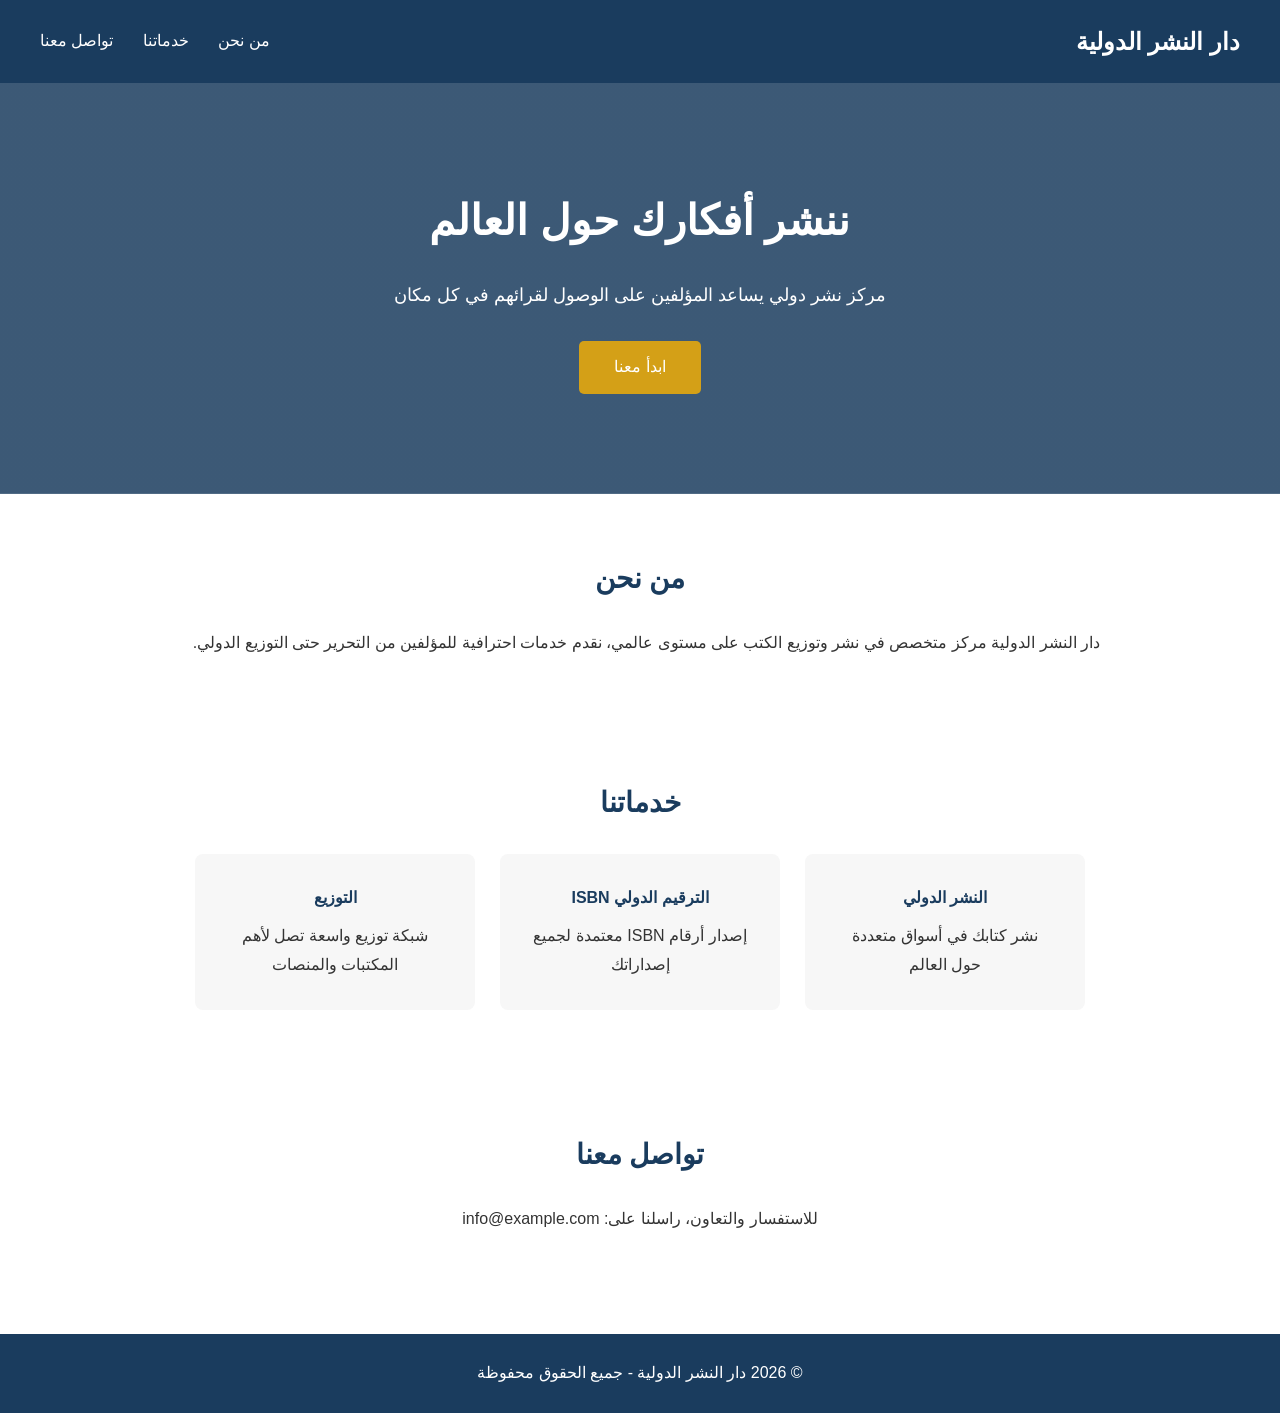
==== index.html @ 1d3ec23a "Create index.html" ====
<!DOCTYPE html>
<html lang="ar" dir="rtl">
<head>
  <meta charset="UTF-8">
  <meta name="viewport" content="width=device-width, initial-scale=1.0">
  <title>دار النشر الدولية</title>
  <style>
    * { margin: 0; padding: 0; box-sizing: border-box; }
    body { font-family: 'Tahoma', Arial, sans-serif; line-height: 1.8; color: #333; }
    header { background: #1a3c5e; color: white; padding: 20px 40px; display: flex; justify-content: space-between; align-items: center; }
    header h1 { font-size: 24px; }
    nav a { color: white; text-decoration: none; margin-right: 25px; font-size: 16px; }
    nav a:hover { text-decoration: underline; }
    .hero { background: linear-gradient(rgba(26,60,94,0.85), rgba(26,60,94,0.85)), url('https://images.unsplash.com/photo-1481627834876-b7833e8f5570?w=1200'); background-size: cover; background-position: center; color: white; text-align: center; padding: 100px 20px; }
    .hero h2 { font-size: 42px; margin-bottom: 20px; }
    .hero p { font-size: 18px; max-width: 600px; margin: 0 auto; }
    .btn { display: inline-block; margin-top: 30px; padding: 12px 35px; background: #d4a017; color: white; text-decoration: none; border-radius: 5px; font-size: 16px; }
    section { padding: 60px 40px; max-width: 1000px; margin: 0 auto; }
    section h3 { font-size: 28px; margin-bottom: 25px; text-align: center; color: #1a3c5e; }
    .services { display: flex; gap: 25px; flex-wrap: wrap; justify-content: center; }
    .service-card { background: #f7f7f7; padding: 30px; border-radius: 8px; width: 280px; text-align: center; }
    .service-card h4 { color: #1a3c5e; margin-bottom: 10px; }
    footer { background: #1a3c5e; color: white; text-align: center; padding: 25px; margin-top: 40px; }
  </style>
</head>
<body>
  <header>
    <h1>دار النشر الدولية</h1>
    <nav>
      <a href="#about">من نحن</a>
      <a href="#services">خدماتنا</a>
      <a href="#contact">تواصل معنا</a>
    </nav>
  </header>

  <div class="hero">
    <h2>ننشر أفكارك حول العالم</h2>
    <p>مركز نشر دولي يساعد المؤلفين على الوصول لقرائهم في كل مكان</p>
    <a href="#contact" class="btn">ابدأ معنا</a>
  </div>

  <section id="about">
    <h3>من نحن</h3>
    <p>دار النشر الدولية مركز متخصص في نشر وتوزيع الكتب على مستوى عالمي، نقدم خدمات احترافية للمؤلفين من التحرير حتى التوزيع الدولي.</p>
  </section>

  <section id="services">
    <h3>خدماتنا</h3>
    <div class="services">
      <div class="service-card">
        <h4>النشر الدولي</h4>
        <p>نشر كتابك في أسواق متعددة حول العالم</p>
      </div>
      <div class="service-card">
        <h4>الترقيم الدولي ISBN</h4>
        <p>إصدار أرقام ISBN معتمدة لجميع إصداراتك</p>
      </div>
      <div class="service-card">
        <h4>التوزيع</h4>
        <p>شبكة توزيع واسعة تصل لأهم المكتبات والمنصات</p>
      </div>
    </div>
  </section>

  <section id="contact">
    <h3>تواصل معنا</h3>
    <p style="text-align:center;">للاستفسار والتعاون، راسلنا على: info@example.com</p>
  </section>

  <footer>
    <p>© 2026 دار النشر الدولية - جميع الحقوق محفوظة</p>
  </footer>
</body>
</html>
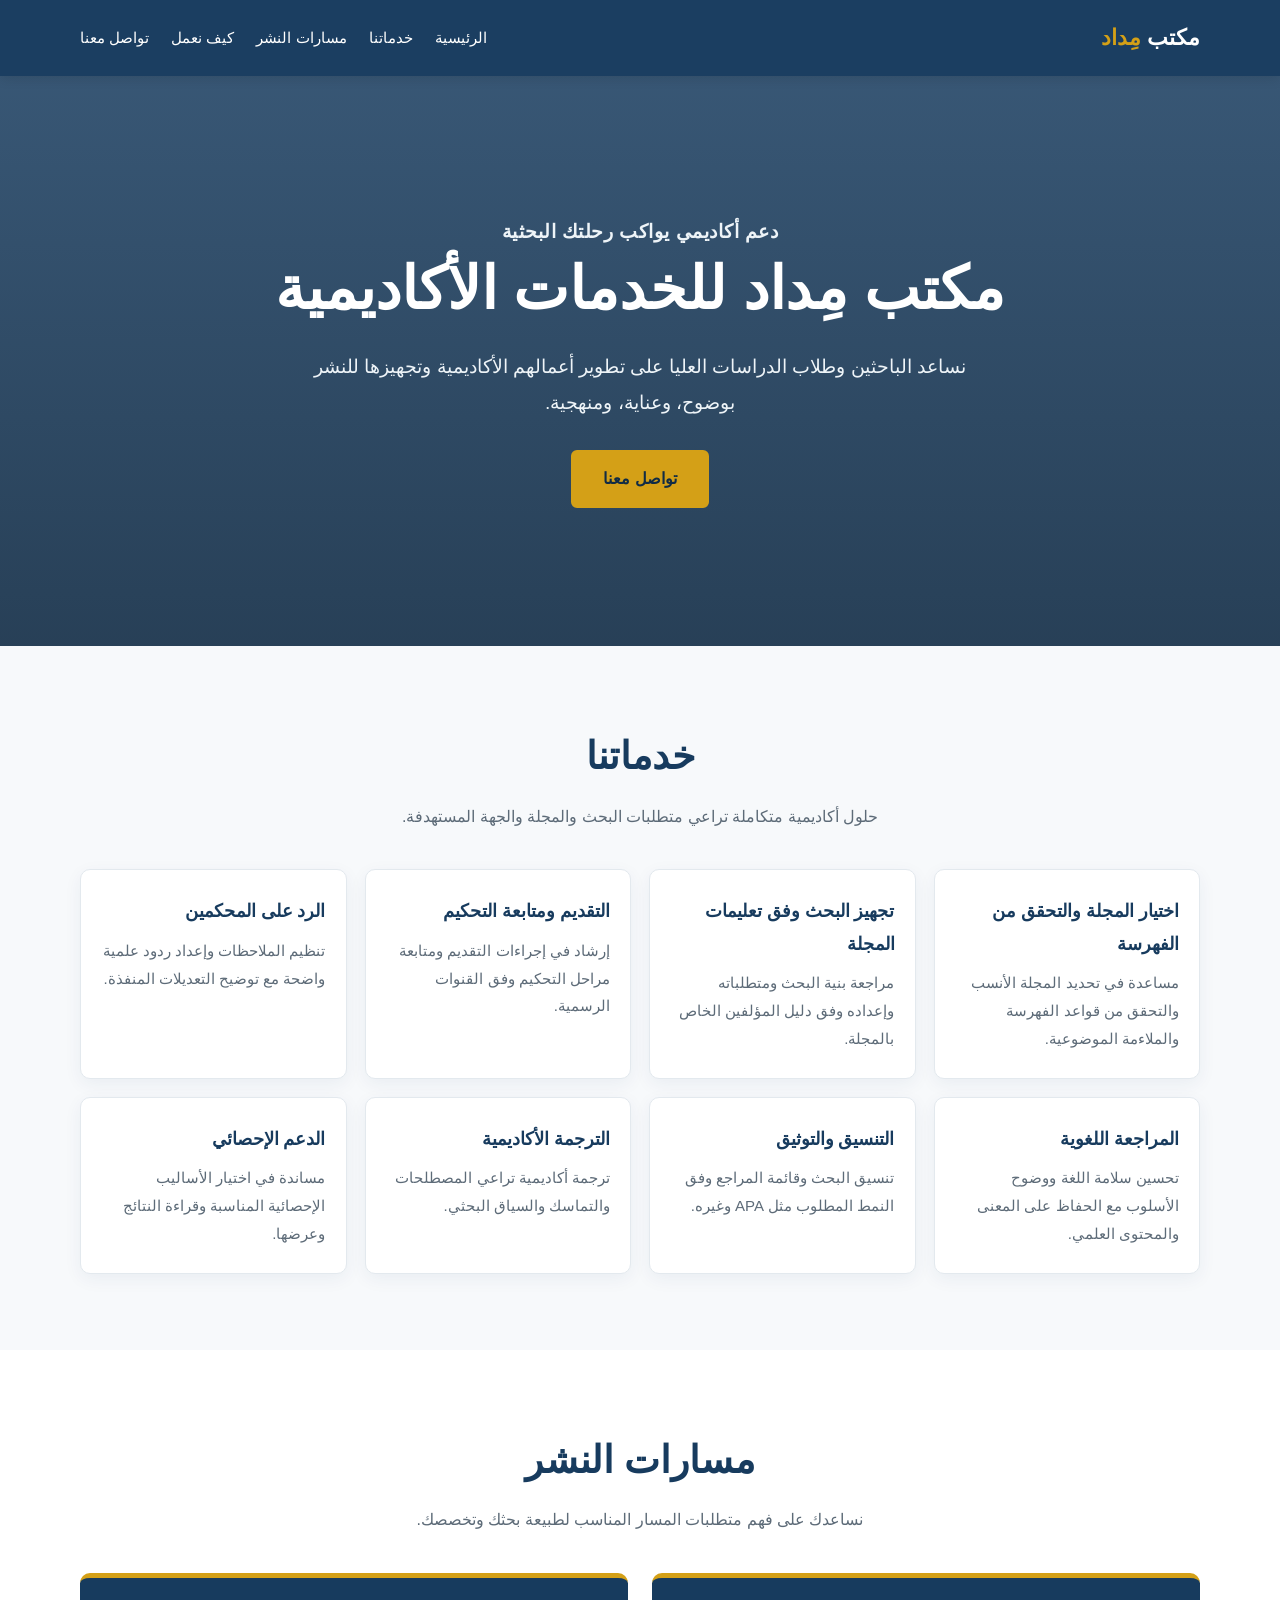
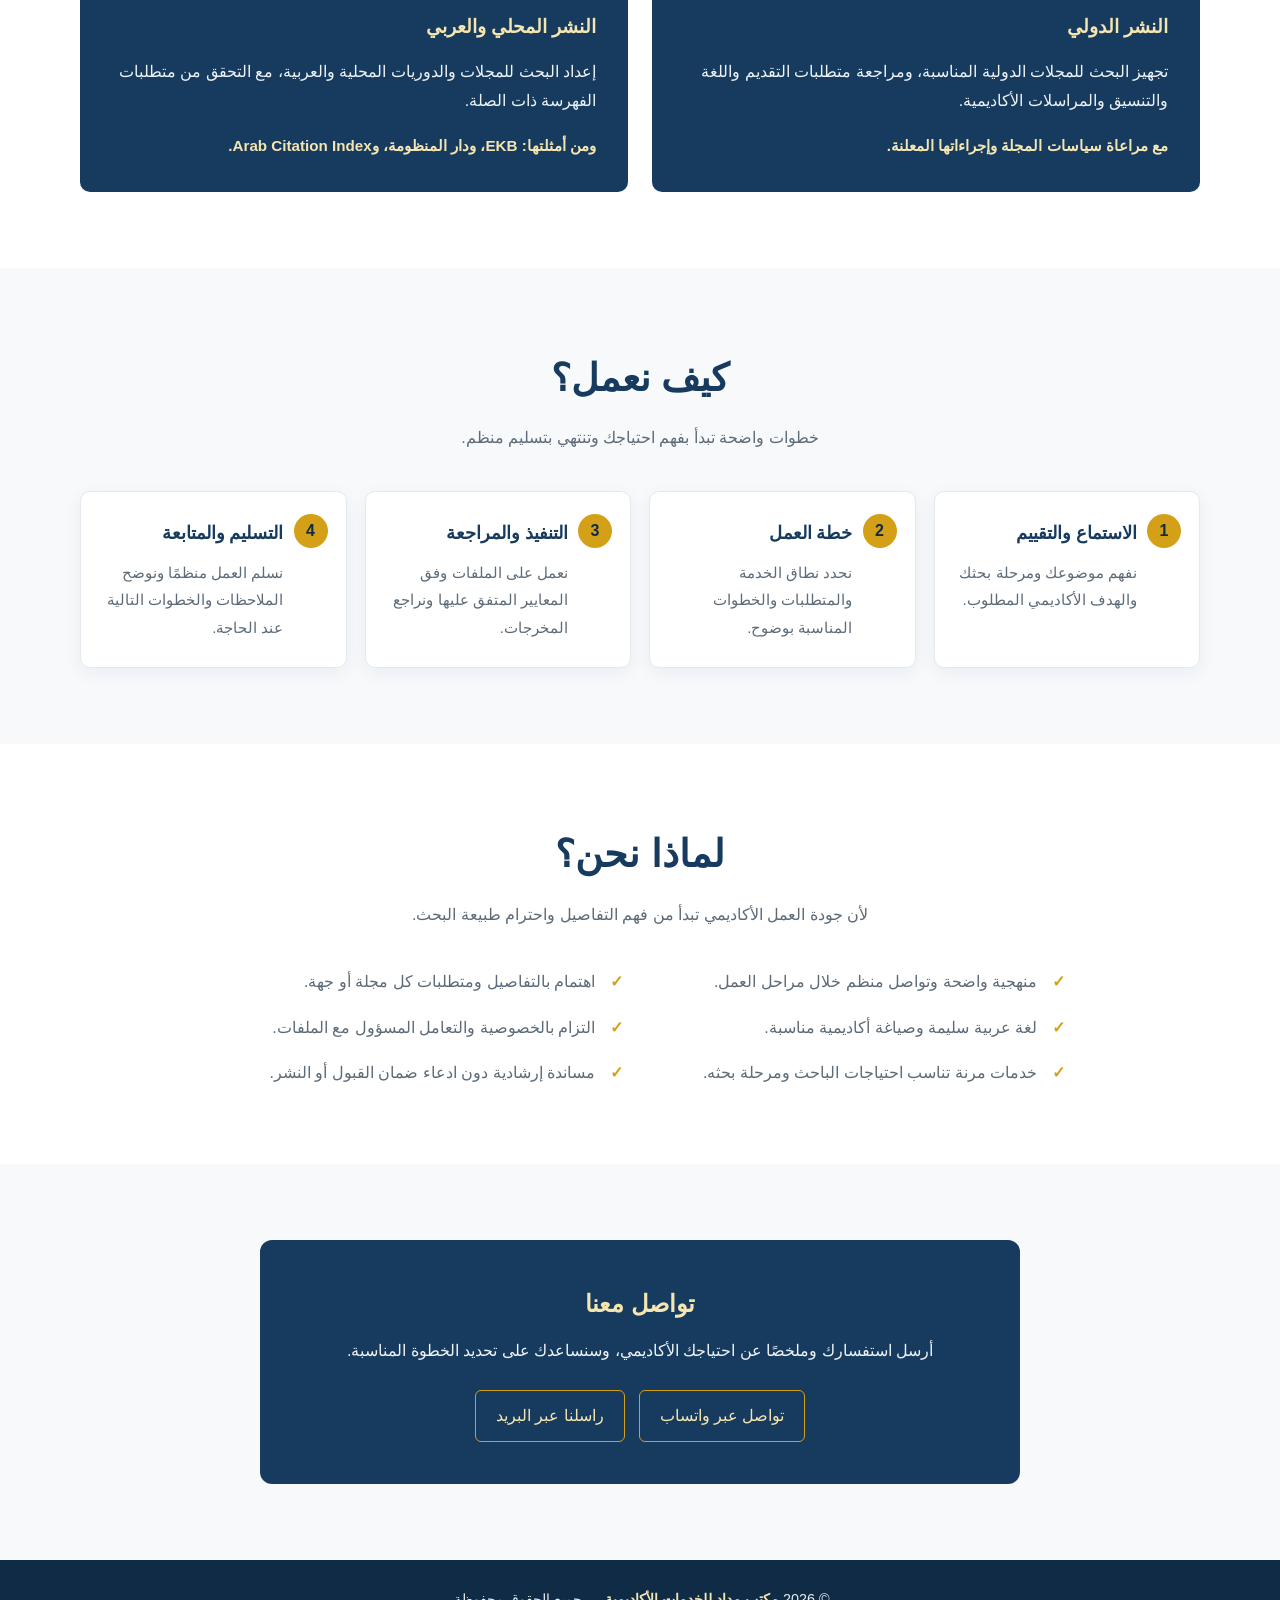
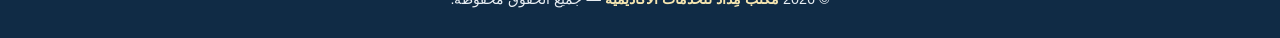
==== commit d80a0017: "تحويل الموقع إلى مكتب مِداد للخدمات الأكاديمية" ====
--- a/index.html
+++ b/index.html
@@ -3,72 +3,144 @@
 <head>
   <meta charset="UTF-8">
   <meta name="viewport" content="width=device-width, initial-scale=1.0">
-  <title>دار النشر الدولية</title>
+  <meta name="description" content="مكتب مِداد للخدمات الأكاديمية: دعم الباحثين وطلاب الدراسات العليا في إعداد الأبحاث وتجهيزها للنشر والتحكيم والتوثيق والترجمة والتحليل الإحصائي.">
+  <meta name="keywords" content="خدمات أكاديمية, نشر الأبحاث, تحكيم, مراجعة لغوية, توثيق, ترجمة أكاديمية, دعم إحصائي">
+  <meta name="author" content="مكتب مِداد للخدمات الأكاديمية">
+  <meta name="theme-color" content="#173b5e">
+  <meta property="og:title" content="مكتب مِداد للخدمات الأكاديمية">
+  <meta property="og:description" content="خدمات أكاديمية متكاملة للباحثين وطلاب الدراسات العليا.">
+  <meta property="og:type" content="website">
+  <title>مكتب مِداد للخدمات الأكاديمية | دعم الباحثين والنشر العلمي</title>
+  <link rel="icon" href="data:image/svg+xml,%3Csvg xmlns='http://www.w3.org/2000/svg' viewBox='0 0 64 64'%3E%3Crect width='64' height='64' rx='12' fill='%23173b5e'/%3E%3Ctext x='32' y='44' text-anchor='middle' font-size='38' font-family='Arial' fill='%23d4a017'%3Eم%3C/text%3E%3C/svg%3E" type="image/svg+xml">
   <style>
+    :root { --navy: #173b5e; --navy-dark: #102b45; --gold: #d4a017; --gold-light: #f5e5b0; --ink: #243342; --muted: #5d6b78; --surface: #f7f9fb; --white: #fff; }
     * { margin: 0; padding: 0; box-sizing: border-box; }
-    body { font-family: 'Tahoma', Arial, sans-serif; line-height: 1.8; color: #333; }
-    header { background: #1a3c5e; color: white; padding: 20px 40px; display: flex; justify-content: space-between; align-items: center; }
-    header h1 { font-size: 24px; }
-    nav a { color: white; text-decoration: none; margin-right: 25px; font-size: 16px; }
-    nav a:hover { text-decoration: underline; }
-    .hero { background: linear-gradient(rgba(26,60,94,0.85), rgba(26,60,94,0.85)), url('https://images.unsplash.com/photo-1481627834876-b7833e8f5570?w=1200'); background-size: cover; background-position: center; color: white; text-align: center; padding: 100px 20px; }
-    .hero h2 { font-size: 42px; margin-bottom: 20px; }
-    .hero p { font-size: 18px; max-width: 600px; margin: 0 auto; }
-    .btn { display: inline-block; margin-top: 30px; padding: 12px 35px; background: #d4a017; color: white; text-decoration: none; border-radius: 5px; font-size: 16px; }
-    section { padding: 60px 40px; max-width: 1000px; margin: 0 auto; }
-    section h3 { font-size: 28px; margin-bottom: 25px; text-align: center; color: #1a3c5e; }
-    .services { display: flex; gap: 25px; flex-wrap: wrap; justify-content: center; }
-    .service-card { background: #f7f7f7; padding: 30px; border-radius: 8px; width: 280px; text-align: center; }
-    .service-card h4 { color: #1a3c5e; margin-bottom: 10px; }
-    footer { background: #1a3c5e; color: white; text-align: center; padding: 25px; margin-top: 40px; }
+    html { scroll-behavior: smooth; }
+    body { font-family: Tahoma, Arial, sans-serif; line-height: 1.85; color: var(--ink); background: var(--white); }
+    a { color: inherit; }
+    .container { width: min(1120px, calc(100% - 40px)); margin: auto; }
+    header { position: sticky; top: 0; z-index: 10; background: rgba(23, 59, 94, .98); color: var(--white); box-shadow: 0 2px 12px rgba(0,0,0,.12); }
+    .header-inner { min-height: 76px; display: flex; align-items: center; justify-content: space-between; gap: 24px; }
+    .brand { color: var(--white); text-decoration: none; font-size: 1.35rem; font-weight: 700; white-space: nowrap; }
+    .brand span { color: var(--gold); }
+    nav { display: flex; align-items: center; gap: 22px; }
+    nav a { color: var(--white); text-decoration: none; font-size: .95rem; transition: color .2s; }
+    nav a:hover, nav a:focus { color: var(--gold-light); }
+    .hero { min-height: 570px; display: grid; place-items: center; text-align: center; color: var(--white); padding: 90px 20px; background: linear-gradient(rgba(23,59,94,.86), rgba(16,43,69,.9)), url('https://images.unsplash.com/photo-1481627834876-b7833e8f5570?w=1600') center/cover; }
+    .hero-content { max-width: 790px; }
+    .eyebrow { color: var(--gold-light); font-weight: 700; letter-spacing: .5px; margin-bottom: 14px; }
+    .hero h1 { font-size: clamp(2rem, 5vw, 3.7rem); line-height: 1.35; margin-bottom: 20px; }
+    .hero p { max-width: 680px; margin: auto; font-size: clamp(1rem, 2vw, 1.2rem); color: #eef4f8; }
+    .btn { display: inline-block; margin-top: 30px; padding: 12px 30px; border: 2px solid var(--gold); border-radius: 6px; background: var(--gold); color: var(--navy-dark); text-decoration: none; font-weight: 700; transition: .2s; }
+    .btn:hover, .btn:focus { background: transparent; color: var(--white); }
+    section { padding: 76px 0; scroll-margin-top: 76px; }
+    section:nth-of-type(even) { background: var(--surface); }
+    .section-heading { text-align: center; max-width: 720px; margin: 0 auto 38px; }
+    .section-heading h2 { color: var(--navy); font-size: clamp(1.7rem, 3vw, 2.35rem); margin-bottom: 10px; }
+    .section-heading p { color: var(--muted); }
+    .grid { display: grid; grid-template-columns: repeat(4, 1fr); gap: 18px; }
+    .card { background: var(--white); border: 1px solid #e3e9ee; border-radius: 10px; padding: 25px 20px; box-shadow: 0 5px 18px rgba(23,59,94,.06); }
+    .card h3 { color: var(--navy); font-size: 1.1rem; margin-bottom: 9px; }
+    .card p { color: var(--muted); font-size: .94rem; }
+    .path-grid { display: grid; grid-template-columns: repeat(2, 1fr); gap: 24px; }
+    .path-card { padding: 32px; border-radius: 10px; background: var(--navy); color: var(--white); border-top: 5px solid var(--gold); }
+    .path-card h3 { color: var(--gold-light); margin-bottom: 12px; }
+    .path-card p { color: #edf3f7; }
+    .path-card strong { display: block; color: var(--gold-light); margin-top: 16px; font-size: .95rem; }
+    .steps { counter-reset: step; }
+    .step { position: relative; padding-right: 62px; }
+    .step::before { counter-increment: step; content: counter(step); position: absolute; right: 18px; top: 22px; width: 34px; height: 34px; display: grid; place-items: center; border-radius: 50%; background: var(--gold); color: var(--navy-dark); font-weight: 700; }
+    .why { max-width: 850px; margin: auto; display: grid; grid-template-columns: repeat(2, 1fr); gap: 16px 34px; }
+    .why li { list-style: none; position: relative; padding-right: 28px; color: var(--muted); }
+    .why li::before { content: '✓'; position: absolute; right: 0; color: var(--gold); font-weight: 700; }
+    .contact-box { max-width: 760px; margin: auto; text-align: center; padding: 42px 25px; background: var(--navy); color: var(--white); border-radius: 12px; }
+    .contact-box h2 { color: var(--gold-light); margin-bottom: 10px; }
+    .contact-box p { color: #edf3f7; }
+    .contact-links { display: flex; justify-content: center; flex-wrap: wrap; gap: 14px; margin-top: 24px; }
+    .contact-links a { display: inline-block; padding: 10px 20px; border: 1px solid var(--gold); border-radius: 6px; color: var(--gold-light); text-decoration: none; }
+    .contact-links a:hover { background: var(--gold); color: var(--navy-dark); }
+    footer { padding: 26px 20px; text-align: center; background: var(--navy-dark); color: #e7edf2; font-size: .9rem; }
+    footer strong { color: var(--gold-light); }
+    @media (max-width: 850px) { .grid { grid-template-columns: repeat(2, 1fr); } .header-inner { flex-direction: column; padding: 14px 0; } nav { gap: 12px; flex-wrap: wrap; justify-content: center; } }
+    @media (max-width: 560px) { .container { width: min(100% - 28px, 1120px); } .grid, .path-grid, .why { grid-template-columns: 1fr; } .hero { min-height: 520px; } section { padding: 58px 0; } nav a { font-size: .82rem; } }
   </style>
 </head>
 <body>
   <header>
-    <h1>دار النشر الدولية</h1>
-    <nav>
-      <a href="#about">من نحن</a>
-      <a href="#services">خدماتنا</a>
-      <a href="#contact">تواصل معنا</a>
-    </nav>
+    <div class="container header-inner">
+      <a class="brand" href="#home" aria-label="العودة إلى الرئيسية">مكتب <span>مِداد</span></a>
+      <nav aria-label="التنقل الرئيسي">
+        <a href="#home">الرئيسية</a>
+        <a href="#services">خدماتنا</a>
+        <a href="#publishing">مسارات النشر</a>
+        <a href="#process">كيف نعمل</a>
+        <a href="#contact">تواصل معنا</a>
+      </nav>
+    </div>
   </header>
 
-  <div class="hero">
-    <h2>ننشر أفكارك حول العالم</h2>
-    <p>مركز نشر دولي يساعد المؤلفين على الوصول لقرائهم في كل مكان</p>
-    <a href="#contact" class="btn">ابدأ معنا</a>
-  </div>
+  <main>
+    <section id="home" class="hero">
+      <div class="hero-content">
+        <p class="eyebrow">دعم أكاديمي يواكب رحلتك البحثية</p>
+        <h1>مكتب مِداد للخدمات الأكاديمية</h1>
+        <p>نساعد الباحثين وطلاب الدراسات العليا على تطوير أعمالهم الأكاديمية وتجهيزها للنشر بوضوح، وعناية، ومنهجية.</p>
+        <a class="btn" href="#contact">تواصل معنا</a>
+      </div>
+    </section>
 
-  <section id="about">
-    <h3>من نحن</h3>
-    <p>دار النشر الدولية مركز متخصص في نشر وتوزيع الكتب على مستوى عالمي، نقدم خدمات احترافية للمؤلفين من التحرير حتى التوزيع الدولي.</p>
-  </section>
+    <section id="services">
+      <div class="container">
+        <div class="section-heading"><h2>خدماتنا</h2><p>حلول أكاديمية متكاملة تراعي متطلبات البحث والمجلة والجهة المستهدفة.</p></div>
+        <div class="grid">
+          <article class="card"><h3>اختيار المجلة والتحقق من الفهرسة</h3><p>مساعدة في تحديد المجلة الأنسب والتحقق من قواعد الفهرسة والملاءمة الموضوعية.</p></article>
+          <article class="card"><h3>تجهيز البحث وفق تعليمات المجلة</h3><p>مراجعة بنية البحث ومتطلباته وإعداده وفق دليل المؤلفين الخاص بالمجلة.</p></article>
+          <article class="card"><h3>التقديم ومتابعة التحكيم</h3><p>إرشاد في إجراءات التقديم ومتابعة مراحل التحكيم وفق القنوات الرسمية.</p></article>
+          <article class="card"><h3>الرد على المحكمين</h3><p>تنظيم الملاحظات وإعداد ردود علمية واضحة مع توضيح التعديلات المنفذة.</p></article>
+          <article class="card"><h3>المراجعة اللغوية</h3><p>تحسين سلامة اللغة ووضوح الأسلوب مع الحفاظ على المعنى والمحتوى العلمي.</p></article>
+          <article class="card"><h3>التنسيق والتوثيق</h3><p>تنسيق البحث وقائمة المراجع وفق النمط المطلوب مثل APA وغيره.</p></article>
+          <article class="card"><h3>الترجمة الأكاديمية</h3><p>ترجمة أكاديمية تراعي المصطلحات والتماسك والسياق البحثي.</p></article>
+          <article class="card"><h3>الدعم الإحصائي</h3><p>مساندة في اختيار الأساليب الإحصائية المناسبة وقراءة النتائج وعرضها.</p></article>
+        </div>
+      </div>
+    </section>
 
-  <section id="services">
-    <h3>خدماتنا</h3>
-    <div class="services">
-      <div class="service-card">
-        <h4>النشر الدولي</h4>
-        <p>نشر كتابك في أسواق متعددة حول العالم</p>
+    <section id="publishing">
+      <div class="container">
+        <div class="section-heading"><h2>مسارات النشر</h2><p>نساعدك على فهم متطلبات المسار المناسب لطبيعة بحثك وتخصصك.</p></div>
+        <div class="path-grid">
+          <article class="path-card"><h3>النشر الدولي</h3><p>تجهيز البحث للمجلات الدولية المناسبة، ومراجعة متطلبات التقديم واللغة والتنسيق والمراسلات الأكاديمية.</p><strong>مع مراعاة سياسات المجلة وإجراءاتها المعلنة.</strong></article>
+          <article class="path-card"><h3>النشر المحلي والعربي</h3><p>إعداد البحث للمجلات والدوريات المحلية والعربية، مع التحقق من متطلبات الفهرسة ذات الصلة.</p><strong>ومن أمثلتها: EKB، ودار المنظومة، وArab Citation Index.</strong></article>
+        </div>
       </div>
-      <div class="service-card">
-        <h4>الترقيم الدولي ISBN</h4>
-        <p>إصدار أرقام ISBN معتمدة لجميع إصداراتك</p>
+    </section>
+
+    <section id="process">
+      <div class="container">
+        <div class="section-heading"><h2>كيف نعمل؟</h2><p>خطوات واضحة تبدأ بفهم احتياجك وتنتهي بتسليم منظم.</p></div>
+        <div class="grid steps">
+          <article class="card step"><h3>الاستماع والتقييم</h3><p>نفهم موضوعك ومرحلة بحثك والهدف الأكاديمي المطلوب.</p></article>
+          <article class="card step"><h3>خطة العمل</h3><p>نحدد نطاق الخدمة والمتطلبات والخطوات المناسبة بوضوح.</p></article>
+          <article class="card step"><h3>التنفيذ والمراجعة</h3><p>نعمل على الملفات وفق المعايير المتفق عليها ونراجع المخرجات.</p></article>
+          <article class="card step"><h3>التسليم والمتابعة</h3><p>نسلم العمل منظمًا ونوضح الملاحظات والخطوات التالية عند الحاجة.</p></article>
+        </div>
       </div>
-      <div class="service-card">
-        <h4>التوزيع</h4>
-        <p>شبكة توزيع واسعة تصل لأهم المكتبات والمنصات</p>
+    </section>
+
+    <section id="why">
+      <div class="container">
+        <div class="section-heading"><h2>لماذا نحن؟</h2><p>لأن جودة العمل الأكاديمي تبدأ من فهم التفاصيل واحترام طبيعة البحث.</p></div>
+        <ul class="why"><li>منهجية واضحة وتواصل منظم خلال مراحل العمل.</li><li>اهتمام بالتفاصيل ومتطلبات كل مجلة أو جهة.</li><li>لغة عربية سليمة وصياغة أكاديمية مناسبة.</li><li>التزام بالخصوصية والتعامل المسؤول مع الملفات.</li><li>خدمات مرنة تناسب احتياجات الباحث ومرحلة بحثه.</li><li>مساندة إرشادية دون ادعاء ضمان القبول أو النشر.</li></ul>
       </div>
-    </div>
-  </section>
+    </section>
 
-  <section id="contact">
-    <h3>تواصل معنا</h3>
-    <p style="text-align:center;">للاستفسار والتعاون، راسلنا على: info@example.com</p>
-  </section>
+    <section id="contact">
+      <div class="container">
+        <div class="contact-box"><h2>تواصل معنا</h2><p>أرسل استفسارك وملخصًا عن احتياجك الأكاديمي، وسنساعدك على تحديد الخطوة المناسبة.</p><div class="contact-links"><a href="https://wa.me/20XXXXXXXXXX" target="_blank" rel="noopener">تواصل عبر واتساب</a><a href="mailto:YOUR_EMAIL">راسلنا عبر البريد</a></div></div>
+      </div>
+    </section>
+  </main>
 
-  <footer>
-    <p>© 2026 دار النشر الدولية - جميع الحقوق محفوظة</p>
-  </footer>
+  <footer><p>© 2026 <strong>مكتب مِداد للخدمات الأكاديمية</strong> — جميع الحقوق محفوظة.</p></footer>
 </body>
 </html>
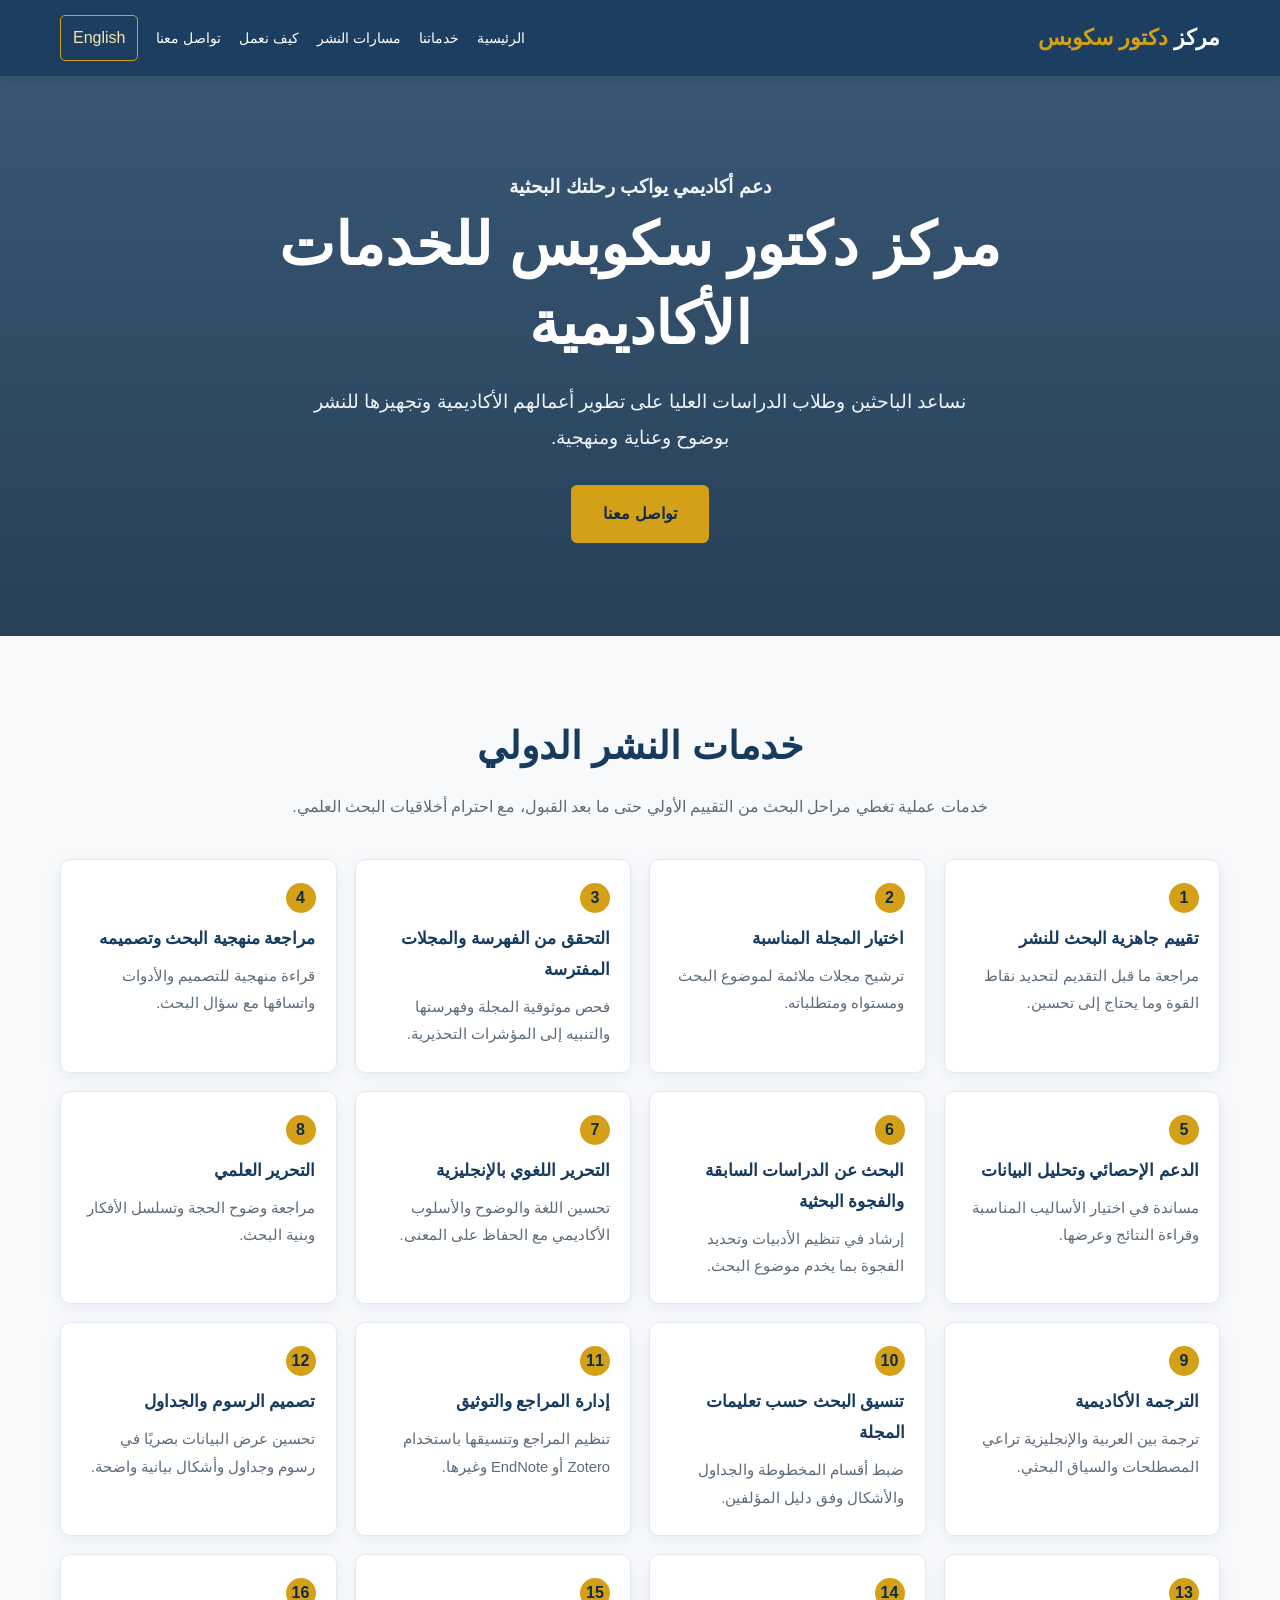
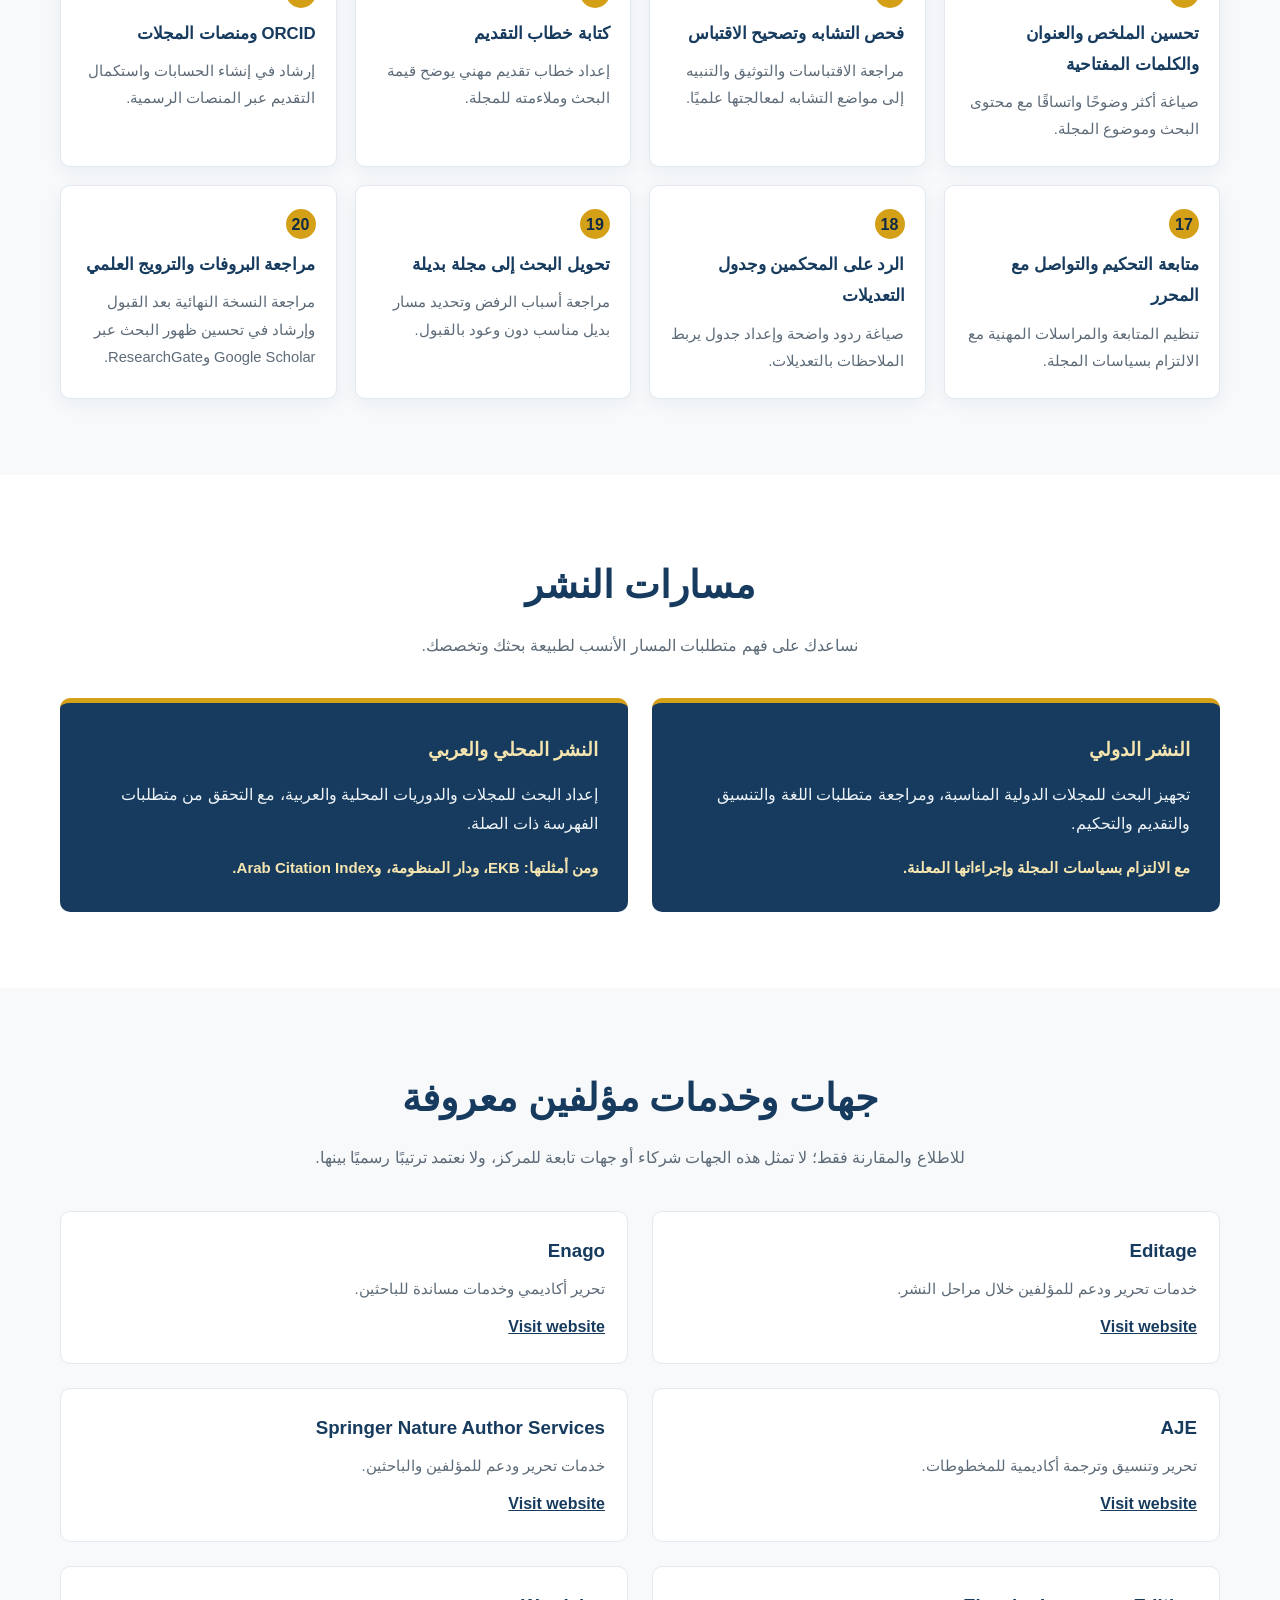
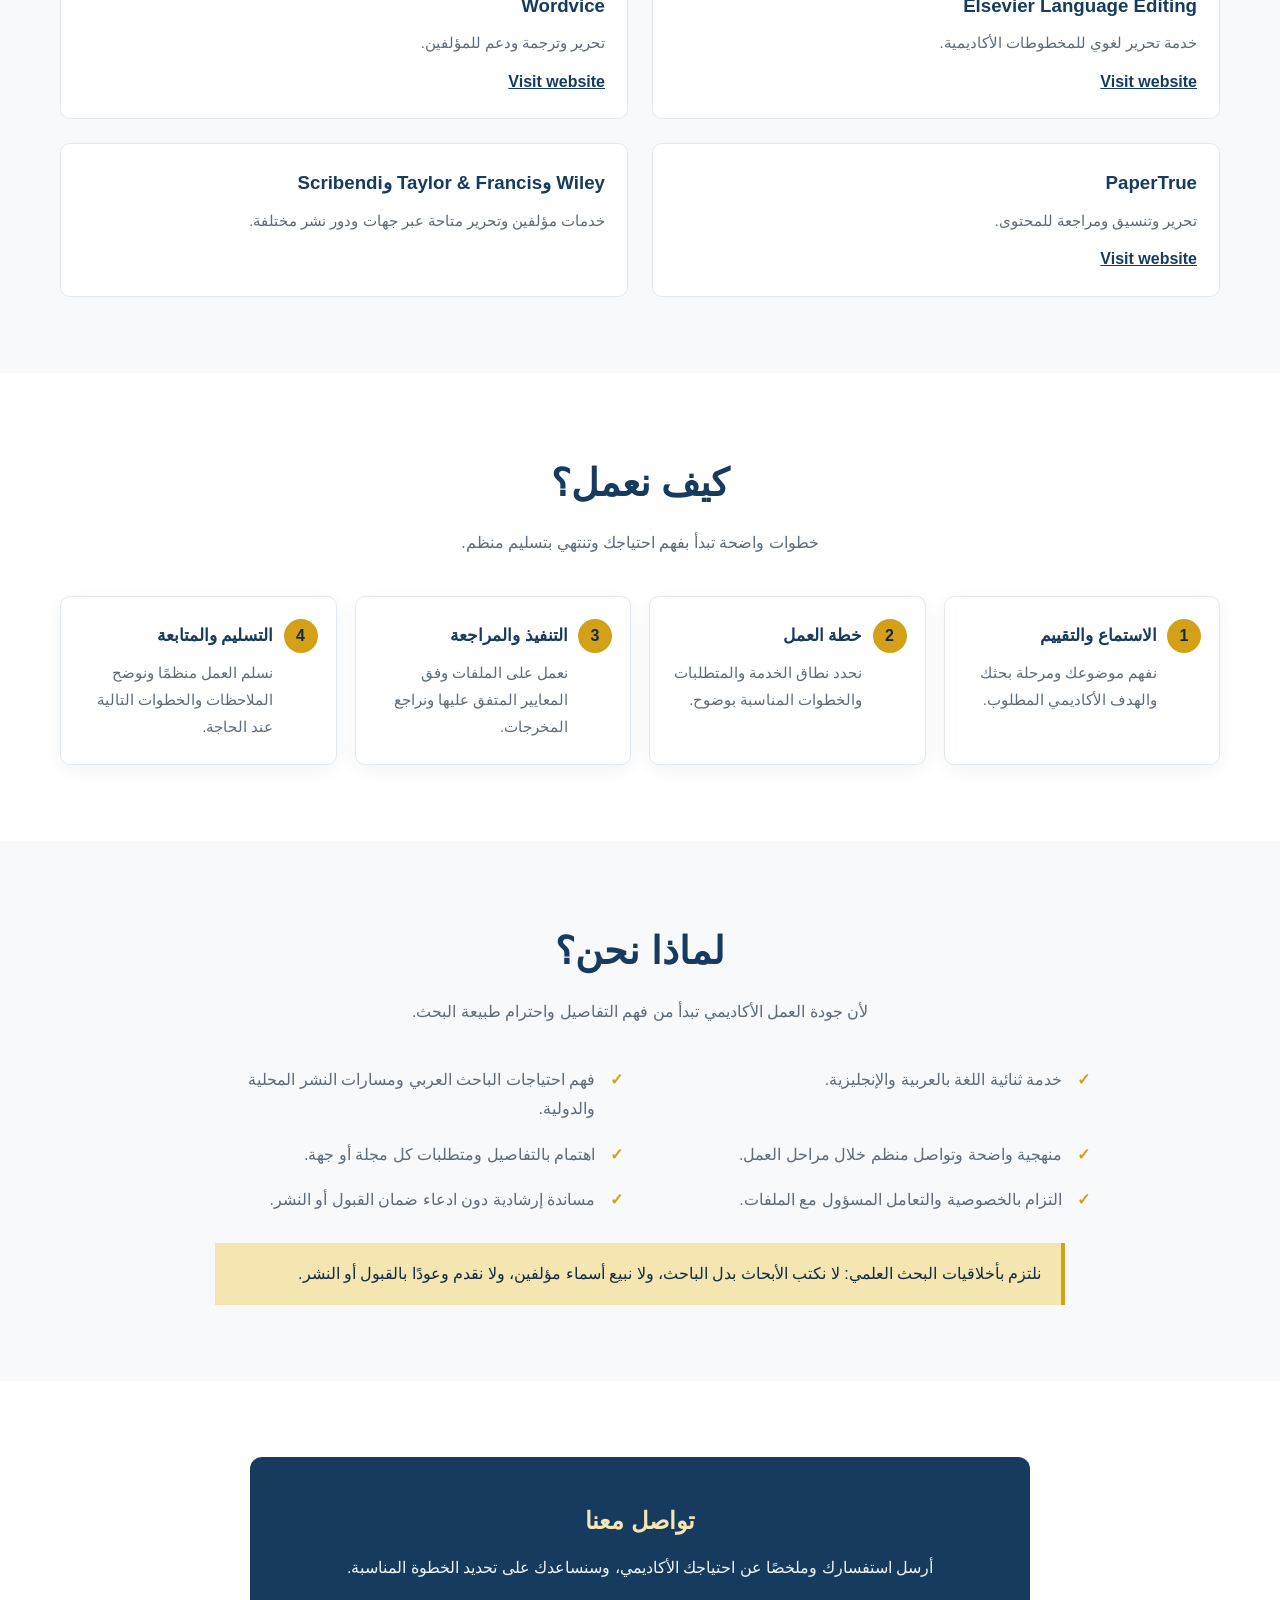
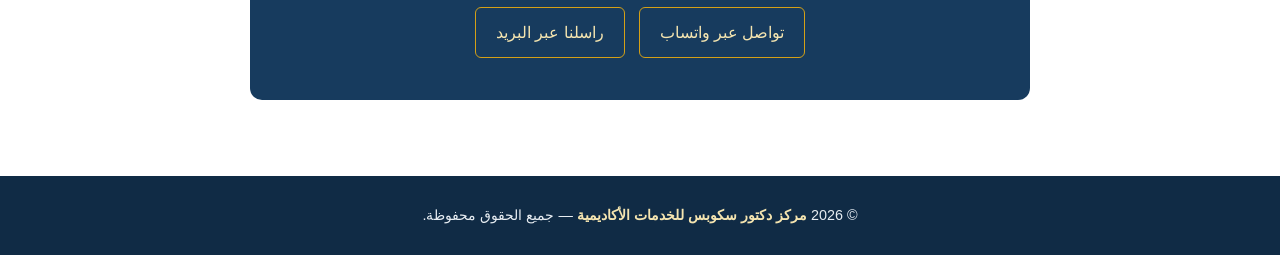
==== commit 5ada5071: "إضافة الخدمات الثنائية اللغة وتغيير الاسم إلى مركز دكتور سكوبس" ====
--- a/index.html
+++ b/index.html
@@ -3,78 +3,92 @@
 <head>
   <meta charset="UTF-8">
   <meta name="viewport" content="width=device-width, initial-scale=1.0">
-  <meta name="description" content="مكتب مِداد للخدمات الأكاديمية: دعم الباحثين وطلاب الدراسات العليا في إعداد الأبحاث وتجهيزها للنشر والتحكيم والتوثيق والترجمة والتحليل الإحصائي.">
-  <meta name="keywords" content="خدمات أكاديمية, نشر الأبحاث, تحكيم, مراجعة لغوية, توثيق, ترجمة أكاديمية, دعم إحصائي">
-  <meta name="author" content="مكتب مِداد للخدمات الأكاديمية">
+  <meta name="description" content="مركز دكتور سكوبس للخدمات الأكاديمية والنشر العلمي: خدمات متكاملة للباحثين وطلاب الدراسات العليا بالعربية والإنجليزية.">
+  <meta name="keywords" content="دكتور سكوبس, خدمات أكاديمية, نشر دولي, تحرير أكاديمي, اختيار مجلة, تحكيم, Scopus, EKB, Arab Citation Index">
+  <meta name="author" content="مركز دكتور سكوبس">
   <meta name="theme-color" content="#173b5e">
-  <meta property="og:title" content="مكتب مِداد للخدمات الأكاديمية">
-  <meta property="og:description" content="خدمات أكاديمية متكاملة للباحثين وطلاب الدراسات العليا.">
+  <meta property="og:title" content="مركز دكتور سكوبس | Doctor Scopus Center">
+  <meta property="og:description" content="خدمات أكاديمية متكاملة للباحثين وطلاب الدراسات العليا بالعربية والإنجليزية.">
   <meta property="og:type" content="website">
-  <title>مكتب مِداد للخدمات الأكاديمية | دعم الباحثين والنشر العلمي</title>
-  <link rel="icon" href="data:image/svg+xml,%3Csvg xmlns='http://www.w3.org/2000/svg' viewBox='0 0 64 64'%3E%3Crect width='64' height='64' rx='12' fill='%23173b5e'/%3E%3Ctext x='32' y='44' text-anchor='middle' font-size='38' font-family='Arial' fill='%23d4a017'%3Eم%3C/text%3E%3C/svg%3E" type="image/svg+xml">
+  <title>مركز دكتور سكوبس | Doctor Scopus Center</title>
+  <link rel="icon" href="data:image/svg+xml,%3Csvg xmlns='http://www.w3.org/2000/svg' viewBox='0 0 64 64'%3E%3Crect width='64' height='64' rx='12' fill='%23173b5e'/%3E%3Ctext x='32' y='44' text-anchor='middle' font-size='32' font-family='Arial' fill='%23d4a017'%3EDS%3C/text%3E%3C/svg%3E" type="image/svg+xml">
   <style>
-    :root { --navy: #173b5e; --navy-dark: #102b45; --gold: #d4a017; --gold-light: #f5e5b0; --ink: #243342; --muted: #5d6b78; --surface: #f7f9fb; --white: #fff; }
-    * { margin: 0; padding: 0; box-sizing: border-box; }
-    html { scroll-behavior: smooth; }
-    body { font-family: Tahoma, Arial, sans-serif; line-height: 1.85; color: var(--ink); background: var(--white); }
-    a { color: inherit; }
-    .container { width: min(1120px, calc(100% - 40px)); margin: auto; }
-    header { position: sticky; top: 0; z-index: 10; background: rgba(23, 59, 94, .98); color: var(--white); box-shadow: 0 2px 12px rgba(0,0,0,.12); }
-    .header-inner { min-height: 76px; display: flex; align-items: center; justify-content: space-between; gap: 24px; }
-    .brand { color: var(--white); text-decoration: none; font-size: 1.35rem; font-weight: 700; white-space: nowrap; }
-    .brand span { color: var(--gold); }
-    nav { display: flex; align-items: center; gap: 22px; }
-    nav a { color: var(--white); text-decoration: none; font-size: .95rem; transition: color .2s; }
-    nav a:hover, nav a:focus { color: var(--gold-light); }
-    .hero { min-height: 570px; display: grid; place-items: center; text-align: center; color: var(--white); padding: 90px 20px; background: linear-gradient(rgba(23,59,94,.86), rgba(16,43,69,.9)), url('https://images.unsplash.com/photo-1481627834876-b7833e8f5570?w=1600') center/cover; }
-    .hero-content { max-width: 790px; }
-    .eyebrow { color: var(--gold-light); font-weight: 700; letter-spacing: .5px; margin-bottom: 14px; }
-    .hero h1 { font-size: clamp(2rem, 5vw, 3.7rem); line-height: 1.35; margin-bottom: 20px; }
-    .hero p { max-width: 680px; margin: auto; font-size: clamp(1rem, 2vw, 1.2rem); color: #eef4f8; }
-    .btn { display: inline-block; margin-top: 30px; padding: 12px 30px; border: 2px solid var(--gold); border-radius: 6px; background: var(--gold); color: var(--navy-dark); text-decoration: none; font-weight: 700; transition: .2s; }
-    .btn:hover, .btn:focus { background: transparent; color: var(--white); }
-    section { padding: 76px 0; scroll-margin-top: 76px; }
-    section:nth-of-type(even) { background: var(--surface); }
-    .section-heading { text-align: center; max-width: 720px; margin: 0 auto 38px; }
-    .section-heading h2 { color: var(--navy); font-size: clamp(1.7rem, 3vw, 2.35rem); margin-bottom: 10px; }
-    .section-heading p { color: var(--muted); }
-    .grid { display: grid; grid-template-columns: repeat(4, 1fr); gap: 18px; }
-    .card { background: var(--white); border: 1px solid #e3e9ee; border-radius: 10px; padding: 25px 20px; box-shadow: 0 5px 18px rgba(23,59,94,.06); }
-    .card h3 { color: var(--navy); font-size: 1.1rem; margin-bottom: 9px; }
-    .card p { color: var(--muted); font-size: .94rem; }
-    .path-grid { display: grid; grid-template-columns: repeat(2, 1fr); gap: 24px; }
-    .path-card { padding: 32px; border-radius: 10px; background: var(--navy); color: var(--white); border-top: 5px solid var(--gold); }
-    .path-card h3 { color: var(--gold-light); margin-bottom: 12px; }
-    .path-card p { color: #edf3f7; }
-    .path-card strong { display: block; color: var(--gold-light); margin-top: 16px; font-size: .95rem; }
-    .steps { counter-reset: step; }
-    .step { position: relative; padding-right: 62px; }
-    .step::before { counter-increment: step; content: counter(step); position: absolute; right: 18px; top: 22px; width: 34px; height: 34px; display: grid; place-items: center; border-radius: 50%; background: var(--gold); color: var(--navy-dark); font-weight: 700; }
-    .why { max-width: 850px; margin: auto; display: grid; grid-template-columns: repeat(2, 1fr); gap: 16px 34px; }
-    .why li { list-style: none; position: relative; padding-right: 28px; color: var(--muted); }
-    .why li::before { content: '✓'; position: absolute; right: 0; color: var(--gold); font-weight: 700; }
-    .contact-box { max-width: 760px; margin: auto; text-align: center; padding: 42px 25px; background: var(--navy); color: var(--white); border-radius: 12px; }
-    .contact-box h2 { color: var(--gold-light); margin-bottom: 10px; }
-    .contact-box p { color: #edf3f7; }
-    .contact-links { display: flex; justify-content: center; flex-wrap: wrap; gap: 14px; margin-top: 24px; }
-    .contact-links a { display: inline-block; padding: 10px 20px; border: 1px solid var(--gold); border-radius: 6px; color: var(--gold-light); text-decoration: none; }
-    .contact-links a:hover { background: var(--gold); color: var(--navy-dark); }
-    footer { padding: 26px 20px; text-align: center; background: var(--navy-dark); color: #e7edf2; font-size: .9rem; }
-    footer strong { color: var(--gold-light); }
-    @media (max-width: 850px) { .grid { grid-template-columns: repeat(2, 1fr); } .header-inner { flex-direction: column; padding: 14px 0; } nav { gap: 12px; flex-wrap: wrap; justify-content: center; } }
-    @media (max-width: 560px) { .container { width: min(100% - 28px, 1120px); } .grid, .path-grid, .why { grid-template-columns: 1fr; } .hero { min-height: 520px; } section { padding: 58px 0; } nav a { font-size: .82rem; } }
+    :root { --navy:#173b5e; --navy-dark:#102b45; --gold:#d4a017; --gold-light:#f5e5b0; --ink:#243342; --muted:#5d6b78; --surface:#f7f9fb; --white:#fff; }
+    * { margin:0; padding:0; box-sizing:border-box; }
+    html { scroll-behavior:smooth; }
+    body { font-family:Tahoma,Arial,sans-serif; line-height:1.85; color:var(--ink); background:var(--white); }
+    body[dir="ltr"] { font-family:Arial,Helvetica,sans-serif; }
+    a { color:inherit; }
+    .container { width:min(1160px,calc(100% - 40px)); margin:auto; }
+    header { position:sticky; top:0; z-index:10; background:rgba(23,59,94,.98); color:var(--white); box-shadow:0 2px 12px rgba(0,0,0,.12); }
+    .header-inner { min-height:76px; display:flex; align-items:center; justify-content:space-between; gap:20px; }
+    .brand { color:var(--white); text-decoration:none; font-size:1.35rem; font-weight:700; white-space:nowrap; }
+    .brand span { color:var(--gold); }
+    nav { display:flex; align-items:center; gap:18px; }
+    nav a { color:var(--white); text-decoration:none; font-size:.9rem; transition:color .2s; }
+    nav a:hover,nav a:focus { color:var(--gold-light); }
+    .lang-btn { border:1px solid var(--gold); border-radius:5px; padding:7px 12px; background:transparent; color:var(--gold-light); cursor:pointer; font:inherit; }
+    .hero { min-height:560px; display:grid; place-items:center; text-align:center; color:var(--white); padding:85px 20px; background:linear-gradient(rgba(23,59,94,.86),rgba(16,43,69,.9)),url('https://images.unsplash.com/photo-1481627834876-b7833e8f5570?w=1600') center/cover; }
+    .hero-content { max-width:820px; }
+    .eyebrow { color:var(--gold-light); font-weight:700; margin-bottom:14px; }
+    .hero h1 { font-size:clamp(2rem,5vw,3.7rem); line-height:1.35; margin-bottom:20px; }
+    .hero p { max-width:700px; margin:auto; font-size:clamp(1rem,2vw,1.2rem); color:#eef4f8; }
+    .btn { display:inline-block; margin-top:30px; padding:12px 30px; border:2px solid var(--gold); border-radius:6px; background:var(--gold); color:var(--navy-dark); text-decoration:none; font-weight:700; transition:.2s; }
+    .btn:hover,.btn:focus { background:transparent; color:var(--white); }
+    section { padding:76px 0; scroll-margin-top:76px; }
+    section:nth-of-type(even) { background:var(--surface); }
+    .section-heading { text-align:center; max-width:780px; margin:0 auto 38px; }
+    .section-heading h2 { color:var(--navy); font-size:clamp(1.7rem,3vw,2.35rem); margin-bottom:10px; }
+    .section-heading p { color:var(--muted); }
+    .grid { display:grid; grid-template-columns:repeat(4,1fr); gap:18px; }
+    .card { background:var(--white); border:1px solid #e3e9ee; border-radius:10px; padding:23px 20px; box-shadow:0 5px 18px rgba(23,59,94,.06); }
+    .card h3 { color:var(--navy); font-size:1.05rem; margin-bottom:9px; }
+    .card p { color:var(--muted); font-size:.92rem; }
+    .number { display:inline-grid; place-items:center; width:30px; height:30px; border-radius:50%; background:var(--gold); color:var(--navy-dark); font-weight:bold; margin-bottom:10px; }
+    .path-grid,.partners { display:grid; grid-template-columns:repeat(2,1fr); gap:24px; }
+    .path-card { padding:30px; border-radius:10px; background:var(--navy); color:var(--white); border-top:5px solid var(--gold); }
+    .path-card h3 { color:var(--gold-light); margin-bottom:12px; }
+    .path-card p { color:#edf3f7; }
+    .path-card strong { display:block; color:var(--gold-light); margin-top:15px; font-size:.94rem; }
+    .partner-card { background:var(--white); border:1px solid #e3e9ee; border-radius:10px; padding:22px; }
+    .partner-card h3 { color:var(--navy); margin-bottom:7px; }
+    .partner-card p { color:var(--muted); font-size:.92rem; margin-bottom:9px; }
+    .partner-card a { color:var(--navy); font-weight:bold; }
+    .steps { counter-reset:step; }
+    .step { position:relative; padding-right:62px; }
+    body[dir="ltr"] .step { padding-right:20px; padding-left:62px; }
+    .step::before { counter-increment:step; content:counter(step); position:absolute; right:18px; top:22px; width:34px; height:34px; display:grid; place-items:center; border-radius:50%; background:var(--gold); color:var(--navy-dark); font-weight:700; }
+    body[dir="ltr"] .step::before { right:auto; left:18px; }
+    .why { max-width:900px; margin:auto; display:grid; grid-template-columns:repeat(2,1fr); gap:16px 34px; }
+    .why li { list-style:none; position:relative; padding-right:28px; color:var(--muted); }
+    body[dir="ltr"] .why li { padding-right:0; padding-left:28px; }
+    .why li::before { content:'✓'; position:absolute; right:0; color:var(--gold); font-weight:700; }
+    body[dir="ltr"] .why li::before { right:auto; left:0; }
+    .notice { max-width:850px; margin:28px auto 0; padding:16px 20px; border-right:4px solid var(--gold); background:var(--gold-light); color:var(--navy-dark); }
+    body[dir="ltr"] .notice { border-right:0; border-left:4px solid var(--gold); }
+    .contact-box { max-width:780px; margin:auto; text-align:center; padding:42px 25px; background:var(--navy); color:var(--white); border-radius:12px; }
+    .contact-box h2 { color:var(--gold-light); margin-bottom:10px; }
+    .contact-box p { color:#edf3f7; }
+    .contact-links { display:flex; justify-content:center; flex-wrap:wrap; gap:14px; margin-top:24px; }
+    .contact-links a { display:inline-block; padding:10px 20px; border:1px solid var(--gold); border-radius:6px; color:var(--gold-light); text-decoration:none; }
+    .contact-links a:hover { background:var(--gold); color:var(--navy-dark); }
+    footer { padding:26px 20px; text-align:center; background:var(--navy-dark); color:#e7edf2; font-size:.9rem; }
+    footer strong { color:var(--gold-light); }
+    @media(max-width:900px) { .grid { grid-template-columns:repeat(2,1fr); } .header-inner { flex-direction:column; padding:14px 0; } nav { gap:11px; flex-wrap:wrap; justify-content:center; } }
+    @media(max-width:560px) { .container { width:min(100% - 28px,1160px); } .grid,.path-grid,.partners,.why { grid-template-columns:1fr; } .hero { min-height:520px; } section { padding:58px 0; } nav a { font-size:.78rem; } }
   </style>
 </head>
 <body>
   <header>
     <div class="container header-inner">
-      <a class="brand" href="#home" aria-label="العودة إلى الرئيسية">مكتب <span>مِداد</span></a>
-      <nav aria-label="التنقل الرئيسي">
-        <a href="#home">الرئيسية</a>
-        <a href="#services">خدماتنا</a>
-        <a href="#publishing">مسارات النشر</a>
-        <a href="#process">كيف نعمل</a>
-        <a href="#contact">تواصل معنا</a>
+      <a class="brand" href="#home" aria-label="Home">مركز <span>دكتور سكوبس</span></a>
+      <nav aria-label="Main navigation">
+        <a href="#home" data-ar="الرئيسية" data-en="Home">الرئيسية</a>
+        <a href="#services" data-ar="خدماتنا" data-en="Services">خدماتنا</a>
+        <a href="#publishing" data-ar="مسارات النشر" data-en="Publishing Paths">مسارات النشر</a>
+        <a href="#process" data-ar="كيف نعمل" data-en="How We Work">كيف نعمل</a>
+        <a href="#contact" data-ar="تواصل معنا" data-en="Contact">تواصل معنا</a>
+        <button class="lang-btn" id="languageToggle" type="button">English</button>
       </nav>
     </div>
   </header>
@@ -82,65 +96,112 @@
   <main>
     <section id="home" class="hero">
       <div class="hero-content">
-        <p class="eyebrow">دعم أكاديمي يواكب رحلتك البحثية</p>
-        <h1>مكتب مِداد للخدمات الأكاديمية</h1>
-        <p>نساعد الباحثين وطلاب الدراسات العليا على تطوير أعمالهم الأكاديمية وتجهيزها للنشر بوضوح، وعناية، ومنهجية.</p>
-        <a class="btn" href="#contact">تواصل معنا</a>
+        <p class="eyebrow" data-ar="دعم أكاديمي يواكب رحلتك البحثية" data-en="Academic support for every stage of your research journey">دعم أكاديمي يواكب رحلتك البحثية</p>
+        <h1 data-ar="مركز دكتور سكوبس للخدمات الأكاديمية" data-en="Doctor Scopus Center for Academic Services">مركز دكتور سكوبس للخدمات الأكاديمية</h1>
+        <p data-ar="نساعد الباحثين وطلاب الدراسات العليا على تطوير أعمالهم الأكاديمية وتجهيزها للنشر بوضوح وعناية ومنهجية." data-en="We support researchers and graduate students in developing and preparing their academic work for publication with clarity, care, and a structured approach.">نساعد الباحثين وطلاب الدراسات العليا على تطوير أعمالهم الأكاديمية وتجهيزها للنشر بوضوح وعناية ومنهجية.</p>
+        <a class="btn" href="#contact" data-ar="تواصل معنا" data-en="Contact us">تواصل معنا</a>
       </div>
     </section>
 
     <section id="services">
       <div class="container">
-        <div class="section-heading"><h2>خدماتنا</h2><p>حلول أكاديمية متكاملة تراعي متطلبات البحث والمجلة والجهة المستهدفة.</p></div>
+        <div class="section-heading"><h2 data-ar="خدمات النشر الدولي" data-en="International Publishing Services">خدمات النشر الدولي</h2><p data-ar="خدمات عملية تغطي مراحل البحث من التقييم الأولي حتى ما بعد القبول، مع احترام أخلاقيات البحث العلمي." data-en="Practical support from initial assessment through post-acceptance, with respect for research integrity.">خدمات عملية تغطي مراحل البحث من التقييم الأولي حتى ما بعد القبول، مع احترام أخلاقيات البحث العلمي.</p></div>
         <div class="grid">
-          <article class="card"><h3>اختيار المجلة والتحقق من الفهرسة</h3><p>مساعدة في تحديد المجلة الأنسب والتحقق من قواعد الفهرسة والملاءمة الموضوعية.</p></article>
-          <article class="card"><h3>تجهيز البحث وفق تعليمات المجلة</h3><p>مراجعة بنية البحث ومتطلباته وإعداده وفق دليل المؤلفين الخاص بالمجلة.</p></article>
-          <article class="card"><h3>التقديم ومتابعة التحكيم</h3><p>إرشاد في إجراءات التقديم ومتابعة مراحل التحكيم وفق القنوات الرسمية.</p></article>
-          <article class="card"><h3>الرد على المحكمين</h3><p>تنظيم الملاحظات وإعداد ردود علمية واضحة مع توضيح التعديلات المنفذة.</p></article>
-          <article class="card"><h3>المراجعة اللغوية</h3><p>تحسين سلامة اللغة ووضوح الأسلوب مع الحفاظ على المعنى والمحتوى العلمي.</p></article>
-          <article class="card"><h3>التنسيق والتوثيق</h3><p>تنسيق البحث وقائمة المراجع وفق النمط المطلوب مثل APA وغيره.</p></article>
-          <article class="card"><h3>الترجمة الأكاديمية</h3><p>ترجمة أكاديمية تراعي المصطلحات والتماسك والسياق البحثي.</p></article>
-          <article class="card"><h3>الدعم الإحصائي</h3><p>مساندة في اختيار الأساليب الإحصائية المناسبة وقراءة النتائج وعرضها.</p></article>
+          <article class="card"><span class="number">1</span><h3 data-ar="تقييم جاهزية البحث للنشر" data-en="Publication Readiness Assessment">تقييم جاهزية البحث للنشر</h3><p data-ar="مراجعة ما قبل التقديم لتحديد نقاط القوة وما يحتاج إلى تحسين." data-en="A pre-submission review to identify strengths and areas for improvement.">مراجعة ما قبل التقديم لتحديد نقاط القوة وما يحتاج إلى تحسين.</p></article>
+          <article class="card"><span class="number">2</span><h3 data-ar="اختيار المجلة المناسبة" data-en="Journal Selection">اختيار المجلة المناسبة</h3><p data-ar="ترشيح مجلات ملائمة لموضوع البحث ومستواه ومتطلباته." data-en="Shortlisting journals aligned with the topic, level, and requirements of your research.">ترشيح مجلات ملائمة لموضوع البحث ومستواه ومتطلباته.</p></article>
+          <article class="card"><span class="number">3</span><h3 data-ar="التحقق من الفهرسة والمجلات المفترسة" data-en="Indexing and Predatory Journal Screening">التحقق من الفهرسة والمجلات المفترسة</h3><p data-ar="فحص موثوقية المجلة وفهرستها والتنبيه إلى المؤشرات التحذيرية." data-en="Checking journal credibility and indexing while identifying warning signs.">فحص موثوقية المجلة وفهرستها والتنبيه إلى المؤشرات التحذيرية.</p></article>
+          <article class="card"><span class="number">4</span><h3 data-ar="مراجعة منهجية البحث وتصميمه" data-en="Methodology and Study Design Review">مراجعة منهجية البحث وتصميمه</h3><p data-ar="قراءة منهجية للتصميم والأدوات واتساقها مع سؤال البحث." data-en="A methodological review of the design, tools, and alignment with the research question.">قراءة منهجية للتصميم والأدوات واتساقها مع سؤال البحث.</p></article>
+          <article class="card"><span class="number">5</span><h3 data-ar="الدعم الإحصائي وتحليل البيانات" data-en="Statistical Support and Data Analysis">الدعم الإحصائي وتحليل البيانات</h3><p data-ar="مساندة في اختيار الأساليب المناسبة وقراءة النتائج وعرضها." data-en="Support in selecting appropriate methods, interpreting results, and presenting them.">مساندة في اختيار الأساليب المناسبة وقراءة النتائج وعرضها.</p></article>
+          <article class="card"><span class="number">6</span><h3 data-ar="البحث عن الدراسات السابقة والفجوة البحثية" data-en="Literature Search and Research Gap">البحث عن الدراسات السابقة والفجوة البحثية</h3><p data-ar="إرشاد في تنظيم الأدبيات وتحديد الفجوة بما يخدم موضوع البحث." data-en="Guidance in organizing the literature and identifying a relevant research gap.">إرشاد في تنظيم الأدبيات وتحديد الفجوة بما يخدم موضوع البحث.</p></article>
+          <article class="card"><span class="number">7</span><h3 data-ar="التحرير اللغوي بالإنجليزية" data-en="English Language Editing">التحرير اللغوي بالإنجليزية</h3><p data-ar="تحسين اللغة والوضوح والأسلوب الأكاديمي مع الحفاظ على المعنى." data-en="Improving language, clarity, and academic style while preserving meaning.">تحسين اللغة والوضوح والأسلوب الأكاديمي مع الحفاظ على المعنى.</p></article>
+          <article class="card"><span class="number">8</span><h3 data-ar="التحرير العلمي" data-en="Scientific Editing">التحرير العلمي</h3><p data-ar="مراجعة وضوح الحجة وتسلسل الأفكار وبنية البحث." data-en="Reviewing the clarity of the argument, flow of ideas, and manuscript structure.">مراجعة وضوح الحجة وتسلسل الأفكار وبنية البحث.</p></article>
+          <article class="card"><span class="number">9</span><h3 data-ar="الترجمة الأكاديمية" data-en="Academic Translation">الترجمة الأكاديمية</h3><p data-ar="ترجمة بين العربية والإنجليزية تراعي المصطلحات والسياق البحثي." data-en="Arabic-English translation that respects terminology and research context.">ترجمة بين العربية والإنجليزية تراعي المصطلحات والسياق البحثي.</p></article>
+          <article class="card"><span class="number">10</span><h3 data-ar="تنسيق البحث حسب تعليمات المجلة" data-en="Journal Formatting">تنسيق البحث حسب تعليمات المجلة</h3><p data-ar="ضبط أقسام المخطوطة والجداول والأشكال وفق دليل المؤلفين." data-en="Adjusting manuscript sections, tables, and figures to author guidelines.">ضبط أقسام المخطوطة والجداول والأشكال وفق دليل المؤلفين.</p></article>
+          <article class="card"><span class="number">11</span><h3 data-ar="إدارة المراجع والتوثيق" data-en="Reference Management and Citation">إدارة المراجع والتوثيق</h3><p data-ar="تنظيم المراجع وتنسيقها باستخدام Zotero أو EndNote وغيرها." data-en="Organizing and formatting references using Zotero, EndNote, and similar tools.">تنظيم المراجع وتنسيقها باستخدام Zotero أو EndNote وغيرها.</p></article>
+          <article class="card"><span class="number">12</span><h3 data-ar="تصميم الرسوم والجداول" data-en="Figures, Tables, and Charts">تصميم الرسوم والجداول</h3><p data-ar="تحسين عرض البيانات بصريًا في رسوم وجداول وأشكال بيانية واضحة." data-en="Improving visual presentation through clear figures, tables, and charts.">تحسين عرض البيانات بصريًا في رسوم وجداول وأشكال بيانية واضحة.</p></article>
+          <article class="card"><span class="number">13</span><h3 data-ar="تحسين الملخص والعنوان والكلمات المفتاحية" data-en="Title, Abstract, and Keywords">تحسين الملخص والعنوان والكلمات المفتاحية</h3><p data-ar="صياغة أكثر وضوحًا واتساقًا مع محتوى البحث وموضوع المجلة." data-en="Clearer wording aligned with the manuscript and journal scope.">صياغة أكثر وضوحًا واتساقًا مع محتوى البحث وموضوع المجلة.</p></article>
+          <article class="card"><span class="number">14</span><h3 data-ar="فحص التشابه وتصحيح الاقتباس" data-en="Similarity and Citation Review">فحص التشابه وتصحيح الاقتباس</h3><p data-ar="مراجعة الاقتباسات والتوثيق والتنبيه إلى مواضع التشابه لمعالجتها علميًا." data-en="Reviewing citations and similarity indicators for responsible academic correction.">مراجعة الاقتباسات والتوثيق والتنبيه إلى مواضع التشابه لمعالجتها علميًا.</p></article>
+          <article class="card"><span class="number">15</span><h3 data-ar="كتابة خطاب التقديم" data-en="Cover Letter Preparation">كتابة خطاب التقديم</h3><p data-ar="إعداد خطاب تقديم مهني يوضح قيمة البحث وملاءمته للمجلة." data-en="Preparing a professional cover letter explaining the manuscript's value and fit.">إعداد خطاب تقديم مهني يوضح قيمة البحث وملاءمته للمجلة.</p></article>
+          <article class="card"><span class="number">16</span><h3 data-ar="ORCID ومنصات المجلات" data-en="ORCID and Submission Platforms">ORCID ومنصات المجلات</h3><p data-ar="إرشاد في إنشاء الحسابات واستكمال التقديم عبر المنصات الرسمية." data-en="Guidance on account setup and submission through official platforms.">إرشاد في إنشاء الحسابات واستكمال التقديم عبر المنصات الرسمية.</p></article>
+          <article class="card"><span class="number">17</span><h3 data-ar="متابعة التحكيم والتواصل مع المحرر" data-en="Peer Review Follow-up">متابعة التحكيم والتواصل مع المحرر</h3><p data-ar="تنظيم المتابعة والمراسلات المهنية مع الالتزام بسياسات المجلة." data-en="Organizing follow-up and professional correspondence within journal policies.">تنظيم المتابعة والمراسلات المهنية مع الالتزام بسياسات المجلة.</p></article>
+          <article class="card"><span class="number">18</span><h3 data-ar="الرد على المحكمين وجدول التعديلات" data-en="Reviewer Responses and Revision Table">الرد على المحكمين وجدول التعديلات</h3><p data-ar="صياغة ردود واضحة وإعداد جدول يربط الملاحظات بالتعديلات." data-en="Writing clear responses and preparing a table linking comments to revisions.">صياغة ردود واضحة وإعداد جدول يربط الملاحظات بالتعديلات.</p></article>
+          <article class="card"><span class="number">19</span><h3 data-ar="تحويل البحث إلى مجلة بديلة" data-en="Alternative Journal Strategy">تحويل البحث إلى مجلة بديلة</h3><p data-ar="مراجعة أسباب الرفض وتحديد مسار بديل مناسب دون وعود بالقبول." data-en="Reviewing rejection reasons and identifying a suitable alternative without acceptance promises.">مراجعة أسباب الرفض وتحديد مسار بديل مناسب دون وعود بالقبول.</p></article>
+          <article class="card"><span class="number">20</span><h3 data-ar="مراجعة البروفات والترويج العلمي" data-en="Proofreading and Research Visibility">مراجعة البروفات والترويج العلمي</h3><p data-ar="مراجعة النسخة النهائية بعد القبول وإرشاد في تحسين ظهور البحث عبر Google Scholar وResearchGate." data-en="Reviewing final proofs and guiding responsible visibility through Google Scholar and ResearchGate.">مراجعة النسخة النهائية بعد القبول وإرشاد في تحسين ظهور البحث عبر Google Scholar وResearchGate.</p></article>
         </div>
       </div>
     </section>
 
     <section id="publishing">
       <div class="container">
-        <div class="section-heading"><h2>مسارات النشر</h2><p>نساعدك على فهم متطلبات المسار المناسب لطبيعة بحثك وتخصصك.</p></div>
+        <div class="section-heading"><h2 data-ar="مسارات النشر" data-en="Publishing Paths">مسارات النشر</h2><p data-ar="نساعدك على فهم متطلبات المسار الأنسب لطبيعة بحثك وتخصصك." data-en="We help you understand the requirements of the path best suited to your research and field.">نساعدك على فهم متطلبات المسار الأنسب لطبيعة بحثك وتخصصك.</p></div>
         <div class="path-grid">
-          <article class="path-card"><h3>النشر الدولي</h3><p>تجهيز البحث للمجلات الدولية المناسبة، ومراجعة متطلبات التقديم واللغة والتنسيق والمراسلات الأكاديمية.</p><strong>مع مراعاة سياسات المجلة وإجراءاتها المعلنة.</strong></article>
-          <article class="path-card"><h3>النشر المحلي والعربي</h3><p>إعداد البحث للمجلات والدوريات المحلية والعربية، مع التحقق من متطلبات الفهرسة ذات الصلة.</p><strong>ومن أمثلتها: EKB، ودار المنظومة، وArab Citation Index.</strong></article>
+          <article class="path-card"><h3 data-ar="النشر الدولي" data-en="International Publishing">النشر الدولي</h3><p data-ar="تجهيز البحث للمجلات الدولية المناسبة، ومراجعة متطلبات اللغة والتنسيق والتقديم والتحكيم." data-en="Preparing manuscripts for suitable international journals and reviewing language, formatting, submission, and peer-review requirements.">تجهيز البحث للمجلات الدولية المناسبة، ومراجعة متطلبات اللغة والتنسيق والتقديم والتحكيم.</p><strong data-ar="مع الالتزام بسياسات المجلة وإجراءاتها المعلنة." data-en="Always subject to the journal's published policies and procedures.">مع الالتزام بسياسات المجلة وإجراءاتها المعلنة.</strong></article>
+          <article class="path-card"><h3 data-ar="النشر المحلي والعربي" data-en="Local and Arab Publishing">النشر المحلي والعربي</h3><p data-ar="إعداد البحث للمجلات والدوريات المحلية والعربية، مع التحقق من متطلبات الفهرسة ذات الصلة." data-en="Preparing manuscripts for local and Arab journals while checking relevant indexing requirements.">إعداد البحث للمجلات والدوريات المحلية والعربية، مع التحقق من متطلبات الفهرسة ذات الصلة.</p><strong data-ar="ومن أمثلتها: EKB، ودار المنظومة، وArab Citation Index." data-en="Examples include EKB, Al Manhal, and Arab Citation Index.">ومن أمثلتها: EKB، ودار المنظومة، وArab Citation Index.</strong></article>
+        </div>
+      </div>
+    </section>
+
+    <section id="partners">
+      <div class="container">
+        <div class="section-heading"><h2 data-ar="جهات وخدمات مؤلفين معروفة" data-en="Recognized Author-Service Providers">جهات وخدمات مؤلفين معروفة</h2><p data-ar="للاطلاع والمقارنة فقط؛ لا تمثل هذه الجهات شركاء أو جهات تابعة للمركز، ولا نعتمد ترتيبًا رسميًا بينها." data-en="For reference and comparison only. These organizations are not partners or affiliates of the center, and no official ranking is implied.">للاطلاع والمقارنة فقط؛ لا تمثل هذه الجهات شركاء أو جهات تابعة للمركز، ولا نعتمد ترتيبًا رسميًا بينها.</p></div>
+        <div class="partners">
+          <article class="partner-card"><h3>Editage</h3><p data-ar="خدمات تحرير ودعم للمؤلفين خلال مراحل النشر." data-en="Editing and author support across stages of publication.">خدمات تحرير ودعم للمؤلفين خلال مراحل النشر.</p><a href="https://www.editage.com" target="_blank" rel="noopener">Visit website</a></article>
+          <article class="partner-card"><h3>Enago</h3><p data-ar="تحرير أكاديمي وخدمات مساندة للباحثين." data-en="Academic editing and support services for researchers.">تحرير أكاديمي وخدمات مساندة للباحثين.</p><a href="https://www.enago.com" target="_blank" rel="noopener">Visit website</a></article>
+          <article class="partner-card"><h3>AJE</h3><p data-ar="تحرير وتنسيق وترجمة أكاديمية للمخطوطات." data-en="Academic editing, formatting, and translation for manuscripts.">تحرير وتنسيق وترجمة أكاديمية للمخطوطات.</p><a href="https://www.aje.com" target="_blank" rel="noopener">Visit website</a></article>
+          <article class="partner-card"><h3>Springer Nature Author Services</h3><p data-ar="خدمات تحرير ودعم للمؤلفين والباحثين." data-en="Author and researcher editing and support services.">خدمات تحرير ودعم للمؤلفين والباحثين.</p><a href="https://authorservices.springernature.com" target="_blank" rel="noopener">Visit website</a></article>
+          <article class="partner-card"><h3>Elsevier Language Editing</h3><p data-ar="خدمة تحرير لغوي للمخطوطات الأكاديمية." data-en="Language editing services for academic manuscripts.">خدمة تحرير لغوي للمخطوطات الأكاديمية.</p><a href="https://webshop.elsevier.com/language-editing/" target="_blank" rel="noopener">Visit website</a></article>
+          <article class="partner-card"><h3>Wordvice</h3><p data-ar="تحرير وترجمة ودعم للمؤلفين." data-en="Editing, translation, and author support services.">تحرير وترجمة ودعم للمؤلفين.</p><a href="https://www.wordvice.com" target="_blank" rel="noopener">Visit website</a></article>
+          <article class="partner-card"><h3>PaperTrue</h3><p data-ar="تحرير وتنسيق ومراجعة للمحتوى." data-en="Editing, formatting, and proofreading services.">تحرير وتنسيق ومراجعة للمحتوى.</p><a href="https://www.papertrue.com" target="_blank" rel="noopener">Visit website</a></article>
+          <article class="partner-card"><h3>Wiley وTaylor &amp; Francis وScribendi</h3><p data-ar="خدمات مؤلفين وتحرير متاحة عبر جهات ودور نشر مختلفة." data-en="Author services and editing options available across publishers and providers.">خدمات مؤلفين وتحرير متاحة عبر جهات ودور نشر مختلفة.</p></article>
         </div>
       </div>
     </section>
 
     <section id="process">
       <div class="container">
-        <div class="section-heading"><h2>كيف نعمل؟</h2><p>خطوات واضحة تبدأ بفهم احتياجك وتنتهي بتسليم منظم.</p></div>
+        <div class="section-heading"><h2 data-ar="كيف نعمل؟" data-en="How We Work">كيف نعمل؟</h2><p data-ar="خطوات واضحة تبدأ بفهم احتياجك وتنتهي بتسليم منظم." data-en="Clear steps that begin with understanding your needs and end with an organized delivery.">خطوات واضحة تبدأ بفهم احتياجك وتنتهي بتسليم منظم.</p></div>
         <div class="grid steps">
-          <article class="card step"><h3>الاستماع والتقييم</h3><p>نفهم موضوعك ومرحلة بحثك والهدف الأكاديمي المطلوب.</p></article>
-          <article class="card step"><h3>خطة العمل</h3><p>نحدد نطاق الخدمة والمتطلبات والخطوات المناسبة بوضوح.</p></article>
-          <article class="card step"><h3>التنفيذ والمراجعة</h3><p>نعمل على الملفات وفق المعايير المتفق عليها ونراجع المخرجات.</p></article>
-          <article class="card step"><h3>التسليم والمتابعة</h3><p>نسلم العمل منظمًا ونوضح الملاحظات والخطوات التالية عند الحاجة.</p></article>
+          <article class="card step"><h3 data-ar="الاستماع والتقييم" data-en="Listen and Assess">الاستماع والتقييم</h3><p data-ar="نفهم موضوعك ومرحلة بحثك والهدف الأكاديمي المطلوب." data-en="We understand your topic, research stage, and academic objective.">نفهم موضوعك ومرحلة بحثك والهدف الأكاديمي المطلوب.</p></article>
+          <article class="card step"><h3 data-ar="خطة العمل" data-en="Plan the Work">خطة العمل</h3><p data-ar="نحدد نطاق الخدمة والمتطلبات والخطوات المناسبة بوضوح." data-en="We define the scope, requirements, and appropriate steps clearly.">نحدد نطاق الخدمة والمتطلبات والخطوات المناسبة بوضوح.</p></article>
+          <article class="card step"><h3 data-ar="التنفيذ والمراجعة" data-en="Execute and Review">التنفيذ والمراجعة</h3><p data-ar="نعمل على الملفات وفق المعايير المتفق عليها ونراجع المخرجات." data-en="We work according to the agreed standards and review the deliverables.">نعمل على الملفات وفق المعايير المتفق عليها ونراجع المخرجات.</p></article>
+          <article class="card step"><h3 data-ar="التسليم والمتابعة" data-en="Deliver and Follow Up">التسليم والمتابعة</h3><p data-ar="نسلم العمل منظمًا ونوضح الملاحظات والخطوات التالية عند الحاجة." data-en="We deliver organized work and explain notes and next steps when needed.">نسلم العمل منظمًا ونوضح الملاحظات والخطوات التالية عند الحاجة.</p></article>
         </div>
       </div>
     </section>
 
     <section id="why">
       <div class="container">
-        <div class="section-heading"><h2>لماذا نحن؟</h2><p>لأن جودة العمل الأكاديمي تبدأ من فهم التفاصيل واحترام طبيعة البحث.</p></div>
-        <ul class="why"><li>منهجية واضحة وتواصل منظم خلال مراحل العمل.</li><li>اهتمام بالتفاصيل ومتطلبات كل مجلة أو جهة.</li><li>لغة عربية سليمة وصياغة أكاديمية مناسبة.</li><li>التزام بالخصوصية والتعامل المسؤول مع الملفات.</li><li>خدمات مرنة تناسب احتياجات الباحث ومرحلة بحثه.</li><li>مساندة إرشادية دون ادعاء ضمان القبول أو النشر.</li></ul>
+        <div class="section-heading"><h2 data-ar="لماذا نحن؟" data-en="Why Choose Us?">لماذا نحن؟</h2><p data-ar="لأن جودة العمل الأكاديمي تبدأ من فهم التفاصيل واحترام طبيعة البحث." data-en="Because quality academic work begins with attention to detail and respect for the research process.">لأن جودة العمل الأكاديمي تبدأ من فهم التفاصيل واحترام طبيعة البحث.</p></div>
+        <ul class="why">
+          <li data-ar="خدمة ثنائية اللغة بالعربية والإنجليزية." data-en="Bilingual support in Arabic and English.">خدمة ثنائية اللغة بالعربية والإنجليزية.</li>
+          <li data-ar="فهم احتياجات الباحث العربي ومسارات النشر المحلية والدولية." data-en="Understanding Arab researchers and local and international publishing paths.">فهم احتياجات الباحث العربي ومسارات النشر المحلية والدولية.</li>
+          <li data-ar="منهجية واضحة وتواصل منظم خلال مراحل العمل." data-en="A clear methodology and organized communication.">منهجية واضحة وتواصل منظم خلال مراحل العمل.</li>
+          <li data-ar="اهتمام بالتفاصيل ومتطلبات كل مجلة أو جهة." data-en="Attention to each journal's or institution's requirements.">اهتمام بالتفاصيل ومتطلبات كل مجلة أو جهة.</li>
+          <li data-ar="التزام بالخصوصية والتعامل المسؤول مع الملفات." data-en="Respect for privacy and responsible handling of files.">التزام بالخصوصية والتعامل المسؤول مع الملفات.</li>
+          <li data-ar="مساندة إرشادية دون ادعاء ضمان القبول أو النشر." data-en="Guidance without claiming guaranteed acceptance or publication.">مساندة إرشادية دون ادعاء ضمان القبول أو النشر.</li>
+        </ul>
+        <div class="notice" data-ar="نلتزم بأخلاقيات البحث العلمي: لا نكتب الأبحاث بدل الباحث، ولا نبيع أسماء مؤلفين، ولا نقدم وعودًا بالقبول أو النشر." data-en="We uphold research integrity: we do not write research in place of researchers, sell authorship, or promise acceptance or publication.">نلتزم بأخلاقيات البحث العلمي: لا نكتب الأبحاث بدل الباحث، ولا نبيع أسماء مؤلفين، ولا نقدم وعودًا بالقبول أو النشر.</div>
       </div>
     </section>
 
     <section id="contact">
-      <div class="container">
-        <div class="contact-box"><h2>تواصل معنا</h2><p>أرسل استفسارك وملخصًا عن احتياجك الأكاديمي، وسنساعدك على تحديد الخطوة المناسبة.</p><div class="contact-links"><a href="https://wa.me/20XXXXXXXXXX" target="_blank" rel="noopener">تواصل عبر واتساب</a><a href="mailto:YOUR_EMAIL">راسلنا عبر البريد</a></div></div>
-      </div>
+      <div class="container"><div class="contact-box"><h2 data-ar="تواصل معنا" data-en="Contact Us">تواصل معنا</h2><p data-ar="أرسل استفسارك وملخصًا عن احتياجك الأكاديمي، وسنساعدك على تحديد الخطوة المناسبة." data-en="Send your inquiry and a brief description of your academic needs, and we will help identify the appropriate next step.">أرسل استفسارك وملخصًا عن احتياجك الأكاديمي، وسنساعدك على تحديد الخطوة المناسبة.</p><div class="contact-links"><a href="https://wa.me/20XXXXXXXXXX" target="_blank" rel="noopener" data-ar="تواصل عبر واتساب" data-en="Contact via WhatsApp">تواصل عبر واتساب</a><a href="mailto:YOUR_EMAIL" data-ar="راسلنا عبر البريد" data-en="Email us">راسلنا عبر البريد</a></div></div></div>
     </section>
   </main>
 
-  <footer><p>© 2026 <strong>مكتب مِداد للخدمات الأكاديمية</strong> — جميع الحقوق محفوظة.</p></footer>
+  <footer><p>© 2026 <strong data-ar="مركز دكتور سكوبس للخدمات الأكاديمية" data-en="Doctor Scopus Center for Academic Services">مركز دكتور سكوبس للخدمات الأكاديمية</strong> — <span data-ar="جميع الحقوق محفوظة." data-en="All rights reserved.">جميع الحقوق محفوظة.</span></p></footer>
+  <script>
+    const toggle = document.getElementById('languageToggle');
+    let language = 'ar';
+    function setLanguage(next) {
+      language = next;
+      document.documentElement.lang = next;
+      document.body.dir = next === 'ar' ? 'rtl' : 'ltr';
+      document.querySelectorAll('[data-ar][data-en]').forEach((element) => { element.textContent = element.dataset[next]; });
+      toggle.textContent = next === 'ar' ? 'English' : 'العربية';
+      document.title = next === 'ar' ? 'مركز دكتور سكوبس | الخدمات الأكاديمية والنشر العلمي' : 'Doctor Scopus Center | Academic Services and Publishing';
+    }
+    toggle.addEventListener('click', () => setLanguage(language === 'ar' ? 'en' : 'ar'));
+  </script>
 </body>
 </html>
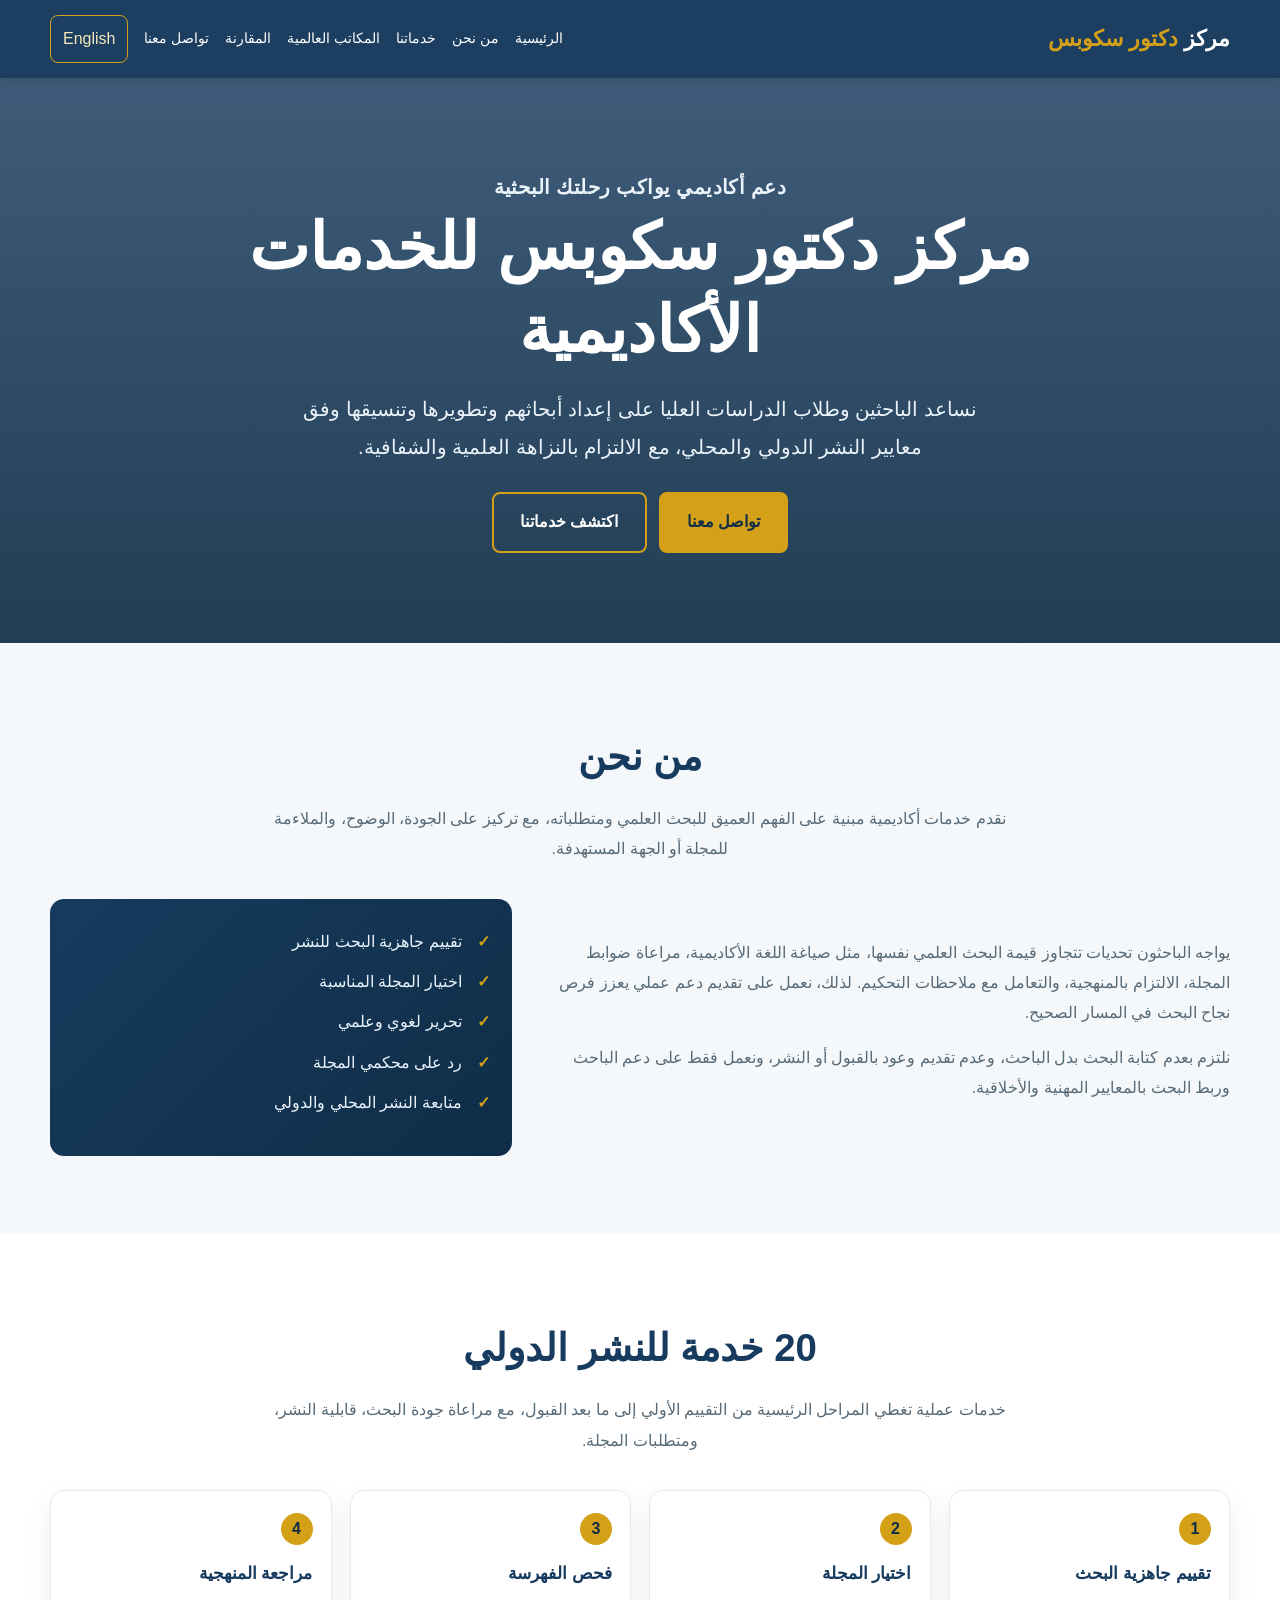
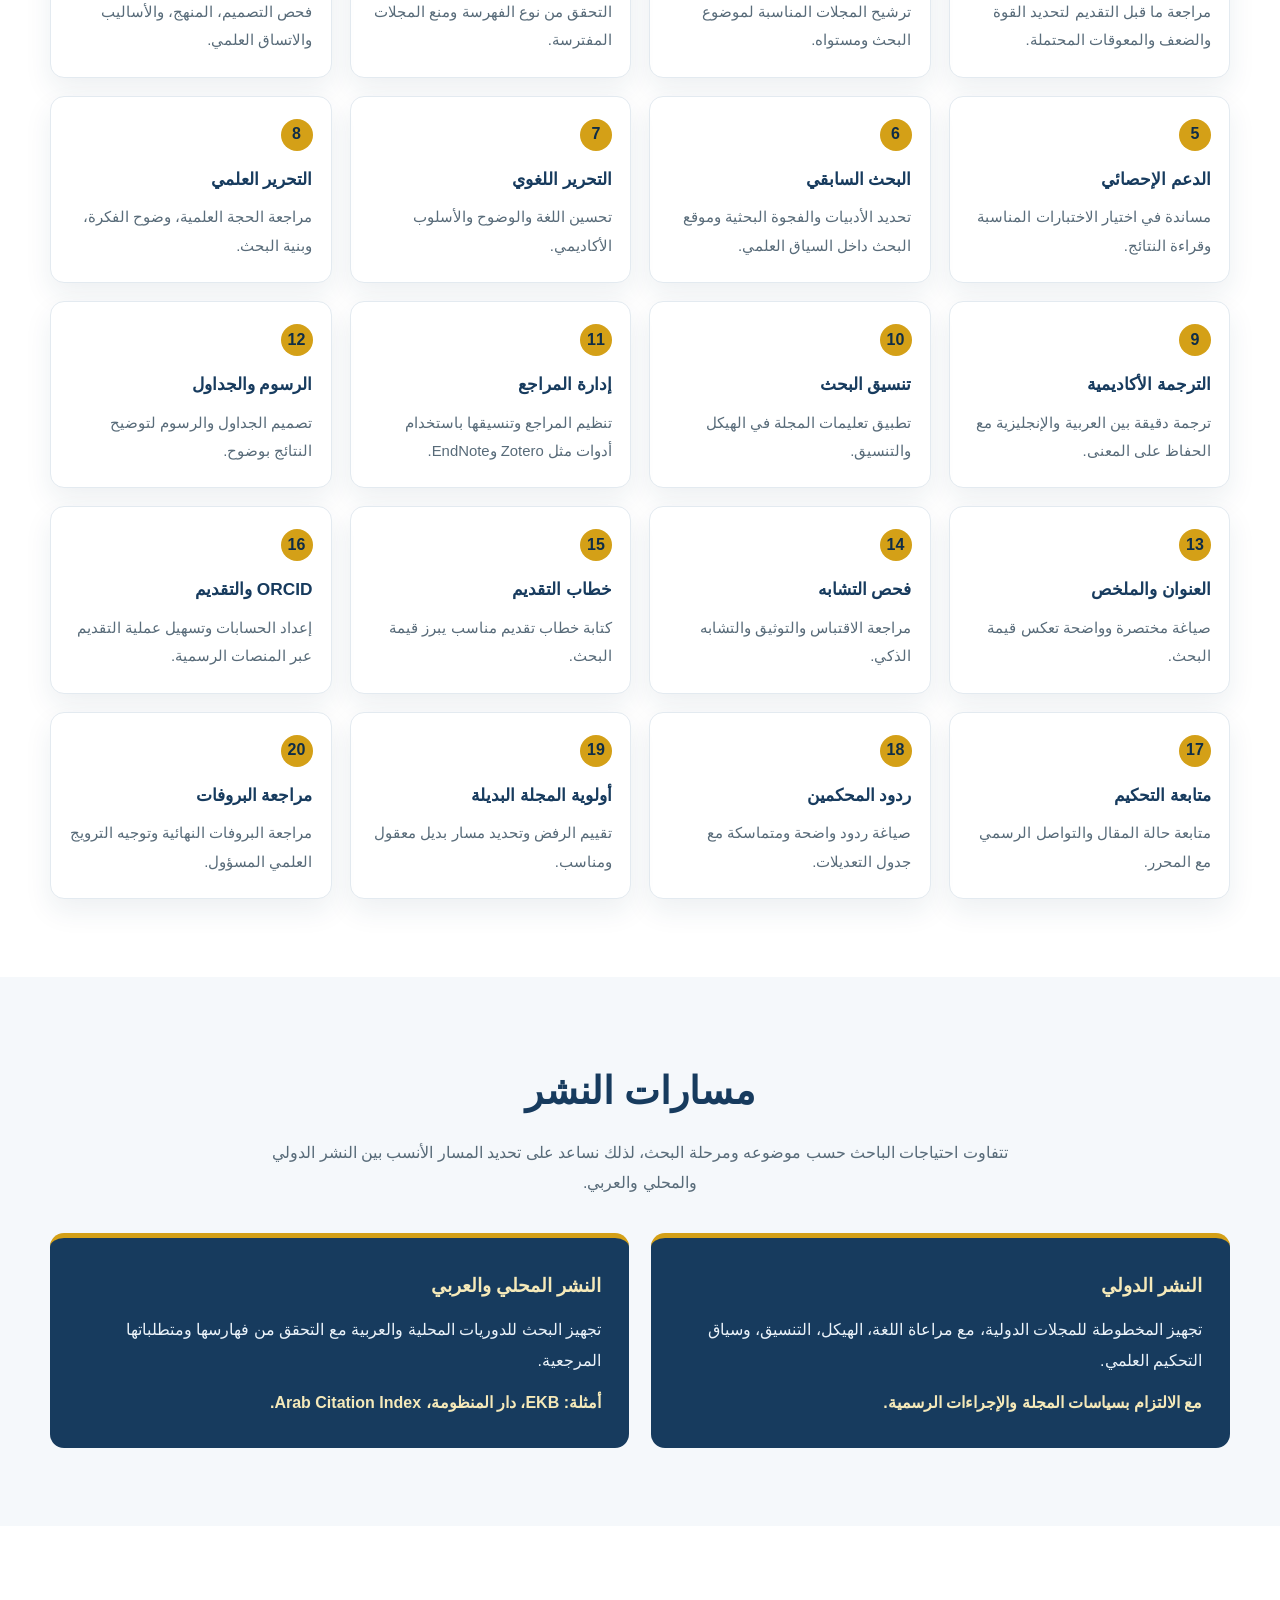
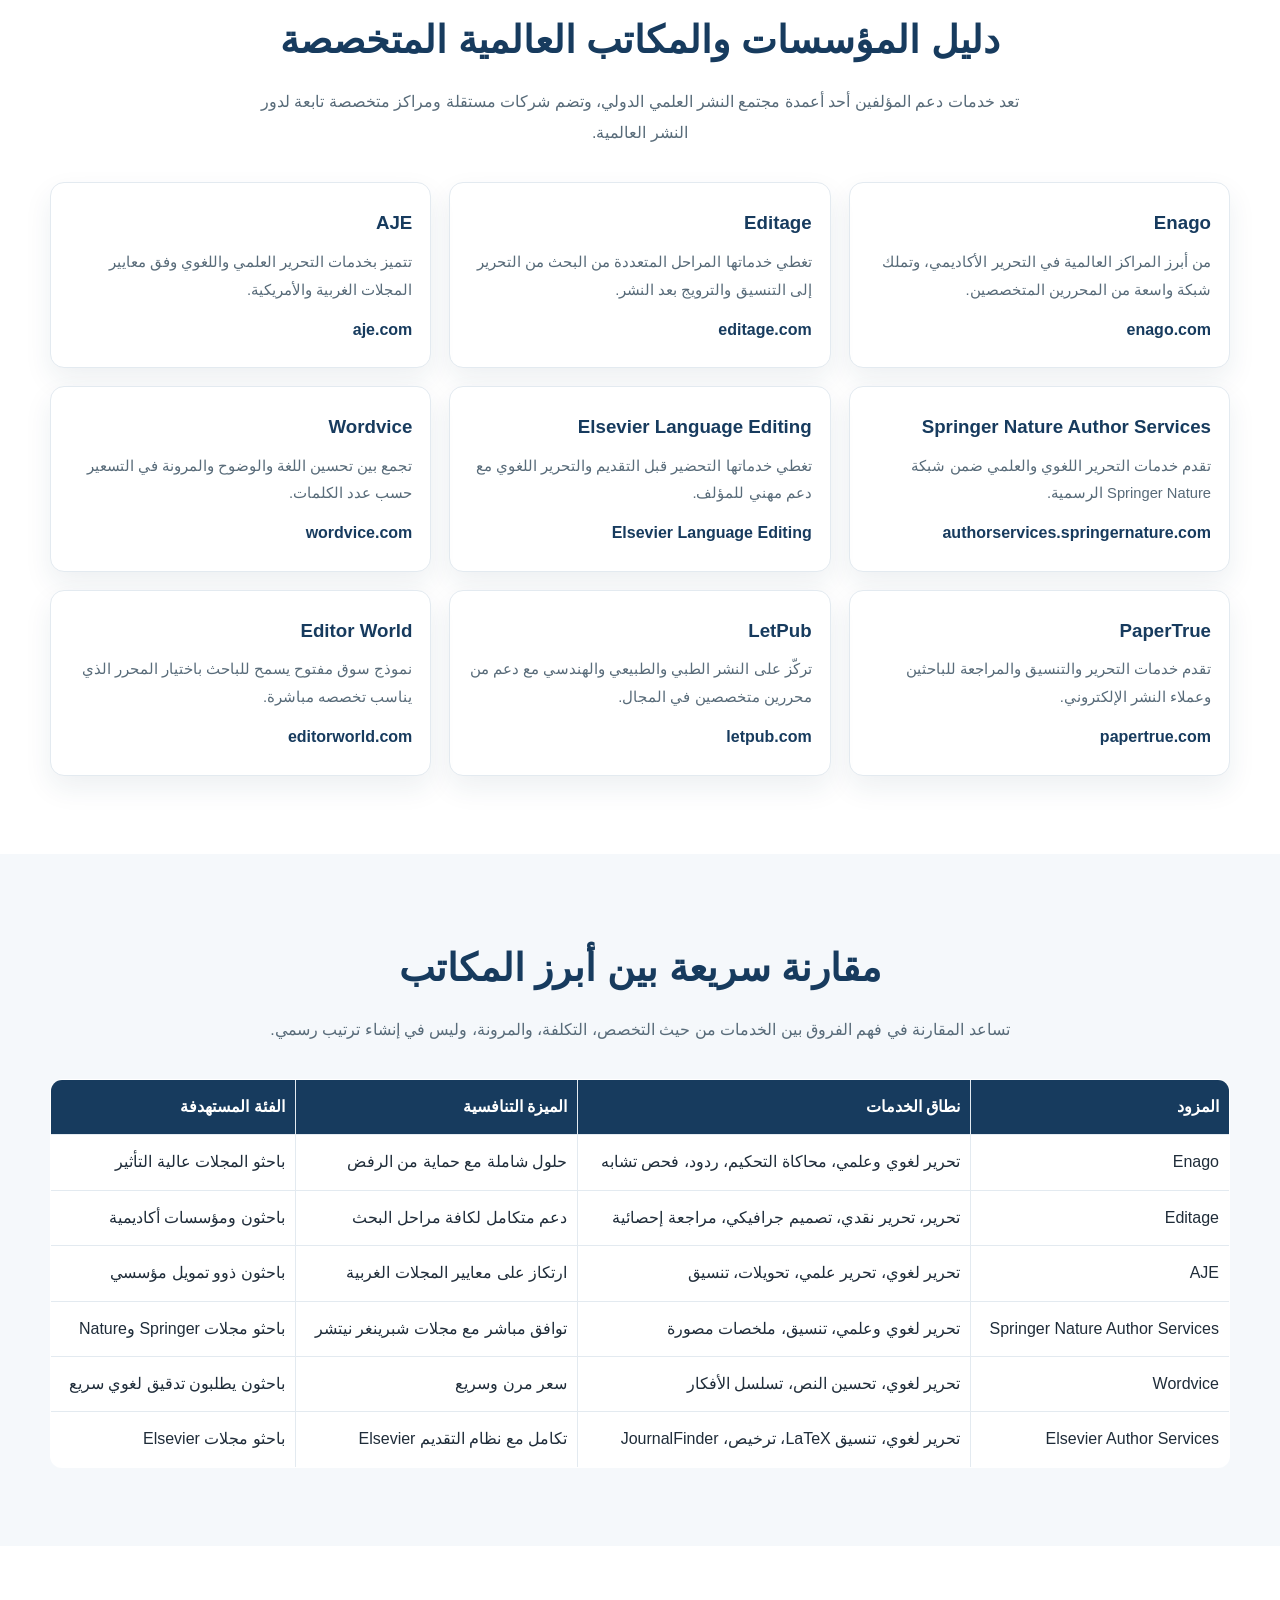
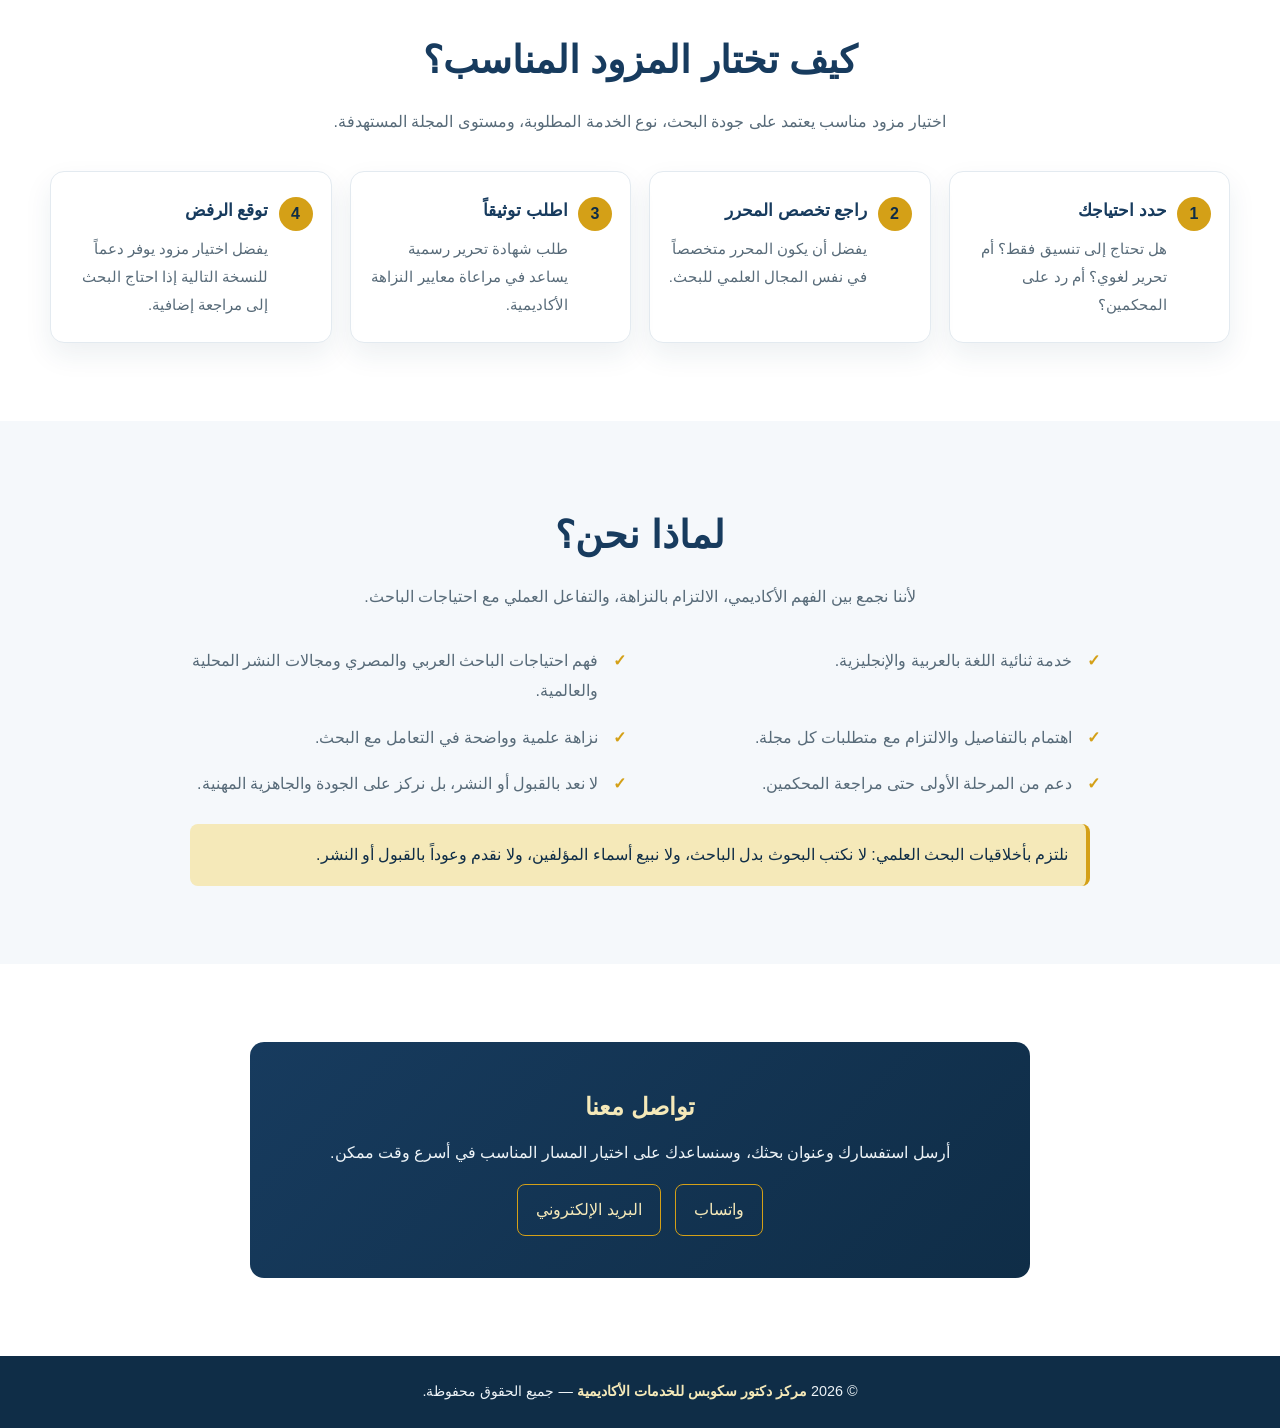
==== commit 86e13c56: "إعادة تصميم الموقع ليصبح مركزًا متكاملًا للخدمات الأكاديمية والنشر العلمي مع نسختين عربية وإنجليزية " ====
--- a/index.html
+++ b/index.html
@@ -3,92 +3,294 @@
 <head>
   <meta charset="UTF-8">
   <meta name="viewport" content="width=device-width, initial-scale=1.0">
-  <meta name="description" content="مركز دكتور سكوبس للخدمات الأكاديمية والنشر العلمي: خدمات متكاملة للباحثين وطلاب الدراسات العليا بالعربية والإنجليزية.">
-  <meta name="keywords" content="دكتور سكوبس, خدمات أكاديمية, نشر دولي, تحرير أكاديمي, اختيار مجلة, تحكيم, Scopus, EKB, Arab Citation Index">
+  <meta name="description" content="مركز دكتور سكوبس للخدمات الأكاديمية والنشر العلمي: دعم الباحثين في النشر الدولي، التحرير الأكاديمي، اختيار المجلات، التحكيم، الترجمة، والتوثيق.">
+  <meta name="keywords" content="دكتور سكوبس, خدمات أكاديمية, تحرير علمي, تحرير لغوي, النشر الدولي, Choosing journal, Scopus, EKB, Arab Citation Index">
   <meta name="author" content="مركز دكتور سكوبس">
   <meta name="theme-color" content="#173b5e">
-  <meta property="og:title" content="مركز دكتور سكوبس | Doctor Scopus Center">
-  <meta property="og:description" content="خدمات أكاديمية متكاملة للباحثين وطلاب الدراسات العليا بالعربية والإنجليزية.">
+  <meta property="og:title" content="مركز دكتور سكوبس | Doktor Scopus Center">
+  <meta property="og:description" content="خدمات أكاديمية متكاملة للباحثين وطلاب الدراسات العليا في العربية والإنجليزية.">
   <meta property="og:type" content="website">
   <title>مركز دكتور سكوبس | Doctor Scopus Center</title>
   <link rel="icon" href="data:image/svg+xml,%3Csvg xmlns='http://www.w3.org/2000/svg' viewBox='0 0 64 64'%3E%3Crect width='64' height='64' rx='12' fill='%23173b5e'/%3E%3Ctext x='32' y='44' text-anchor='middle' font-size='32' font-family='Arial' fill='%23d4a017'%3EDS%3C/text%3E%3C/svg%3E" type="image/svg+xml">
   <style>
-    :root { --navy:#173b5e; --navy-dark:#102b45; --gold:#d4a017; --gold-light:#f5e5b0; --ink:#243342; --muted:#5d6b78; --surface:#f7f9fb; --white:#fff; }
-    * { margin:0; padding:0; box-sizing:border-box; }
+    :root {
+      --navy:#173b5e;
+      --navy-2:#0f2d47;
+      --gold:#d4a017;
+      --gold-soft:#f5e9b9;
+      --ink:#1f2c39;
+      --muted:#586b79;
+      --surface:#f5f8fb;
+      --line:#e3eaf0;
+      --white:#fff;
+      --shadow:0 12px 28px rgba(23,59,94,.08);
+      --radius:14px;
+    }
+    * { box-sizing:border-box; margin:0; padding:0; }
     html { scroll-behavior:smooth; }
-    body { font-family:Tahoma,Arial,sans-serif; line-height:1.85; color:var(--ink); background:var(--white); }
-    body[dir="ltr"] { font-family:Arial,Helvetica,sans-serif; }
-    a { color:inherit; }
-    .container { width:min(1160px,calc(100% - 40px)); margin:auto; }
-    header { position:sticky; top:0; z-index:10; background:rgba(23,59,94,.98); color:var(--white); box-shadow:0 2px 12px rgba(0,0,0,.12); }
-    .header-inner { min-height:76px; display:flex; align-items:center; justify-content:space-between; gap:20px; }
-    .brand { color:var(--white); text-decoration:none; font-size:1.35rem; font-weight:700; white-space:nowrap; }
+    body {
+      font-family:Tahoma, Arial, sans-serif;
+      line-height:1.9;
+      color:var(--ink);
+      background:var(--white);
+    }
+    body[dir="ltr"] { font-family:Arial, Helvetica, sans-serif; }
+    a { color:inherit; text-decoration:none; }
+    ul, ol { list-style:none; }
+    img { max-width:100%; display:block; }
+    .container { width:min(1180px,calc(100% - 36px)); margin:0 auto; }
+    header {
+      position:sticky; top:0; z-index:100;
+      background:rgba(23,59,94,.98);
+      backdrop-filter:blur(4px);
+      box-shadow:0 2px 12px rgba(0,0,0,.12);
+    }
+    .header-inner {
+      min-height:78px;
+      display:flex; align-items:center; justify-content:space-between; gap:20px;
+    }
+    .brand { color:var(--white); font-weight:700; font-size:1.35rem; white-space:nowrap; }
     .brand span { color:var(--gold); }
-    nav { display:flex; align-items:center; gap:18px; }
-    nav a { color:var(--white); text-decoration:none; font-size:.9rem; transition:color .2s; }
-    nav a:hover,nav a:focus { color:var(--gold-light); }
-    .lang-btn { border:1px solid var(--gold); border-radius:5px; padding:7px 12px; background:transparent; color:var(--gold-light); cursor:pointer; font:inherit; }
-    .hero { min-height:560px; display:grid; place-items:center; text-align:center; color:var(--white); padding:85px 20px; background:linear-gradient(rgba(23,59,94,.86),rgba(16,43,69,.9)),url('https://images.unsplash.com/photo-1481627834876-b7833e8f5570?w=1600') center/cover; }
+    nav { display:flex; align-items:center; flex-wrap:wrap; gap:16px; }
+    nav a {
+      color:var(--white);
+      font-size:.9rem;
+      transition:color .2s ease;
+    }
+    nav a:hover, nav a:focus { color:var(--gold-soft); }
+    .lang-btn {
+      border:1px solid var(--gold);
+      background:transparent;
+      color:var(--gold-soft);
+      padding:8px 12px;
+      border-radius:8px;
+      cursor:pointer;
+      font:inherit;
+    }
+    .hero {
+      min-height:560px;
+      display:grid; place-items:center;
+      text-align:center;
+      color:var(--white);
+      padding:90px 20px;
+      background:linear-gradient(rgba(23,59,94,.83), rgba(15,45,71,.92)),
+                 url('https://images.unsplash.com/photo-1481627834876-b7833e8f5570?auto=format&fit=crop&w=1600&q=80') center/cover no-repeat;
+    }
     .hero-content { max-width:820px; }
-    .eyebrow { color:var(--gold-light); font-weight:700; margin-bottom:14px; }
-    .hero h1 { font-size:clamp(2rem,5vw,3.7rem); line-height:1.35; margin-bottom:20px; }
-    .hero p { max-width:700px; margin:auto; font-size:clamp(1rem,2vw,1.2rem); color:#eef4f8; }
-    .btn { display:inline-block; margin-top:30px; padding:12px 30px; border:2px solid var(--gold); border-radius:6px; background:var(--gold); color:var(--navy-dark); text-decoration:none; font-weight:700; transition:.2s; }
-    .btn:hover,.btn:focus { background:transparent; color:var(--white); }
-    section { padding:76px 0; scroll-margin-top:76px; }
+    .eyebrow {
+      color:var(--gold-soft);
+      font-weight:700;
+      letter-spacing:.4px;
+      margin-bottom:12px;
+    }
+    .hero h1 {
+      font-size:clamp(2.2rem,5vw,4rem);
+      line-height:1.3;
+      margin-bottom:18px;
+    }
+    .hero p {
+      max-width:720px;
+      margin:0 auto;
+      font-size:clamp(1.05rem,1.8vw,1.25rem);
+      color:#ebf3fa;
+    }
+    .hero-actions { margin-top:26px; display:flex; justify-content:center; gap:12px; flex-wrap:wrap; }
+    .btn {
+      display:inline-block;
+      padding:13px 26px;
+      border-radius:8px;
+      font-weight:700;
+      transition:.2s ease;
+      border:2px solid var(--gold);
+    }
+    .btn-primary {
+      background:var(--gold);
+      color:var(--navy-2);
+    }
+    .btn-primary:hover,.btn-primary:focus { background:transparent; color:var(--white); }
+    .btn-secondary {
+      background:transparent;
+      color:var(--white);
+    }
+    .btn-secondary:hover,.btn-secondary:focus { background:var(--gold); color:var(--navy-2); }
+    section { padding:78px 0; scroll-margin-top:90px; }
     section:nth-of-type(even) { background:var(--surface); }
-    .section-heading { text-align:center; max-width:780px; margin:0 auto 38px; }
-    .section-heading h2 { color:var(--navy); font-size:clamp(1.7rem,3vw,2.35rem); margin-bottom:10px; }
-    .section-heading p { color:var(--muted); }
-    .grid { display:grid; grid-template-columns:repeat(4,1fr); gap:18px; }
-    .card { background:var(--white); border:1px solid #e3e9ee; border-radius:10px; padding:23px 20px; box-shadow:0 5px 18px rgba(23,59,94,.06); }
-    .card h3 { color:var(--navy); font-size:1.05rem; margin-bottom:9px; }
-    .card p { color:var(--muted); font-size:.92rem; }
-    .number { display:inline-grid; place-items:center; width:30px; height:30px; border-radius:50%; background:var(--gold); color:var(--navy-dark); font-weight:bold; margin-bottom:10px; }
-    .path-grid,.partners { display:grid; grid-template-columns:repeat(2,1fr); gap:24px; }
-    .path-card { padding:30px; border-radius:10px; background:var(--navy); color:var(--white); border-top:5px solid var(--gold); }
-    .path-card h3 { color:var(--gold-light); margin-bottom:12px; }
-    .path-card p { color:#edf3f7; }
-    .path-card strong { display:block; color:var(--gold-light); margin-top:15px; font-size:.94rem; }
-    .partner-card { background:var(--white); border:1px solid #e3e9ee; border-radius:10px; padding:22px; }
-    .partner-card h3 { color:var(--navy); margin-bottom:7px; }
-    .partner-card p { color:var(--muted); font-size:.92rem; margin-bottom:9px; }
-    .partner-card a { color:var(--navy); font-weight:bold; }
-    .steps { counter-reset:step; }
-    .step { position:relative; padding-right:62px; }
-    body[dir="ltr"] .step { padding-right:20px; padding-left:62px; }
-    .step::before { counter-increment:step; content:counter(step); position:absolute; right:18px; top:22px; width:34px; height:34px; display:grid; place-items:center; border-radius:50%; background:var(--gold); color:var(--navy-dark); font-weight:700; }
-    body[dir="ltr"] .step::before { right:auto; left:18px; }
-    .why { max-width:900px; margin:auto; display:grid; grid-template-columns:repeat(2,1fr); gap:16px 34px; }
-    .why li { list-style:none; position:relative; padding-right:28px; color:var(--muted); }
-    body[dir="ltr"] .why li { padding-right:0; padding-left:28px; }
-    .why li::before { content:'✓'; position:absolute; right:0; color:var(--gold); font-weight:700; }
-    body[dir="ltr"] .why li::before { right:auto; left:0; }
-    .notice { max-width:850px; margin:28px auto 0; padding:16px 20px; border-right:4px solid var(--gold); background:var(--gold-light); color:var(--navy-dark); }
+    .section-head {
+      max-width:760px;
+      margin:0 auto 34px;
+      text-align:center;
+    }
+    .section-head h2 {
+      color:var(--navy);
+      font-size:clamp(1.8rem,3vw,2.5rem);
+      margin-bottom:10px;
+    }
+    .section-head p { color:var(--muted); }
+    .grid-4 { display:grid; grid-template-columns:repeat(4,1fr); gap:18px; }
+    .card {
+      background:var(--white);
+      border:1px solid var(--line);
+      border-radius:var(--radius);
+      box-shadow:var(--shadow);
+      padding:22px 18px;
+    }
+    .card h3 {
+      color:var(--navy);
+      margin-bottom:8px;
+      font-size:1.08rem;
+    }
+    .card p { color:var(--muted); font-size:.93rem; }
+    .num {
+      width:32px; height:32px; border-radius:50%;
+      display:grid; place-items:center;
+      background:var(--gold); color:var(--navy-2);
+      font-weight:700; margin-bottom:12px;
+    }
+    .about-box {
+      display:grid; grid-template-columns:1.2fr .8fr; gap:26px; align-items:center;
+    }
+    .about-text p { color:var(--muted); margin-bottom:14px; }
+    .about-panel {
+      background:linear-gradient(135deg,var(--navy),var(--navy-2));
+      color:var(--white);
+      border-radius:var(--radius);
+      padding:28px 22px;
+    }
+    .about-panel ul li {
+      position:relative; padding-right:28px; margin-bottom:10px; color:#ebf3fa;
+    }
+    body[dir="ltr"] .about-panel ul li { padding-right:0; padding-left:28px; }
+    .about-panel ul li::before {
+      content:'✓'; position:absolute; right:0; color:var(--gold);
+      font-weight:700;
+    }
+    body[dir="ltr"] .about-panel ul li::before { right:auto; left:0; }
+    .path-grid { display:grid; grid-template-columns:repeat(2,1fr); gap:22px; }
+    .path-card {
+      background:var(--navy);
+      color:var(--white);
+      padding:30px 28px;
+      border-radius:var(--radius);
+      border-top:5px solid var(--gold);
+    }
+    .path-card h3 { color:var(--gold-soft); margin-bottom:12px; }
+    .path-card p { color:#ebf3fa; margin-bottom:12px; }
+    .path-card strong { display:block; color:var(--gold-soft); }
+    .partners-grid { display:grid; grid-template-columns:repeat(3,1fr); gap:18px; }
+    .partner-card {
+      background:var(--white);
+      border:1px solid var(--line);
+      border-radius:var(--radius);
+      padding:22px 18px;
+      box-shadow:var(--shadow);
+    }
+    .partner-card h3 { color:var(--navy); margin-bottom:8px; }
+    .partner-card p { color:var(--muted); margin-bottom:10px; font-size:.92rem; }
+    .partner-card a { color:var(--navy); font-weight:700; }
+    .steps-grid { display:grid; grid-template-columns:repeat(4,1fr); gap:18px; }
+    .step-card { position:relative; padding-right:62px; }
+    body[dir="ltr"] .step-card { padding-right:18px; padding-left:62px; }
+    .step-card::before {
+      content:attr(data-step);
+      position:absolute; right:18px; top:25px;
+      width:34px;height:34px;border-radius:50%;
+      display:grid;place-items:center;
+      background:var(--gold); color:var(--navy-2); font-weight:700;
+    }
+    body[dir="ltr"] .step-card::before { right:auto; left:18px; }
+    .why-list {
+      display:grid; grid-template-columns:repeat(2,1fr);
+      gap:16px 28px; max-width:920px; margin:0 auto;
+    }
+    .why-list li {
+      position:relative;
+      padding-right:28px; color:var(--muted);
+    }
+    body[dir="ltr"] .why-list li { padding-right:0; padding-left:28px; }
+    .why-list li::before {
+      content:'✓'; position:absolute; right:0; color:var(--gold); font-weight:700;
+    }
+    body[dir="ltr"] .why-list li::before { right:auto; left:0; }
+    .notice {
+      max-width:900px; margin:24px auto 0;
+      background:var(--gold-soft);
+      border-right:4px solid var(--gold);
+      border-radius:8px;
+      padding:16px 18px;
+      color:var(--navy-2);
+    }
     body[dir="ltr"] .notice { border-right:0; border-left:4px solid var(--gold); }
-    .contact-box { max-width:780px; margin:auto; text-align:center; padding:42px 25px; background:var(--navy); color:var(--white); border-radius:12px; }
-    .contact-box h2 { color:var(--gold-light); margin-bottom:10px; }
-    .contact-box p { color:#edf3f7; }
-    .contact-links { display:flex; justify-content:center; flex-wrap:wrap; gap:14px; margin-top:24px; }
-    .contact-links a { display:inline-block; padding:10px 20px; border:1px solid var(--gold); border-radius:6px; color:var(--gold-light); text-decoration:none; }
-    .contact-links a:hover { background:var(--gold); color:var(--navy-dark); }
-    footer { padding:26px 20px; text-align:center; background:var(--navy-dark); color:#e7edf2; font-size:.9rem; }
-    footer strong { color:var(--gold-light); }
-    @media(max-width:900px) { .grid { grid-template-columns:repeat(2,1fr); } .header-inner { flex-direction:column; padding:14px 0; } nav { gap:11px; flex-wrap:wrap; justify-content:center; } }
-    @media(max-width:560px) { .container { width:min(100% - 28px,1160px); } .grid,.path-grid,.partners,.why { grid-template-columns:1fr; } .hero { min-height:520px; } section { padding:58px 0; } nav a { font-size:.78rem; } }
+    .compare-wrap { overflow-x:auto; }
+    table {
+      width:100%; border-collapse:collapse; min-width:900px;
+      background:var(--white); border:1px solid var(--line); border-radius:12px; overflow:hidden;
+    }
+    th, td {
+      border:1px solid var(--line);
+      padding:12px 10px;
+      text-align:right;
+      vertical-align:top;
+      color:var(--ink);
+    }
+    body[dir="ltr"] th, body[dir="ltr"] td { text-align:left; }
+    th {
+      background:var(--navy);
+      color:var(--white);
+      font-weight:700;
+    }
+    .contact-box {
+      max-width:780px; margin:0 auto;
+      text-align:center;
+      background:linear-gradient(135deg,var(--navy),var(--navy-2));
+      color:var(--white); border-radius:var(--radius);
+      padding:42px 26px;
+    }
+    .contact-box h2 { color:var(--gold-soft); margin-bottom:8px; }
+    .contact-box p { color:#edf3f7; margin-bottom:16px; }
+    .contact-links { display:flex; justify-content:center; gap:14px; flex-wrap:wrap; }
+    .contact-links a {
+      display:inline-block; padding:10px 18px; border-radius:8px;
+      border:1px solid var(--gold); color:var(--gold-soft);
+      transition:.2s ease;
+    }
+    .contact-links a:hover,.contact-links a:focus { background:var(--gold); color:var(--navy-2); }
+    footer {
+      background:var(--navy-2);
+      color:#edf3f7;
+      text-align:center;
+      padding:22px 18px;
+      font-size:.9rem;
+    }
+    footer strong { color:var(--gold-soft); }
+    @media (max-width:980px) {
+      .grid-4, .partners-grid, .steps-grid { grid-template-columns:repeat(2,1fr); }
+      .about-box { grid-template-columns:1fr; }
+      .header-inner { flex-direction:column; justify-content:center; padding:14px 0; }
+      nav { justify-content:center; }
+    }
+    @media (max-width:620px) {
+      .container { width:min(100% - 24px, 1180px); }
+      .grid-4, .partners-grid, .steps-grid, .path-grid, .why-list { grid-template-columns:1fr; }
+      .hero { min-height:500px; }
+      section { padding:64px 0; }
+      nav a { font-size:.82rem; }
+      .hero-actions { flex-direction:column; }
+      .btn { width:100%; }
+    }
   </style>
 </head>
 <body>
   <header>
     <div class="container header-inner">
-      <a class="brand" href="#home" aria-label="Home">مركز <span>دكتور سكوبس</span></a>
-      <nav aria-label="Main navigation">
+      <a class="brand" href="#home">مركز <span>دكتور سكوبس</span></a>
+      <nav aria-label="القائمة الرئيسية">
         <a href="#home" data-ar="الرئيسية" data-en="Home">الرئيسية</a>
+        <a href="#about" data-ar="من نحن" data-en="About">من نحن</a>
         <a href="#services" data-ar="خدماتنا" data-en="Services">خدماتنا</a>
-        <a href="#publishing" data-ar="مسارات النشر" data-en="Publishing Paths">مسارات النشر</a>
-        <a href="#process" data-ar="كيف نعمل" data-en="How We Work">كيف نعمل</a>
+        <a href="#global" data-ar="المكاتب العالمية" data-en="Global Offices">المكاتب العالمية</a>
+        <a href="#compare" data-ar="المقارنة" data-en="Comparison">المقارنة</a>
         <a href="#contact" data-ar="تواصل معنا" data-en="Contact">تواصل معنا</a>
-        <button class="lang-btn" id="languageToggle" type="button">English</button>
+        <button class="lang-btn" id="langToggle" type="button">English</button>
       </nav>
     </div>
   </header>
@@ -98,110 +300,275 @@
       <div class="hero-content">
         <p class="eyebrow" data-ar="دعم أكاديمي يواكب رحلتك البحثية" data-en="Academic support for every stage of your research journey">دعم أكاديمي يواكب رحلتك البحثية</p>
         <h1 data-ar="مركز دكتور سكوبس للخدمات الأكاديمية" data-en="Doctor Scopus Center for Academic Services">مركز دكتور سكوبس للخدمات الأكاديمية</h1>
-        <p data-ar="نساعد الباحثين وطلاب الدراسات العليا على تطوير أعمالهم الأكاديمية وتجهيزها للنشر بوضوح وعناية ومنهجية." data-en="We support researchers and graduate students in developing and preparing their academic work for publication with clarity, care, and a structured approach.">نساعد الباحثين وطلاب الدراسات العليا على تطوير أعمالهم الأكاديمية وتجهيزها للنشر بوضوح وعناية ومنهجية.</p>
-        <a class="btn" href="#contact" data-ar="تواصل معنا" data-en="Contact us">تواصل معنا</a>
+        <p data-ar="نساعد الباحثين وطلاب الدراسات العليا على إعداد أبحاثهم وتطويرها وتنسيقها وفق معايير النشر الدولي والمحلي، مع الالتزام بالنزاهة العلمية والشفافية." data-en="We help researchers and graduate students prepare, refine, and format their work according to national and international publishing standards while upholding research integrity and transparency.">نساعد الباحثين وطلاب الدراسات العليا على إعداد أبحاثهم وتطويرها وتنسيقها وفق معايير النشر الدولي والمحلي، مع الالتزام بالنزاهة العلمية والشفافية.</p>
+        <div class="hero-actions">
+          <a class="btn btn-primary" href="#contact" data-ar="تواصل معنا" data-en="Contact us">تواصل معنا</a>
+          <a class="btn btn-secondary" href="#services" data-ar="اكتشف خدماتنا" data-en="Explore services">اكتشف خدماتنا</a>
+        </div>
+      </div>
+    </section>
+
+    <section id="about">
+      <div class="container">
+        <div class="section-head">
+          <h2 data-ar="من نحن" data-en="About Us">من نحن</h2>
+          <p data-ar="نقدم خدمات أكاديمية مبنية على الفهم العميق للبحث العلمي ومتطلباته، مع تركيز على الجودة، الوضوح، والملاءمة للمجلة أو الجهة المستهدفة." data-en="We provide academic services rooted in a deep understanding of scholarly research and publishing requirements, with emphasis on quality, clarity, and fit with target journals or institutions.">نقدم خدمات أكاديمية مبنية على الفهم العميق للبحث العلمي ومتطلباته، مع تركيز على الجودة، الوضوح، والملاءمة للمجلة أو الجهة المستهدفة.</p>
+        </div>
+        <div class="about-box">
+          <div class="about-text">
+            <p data-ar="يواجه الباحثون تحديات تتجاوز قيمة البحث العلمي نفسها، مثل صياغة اللغة الأكاديمية، مراعاة ضوابط المجلة، الالتزام بالمنهجية، والتعامل مع ملاحظات التحكيم. لذلك، نعمل على تقديم دعم عملي يعزز فرص نجاح البحث في المسار الصحيح." data-en="Researchers often face issues beyond the scientific value of a paper, including academic English quality, journal-specific requirements, methodological rigor, and peer review feedback. Our support is designed to strengthen the manuscript while staying aligned with research ethics.">يواجه الباحثون تحديات تتجاوز قيمة البحث العلمي نفسها، مثل صياغة اللغة الأكاديمية، مراعاة ضوابط المجلة، الالتزام بالمنهجية، والتعامل مع ملاحظات التحكيم. لذلك، نعمل على تقديم دعم عملي يعزز فرص نجاح البحث في المسار الصحيح.</p>
+            <p data-ar="نلتزم بعدم كتابة البحث بدل الباحث، وعدم تقديم وعود بالقبول أو النشر، ونعمل فقط على دعم الباحث وربط البحث بالمعايير المهنية والأخلاقية." data-en="We do not write a paper in place of the researcher, we do not promise acceptance, and we always work within ethical academic standards and professional publishing norms.">نلتزم بعدم كتابة البحث بدل الباحث، وعدم تقديم وعود بالقبول أو النشر، ونعمل فقط على دعم الباحث وربط البحث بالمعايير المهنية والأخلاقية.</p>
+          </div>
+          <div class="about-panel">
+            <ul>
+              <li data-ar="تقييم جاهزية البحث للنشر" data-en="Publication-readiness assessment">تقييم جاهزية البحث للنشر</li>
+              <li data-ar="اختيار المجلة المناسبة" data-en="Journal selection support">اختيار المجلة المناسبة</li>
+              <li data-ar="تحرير لغوي وعلمي" data-en="Language and scientific editing">تحرير لغوي وعلمي</li>
+              <li data-ar="رد على محكمي المجلة" data-en="Response to reviewers">رد على محكمي المجلة</li>
+              <li data-ar="متابعة النشر المحلي والدولي" data-en="Local and international publishing guidance">متابعة النشر المحلي والدولي</li>
+            </ul>
+          </div>
+        </div>
       </div>
     </section>
 
     <section id="services">
       <div class="container">
-        <div class="section-heading"><h2 data-ar="خدمات النشر الدولي" data-en="International Publishing Services">خدمات النشر الدولي</h2><p data-ar="خدمات عملية تغطي مراحل البحث من التقييم الأولي حتى ما بعد القبول، مع احترام أخلاقيات البحث العلمي." data-en="Practical support from initial assessment through post-acceptance, with respect for research integrity.">خدمات عملية تغطي مراحل البحث من التقييم الأولي حتى ما بعد القبول، مع احترام أخلاقيات البحث العلمي.</p></div>
-        <div class="grid">
-          <article class="card"><span class="number">1</span><h3 data-ar="تقييم جاهزية البحث للنشر" data-en="Publication Readiness Assessment">تقييم جاهزية البحث للنشر</h3><p data-ar="مراجعة ما قبل التقديم لتحديد نقاط القوة وما يحتاج إلى تحسين." data-en="A pre-submission review to identify strengths and areas for improvement.">مراجعة ما قبل التقديم لتحديد نقاط القوة وما يحتاج إلى تحسين.</p></article>
-          <article class="card"><span class="number">2</span><h3 data-ar="اختيار المجلة المناسبة" data-en="Journal Selection">اختيار المجلة المناسبة</h3><p data-ar="ترشيح مجلات ملائمة لموضوع البحث ومستواه ومتطلباته." data-en="Shortlisting journals aligned with the topic, level, and requirements of your research.">ترشيح مجلات ملائمة لموضوع البحث ومستواه ومتطلباته.</p></article>
-          <article class="card"><span class="number">3</span><h3 data-ar="التحقق من الفهرسة والمجلات المفترسة" data-en="Indexing and Predatory Journal Screening">التحقق من الفهرسة والمجلات المفترسة</h3><p data-ar="فحص موثوقية المجلة وفهرستها والتنبيه إلى المؤشرات التحذيرية." data-en="Checking journal credibility and indexing while identifying warning signs.">فحص موثوقية المجلة وفهرستها والتنبيه إلى المؤشرات التحذيرية.</p></article>
-          <article class="card"><span class="number">4</span><h3 data-ar="مراجعة منهجية البحث وتصميمه" data-en="Methodology and Study Design Review">مراجعة منهجية البحث وتصميمه</h3><p data-ar="قراءة منهجية للتصميم والأدوات واتساقها مع سؤال البحث." data-en="A methodological review of the design, tools, and alignment with the research question.">قراءة منهجية للتصميم والأدوات واتساقها مع سؤال البحث.</p></article>
-          <article class="card"><span class="number">5</span><h3 data-ar="الدعم الإحصائي وتحليل البيانات" data-en="Statistical Support and Data Analysis">الدعم الإحصائي وتحليل البيانات</h3><p data-ar="مساندة في اختيار الأساليب المناسبة وقراءة النتائج وعرضها." data-en="Support in selecting appropriate methods, interpreting results, and presenting them.">مساندة في اختيار الأساليب المناسبة وقراءة النتائج وعرضها.</p></article>
-          <article class="card"><span class="number">6</span><h3 data-ar="البحث عن الدراسات السابقة والفجوة البحثية" data-en="Literature Search and Research Gap">البحث عن الدراسات السابقة والفجوة البحثية</h3><p data-ar="إرشاد في تنظيم الأدبيات وتحديد الفجوة بما يخدم موضوع البحث." data-en="Guidance in organizing the literature and identifying a relevant research gap.">إرشاد في تنظيم الأدبيات وتحديد الفجوة بما يخدم موضوع البحث.</p></article>
-          <article class="card"><span class="number">7</span><h3 data-ar="التحرير اللغوي بالإنجليزية" data-en="English Language Editing">التحرير اللغوي بالإنجليزية</h3><p data-ar="تحسين اللغة والوضوح والأسلوب الأكاديمي مع الحفاظ على المعنى." data-en="Improving language, clarity, and academic style while preserving meaning.">تحسين اللغة والوضوح والأسلوب الأكاديمي مع الحفاظ على المعنى.</p></article>
-          <article class="card"><span class="number">8</span><h3 data-ar="التحرير العلمي" data-en="Scientific Editing">التحرير العلمي</h3><p data-ar="مراجعة وضوح الحجة وتسلسل الأفكار وبنية البحث." data-en="Reviewing the clarity of the argument, flow of ideas, and manuscript structure.">مراجعة وضوح الحجة وتسلسل الأفكار وبنية البحث.</p></article>
-          <article class="card"><span class="number">9</span><h3 data-ar="الترجمة الأكاديمية" data-en="Academic Translation">الترجمة الأكاديمية</h3><p data-ar="ترجمة بين العربية والإنجليزية تراعي المصطلحات والسياق البحثي." data-en="Arabic-English translation that respects terminology and research context.">ترجمة بين العربية والإنجليزية تراعي المصطلحات والسياق البحثي.</p></article>
-          <article class="card"><span class="number">10</span><h3 data-ar="تنسيق البحث حسب تعليمات المجلة" data-en="Journal Formatting">تنسيق البحث حسب تعليمات المجلة</h3><p data-ar="ضبط أقسام المخطوطة والجداول والأشكال وفق دليل المؤلفين." data-en="Adjusting manuscript sections, tables, and figures to author guidelines.">ضبط أقسام المخطوطة والجداول والأشكال وفق دليل المؤلفين.</p></article>
-          <article class="card"><span class="number">11</span><h3 data-ar="إدارة المراجع والتوثيق" data-en="Reference Management and Citation">إدارة المراجع والتوثيق</h3><p data-ar="تنظيم المراجع وتنسيقها باستخدام Zotero أو EndNote وغيرها." data-en="Organizing and formatting references using Zotero, EndNote, and similar tools.">تنظيم المراجع وتنسيقها باستخدام Zotero أو EndNote وغيرها.</p></article>
-          <article class="card"><span class="number">12</span><h3 data-ar="تصميم الرسوم والجداول" data-en="Figures, Tables, and Charts">تصميم الرسوم والجداول</h3><p data-ar="تحسين عرض البيانات بصريًا في رسوم وجداول وأشكال بيانية واضحة." data-en="Improving visual presentation through clear figures, tables, and charts.">تحسين عرض البيانات بصريًا في رسوم وجداول وأشكال بيانية واضحة.</p></article>
-          <article class="card"><span class="number">13</span><h3 data-ar="تحسين الملخص والعنوان والكلمات المفتاحية" data-en="Title, Abstract, and Keywords">تحسين الملخص والعنوان والكلمات المفتاحية</h3><p data-ar="صياغة أكثر وضوحًا واتساقًا مع محتوى البحث وموضوع المجلة." data-en="Clearer wording aligned with the manuscript and journal scope.">صياغة أكثر وضوحًا واتساقًا مع محتوى البحث وموضوع المجلة.</p></article>
-          <article class="card"><span class="number">14</span><h3 data-ar="فحص التشابه وتصحيح الاقتباس" data-en="Similarity and Citation Review">فحص التشابه وتصحيح الاقتباس</h3><p data-ar="مراجعة الاقتباسات والتوثيق والتنبيه إلى مواضع التشابه لمعالجتها علميًا." data-en="Reviewing citations and similarity indicators for responsible academic correction.">مراجعة الاقتباسات والتوثيق والتنبيه إلى مواضع التشابه لمعالجتها علميًا.</p></article>
-          <article class="card"><span class="number">15</span><h3 data-ar="كتابة خطاب التقديم" data-en="Cover Letter Preparation">كتابة خطاب التقديم</h3><p data-ar="إعداد خطاب تقديم مهني يوضح قيمة البحث وملاءمته للمجلة." data-en="Preparing a professional cover letter explaining the manuscript's value and fit.">إعداد خطاب تقديم مهني يوضح قيمة البحث وملاءمته للمجلة.</p></article>
-          <article class="card"><span class="number">16</span><h3 data-ar="ORCID ومنصات المجلات" data-en="ORCID and Submission Platforms">ORCID ومنصات المجلات</h3><p data-ar="إرشاد في إنشاء الحسابات واستكمال التقديم عبر المنصات الرسمية." data-en="Guidance on account setup and submission through official platforms.">إرشاد في إنشاء الحسابات واستكمال التقديم عبر المنصات الرسمية.</p></article>
-          <article class="card"><span class="number">17</span><h3 data-ar="متابعة التحكيم والتواصل مع المحرر" data-en="Peer Review Follow-up">متابعة التحكيم والتواصل مع المحرر</h3><p data-ar="تنظيم المتابعة والمراسلات المهنية مع الالتزام بسياسات المجلة." data-en="Organizing follow-up and professional correspondence within journal policies.">تنظيم المتابعة والمراسلات المهنية مع الالتزام بسياسات المجلة.</p></article>
-          <article class="card"><span class="number">18</span><h3 data-ar="الرد على المحكمين وجدول التعديلات" data-en="Reviewer Responses and Revision Table">الرد على المحكمين وجدول التعديلات</h3><p data-ar="صياغة ردود واضحة وإعداد جدول يربط الملاحظات بالتعديلات." data-en="Writing clear responses and preparing a table linking comments to revisions.">صياغة ردود واضحة وإعداد جدول يربط الملاحظات بالتعديلات.</p></article>
-          <article class="card"><span class="number">19</span><h3 data-ar="تحويل البحث إلى مجلة بديلة" data-en="Alternative Journal Strategy">تحويل البحث إلى مجلة بديلة</h3><p data-ar="مراجعة أسباب الرفض وتحديد مسار بديل مناسب دون وعود بالقبول." data-en="Reviewing rejection reasons and identifying a suitable alternative without acceptance promises.">مراجعة أسباب الرفض وتحديد مسار بديل مناسب دون وعود بالقبول.</p></article>
-          <article class="card"><span class="number">20</span><h3 data-ar="مراجعة البروفات والترويج العلمي" data-en="Proofreading and Research Visibility">مراجعة البروفات والترويج العلمي</h3><p data-ar="مراجعة النسخة النهائية بعد القبول وإرشاد في تحسين ظهور البحث عبر Google Scholar وResearchGate." data-en="Reviewing final proofs and guiding responsible visibility through Google Scholar and ResearchGate.">مراجعة النسخة النهائية بعد القبول وإرشاد في تحسين ظهور البحث عبر Google Scholar وResearchGate.</p></article>
+        <div class="section-head">
+          <h2 data-ar="20 خدمة للنشر الدولي" data-en="20 International Publishing Services">20 خدمة للنشر الدولي</h2>
+          <p data-ar="خدمات عملية تغطي المراحل الرئيسية من التقييم الأولي إلى ما بعد القبول، مع مراعاة جودة البحث، قابلية النشر، ومتطلبات المجلة." data-en="Operational services covering the main phases from initial evaluation to post-acceptance, while respecting manuscript quality, publication readiness, and journal requirements.">خدمات عملية تغطي المراحل الرئيسية من التقييم الأولي إلى ما بعد القبول، مع مراعاة جودة البحث، قابلية النشر، ومتطلبات المجلة.</p>
+        </div>
+        <div class="grid-4">
+          <article class="card"><div class="num">1</div><h3 data-ar="تقييم جاهزية البحث" data-en="Publication Readiness Review">تقييم جاهزية البحث</h3><p data-ar="مراجعة ما قبل التقديم لتحديد القوة والضعف والمعوقات المحتملة." data-en="Pre-submission review to identify strengths, gaps, and obstacles before submission.">مراجعة ما قبل التقديم لتحديد القوة والضعف والمعوقات المحتملة.</p></article>
+          <article class="card"><div class="num">2</div><h3 data-ar="اختيار المجلة" data-en="Journal Selection">اختيار المجلة</h3><p data-ar="ترشيح المجلات المناسبة لموضوع البحث ومستواه." data-en="Selecting journals that fit the topic, level, and aims of the study.">ترشيح المجلات المناسبة لموضوع البحث ومستواه.</p></article>
+          <article class="card"><div class="num">3</div><h3 data-ar="فحص الفهرسة" data-en="Indexing Review">فحص الفهرسة</h3><p data-ar="التحقق من نوع الفهرسة ومنع المجلات المفترسة." data-en="Checking indexing status and identifying predatory journal risks.">التحقق من نوع الفهرسة ومنع المجلات المفترسة.</p></article>
+          <article class="card"><div class="num">4</div><h3 data-ar="مراجعة المنهجية" data-en="Methodology Review">مراجعة المنهجية</h3><p data-ar="فحص التصميم، المنهج، والأساليب والاتساق العلمي." data-en="Reviewing design, methods, and alignment between hypotheses and data.">فحص التصميم، المنهج، والأساليب والاتساق العلمي.</p></article>
+          <article class="card"><div class="num">5</div><h3 data-ar="الدعم الإحصائي" data-en="Statistical Support">الدعم الإحصائي</h3><p data-ar="مساندة في اختيار الاختبارات المناسبة وقراءة النتائج." data-en="Support in selecting analytical methods and interpreting results.">مساندة في اختيار الاختبارات المناسبة وقراءة النتائج.</p></article>
+          <article class="card"><div class="num">6</div><h3 data-ar="البحث السابقي" data-en="Literature Review">البحث السابقي</h3><p data-ar="تحديد الأدبيات والفجوة البحثية وموقع البحث داخل السياق العلمي." data-en="Mapping literature and identifying the research gap.">تحديد الأدبيات والفجوة البحثية وموقع البحث داخل السياق العلمي.</p></article>
+          <article class="card"><div class="num">7</div><h3 data-ar="التحرير اللغوي" data-en="English Language Editing">التحرير اللغوي</h3><p data-ar="تحسين اللغة والوضوح والأسلوب الأكاديمي." data-en="Improving grammar, expression, and academic tone.">تحسين اللغة والوضوح والأسلوب الأكاديمي.</p></article>
+          <article class="card"><div class="num">8</div><h3 data-ar="التحرير العلمي" data-en="Scientific Editing">التحرير العلمي</h3><p data-ar="مراجعة الحجة العلمية، وضوح الفكرة، وبنية البحث." data-en="Reviewing argument flow, structure, and conceptual clarity.">مراجعة الحجة العلمية، وضوح الفكرة، وبنية البحث.</p></article>
+          <article class="card"><div class="num">9</div><h3 data-ar="الترجمة الأكاديمية" data-en="Academic Translation">الترجمة الأكاديمية</h3><p data-ar="ترجمة دقيقة بين العربية والإنجليزية مع الحفاظ على المعنى." data-en="Accurate translation with attention to terminology and scientific meaning.">ترجمة دقيقة بين العربية والإنجليزية مع الحفاظ على المعنى.</p></article>
+          <article class="card"><div class="num">10</div><h3 data-ar="تنسيق البحث" data-en="Manuscript Formatting">تنسيق البحث</h3><p data-ar="تطبيق تعليمات المجلة في الهيكل والتنسيق." data-en="Formatting the manuscript to match the target journal rules.">تطبيق تعليمات المجلة في الهيكل والتنسيق.</p></article>
+          <article class="card"><div class="num">11</div><h3 data-ar="إدارة المراجع" data-en="Reference Management">إدارة المراجع</h3><p data-ar="تنظيم المراجع وتنسيقها باستخدام أدوات مثل Zotero وEndNote." data-en="Managing references and citations with Zotero, EndNote, and similar tools.">تنظيم المراجع وتنسيقها باستخدام أدوات مثل Zotero وEndNote.</p></article>
+          <article class="card"><div class="num">12</div><h3 data-ar="الرسوم والجداول" data-en="Figures & Tables">الرسوم والجداول</h3><p data-ar="تصميم الجداول والرسوم لتوضيح النتائج بوضوح." data-en="Designing tables and figures to present results clearly.">تصميم الجداول والرسوم لتوضيح النتائج بوضوح.</p></article>
+          <article class="card"><div class="num">13</div><h3 data-ar="العنوان والملخص" data-en="Title, Abstract & Keywords">العنوان والملخص</h3><p data-ar="صياغة مختصرة وواضحة تعكس قيمة البحث." data-en="Crafting a sharper title, abstract, and keywords aligned with the journal.">صياغة مختصرة وواضحة تعكس قيمة البحث.</p></article>
+          <article class="card"><div class="num">14</div><h3 data-ar="فحص التشابه" data-en="Similarity & Citation Review">فحص التشابه</h3><p data-ar="مراجعة الاقتباس والتوثيق والتشابه الذكي." data-en="Checking citations, documentation, and similarity indicators.">مراجعة الاقتباس والتوثيق والتشابه الذكي.</p></article>
+          <article class="card"><div class="num">15</div><h3 data-ar="خطاب التقديم" data-en="Cover Letter">خطاب التقديم</h3><p data-ar="كتابة خطاب تقديم مناسب يبرز قيمة البحث." data-en="Preparing a professional cover letter for submission.">كتابة خطاب تقديم مناسب يبرز قيمة البحث.</p></article>
+          <article class="card"><div class="num">16</div><h3 data-ar="ORCID والتقديم" data-en="ORCID & Submission">ORCID والتقديم</h3><p data-ar="إعداد الحسابات وتسهيل عملية التقديم عبر المنصات الرسمية." data-en="Setting up ORCID accounts and preparing submissions on official platforms.">إعداد الحسابات وتسهيل عملية التقديم عبر المنصات الرسمية.</p></article>
+          <article class="card"><div class="num">17</div><h3 data-ar="متابعة التحكيم" data-en="Peer Review Follow-up">متابعة التحكيم</h3><p data-ar="متابعة حالة المقال والتواصل الرسمي مع المحرر." data-en="Tracking manuscript status and handling official communication.">متابعة حالة المقال والتواصل الرسمي مع المحرر.</p></article>
+          <article class="card"><div class="num">18</div><h3 data-ar="ردود المحكمين" data-en="Reviewer Response Drafting">ردود المحكمين</h3><p data-ar="صياغة ردود واضحة ومتماسكة مع جدول التعديلات." data-en="Preparing clear responses alongside a revision matrix.">صياغة ردود واضحة ومتماسكة مع جدول التعديلات.</p></article>
+          <article class="card"><div class="num">19</div><h3 data-ar="أولوية المجلة البديلة" data-en="Alternative Journal Strategy">أولوية المجلة البديلة</h3><p data-ar="تقييم الرفض وتحديد مسار بديل معقول ومناسب." data-en="Reviewing rejection reasons and identifying a realistic alternative path.">تقييم الرفض وتحديد مسار بديل معقول ومناسب.</p></article>
+          <article class="card"><div class="num">20</div><h3 data-ar="مراجعة البروفات" data-en="Proof Review & Visibility">مراجعة البروفات</h3><p data-ar="مراجعة البروفات النهائية وتوجيه الترويج العلمي المسؤول." data-en="Reviewing proofs and advising on respectful research visibility tools.">مراجعة البروفات النهائية وتوجيه الترويج العلمي المسؤول.</p></article>
         </div>
       </div>
     </section>
 
     <section id="publishing">
       <div class="container">
-        <div class="section-heading"><h2 data-ar="مسارات النشر" data-en="Publishing Paths">مسارات النشر</h2><p data-ar="نساعدك على فهم متطلبات المسار الأنسب لطبيعة بحثك وتخصصك." data-en="We help you understand the requirements of the path best suited to your research and field.">نساعدك على فهم متطلبات المسار الأنسب لطبيعة بحثك وتخصصك.</p></div>
+        <div class="section-head">
+          <h2 data-ar="مسارات النشر" data-en="Publishing Paths">مسارات النشر</h2>
+          <p data-ar="تتفاوت احتياجات الباحث حسب موضوعه ومرحلة البحث، لذلك نساعد على تحديد المسار الأنسب بين النشر الدولي والمحلي والعربي." data-en="Research needs vary by topic and stage, so we help identify the most suitable path between local, Arab, and international publishing.">تتفاوت احتياجات الباحث حسب موضوعه ومرحلة البحث، لذلك نساعد على تحديد المسار الأنسب بين النشر الدولي والمحلي والعربي.</p>
+        </div>
         <div class="path-grid">
-          <article class="path-card"><h3 data-ar="النشر الدولي" data-en="International Publishing">النشر الدولي</h3><p data-ar="تجهيز البحث للمجلات الدولية المناسبة، ومراجعة متطلبات اللغة والتنسيق والتقديم والتحكيم." data-en="Preparing manuscripts for suitable international journals and reviewing language, formatting, submission, and peer-review requirements.">تجهيز البحث للمجلات الدولية المناسبة، ومراجعة متطلبات اللغة والتنسيق والتقديم والتحكيم.</p><strong data-ar="مع الالتزام بسياسات المجلة وإجراءاتها المعلنة." data-en="Always subject to the journal's published policies and procedures.">مع الالتزام بسياسات المجلة وإجراءاتها المعلنة.</strong></article>
-          <article class="path-card"><h3 data-ar="النشر المحلي والعربي" data-en="Local and Arab Publishing">النشر المحلي والعربي</h3><p data-ar="إعداد البحث للمجلات والدوريات المحلية والعربية، مع التحقق من متطلبات الفهرسة ذات الصلة." data-en="Preparing manuscripts for local and Arab journals while checking relevant indexing requirements.">إعداد البحث للمجلات والدوريات المحلية والعربية، مع التحقق من متطلبات الفهرسة ذات الصلة.</p><strong data-ar="ومن أمثلتها: EKB، ودار المنظومة، وArab Citation Index." data-en="Examples include EKB, Al Manhal, and Arab Citation Index.">ومن أمثلتها: EKB، ودار المنظومة، وArab Citation Index.</strong></article>
-        </div>
-      </div>
-    </section>
-
-    <section id="partners">
-      <div class="container">
-        <div class="section-heading"><h2 data-ar="جهات وخدمات مؤلفين معروفة" data-en="Recognized Author-Service Providers">جهات وخدمات مؤلفين معروفة</h2><p data-ar="للاطلاع والمقارنة فقط؛ لا تمثل هذه الجهات شركاء أو جهات تابعة للمركز، ولا نعتمد ترتيبًا رسميًا بينها." data-en="For reference and comparison only. These organizations are not partners or affiliates of the center, and no official ranking is implied.">للاطلاع والمقارنة فقط؛ لا تمثل هذه الجهات شركاء أو جهات تابعة للمركز، ولا نعتمد ترتيبًا رسميًا بينها.</p></div>
-        <div class="partners">
-          <article class="partner-card"><h3>Editage</h3><p data-ar="خدمات تحرير ودعم للمؤلفين خلال مراحل النشر." data-en="Editing and author support across stages of publication.">خدمات تحرير ودعم للمؤلفين خلال مراحل النشر.</p><a href="https://www.editage.com" target="_blank" rel="noopener">Visit website</a></article>
-          <article class="partner-card"><h3>Enago</h3><p data-ar="تحرير أكاديمي وخدمات مساندة للباحثين." data-en="Academic editing and support services for researchers.">تحرير أكاديمي وخدمات مساندة للباحثين.</p><a href="https://www.enago.com" target="_blank" rel="noopener">Visit website</a></article>
-          <article class="partner-card"><h3>AJE</h3><p data-ar="تحرير وتنسيق وترجمة أكاديمية للمخطوطات." data-en="Academic editing, formatting, and translation for manuscripts.">تحرير وتنسيق وترجمة أكاديمية للمخطوطات.</p><a href="https://www.aje.com" target="_blank" rel="noopener">Visit website</a></article>
-          <article class="partner-card"><h3>Springer Nature Author Services</h3><p data-ar="خدمات تحرير ودعم للمؤلفين والباحثين." data-en="Author and researcher editing and support services.">خدمات تحرير ودعم للمؤلفين والباحثين.</p><a href="https://authorservices.springernature.com" target="_blank" rel="noopener">Visit website</a></article>
-          <article class="partner-card"><h3>Elsevier Language Editing</h3><p data-ar="خدمة تحرير لغوي للمخطوطات الأكاديمية." data-en="Language editing services for academic manuscripts.">خدمة تحرير لغوي للمخطوطات الأكاديمية.</p><a href="https://webshop.elsevier.com/language-editing/" target="_blank" rel="noopener">Visit website</a></article>
-          <article class="partner-card"><h3>Wordvice</h3><p data-ar="تحرير وترجمة ودعم للمؤلفين." data-en="Editing, translation, and author support services.">تحرير وترجمة ودعم للمؤلفين.</p><a href="https://www.wordvice.com" target="_blank" rel="noopener">Visit website</a></article>
-          <article class="partner-card"><h3>PaperTrue</h3><p data-ar="تحرير وتنسيق ومراجعة للمحتوى." data-en="Editing, formatting, and proofreading services.">تحرير وتنسيق ومراجعة للمحتوى.</p><a href="https://www.papertrue.com" target="_blank" rel="noopener">Visit website</a></article>
-          <article class="partner-card"><h3>Wiley وTaylor &amp; Francis وScribendi</h3><p data-ar="خدمات مؤلفين وتحرير متاحة عبر جهات ودور نشر مختلفة." data-en="Author services and editing options available across publishers and providers.">خدمات مؤلفين وتحرير متاحة عبر جهات ودور نشر مختلفة.</p></article>
+          <article class="path-card">
+            <h3 data-ar="النشر الدولي" data-en="International Publishing">النشر الدولي</h3>
+            <p data-ar="تجهيز المخطوطة للمجلات الدولية، مع مراعاة اللغة، الهيكل، التنسيق، وسياق التحكيم العلمي." data-en="Preparing the manuscript for international journals with attention to language, structure, formatting, and peer-review context.">تجهيز المخطوطة للمجلات الدولية، مع مراعاة اللغة، الهيكل، التنسيق، وسياق التحكيم العلمي.</p>
+            <strong data-ar="مع الالتزام بسياسات المجلة والإجراءات الرسمية." data-en="Always aligned with the journal's published policies and procedures.">مع الالتزام بسياسات المجلة والإجراءات الرسمية.</strong>
+          </article>
+          <article class="path-card">
+            <h3 data-ar="النشر المحلي والعربي" data-en="Local and Arab Publishing">النشر المحلي والعربي</h3>
+            <p data-ar="تجهيز البحث للدوريات المحلية والعربية مع التحقق من فهارسها ومتطلباتها المرجعية." data-en="Preparing manuscripts for Arab and local journals while checking relevant indexing requirements and citation practices.">تجهيز البحث للدوريات المحلية والعربية مع التحقق من فهارسها ومتطلباتها المرجعية.</p>
+            <strong data-ar="أمثلة: EKB، دار المنظومة، Arab Citation Index." data-en="Examples: EKB, Dar Al-Mandumah, Arab Citation Index.">أمثلة: EKB، دار المنظومة، Arab Citation Index.</strong>
+          </article>
+        </div>
+      </div>
+    </section>
+
+    <section id="global">
+      <div class="container">
+        <div class="section-head">
+          <h2 data-ar="دليل المؤسسات والمكاتب العالمية المتخصصة" data-en="Global Institutions and Author-Service Providers">دليل المؤسسات والمكاتب العالمية المتخصصة</h2>
+          <p data-ar="تعد خدمات دعم المؤلفين أحد أعمدة مجتمع النشر العلمي الدولي، وتضم شركات مستقلة ومراكز متخصصة تابعة لدور النشر العالمية." data-en="Author-support services are an important part of the international scholarly publishing ecosystem, with independent companies and publishers' own service networks.">تعد خدمات دعم المؤلفين أحد أعمدة مجتمع النشر العلمي الدولي، وتضم شركات مستقلة ومراكز متخصصة تابعة لدور النشر العالمية.</p>
+        </div>
+
+        <div class="partners-grid">
+          <article class="partner-card">
+            <h3>Enago</h3>
+            <p data-ar="من أبرز المراكز العالمية في التحرير الأكاديمي، وتملك شبكة واسعة من المحررين المتخصصين في أكثر من 125 دولة." data-en="A leading academic editing platform with a broad network of subject-specialized editors.">من أبرز المراكز العالمية في التحرير الأكاديمي، وتملك شبكة واسعة من المحررين المتخصصين.</p>
+            <a href="https://www.enago.com" target="_blank" rel="noopener">enago.com</a>
+          </article>
+          <article class="partner-card">
+            <h3>Editage</h3>
+            <p data-ar="تغطي خدماتها المراحل المتعددة من البحث من التحرير إلى التنسيق والترويج بعد النشر." data-en="Offers comprehensive support across manuscript preparation, editing, graphics, and post-submission assistance.">تغطي خدماتها المراحل المتعددة من البحث من التحرير إلى التنسيق والترويج بعد النشر.</p>
+            <a href="https://www.editage.com" target="_blank" rel="noopener">editage.com</a>
+          </article>
+          <article class="partner-card">
+            <h3>AJE</h3>
+            <p data-ar="تتميز بخدمات التحرير العلمي واللغوي وفق معايير المجلات الغربية والأمريكية." data-en="Known for language and scientific editing services aligned with Western journal expectations.">تتميز بخدمات التحرير العلمي واللغوي وفق معايير المجلات الغربية والأمريكية.</p>
+            <a href="https://www.aje.com" target="_blank" rel="noopener">aje.com</a>
+          </article>
+          <article class="partner-card">
+            <h3>Springer Nature Author Services</h3>
+            <p data-ar="تقدم خدمات التحرير اللغوي والعلمي ضمن شبكة Springer Nature الرسمية." data-en="Official author-support platform within Springer Nature, with strong integration to journal workflows.">تقدم خدمات التحرير اللغوي والعلمي ضمن شبكة Springer Nature الرسمية.</p>
+            <a href="https://authorservices.springernature.com" target="_blank" rel="noopener">authorservices.springernature.com</a>
+          </article>
+          <article class="partner-card">
+            <h3>Elsevier Language Editing</h3>
+            <p data-ar="تغطي خدماتها التحضير قبل التقديم والتحرير اللغوي مع دعم مهني للمؤلف." data-en="Provides language editing and related support for authors preparing manuscripts.">تغطي خدماتها التحضير قبل التقديم والتحرير اللغوي مع دعم مهني للمؤلف.</p>
+            <a href="https://webshop.elsevier.com/language-editing/" target="_blank" rel="noopener">Elsevier Language Editing</a>
+          </article>
+          <article class="partner-card">
+            <h3>Wordvice</h3>
+            <p data-ar="تجمع بين تحسين اللغة والوضوح والمرونة في التسعير حسب عدد الكلمات." data-en="A practical option for clear academic language improvement with flexible pricing.">تجمع بين تحسين اللغة والوضوح والمرونة في التسعير حسب عدد الكلمات.</p>
+            <a href="https://www.wordvice.com" target="_blank" rel="noopener">wordvice.com</a>
+          </article>
+          <article class="partner-card">
+            <h3>PaperTrue</h3>
+            <p data-ar="تقدم خدمات التحرير والتنسيق والمراجعة للباحثين وعملاء النشر الإلكتروني." data-en="Offers editorial, formatting, and proofreading services for authors and academic clients.">تقدم خدمات التحرير والتنسيق والمراجعة للباحثين وعملاء النشر الإلكتروني.</p>
+            <a href="https://www.papertrue.com" target="_blank" rel="noopener">papertrue.com</a>
+          </article>
+          <article class="partner-card">
+            <h3>LetPub</h3>
+            <p data-ar="تركّز على النشر الطبي والطبيعي والهندسي مع دعم من محررين متخصصين في المجال." data-en="Provides services tailored to medical, natural, and engineering research fields.">تركّز على النشر الطبي والطبيعي والهندسي مع دعم من محررين متخصصين في المجال.</p>
+            <a href="https://www.letpub.com" target="_blank" rel="noopener">letpub.com</a>
+          </article>
+          <article class="partner-card">
+            <h3>Editor World</h3>
+            <p data-ar="نموذج سوق مفتوح يسمح للباحث باختيار المحرر الذي يناسب تخصصه مباشرة." data-en="Open-market model that allows authors to choose editors based on experience and fit.">نموذج سوق مفتوح يسمح للباحث باختيار المحرر الذي يناسب تخصصه مباشرة.</p>
+            <a href="https://www.editorworld.com" target="_blank" rel="noopener">editorworld.com</a>
+          </article>
+        </div>
+      </div>
+    </section>
+
+    <section id="compare">
+      <div class="container">
+        <div class="section-head">
+          <h2 data-ar="مقارنة سريعة بين أبرز المكاتب" data-en="Quick Comparison of Leading Providers">مقارنة سريعة بين أبرز المكاتب</h2>
+          <p data-ar="تساعد المقارنة في فهم الفروق بين الخدمات من حيث التخصص، التكلفة، والمرونة، وليس في إنشاء ترتيب رسمي." data-en="This comparison helps clarify differences in specialization, cost, and flexibility; it does not imply an official ranking." >تساعد المقارنة في فهم الفروق بين الخدمات من حيث التخصص، التكلفة، والمرونة، وليس في إنشاء ترتيب رسمي.</p>
+        </div>
+
+        <div class="compare-wrap">
+          <table>
+            <thead>
+              <tr>
+                <th data-ar="المزود" data-en="Provider">المزود</th>
+                <th data-ar="نطاق الخدمات" data-en="Service Scope">نطاق الخدمات</th>
+                <th data-ar="الميزة التنافسية" data-en="Key Advantage">الميزة التنافسية</th>
+                <th data-ar="الفئة المستهدفة" data-en="Target Group">الفئة المستهدفة</th>
+              </tr>
+            </thead>
+            <tbody>
+              <tr>
+                <td>Enago</td>
+                <td data-ar="تحرير لغوي وعلمي، محاكاة التحكيم، ردود، فحص تشابه" data-en="Language and scientific editing, mock review, response support, similarity review">تحرير لغوي وعلمي، محاكاة التحكيم، ردود، فحص تشابه</td>
+                <td data-ar="حلول شاملة مع حماية من الرفض" data-en="Comprehensive solution with rejection-protection mindset">حلول شاملة مع حماية من الرفض</td>
+                <td data-ar="باحثو المجلات عالية التأثير" data-en="Researchers targeting high-impact journals">باحثو المجلات عالية التأثير</td>
+              </tr>
+              <tr>
+                <td>Editage</td>
+                <td data-ar="تحرير، تحرير نقدي، تصميم جرافيكي، مراجعة إحصائية" data-en="Editing, substantive review, graphics, statistical review">تحرير، تحرير نقدي، تصميم جرافيكي، مراجعة إحصائية</td>
+                <td data-ar="دعم متكامل لكافة مراحل البحث" data-en="Broad support across the research lifecycle">دعم متكامل لكافة مراحل البحث</td>
+                <td data-ar="باحثون ومؤسسات أكاديمية" data-en="Researchers and academic institutions">باحثون ومؤسسات أكاديمية</td>
+              </tr>
+              <tr>
+                <td>AJE</td>
+                <td data-ar="تحرير لغوي، تحرير علمي، تحويلات، تنسيق" data-en="Language editing, scientific editing, translation, formatting">تحرير لغوي، تحرير علمي، تحويلات، تنسيق</td>
+                <td data-ar="ارتكاز على معايير المجلات الغربية" data-en="Strong alignment with Western journal standards">ارتكاز على معايير المجلات الغربية</td>
+                <td data-ar="باحثون ذوو تمويل مؤسسي" data-en="Researchers with institutional funding">باحثون ذوو تمويل مؤسسي</td>
+              </tr>
+              <tr>
+                <td>Springer Nature Author Services</td>
+                <td data-ar="تحرير لغوي وعلمي، تنسيق، ملخصات مصورة" data-en="Language and scientific editing, formatting, graphical abstracts">تحرير لغوي وعلمي، تنسيق، ملخصات مصورة</td>
+                <td data-ar="توافق مباشر مع مجلات شبرينغر نيتشر" data-en="Direct compatibility with Springer Nature journals">توافق مباشر مع مجلات شبرينغر نيتشر</td>
+                <td data-ar="باحثو مجلات Springer وNature" data-en="Authors targeting Springer Nature journals">باحثو مجلات Springer وNature</td>
+              </tr>
+              <tr>
+                <td>Wordvice</td>
+                <td data-ar="تحرير لغوي، تحسين النص، تسلسل الأفكار" data-en="Language editing, clarity enhancement, flow improvement">تحرير لغوي، تحسين النص، تسلسل الأفكار</td>
+                <td data-ar="سعر مرن وسريع" data-en="Fast and flexible pricing">سعر مرن وسريع</td>
+                <td data-ar="باحثون يطلبون تدقيق لغوي سريع" data-en="Researchers needing quick language polishing">باحثون يطلبون تدقيق لغوي سريع</td>
+              </tr>
+              <tr>
+                <td>Elsevier Author Services</td>
+                <td data-ar="تحرير لغوي، تنسيق LaTeX، ترخيص، JournalFinder" data-en="Language editing, LaTeX support, translation, JournalFinder">تحرير لغوي، تنسيق LaTeX، ترخيص، JournalFinder</td>
+                <td data-ar="تكامل مع نظام التقديم Elsevier" data-en="Integration with Elsevier systems and workflows">تكامل مع نظام التقديم Elsevier</td>
+                <td data-ar="باحثو مجلات Elsevier" data-en="Authors targeting Elsevier journals">باحثو مجلات Elsevier</td>
+              </tr>
+            </tbody>
+          </table>
         </div>
       </div>
     </section>
 
     <section id="process">
       <div class="container">
-        <div class="section-heading"><h2 data-ar="كيف نعمل؟" data-en="How We Work">كيف نعمل؟</h2><p data-ar="خطوات واضحة تبدأ بفهم احتياجك وتنتهي بتسليم منظم." data-en="Clear steps that begin with understanding your needs and end with an organized delivery.">خطوات واضحة تبدأ بفهم احتياجك وتنتهي بتسليم منظم.</p></div>
-        <div class="grid steps">
-          <article class="card step"><h3 data-ar="الاستماع والتقييم" data-en="Listen and Assess">الاستماع والتقييم</h3><p data-ar="نفهم موضوعك ومرحلة بحثك والهدف الأكاديمي المطلوب." data-en="We understand your topic, research stage, and academic objective.">نفهم موضوعك ومرحلة بحثك والهدف الأكاديمي المطلوب.</p></article>
-          <article class="card step"><h3 data-ar="خطة العمل" data-en="Plan the Work">خطة العمل</h3><p data-ar="نحدد نطاق الخدمة والمتطلبات والخطوات المناسبة بوضوح." data-en="We define the scope, requirements, and appropriate steps clearly.">نحدد نطاق الخدمة والمتطلبات والخطوات المناسبة بوضوح.</p></article>
-          <article class="card step"><h3 data-ar="التنفيذ والمراجعة" data-en="Execute and Review">التنفيذ والمراجعة</h3><p data-ar="نعمل على الملفات وفق المعايير المتفق عليها ونراجع المخرجات." data-en="We work according to the agreed standards and review the deliverables.">نعمل على الملفات وفق المعايير المتفق عليها ونراجع المخرجات.</p></article>
-          <article class="card step"><h3 data-ar="التسليم والمتابعة" data-en="Deliver and Follow Up">التسليم والمتابعة</h3><p data-ar="نسلم العمل منظمًا ونوضح الملاحظات والخطوات التالية عند الحاجة." data-en="We deliver organized work and explain notes and next steps when needed.">نسلم العمل منظمًا ونوضح الملاحظات والخطوات التالية عند الحاجة.</p></article>
+        <div class="section-head">
+          <h2 data-ar="كيف تختار المزود المناسب؟" data-en="How to Choose the Right Provider?">كيف تختار المزود المناسب؟</h2>
+          <p data-ar="اختيار مزود مناسب يعتمد على جودة البحث، نوع الخدمة المطلوبة، ومستوى المجلة المستهدفة." data-en="Choosing a suitable provider depends on manuscript quality, required services, and the target journal level.">اختيار مزود مناسب يعتمد على جودة البحث، نوع الخدمة المطلوبة، ومستوى المجلة المستهدفة.</p>
+        </div>
+        <div class="steps-grid">
+          <article class="card step-card" data-step="1"><h3 data-ar="حدد احتياجك" data-en="Define your actual need">حدد احتياجك</h3><p data-ar="هل تحتاج إلى تنسيق فقط؟ أم تحرير لغوي؟ أم رد على المحكمين؟" data-en="Do you need formatting only, language refinement, or reviewer-response support?">هل تحتاج إلى تنسيق فقط؟ أم تحرير لغوي؟ أم رد على المحكمين؟</p></article>
+          <article class="card step-card" data-step="2"><h3 data-ar="راجع تخصص المحرر" data-en="Check editor expertise">راجع تخصص المحرر</h3><p data-ar="يفضل أن يكون المحرر متخصصاً في نفس المجال العلمي للبحث." data-en="Prefer editors with expertise close to your research field.">يفضل أن يكون المحرر متخصصاً في نفس المجال العلمي للبحث.</p></article>
+          <article class="card step-card" data-step="3"><h3 data-ar="اطلب توثيقاً" data-en="Request formal documentation">اطلب توثيقاً</h3><p data-ar="طلب شهادة تحرير رسمية يساعد في مراعاة معايير النزاهة الأكاديمية." data-en="A formal editing certificate can support transparency and integrity requirements.">طلب شهادة تحرير رسمية يساعد في مراعاة معايير النزاهة الأكاديمية.</p></article>
+          <article class="card step-card" data-step="4"><h3 data-ar="توقع الرفض" data-en="Plan for revision scenarios">توقع الرفض</h3><p data-ar="يفضل اختيار مزود يوفر دعماً للنسخة التالية إذا احتاج البحث إلى مراجعة إضافية." data-en="Choose providers with revision support in case additional rounds are needed.">يفضل اختيار مزود يوفر دعماً للنسخة التالية إذا احتاج البحث إلى مراجعة إضافية.</p></article>
         </div>
       </div>
     </section>
 
     <section id="why">
       <div class="container">
-        <div class="section-heading"><h2 data-ar="لماذا نحن؟" data-en="Why Choose Us?">لماذا نحن؟</h2><p data-ar="لأن جودة العمل الأكاديمي تبدأ من فهم التفاصيل واحترام طبيعة البحث." data-en="Because quality academic work begins with attention to detail and respect for the research process.">لأن جودة العمل الأكاديمي تبدأ من فهم التفاصيل واحترام طبيعة البحث.</p></div>
-        <ul class="why">
+        <div class="section-head">
+          <h2 data-ar="لماذا نحن؟" data-en="Why Choose Us?">لماذا نحن؟</h2>
+          <p data-ar="لأننا نجمع بين الفهم الأكاديمي، الالتزام بالنزاهة، والتفاعل العملي مع احتياجات الباحث." data-en="Because we combine academic understanding, research integrity, and practical support for the researcher’s needs.">لأننا نجمع بين الفهم الأكاديمي، الالتزام بالنزاهة، والتفاعل العملي مع احتياجات الباحث.</p>
+        </div>
+        <ul class="why-list">
           <li data-ar="خدمة ثنائية اللغة بالعربية والإنجليزية." data-en="Bilingual support in Arabic and English.">خدمة ثنائية اللغة بالعربية والإنجليزية.</li>
-          <li data-ar="فهم احتياجات الباحث العربي ومسارات النشر المحلية والدولية." data-en="Understanding Arab researchers and local and international publishing paths.">فهم احتياجات الباحث العربي ومسارات النشر المحلية والدولية.</li>
-          <li data-ar="منهجية واضحة وتواصل منظم خلال مراحل العمل." data-en="A clear methodology and organized communication.">منهجية واضحة وتواصل منظم خلال مراحل العمل.</li>
-          <li data-ar="اهتمام بالتفاصيل ومتطلبات كل مجلة أو جهة." data-en="Attention to each journal's or institution's requirements.">اهتمام بالتفاصيل ومتطلبات كل مجلة أو جهة.</li>
-          <li data-ar="التزام بالخصوصية والتعامل المسؤول مع الملفات." data-en="Respect for privacy and responsible handling of files.">التزام بالخصوصية والتعامل المسؤول مع الملفات.</li>
-          <li data-ar="مساندة إرشادية دون ادعاء ضمان القبول أو النشر." data-en="Guidance without claiming guaranteed acceptance or publication.">مساندة إرشادية دون ادعاء ضمان القبول أو النشر.</li>
+          <li data-ar="فهم احتياجات الباحث العربي والمصري ومجالات النشر المحلية والعالمية." data-en="Understanding the needs of Arab and Egyptian researchers and their publishing pathways.">فهم احتياجات الباحث العربي والمصري ومجالات النشر المحلية والعالمية.</li>
+          <li data-ar="اهتمام بالتفاصيل والالتزام مع متطلبات كل مجلة." data-en="Attention to details and alignment with each journal's rules.">اهتمام بالتفاصيل والالتزام مع متطلبات كل مجلة.</li>
+          <li data-ar="نزاهة علمية وواضحة في التعامل مع البحث." data-en="Clear academic integrity and professional handling of research.">نزاهة علمية وواضحة في التعامل مع البحث.</li>
+          <li data-ar="دعم من المرحلة الأولى حتى مراجعة المحكمين." data-en="Support from the early stages to peer-review responses.">دعم من المرحلة الأولى حتى مراجعة المحكمين.</li>
+          <li data-ar="لا نعد بالقبول أو النشر، بل نركز على الجودة والجاهزية المهنية." data-en="We do not promise acceptance or publication; we focus on quality and professional readiness.">لا نعد بالقبول أو النشر، بل نركز على الجودة والجاهزية المهنية.</li>
         </ul>
-        <div class="notice" data-ar="نلتزم بأخلاقيات البحث العلمي: لا نكتب الأبحاث بدل الباحث، ولا نبيع أسماء مؤلفين، ولا نقدم وعودًا بالقبول أو النشر." data-en="We uphold research integrity: we do not write research in place of researchers, sell authorship, or promise acceptance or publication.">نلتزم بأخلاقيات البحث العلمي: لا نكتب الأبحاث بدل الباحث، ولا نبيع أسماء مؤلفين، ولا نقدم وعودًا بالقبول أو النشر.</div>
+        <div class="notice" data-ar="نلتزم بأخلاقيات البحث العلمي: لا نكتب البحوث بدل الباحث، ولا نبيع أسماء المؤلفين، ولا نقدم وعوداً بالقبول أو النشر." data-en="We uphold research ethics: we do not write papers on behalf of the author, we do not sell authorship, and we do not promise acceptance or publication.">نلتزم بأخلاقيات البحث العلمي: لا نكتب البحوث بدل الباحث، ولا نبيع أسماء المؤلفين، ولا نقدم وعوداً بالقبول أو النشر.</div>
       </div>
     </section>
 
     <section id="contact">
-      <div class="container"><div class="contact-box"><h2 data-ar="تواصل معنا" data-en="Contact Us">تواصل معنا</h2><p data-ar="أرسل استفسارك وملخصًا عن احتياجك الأكاديمي، وسنساعدك على تحديد الخطوة المناسبة." data-en="Send your inquiry and a brief description of your academic needs, and we will help identify the appropriate next step.">أرسل استفسارك وملخصًا عن احتياجك الأكاديمي، وسنساعدك على تحديد الخطوة المناسبة.</p><div class="contact-links"><a href="https://wa.me/20XXXXXXXXXX" target="_blank" rel="noopener" data-ar="تواصل عبر واتساب" data-en="Contact via WhatsApp">تواصل عبر واتساب</a><a href="mailto:YOUR_EMAIL" data-ar="راسلنا عبر البريد" data-en="Email us">راسلنا عبر البريد</a></div></div></div>
+      <div class="container">
+        <div class="contact-box">
+          <h2 data-ar="تواصل معنا" data-en="Contact Us">تواصل معنا</h2>
+          <p data-ar="أرسل استفسارك وعنوان بحثك، وسنساعدك على اختيار المسار المناسب في أسرع وقت ممكن." data-en="Send your inquiry and research summary, and we will help you identify the right path as quickly as possible.">أرسل استفسارك وعنوان بحثك، وسنساعدك على اختيار المسار المناسب في أسرع وقت ممكن.</p>
+          <div class="contact-links">
+            <a href="https://wa.me/20XXXXXXXXXX" target="_blank" rel="noopener" data-ar="واتساب" data-en="WhatsApp">واتساب</a>
+            <a href="mailto:YOUR_EMAIL" data-ar="البريد الإلكتروني" data-en="Email">البريد الإلكتروني</a>
+          </div>
+        </div>
+      </div>
     </section>
   </main>
 
-  <footer><p>© 2026 <strong data-ar="مركز دكتور سكوبس للخدمات الأكاديمية" data-en="Doctor Scopus Center for Academic Services">مركز دكتور سكوبس للخدمات الأكاديمية</strong> — <span data-ar="جميع الحقوق محفوظة." data-en="All rights reserved.">جميع الحقوق محفوظة.</span></p></footer>
+  <footer>
+    <p>© 2026 <strong data-ar="مركز دكتور سكوبس للخدمات الأكاديمية" data-en="Doctor Scopus Center for Academic Services">مركز دكتور سكوبس للخدمات الأكاديمية</strong> — <span data-ar="جميع الحقوق محفوظة." data-en="All rights reserved.">جميع الحقوق محفوظة.</span></p>
+  </footer>
+
   <script>
-    const toggle = document.getElementById('languageToggle');
-    let language = 'ar';
-    function setLanguage(next) {
-      language = next;
-      document.documentElement.lang = next;
-      document.body.dir = next === 'ar' ? 'rtl' : 'ltr';
-      document.querySelectorAll('[data-ar][data-en]').forEach((element) => { element.textContent = element.dataset[next]; });
-      toggle.textContent = next === 'ar' ? 'English' : 'العربية';
-      document.title = next === 'ar' ? 'مركز دكتور سكوبس | الخدمات الأكاديمية والنشر العلمي' : 'Doctor Scopus Center | Academic Services and Publishing';
-    }
-    toggle.addEventListener('click', () => setLanguage(language === 'ar' ? 'en' : 'ar'));
+    const toggle = document.getElementById('langToggle');
+    let lang = 'ar';
+    const texts = document.querySelectorAll('[data-ar][data-en]');
+    const setLanguage = (nextLang) => {
+      lang = nextLang;
+      document.documentElement.lang = nextLang;
+      document.body.dir = nextLang === 'ar' ? 'rtl' : 'ltr';
+      texts.forEach(el => {
+        el.textContent = el.dataset[nextLang];
+      });
+      toggle.textContent = nextLang === 'ar' ? 'English' : 'العربية';
+      document.title = nextLang === 'ar'
+        ? 'مركز دكتور سكوبس | Doctor Scopus Center'
+        : 'Doctor Scopus Center | Academic Services and Publishing';
+    };
+    toggle.addEventListener('click', () => setLanguage(lang === 'ar' ? 'en' : 'ar'));
   </script>
 </body>
 </html>
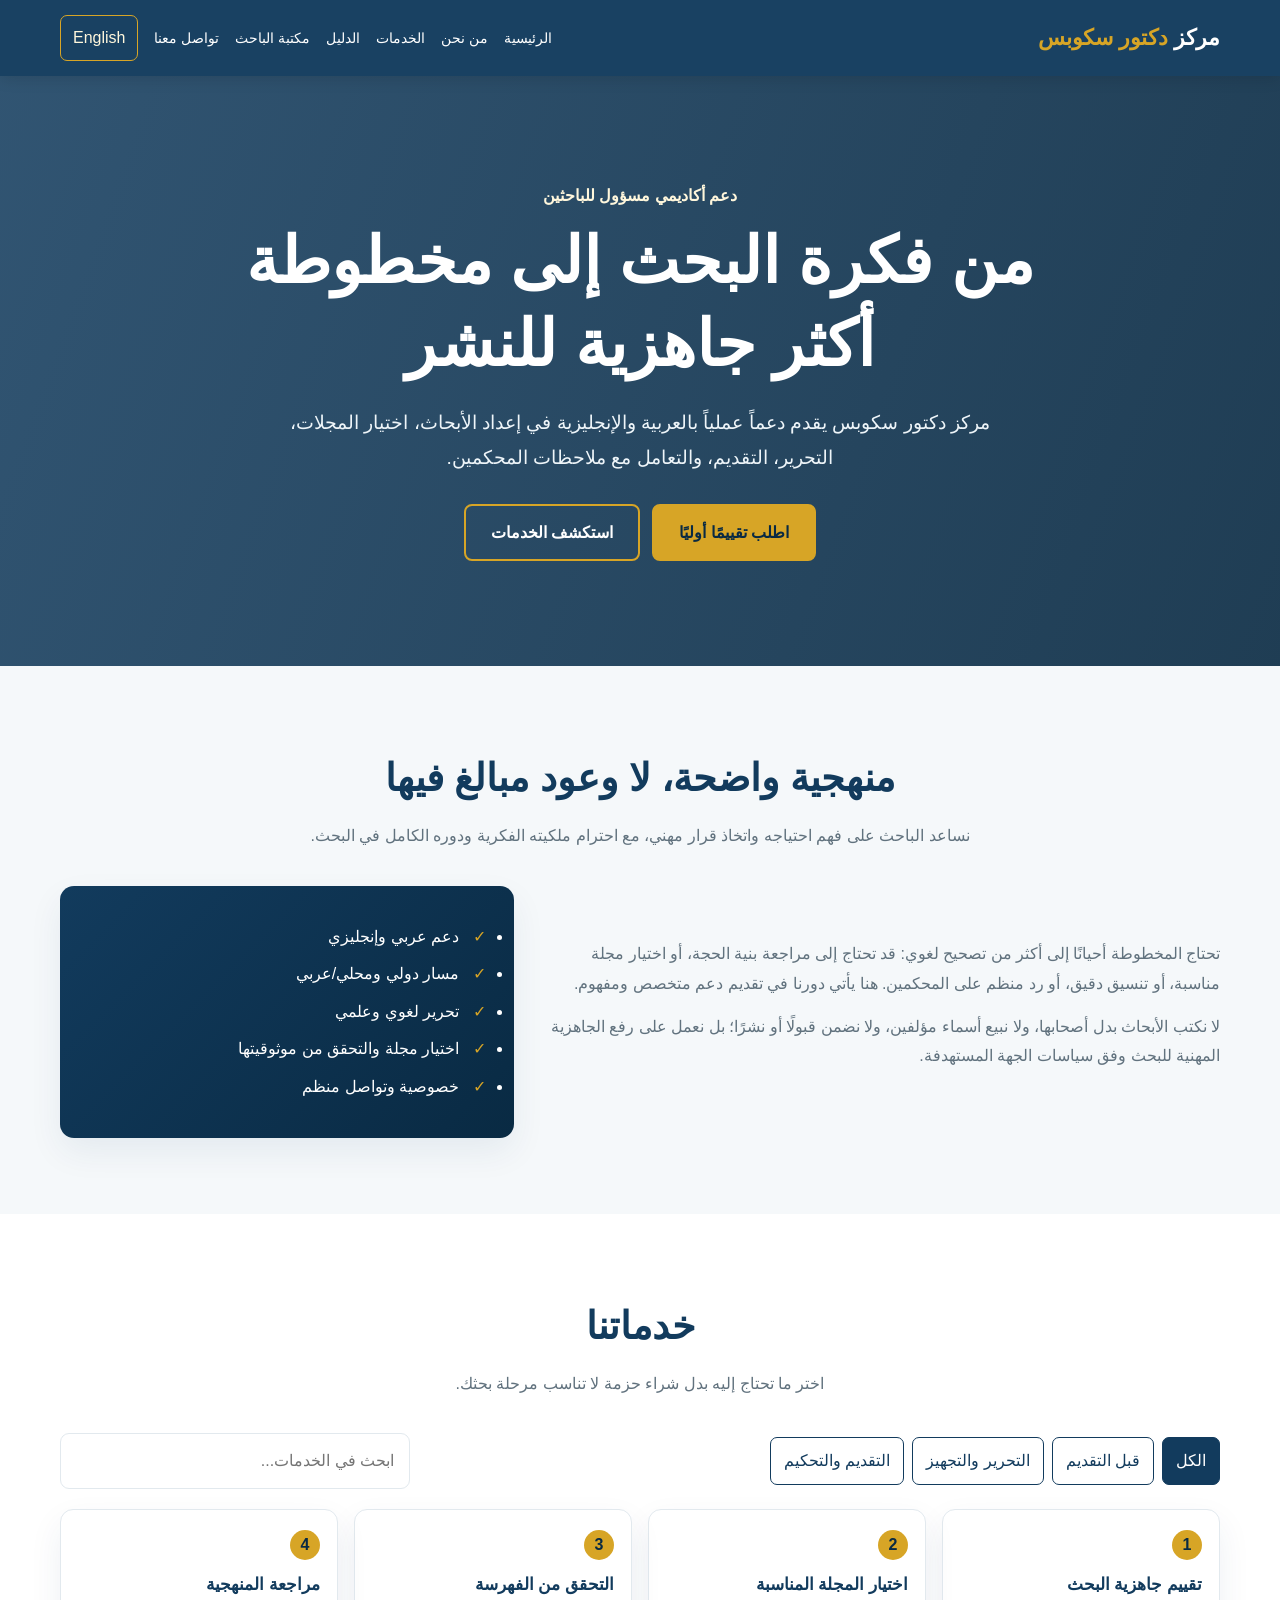
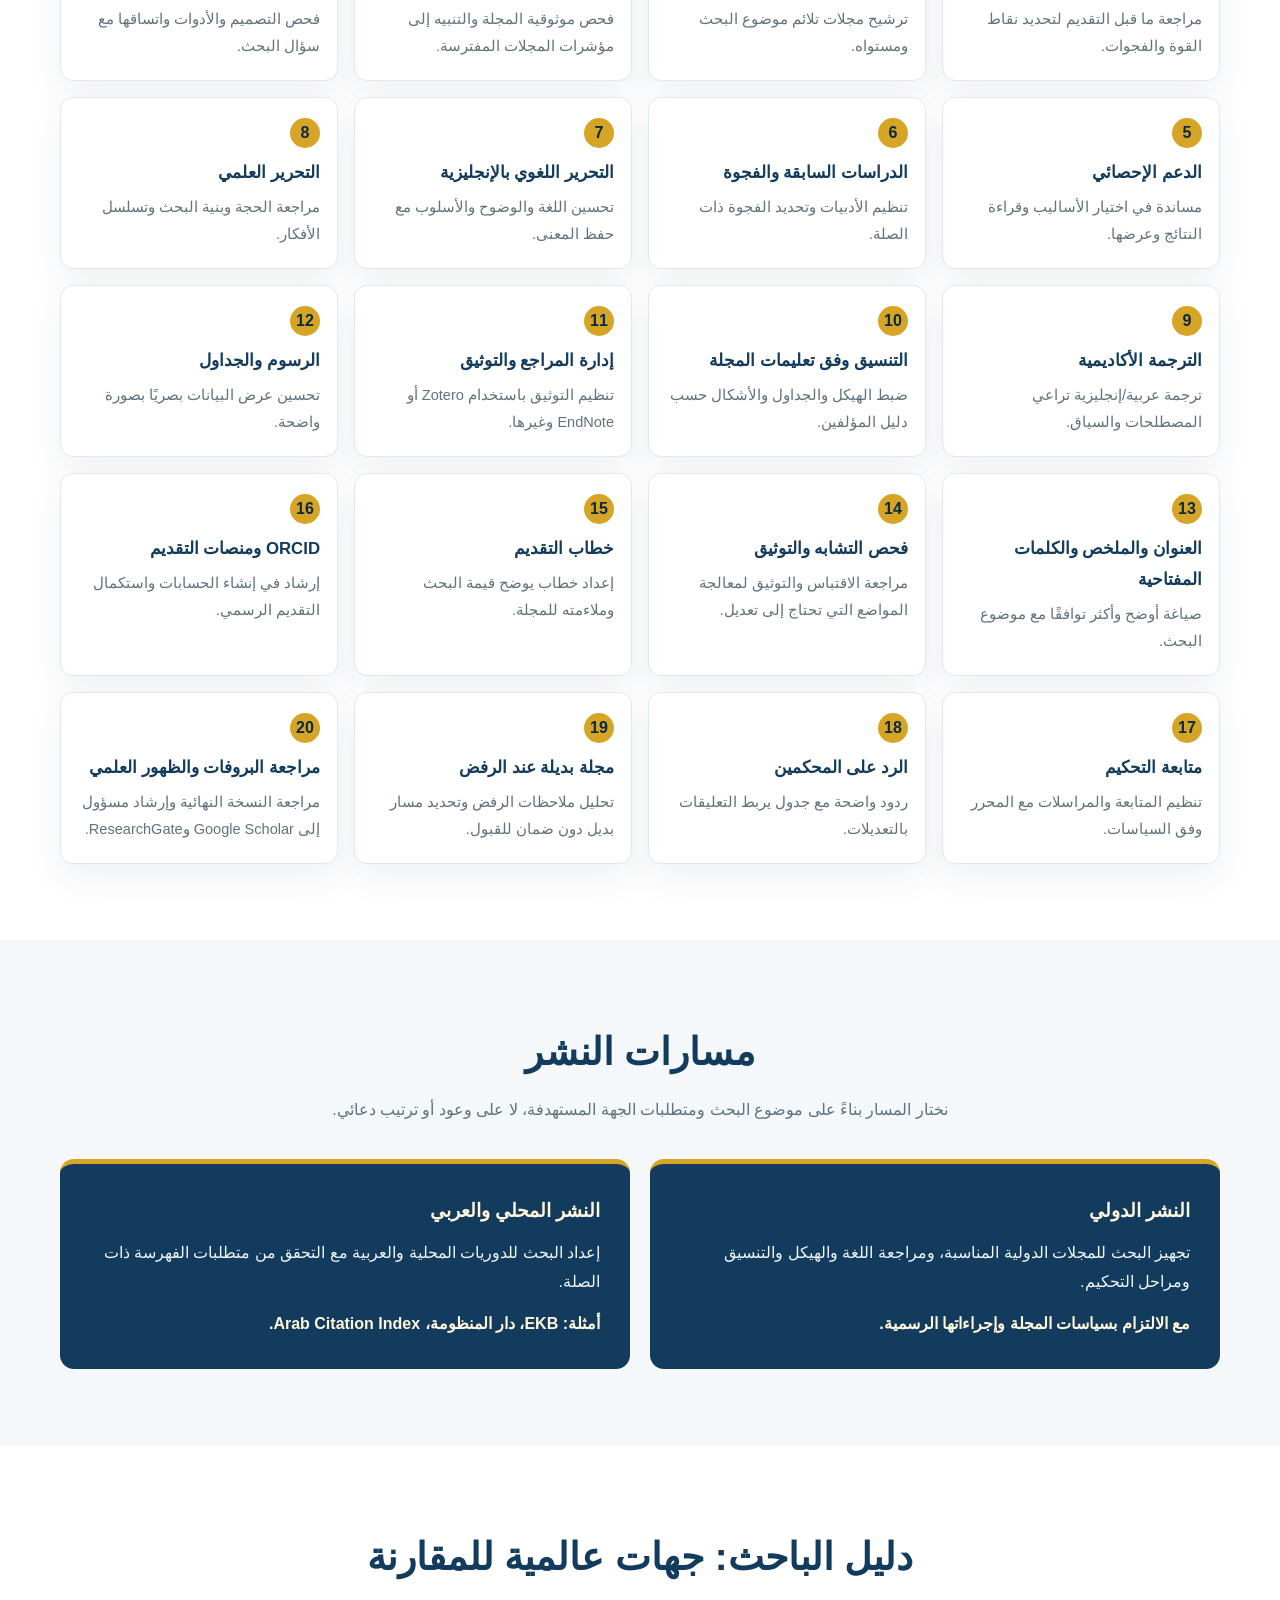
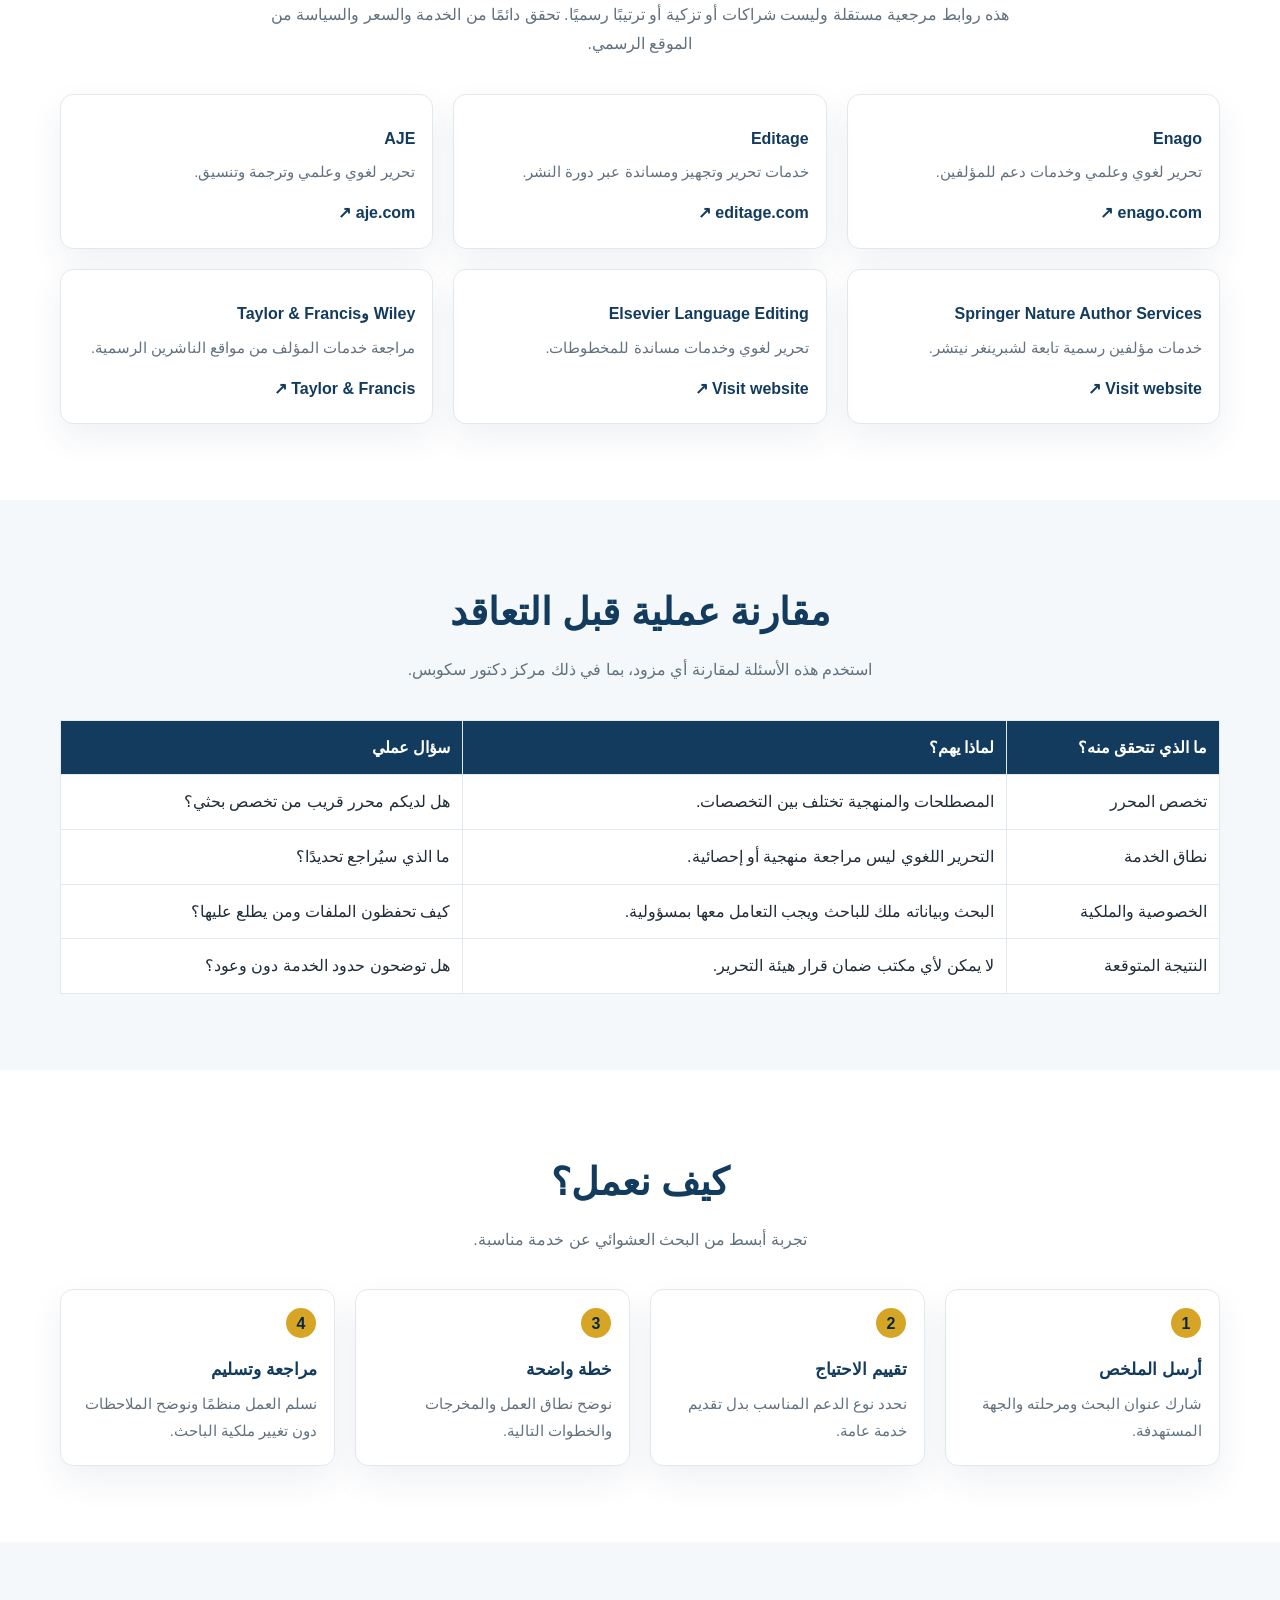
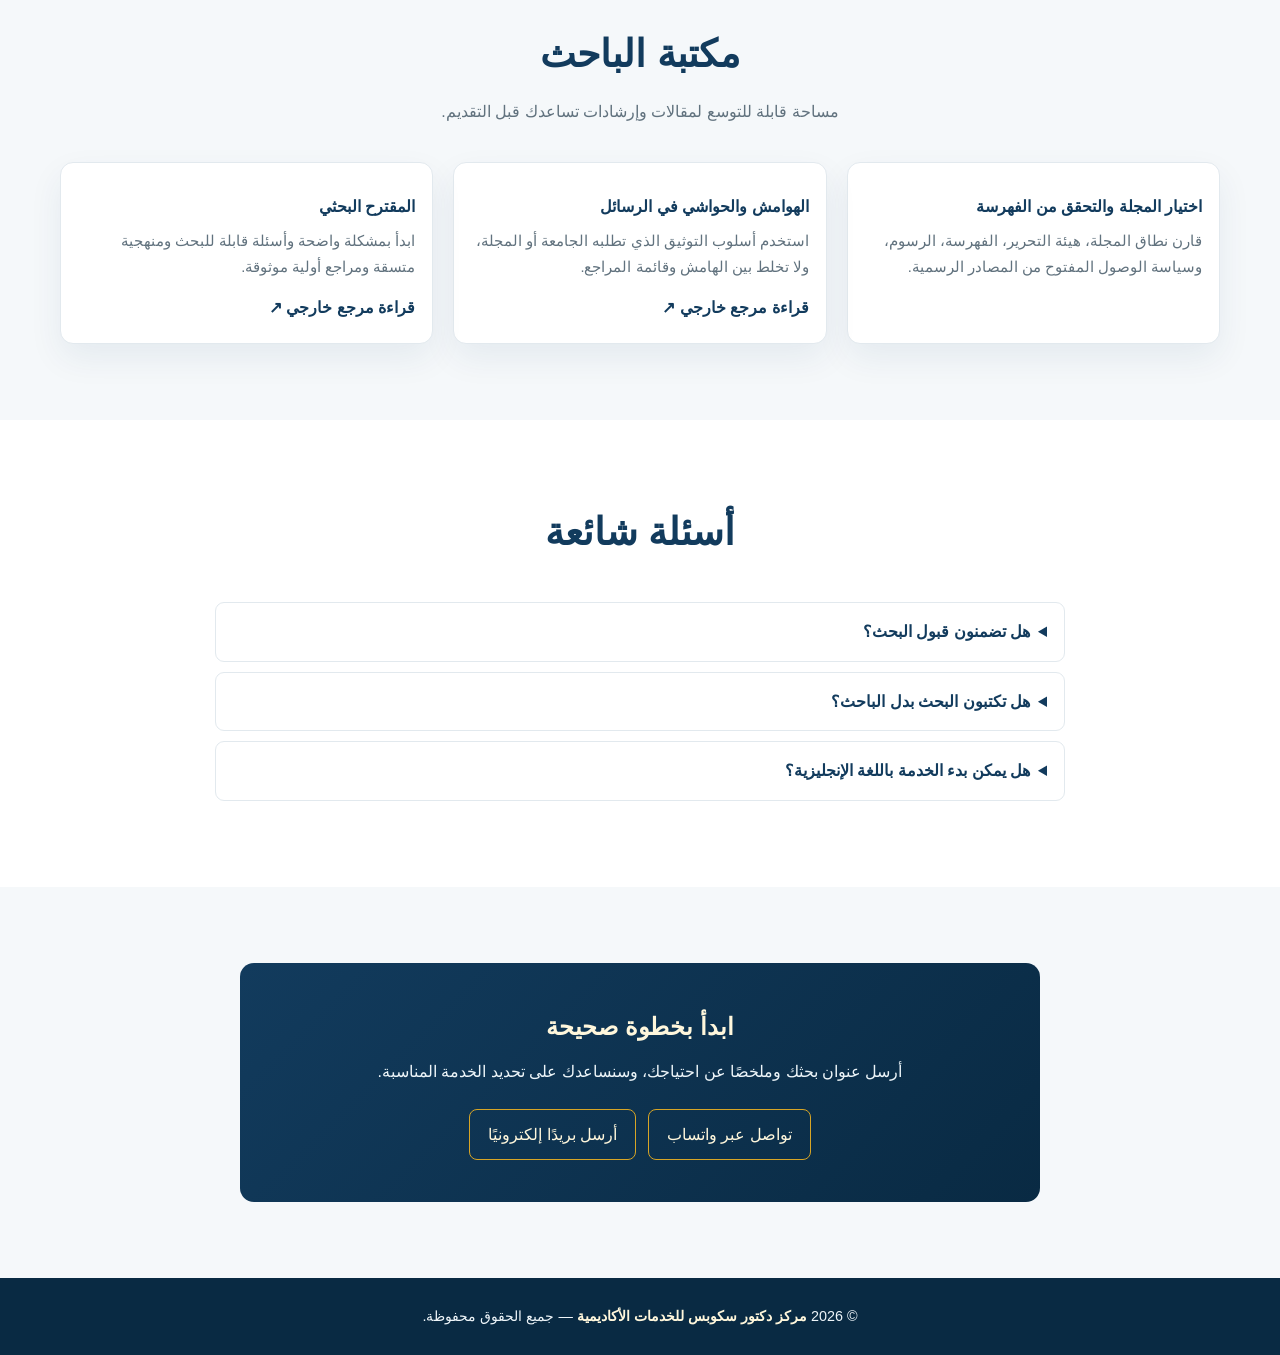
==== commit 5353cd03: "تطوير شامل للموقع مستلهم من احتياجات الباحثين مع دليل ومكتبة ومقارنة وفلاتر وأسئلة شائعة" ====
--- a/index.html
+++ b/index.html
@@ -1,574 +1,42 @@
-<!DOCTYPE html>
+<!doctype html>
 <html lang="ar" dir="rtl">
 <head>
-  <meta charset="UTF-8">
-  <meta name="viewport" content="width=device-width, initial-scale=1.0">
-  <meta name="description" content="مركز دكتور سكوبس للخدمات الأكاديمية والنشر العلمي: دعم الباحثين في النشر الدولي، التحرير الأكاديمي، اختيار المجلات، التحكيم، الترجمة، والتوثيق.">
-  <meta name="keywords" content="دكتور سكوبس, خدمات أكاديمية, تحرير علمي, تحرير لغوي, النشر الدولي, Choosing journal, Scopus, EKB, Arab Citation Index">
-  <meta name="author" content="مركز دكتور سكوبس">
-  <meta name="theme-color" content="#173b5e">
-  <meta property="og:title" content="مركز دكتور سكوبس | Doktor Scopus Center">
-  <meta property="og:description" content="خدمات أكاديمية متكاملة للباحثين وطلاب الدراسات العليا في العربية والإنجليزية.">
+  <meta charset="utf-8">
+  <meta name="viewport" content="width=device-width, initial-scale=1">
+  <meta name="description" content="مركز دكتور سكوبس: خدمات أكاديمية متكاملة للباحثين وطلاب الدراسات العليا، من تقييم البحث واختيار المجلة إلى التحرير والتقديم والرد على المحكمين.">
+  <meta name="keywords" content="خدمات أكاديمية، نشر دولي، تحرير علمي، اختيار مجلة، رد على المحكمين، Scopus، EKB، دار المنظومة">
+  <meta name="theme-color" content="#123b5d">
+  <meta property="og:title" content="مركز دكتور سكوبس | دعم الباحثين والنشر العلمي">
+  <meta property="og:description" content="دعم أكاديمي مسؤول بالعربية والإنجليزية للباحثين وطلاب الدراسات العليا.">
   <meta property="og:type" content="website">
-  <title>مركز دكتور سكوبس | Doctor Scopus Center</title>
-  <link rel="icon" href="data:image/svg+xml,%3Csvg xmlns='http://www.w3.org/2000/svg' viewBox='0 0 64 64'%3E%3Crect width='64' height='64' rx='12' fill='%23173b5e'/%3E%3Ctext x='32' y='44' text-anchor='middle' font-size='32' font-family='Arial' fill='%23d4a017'%3EDS%3C/text%3E%3C/svg%3E" type="image/svg+xml">
+  <title>مركز دكتور سكوبس | دعم الباحثين والنشر العلمي</title>
+  <link rel="icon" href="data:image/svg+xml,%3Csvg xmlns='http://www.w3.org/2000/svg' viewBox='0 0 64 64'%3E%3Crect width='64' height='64' rx='14' fill='%23123b5d'/%3E%3Ctext x='32' y='43' text-anchor='middle' font-size='29' font-family='Arial' fill='%23d7a526'%3EDS%3C/text%3E%3C/svg%3E">
   <style>
-    :root {
-      --navy:#173b5e;
-      --navy-2:#0f2d47;
-      --gold:#d4a017;
-      --gold-soft:#f5e9b9;
-      --ink:#1f2c39;
-      --muted:#586b79;
-      --surface:#f5f8fb;
-      --line:#e3eaf0;
-      --white:#fff;
-      --shadow:0 12px 28px rgba(23,59,94,.08);
-      --radius:14px;
-    }
-    * { box-sizing:border-box; margin:0; padding:0; }
-    html { scroll-behavior:smooth; }
-    body {
-      font-family:Tahoma, Arial, sans-serif;
-      line-height:1.9;
-      color:var(--ink);
-      background:var(--white);
-    }
-    body[dir="ltr"] { font-family:Arial, Helvetica, sans-serif; }
-    a { color:inherit; text-decoration:none; }
-    ul, ol { list-style:none; }
-    img { max-width:100%; display:block; }
-    .container { width:min(1180px,calc(100% - 36px)); margin:0 auto; }
-    header {
-      position:sticky; top:0; z-index:100;
-      background:rgba(23,59,94,.98);
-      backdrop-filter:blur(4px);
-      box-shadow:0 2px 12px rgba(0,0,0,.12);
-    }
-    .header-inner {
-      min-height:78px;
-      display:flex; align-items:center; justify-content:space-between; gap:20px;
-    }
-    .brand { color:var(--white); font-weight:700; font-size:1.35rem; white-space:nowrap; }
-    .brand span { color:var(--gold); }
-    nav { display:flex; align-items:center; flex-wrap:wrap; gap:16px; }
-    nav a {
-      color:var(--white);
-      font-size:.9rem;
-      transition:color .2s ease;
-    }
-    nav a:hover, nav a:focus { color:var(--gold-soft); }
-    .lang-btn {
-      border:1px solid var(--gold);
-      background:transparent;
-      color:var(--gold-soft);
-      padding:8px 12px;
-      border-radius:8px;
-      cursor:pointer;
-      font:inherit;
-    }
-    .hero {
-      min-height:560px;
-      display:grid; place-items:center;
-      text-align:center;
-      color:var(--white);
-      padding:90px 20px;
-      background:linear-gradient(rgba(23,59,94,.83), rgba(15,45,71,.92)),
-                 url('https://images.unsplash.com/photo-1481627834876-b7833e8f5570?auto=format&fit=crop&w=1600&q=80') center/cover no-repeat;
-    }
-    .hero-content { max-width:820px; }
-    .eyebrow {
-      color:var(--gold-soft);
-      font-weight:700;
-      letter-spacing:.4px;
-      margin-bottom:12px;
-    }
-    .hero h1 {
-      font-size:clamp(2.2rem,5vw,4rem);
-      line-height:1.3;
-      margin-bottom:18px;
-    }
-    .hero p {
-      max-width:720px;
-      margin:0 auto;
-      font-size:clamp(1.05rem,1.8vw,1.25rem);
-      color:#ebf3fa;
-    }
-    .hero-actions { margin-top:26px; display:flex; justify-content:center; gap:12px; flex-wrap:wrap; }
-    .btn {
-      display:inline-block;
-      padding:13px 26px;
-      border-radius:8px;
-      font-weight:700;
-      transition:.2s ease;
-      border:2px solid var(--gold);
-    }
-    .btn-primary {
-      background:var(--gold);
-      color:var(--navy-2);
-    }
-    .btn-primary:hover,.btn-primary:focus { background:transparent; color:var(--white); }
-    .btn-secondary {
-      background:transparent;
-      color:var(--white);
-    }
-    .btn-secondary:hover,.btn-secondary:focus { background:var(--gold); color:var(--navy-2); }
-    section { padding:78px 0; scroll-margin-top:90px; }
-    section:nth-of-type(even) { background:var(--surface); }
-    .section-head {
-      max-width:760px;
-      margin:0 auto 34px;
-      text-align:center;
-    }
-    .section-head h2 {
-      color:var(--navy);
-      font-size:clamp(1.8rem,3vw,2.5rem);
-      margin-bottom:10px;
-    }
-    .section-head p { color:var(--muted); }
-    .grid-4 { display:grid; grid-template-columns:repeat(4,1fr); gap:18px; }
-    .card {
-      background:var(--white);
-      border:1px solid var(--line);
-      border-radius:var(--radius);
-      box-shadow:var(--shadow);
-      padding:22px 18px;
-    }
-    .card h3 {
-      color:var(--navy);
-      margin-bottom:8px;
-      font-size:1.08rem;
-    }
-    .card p { color:var(--muted); font-size:.93rem; }
-    .num {
-      width:32px; height:32px; border-radius:50%;
-      display:grid; place-items:center;
-      background:var(--gold); color:var(--navy-2);
-      font-weight:700; margin-bottom:12px;
-    }
-    .about-box {
-      display:grid; grid-template-columns:1.2fr .8fr; gap:26px; align-items:center;
-    }
-    .about-text p { color:var(--muted); margin-bottom:14px; }
-    .about-panel {
-      background:linear-gradient(135deg,var(--navy),var(--navy-2));
-      color:var(--white);
-      border-radius:var(--radius);
-      padding:28px 22px;
-    }
-    .about-panel ul li {
-      position:relative; padding-right:28px; margin-bottom:10px; color:#ebf3fa;
-    }
-    body[dir="ltr"] .about-panel ul li { padding-right:0; padding-left:28px; }
-    .about-panel ul li::before {
-      content:'✓'; position:absolute; right:0; color:var(--gold);
-      font-weight:700;
-    }
-    body[dir="ltr"] .about-panel ul li::before { right:auto; left:0; }
-    .path-grid { display:grid; grid-template-columns:repeat(2,1fr); gap:22px; }
-    .path-card {
-      background:var(--navy);
-      color:var(--white);
-      padding:30px 28px;
-      border-radius:var(--radius);
-      border-top:5px solid var(--gold);
-    }
-    .path-card h3 { color:var(--gold-soft); margin-bottom:12px; }
-    .path-card p { color:#ebf3fa; margin-bottom:12px; }
-    .path-card strong { display:block; color:var(--gold-soft); }
-    .partners-grid { display:grid; grid-template-columns:repeat(3,1fr); gap:18px; }
-    .partner-card {
-      background:var(--white);
-      border:1px solid var(--line);
-      border-radius:var(--radius);
-      padding:22px 18px;
-      box-shadow:var(--shadow);
-    }
-    .partner-card h3 { color:var(--navy); margin-bottom:8px; }
-    .partner-card p { color:var(--muted); margin-bottom:10px; font-size:.92rem; }
-    .partner-card a { color:var(--navy); font-weight:700; }
-    .steps-grid { display:grid; grid-template-columns:repeat(4,1fr); gap:18px; }
-    .step-card { position:relative; padding-right:62px; }
-    body[dir="ltr"] .step-card { padding-right:18px; padding-left:62px; }
-    .step-card::before {
-      content:attr(data-step);
-      position:absolute; right:18px; top:25px;
-      width:34px;height:34px;border-radius:50%;
-      display:grid;place-items:center;
-      background:var(--gold); color:var(--navy-2); font-weight:700;
-    }
-    body[dir="ltr"] .step-card::before { right:auto; left:18px; }
-    .why-list {
-      display:grid; grid-template-columns:repeat(2,1fr);
-      gap:16px 28px; max-width:920px; margin:0 auto;
-    }
-    .why-list li {
-      position:relative;
-      padding-right:28px; color:var(--muted);
-    }
-    body[dir="ltr"] .why-list li { padding-right:0; padding-left:28px; }
-    .why-list li::before {
-      content:'✓'; position:absolute; right:0; color:var(--gold); font-weight:700;
-    }
-    body[dir="ltr"] .why-list li::before { right:auto; left:0; }
-    .notice {
-      max-width:900px; margin:24px auto 0;
-      background:var(--gold-soft);
-      border-right:4px solid var(--gold);
-      border-radius:8px;
-      padding:16px 18px;
-      color:var(--navy-2);
-    }
-    body[dir="ltr"] .notice { border-right:0; border-left:4px solid var(--gold); }
-    .compare-wrap { overflow-x:auto; }
-    table {
-      width:100%; border-collapse:collapse; min-width:900px;
-      background:var(--white); border:1px solid var(--line); border-radius:12px; overflow:hidden;
-    }
-    th, td {
-      border:1px solid var(--line);
-      padding:12px 10px;
-      text-align:right;
-      vertical-align:top;
-      color:var(--ink);
-    }
-    body[dir="ltr"] th, body[dir="ltr"] td { text-align:left; }
-    th {
-      background:var(--navy);
-      color:var(--white);
-      font-weight:700;
-    }
-    .contact-box {
-      max-width:780px; margin:0 auto;
-      text-align:center;
-      background:linear-gradient(135deg,var(--navy),var(--navy-2));
-      color:var(--white); border-radius:var(--radius);
-      padding:42px 26px;
-    }
-    .contact-box h2 { color:var(--gold-soft); margin-bottom:8px; }
-    .contact-box p { color:#edf3f7; margin-bottom:16px; }
-    .contact-links { display:flex; justify-content:center; gap:14px; flex-wrap:wrap; }
-    .contact-links a {
-      display:inline-block; padding:10px 18px; border-radius:8px;
-      border:1px solid var(--gold); color:var(--gold-soft);
-      transition:.2s ease;
-    }
-    .contact-links a:hover,.contact-links a:focus { background:var(--gold); color:var(--navy-2); }
-    footer {
-      background:var(--navy-2);
-      color:#edf3f7;
-      text-align:center;
-      padding:22px 18px;
-      font-size:.9rem;
-    }
-    footer strong { color:var(--gold-soft); }
-    @media (max-width:980px) {
-      .grid-4, .partners-grid, .steps-grid { grid-template-columns:repeat(2,1fr); }
-      .about-box { grid-template-columns:1fr; }
-      .header-inner { flex-direction:column; justify-content:center; padding:14px 0; }
-      nav { justify-content:center; }
-    }
-    @media (max-width:620px) {
-      .container { width:min(100% - 24px, 1180px); }
-      .grid-4, .partners-grid, .steps-grid, .path-grid, .why-list { grid-template-columns:1fr; }
-      .hero { min-height:500px; }
-      section { padding:64px 0; }
-      nav a { font-size:.82rem; }
-      .hero-actions { flex-direction:column; }
-      .btn { width:100%; }
-    }
+    :root{--blue:#123b5d;--deep:#092a43;--gold:#d7a526;--cream:#fff7dc;--ink:#1f2d38;--muted:#61727e;--bg:#f5f8fa;--line:#e2e9ee;--white:#fff;--shadow:0 14px 34px #123b5d12}*{box-sizing:border-box;margin:0;padding:0}html{scroll-behavior:smooth}body{font-family:Tahoma,Arial,sans-serif;line-height:1.85;color:var(--ink);background:#fff}body.ltr{direction:ltr;font-family:Arial,Helvetica,sans-serif}a{text-decoration:none;color:inherit}.wrap{width:min(1160px,calc(100% - 32px));margin:auto}header{position:sticky;top:0;z-index:20;background:#123b5df7;color:#fff;box-shadow:0 2px 15px #0002}.head{min-height:76px;display:flex;align-items:center;justify-content:space-between;gap:18px}.logo{font-size:1.35rem;font-weight:800;white-space:nowrap}.logo b{color:var(--gold)}nav{display:flex;align-items:center;gap:16px;flex-wrap:wrap}nav a{font-size:.9rem;color:#fff}nav a:hover,nav a:focus{color:var(--cream)}button{font:inherit}.lang{padding:7px 12px;border:1px solid var(--gold);border-radius:7px;background:transparent;color:var(--cream);cursor:pointer}.hero{min-height:590px;display:grid;place-items:center;text-align:center;color:#fff;padding:90px 15px;background:linear-gradient(110deg,#123b5dde,#092a43e8),url('https://images.unsplash.com/photo-1481627834876-b7833e8f5570?auto=format&fit=crop&w=1600&q=85') center/cover}.hero-in{max-width:850px}.tag{color:var(--cream);font-weight:bold;margin-bottom:10px}.hero h1{font-size:clamp(2.2rem,5vw,4rem);line-height:1.3;margin-bottom:18px}.hero p{max-width:720px;margin:auto;color:#eef5f9;font-size:clamp(1rem,2vw,1.2rem)}.actions{display:flex;justify-content:center;gap:12px;flex-wrap:wrap;margin-top:28px}.btn{display:inline-block;padding:12px 25px;border:2px solid var(--gold);border-radius:8px;font-weight:bold;transition:.2s}.primary{background:var(--gold);color:var(--deep)}.primary:hover{background:transparent;color:#fff}.outline{color:#fff}.outline:hover{background:var(--gold);color:var(--deep)}section{padding:76px 0;scroll-margin-top:82px}section:nth-child(even){background:var(--bg)}.intro{text-align:center;max-width:780px;margin:0 auto 35px}.intro h2{color:var(--blue);font-size:clamp(1.75rem,3vw,2.45rem);margin-bottom:8px}.intro p{color:var(--muted)}.about{display:grid;grid-template-columns:1.2fr .8fr;gap:25px;align-items:center}.about p{color:var(--muted);margin-bottom:13px}.panel{padding:28px;border-radius:14px;background:linear-gradient(135deg,var(--blue),var(--deep));color:#fff;box-shadow:var(--shadow)}.panel li{position:relative;padding-right:27px;margin:8px 0}.panel li:before{content:'✓';position:absolute;right:0;color:var(--gold)}body.ltr .panel li{padding-right:0;padding-left:27px}body.ltr .panel li:before{right:auto;left:0}.toolbar{display:flex;justify-content:space-between;align-items:center;gap:12px;margin-bottom:20px;flex-wrap:wrap}.search{width:min(350px,100%);padding:12px 15px;border:1px solid var(--line);border-radius:9px;font:inherit}.filter{display:flex;gap:8px;flex-wrap:wrap}.filter button{border:1px solid var(--blue);color:var(--blue);background:#fff;padding:8px 13px;border-radius:7px;cursor:pointer}.filter button.active,.filter button:hover{background:var(--blue);color:#fff}.services{display:grid;grid-template-columns:repeat(4,1fr);gap:16px}.card{background:#fff;border:1px solid var(--line);border-radius:13px;padding:20px 17px;box-shadow:var(--shadow);transition:transform .2s,box-shadow .2s}.card:hover{transform:translateY(-3px);box-shadow:0 17px 35px #123b5d18}.card h3{color:var(--blue);font-size:1.05rem;margin:9px 0 6px}.card p{color:var(--muted);font-size:.91rem}.num{display:grid;place-items:center;width:30px;height:30px;border-radius:50%;background:var(--gold);color:var(--deep);font-weight:bold}.paths,.steps,.resources{display:grid;grid-template-columns:repeat(2,1fr);gap:20px}.path{padding:30px;border-radius:14px;background:var(--blue);color:#fff;border-top:5px solid var(--gold)}.path h3{color:var(--cream);margin-bottom:9px}.path p{color:#edf5f9}.path strong{display:block;color:var(--cream);margin-top:12px}.steps{grid-template-columns:repeat(4,1fr)}.step{position:relative;padding-top:55px}.step .num{position:absolute;top:18px;right:18px}body.ltr .step .num{right:auto;left:18px}.checks{display:grid;grid-template-columns:repeat(2,1fr);gap:15px;max-width:900px;margin:auto}.checks li{position:relative;padding-right:28px;color:var(--muted)}.checks li:before{content:'✓';position:absolute;right:0;color:var(--gold);font-weight:bold}body.ltr .checks li{padding-right:0;padding-left:28px}body.ltr .checks li:before{right:auto;left:0}.notice{max-width:900px;margin:25px auto 0;background:var(--cream);border-right:4px solid var(--gold);padding:15px 18px;color:var(--deep);border-radius:8px}body.ltr .notice{border-right:0;border-left:4px solid var(--gold)}.resources{grid-template-columns:repeat(3,1fr)}.resource h3{font-size:1rem}.resource a{display:inline-block;margin-top:12px;color:var(--blue);font-weight:bold}.compare{overflow-x:auto}table{width:100%;min-width:850px;border-collapse:collapse;background:#fff}th,td{border:1px solid var(--line);padding:12px;text-align:right;vertical-align:top}body.ltr th,body.ltr td{text-align:left}th{background:var(--blue);color:#fff}.faq{max-width:850px;margin:auto}.faq details{background:#fff;border:1px solid var(--line);border-radius:9px;margin:10px 0;padding:14px 17px}.faq summary{cursor:pointer;color:var(--blue);font-weight:bold}.faq p{color:var(--muted);margin-top:9px}.contact{max-width:800px;margin:auto;text-align:center;background:linear-gradient(135deg,var(--blue),var(--deep));color:#fff;border-radius:14px;padding:42px 22px}.contact h2{color:var(--cream);margin-bottom:8px}.contact p{color:#edf5f9}.contact-links{display:flex;justify-content:center;gap:12px;flex-wrap:wrap;margin-top:22px}.contact-links a{border:1px solid var(--gold);color:var(--cream);border-radius:8px;padding:10px 18px}.contact-links a:hover{background:var(--gold);color:var(--deep)}footer{background:var(--deep);color:#eef5f9;text-align:center;padding:25px 15px;font-size:.9rem}footer b{color:var(--cream)}.hide{display:none!important}@media(max-width:950px){.services{grid-template-columns:repeat(2,1fr)}.steps{grid-template-columns:repeat(2,1fr)}.about{grid-template-columns:1fr}.head{flex-direction:column;padding:13px 0}nav{justify-content:center}}@media(max-width:620px){.wrap{width:min(100% - 22px,1160px)}.services,.steps,.paths,.resources,.checks{grid-template-columns:1fr}section{padding:58px 0}.hero{min-height:520px}.actions{flex-direction:column}.btn{width:100%}nav{gap:10px}nav a{font-size:.78rem}}
   </style>
 </head>
 <body>
-  <header>
-    <div class="container header-inner">
-      <a class="brand" href="#home">مركز <span>دكتور سكوبس</span></a>
-      <nav aria-label="القائمة الرئيسية">
-        <a href="#home" data-ar="الرئيسية" data-en="Home">الرئيسية</a>
-        <a href="#about" data-ar="من نحن" data-en="About">من نحن</a>
-        <a href="#services" data-ar="خدماتنا" data-en="Services">خدماتنا</a>
-        <a href="#global" data-ar="المكاتب العالمية" data-en="Global Offices">المكاتب العالمية</a>
-        <a href="#compare" data-ar="المقارنة" data-en="Comparison">المقارنة</a>
-        <a href="#contact" data-ar="تواصل معنا" data-en="Contact">تواصل معنا</a>
-        <button class="lang-btn" id="langToggle" type="button">English</button>
-      </nav>
-    </div>
-  </header>
-
-  <main>
-    <section id="home" class="hero">
-      <div class="hero-content">
-        <p class="eyebrow" data-ar="دعم أكاديمي يواكب رحلتك البحثية" data-en="Academic support for every stage of your research journey">دعم أكاديمي يواكب رحلتك البحثية</p>
-        <h1 data-ar="مركز دكتور سكوبس للخدمات الأكاديمية" data-en="Doctor Scopus Center for Academic Services">مركز دكتور سكوبس للخدمات الأكاديمية</h1>
-        <p data-ar="نساعد الباحثين وطلاب الدراسات العليا على إعداد أبحاثهم وتطويرها وتنسيقها وفق معايير النشر الدولي والمحلي، مع الالتزام بالنزاهة العلمية والشفافية." data-en="We help researchers and graduate students prepare, refine, and format their work according to national and international publishing standards while upholding research integrity and transparency.">نساعد الباحثين وطلاب الدراسات العليا على إعداد أبحاثهم وتطويرها وتنسيقها وفق معايير النشر الدولي والمحلي، مع الالتزام بالنزاهة العلمية والشفافية.</p>
-        <div class="hero-actions">
-          <a class="btn btn-primary" href="#contact" data-ar="تواصل معنا" data-en="Contact us">تواصل معنا</a>
-          <a class="btn btn-secondary" href="#services" data-ar="اكتشف خدماتنا" data-en="Explore services">اكتشف خدماتنا</a>
-        </div>
-      </div>
-    </section>
-
-    <section id="about">
-      <div class="container">
-        <div class="section-head">
-          <h2 data-ar="من نحن" data-en="About Us">من نحن</h2>
-          <p data-ar="نقدم خدمات أكاديمية مبنية على الفهم العميق للبحث العلمي ومتطلباته، مع تركيز على الجودة، الوضوح، والملاءمة للمجلة أو الجهة المستهدفة." data-en="We provide academic services rooted in a deep understanding of scholarly research and publishing requirements, with emphasis on quality, clarity, and fit with target journals or institutions.">نقدم خدمات أكاديمية مبنية على الفهم العميق للبحث العلمي ومتطلباته، مع تركيز على الجودة، الوضوح، والملاءمة للمجلة أو الجهة المستهدفة.</p>
-        </div>
-        <div class="about-box">
-          <div class="about-text">
-            <p data-ar="يواجه الباحثون تحديات تتجاوز قيمة البحث العلمي نفسها، مثل صياغة اللغة الأكاديمية، مراعاة ضوابط المجلة، الالتزام بالمنهجية، والتعامل مع ملاحظات التحكيم. لذلك، نعمل على تقديم دعم عملي يعزز فرص نجاح البحث في المسار الصحيح." data-en="Researchers often face issues beyond the scientific value of a paper, including academic English quality, journal-specific requirements, methodological rigor, and peer review feedback. Our support is designed to strengthen the manuscript while staying aligned with research ethics.">يواجه الباحثون تحديات تتجاوز قيمة البحث العلمي نفسها، مثل صياغة اللغة الأكاديمية، مراعاة ضوابط المجلة، الالتزام بالمنهجية، والتعامل مع ملاحظات التحكيم. لذلك، نعمل على تقديم دعم عملي يعزز فرص نجاح البحث في المسار الصحيح.</p>
-            <p data-ar="نلتزم بعدم كتابة البحث بدل الباحث، وعدم تقديم وعود بالقبول أو النشر، ونعمل فقط على دعم الباحث وربط البحث بالمعايير المهنية والأخلاقية." data-en="We do not write a paper in place of the researcher, we do not promise acceptance, and we always work within ethical academic standards and professional publishing norms.">نلتزم بعدم كتابة البحث بدل الباحث، وعدم تقديم وعود بالقبول أو النشر، ونعمل فقط على دعم الباحث وربط البحث بالمعايير المهنية والأخلاقية.</p>
-          </div>
-          <div class="about-panel">
-            <ul>
-              <li data-ar="تقييم جاهزية البحث للنشر" data-en="Publication-readiness assessment">تقييم جاهزية البحث للنشر</li>
-              <li data-ar="اختيار المجلة المناسبة" data-en="Journal selection support">اختيار المجلة المناسبة</li>
-              <li data-ar="تحرير لغوي وعلمي" data-en="Language and scientific editing">تحرير لغوي وعلمي</li>
-              <li data-ar="رد على محكمي المجلة" data-en="Response to reviewers">رد على محكمي المجلة</li>
-              <li data-ar="متابعة النشر المحلي والدولي" data-en="Local and international publishing guidance">متابعة النشر المحلي والدولي</li>
-            </ul>
-          </div>
-        </div>
-      </div>
-    </section>
-
-    <section id="services">
-      <div class="container">
-        <div class="section-head">
-          <h2 data-ar="20 خدمة للنشر الدولي" data-en="20 International Publishing Services">20 خدمة للنشر الدولي</h2>
-          <p data-ar="خدمات عملية تغطي المراحل الرئيسية من التقييم الأولي إلى ما بعد القبول، مع مراعاة جودة البحث، قابلية النشر، ومتطلبات المجلة." data-en="Operational services covering the main phases from initial evaluation to post-acceptance, while respecting manuscript quality, publication readiness, and journal requirements.">خدمات عملية تغطي المراحل الرئيسية من التقييم الأولي إلى ما بعد القبول، مع مراعاة جودة البحث، قابلية النشر، ومتطلبات المجلة.</p>
-        </div>
-        <div class="grid-4">
-          <article class="card"><div class="num">1</div><h3 data-ar="تقييم جاهزية البحث" data-en="Publication Readiness Review">تقييم جاهزية البحث</h3><p data-ar="مراجعة ما قبل التقديم لتحديد القوة والضعف والمعوقات المحتملة." data-en="Pre-submission review to identify strengths, gaps, and obstacles before submission.">مراجعة ما قبل التقديم لتحديد القوة والضعف والمعوقات المحتملة.</p></article>
-          <article class="card"><div class="num">2</div><h3 data-ar="اختيار المجلة" data-en="Journal Selection">اختيار المجلة</h3><p data-ar="ترشيح المجلات المناسبة لموضوع البحث ومستواه." data-en="Selecting journals that fit the topic, level, and aims of the study.">ترشيح المجلات المناسبة لموضوع البحث ومستواه.</p></article>
-          <article class="card"><div class="num">3</div><h3 data-ar="فحص الفهرسة" data-en="Indexing Review">فحص الفهرسة</h3><p data-ar="التحقق من نوع الفهرسة ومنع المجلات المفترسة." data-en="Checking indexing status and identifying predatory journal risks.">التحقق من نوع الفهرسة ومنع المجلات المفترسة.</p></article>
-          <article class="card"><div class="num">4</div><h3 data-ar="مراجعة المنهجية" data-en="Methodology Review">مراجعة المنهجية</h3><p data-ar="فحص التصميم، المنهج، والأساليب والاتساق العلمي." data-en="Reviewing design, methods, and alignment between hypotheses and data.">فحص التصميم، المنهج، والأساليب والاتساق العلمي.</p></article>
-          <article class="card"><div class="num">5</div><h3 data-ar="الدعم الإحصائي" data-en="Statistical Support">الدعم الإحصائي</h3><p data-ar="مساندة في اختيار الاختبارات المناسبة وقراءة النتائج." data-en="Support in selecting analytical methods and interpreting results.">مساندة في اختيار الاختبارات المناسبة وقراءة النتائج.</p></article>
-          <article class="card"><div class="num">6</div><h3 data-ar="البحث السابقي" data-en="Literature Review">البحث السابقي</h3><p data-ar="تحديد الأدبيات والفجوة البحثية وموقع البحث داخل السياق العلمي." data-en="Mapping literature and identifying the research gap.">تحديد الأدبيات والفجوة البحثية وموقع البحث داخل السياق العلمي.</p></article>
-          <article class="card"><div class="num">7</div><h3 data-ar="التحرير اللغوي" data-en="English Language Editing">التحرير اللغوي</h3><p data-ar="تحسين اللغة والوضوح والأسلوب الأكاديمي." data-en="Improving grammar, expression, and academic tone.">تحسين اللغة والوضوح والأسلوب الأكاديمي.</p></article>
-          <article class="card"><div class="num">8</div><h3 data-ar="التحرير العلمي" data-en="Scientific Editing">التحرير العلمي</h3><p data-ar="مراجعة الحجة العلمية، وضوح الفكرة، وبنية البحث." data-en="Reviewing argument flow, structure, and conceptual clarity.">مراجعة الحجة العلمية، وضوح الفكرة، وبنية البحث.</p></article>
-          <article class="card"><div class="num">9</div><h3 data-ar="الترجمة الأكاديمية" data-en="Academic Translation">الترجمة الأكاديمية</h3><p data-ar="ترجمة دقيقة بين العربية والإنجليزية مع الحفاظ على المعنى." data-en="Accurate translation with attention to terminology and scientific meaning.">ترجمة دقيقة بين العربية والإنجليزية مع الحفاظ على المعنى.</p></article>
-          <article class="card"><div class="num">10</div><h3 data-ar="تنسيق البحث" data-en="Manuscript Formatting">تنسيق البحث</h3><p data-ar="تطبيق تعليمات المجلة في الهيكل والتنسيق." data-en="Formatting the manuscript to match the target journal rules.">تطبيق تعليمات المجلة في الهيكل والتنسيق.</p></article>
-          <article class="card"><div class="num">11</div><h3 data-ar="إدارة المراجع" data-en="Reference Management">إدارة المراجع</h3><p data-ar="تنظيم المراجع وتنسيقها باستخدام أدوات مثل Zotero وEndNote." data-en="Managing references and citations with Zotero, EndNote, and similar tools.">تنظيم المراجع وتنسيقها باستخدام أدوات مثل Zotero وEndNote.</p></article>
-          <article class="card"><div class="num">12</div><h3 data-ar="الرسوم والجداول" data-en="Figures & Tables">الرسوم والجداول</h3><p data-ar="تصميم الجداول والرسوم لتوضيح النتائج بوضوح." data-en="Designing tables and figures to present results clearly.">تصميم الجداول والرسوم لتوضيح النتائج بوضوح.</p></article>
-          <article class="card"><div class="num">13</div><h3 data-ar="العنوان والملخص" data-en="Title, Abstract & Keywords">العنوان والملخص</h3><p data-ar="صياغة مختصرة وواضحة تعكس قيمة البحث." data-en="Crafting a sharper title, abstract, and keywords aligned with the journal.">صياغة مختصرة وواضحة تعكس قيمة البحث.</p></article>
-          <article class="card"><div class="num">14</div><h3 data-ar="فحص التشابه" data-en="Similarity & Citation Review">فحص التشابه</h3><p data-ar="مراجعة الاقتباس والتوثيق والتشابه الذكي." data-en="Checking citations, documentation, and similarity indicators.">مراجعة الاقتباس والتوثيق والتشابه الذكي.</p></article>
-          <article class="card"><div class="num">15</div><h3 data-ar="خطاب التقديم" data-en="Cover Letter">خطاب التقديم</h3><p data-ar="كتابة خطاب تقديم مناسب يبرز قيمة البحث." data-en="Preparing a professional cover letter for submission.">كتابة خطاب تقديم مناسب يبرز قيمة البحث.</p></article>
-          <article class="card"><div class="num">16</div><h3 data-ar="ORCID والتقديم" data-en="ORCID & Submission">ORCID والتقديم</h3><p data-ar="إعداد الحسابات وتسهيل عملية التقديم عبر المنصات الرسمية." data-en="Setting up ORCID accounts and preparing submissions on official platforms.">إعداد الحسابات وتسهيل عملية التقديم عبر المنصات الرسمية.</p></article>
-          <article class="card"><div class="num">17</div><h3 data-ar="متابعة التحكيم" data-en="Peer Review Follow-up">متابعة التحكيم</h3><p data-ar="متابعة حالة المقال والتواصل الرسمي مع المحرر." data-en="Tracking manuscript status and handling official communication.">متابعة حالة المقال والتواصل الرسمي مع المحرر.</p></article>
-          <article class="card"><div class="num">18</div><h3 data-ar="ردود المحكمين" data-en="Reviewer Response Drafting">ردود المحكمين</h3><p data-ar="صياغة ردود واضحة ومتماسكة مع جدول التعديلات." data-en="Preparing clear responses alongside a revision matrix.">صياغة ردود واضحة ومتماسكة مع جدول التعديلات.</p></article>
-          <article class="card"><div class="num">19</div><h3 data-ar="أولوية المجلة البديلة" data-en="Alternative Journal Strategy">أولوية المجلة البديلة</h3><p data-ar="تقييم الرفض وتحديد مسار بديل معقول ومناسب." data-en="Reviewing rejection reasons and identifying a realistic alternative path.">تقييم الرفض وتحديد مسار بديل معقول ومناسب.</p></article>
-          <article class="card"><div class="num">20</div><h3 data-ar="مراجعة البروفات" data-en="Proof Review & Visibility">مراجعة البروفات</h3><p data-ar="مراجعة البروفات النهائية وتوجيه الترويج العلمي المسؤول." data-en="Reviewing proofs and advising on respectful research visibility tools.">مراجعة البروفات النهائية وتوجيه الترويج العلمي المسؤول.</p></article>
-        </div>
-      </div>
-    </section>
-
-    <section id="publishing">
-      <div class="container">
-        <div class="section-head">
-          <h2 data-ar="مسارات النشر" data-en="Publishing Paths">مسارات النشر</h2>
-          <p data-ar="تتفاوت احتياجات الباحث حسب موضوعه ومرحلة البحث، لذلك نساعد على تحديد المسار الأنسب بين النشر الدولي والمحلي والعربي." data-en="Research needs vary by topic and stage, so we help identify the most suitable path between local, Arab, and international publishing.">تتفاوت احتياجات الباحث حسب موضوعه ومرحلة البحث، لذلك نساعد على تحديد المسار الأنسب بين النشر الدولي والمحلي والعربي.</p>
-        </div>
-        <div class="path-grid">
-          <article class="path-card">
-            <h3 data-ar="النشر الدولي" data-en="International Publishing">النشر الدولي</h3>
-            <p data-ar="تجهيز المخطوطة للمجلات الدولية، مع مراعاة اللغة، الهيكل، التنسيق، وسياق التحكيم العلمي." data-en="Preparing the manuscript for international journals with attention to language, structure, formatting, and peer-review context.">تجهيز المخطوطة للمجلات الدولية، مع مراعاة اللغة، الهيكل، التنسيق، وسياق التحكيم العلمي.</p>
-            <strong data-ar="مع الالتزام بسياسات المجلة والإجراءات الرسمية." data-en="Always aligned with the journal's published policies and procedures.">مع الالتزام بسياسات المجلة والإجراءات الرسمية.</strong>
-          </article>
-          <article class="path-card">
-            <h3 data-ar="النشر المحلي والعربي" data-en="Local and Arab Publishing">النشر المحلي والعربي</h3>
-            <p data-ar="تجهيز البحث للدوريات المحلية والعربية مع التحقق من فهارسها ومتطلباتها المرجعية." data-en="Preparing manuscripts for Arab and local journals while checking relevant indexing requirements and citation practices.">تجهيز البحث للدوريات المحلية والعربية مع التحقق من فهارسها ومتطلباتها المرجعية.</p>
-            <strong data-ar="أمثلة: EKB، دار المنظومة، Arab Citation Index." data-en="Examples: EKB, Dar Al-Mandumah, Arab Citation Index.">أمثلة: EKB، دار المنظومة، Arab Citation Index.</strong>
-          </article>
-        </div>
-      </div>
-    </section>
-
-    <section id="global">
-      <div class="container">
-        <div class="section-head">
-          <h2 data-ar="دليل المؤسسات والمكاتب العالمية المتخصصة" data-en="Global Institutions and Author-Service Providers">دليل المؤسسات والمكاتب العالمية المتخصصة</h2>
-          <p data-ar="تعد خدمات دعم المؤلفين أحد أعمدة مجتمع النشر العلمي الدولي، وتضم شركات مستقلة ومراكز متخصصة تابعة لدور النشر العالمية." data-en="Author-support services are an important part of the international scholarly publishing ecosystem, with independent companies and publishers' own service networks.">تعد خدمات دعم المؤلفين أحد أعمدة مجتمع النشر العلمي الدولي، وتضم شركات مستقلة ومراكز متخصصة تابعة لدور النشر العالمية.</p>
-        </div>
-
-        <div class="partners-grid">
-          <article class="partner-card">
-            <h3>Enago</h3>
-            <p data-ar="من أبرز المراكز العالمية في التحرير الأكاديمي، وتملك شبكة واسعة من المحررين المتخصصين في أكثر من 125 دولة." data-en="A leading academic editing platform with a broad network of subject-specialized editors.">من أبرز المراكز العالمية في التحرير الأكاديمي، وتملك شبكة واسعة من المحررين المتخصصين.</p>
-            <a href="https://www.enago.com" target="_blank" rel="noopener">enago.com</a>
-          </article>
-          <article class="partner-card">
-            <h3>Editage</h3>
-            <p data-ar="تغطي خدماتها المراحل المتعددة من البحث من التحرير إلى التنسيق والترويج بعد النشر." data-en="Offers comprehensive support across manuscript preparation, editing, graphics, and post-submission assistance.">تغطي خدماتها المراحل المتعددة من البحث من التحرير إلى التنسيق والترويج بعد النشر.</p>
-            <a href="https://www.editage.com" target="_blank" rel="noopener">editage.com</a>
-          </article>
-          <article class="partner-card">
-            <h3>AJE</h3>
-            <p data-ar="تتميز بخدمات التحرير العلمي واللغوي وفق معايير المجلات الغربية والأمريكية." data-en="Known for language and scientific editing services aligned with Western journal expectations.">تتميز بخدمات التحرير العلمي واللغوي وفق معايير المجلات الغربية والأمريكية.</p>
-            <a href="https://www.aje.com" target="_blank" rel="noopener">aje.com</a>
-          </article>
-          <article class="partner-card">
-            <h3>Springer Nature Author Services</h3>
-            <p data-ar="تقدم خدمات التحرير اللغوي والعلمي ضمن شبكة Springer Nature الرسمية." data-en="Official author-support platform within Springer Nature, with strong integration to journal workflows.">تقدم خدمات التحرير اللغوي والعلمي ضمن شبكة Springer Nature الرسمية.</p>
-            <a href="https://authorservices.springernature.com" target="_blank" rel="noopener">authorservices.springernature.com</a>
-          </article>
-          <article class="partner-card">
-            <h3>Elsevier Language Editing</h3>
-            <p data-ar="تغطي خدماتها التحضير قبل التقديم والتحرير اللغوي مع دعم مهني للمؤلف." data-en="Provides language editing and related support for authors preparing manuscripts.">تغطي خدماتها التحضير قبل التقديم والتحرير اللغوي مع دعم مهني للمؤلف.</p>
-            <a href="https://webshop.elsevier.com/language-editing/" target="_blank" rel="noopener">Elsevier Language Editing</a>
-          </article>
-          <article class="partner-card">
-            <h3>Wordvice</h3>
-            <p data-ar="تجمع بين تحسين اللغة والوضوح والمرونة في التسعير حسب عدد الكلمات." data-en="A practical option for clear academic language improvement with flexible pricing.">تجمع بين تحسين اللغة والوضوح والمرونة في التسعير حسب عدد الكلمات.</p>
-            <a href="https://www.wordvice.com" target="_blank" rel="noopener">wordvice.com</a>
-          </article>
-          <article class="partner-card">
-            <h3>PaperTrue</h3>
-            <p data-ar="تقدم خدمات التحرير والتنسيق والمراجعة للباحثين وعملاء النشر الإلكتروني." data-en="Offers editorial, formatting, and proofreading services for authors and academic clients.">تقدم خدمات التحرير والتنسيق والمراجعة للباحثين وعملاء النشر الإلكتروني.</p>
-            <a href="https://www.papertrue.com" target="_blank" rel="noopener">papertrue.com</a>
-          </article>
-          <article class="partner-card">
-            <h3>LetPub</h3>
-            <p data-ar="تركّز على النشر الطبي والطبيعي والهندسي مع دعم من محررين متخصصين في المجال." data-en="Provides services tailored to medical, natural, and engineering research fields.">تركّز على النشر الطبي والطبيعي والهندسي مع دعم من محررين متخصصين في المجال.</p>
-            <a href="https://www.letpub.com" target="_blank" rel="noopener">letpub.com</a>
-          </article>
-          <article class="partner-card">
-            <h3>Editor World</h3>
-            <p data-ar="نموذج سوق مفتوح يسمح للباحث باختيار المحرر الذي يناسب تخصصه مباشرة." data-en="Open-market model that allows authors to choose editors based on experience and fit.">نموذج سوق مفتوح يسمح للباحث باختيار المحرر الذي يناسب تخصصه مباشرة.</p>
-            <a href="https://www.editorworld.com" target="_blank" rel="noopener">editorworld.com</a>
-          </article>
-        </div>
-      </div>
-    </section>
-
-    <section id="compare">
-      <div class="container">
-        <div class="section-head">
-          <h2 data-ar="مقارنة سريعة بين أبرز المكاتب" data-en="Quick Comparison of Leading Providers">مقارنة سريعة بين أبرز المكاتب</h2>
-          <p data-ar="تساعد المقارنة في فهم الفروق بين الخدمات من حيث التخصص، التكلفة، والمرونة، وليس في إنشاء ترتيب رسمي." data-en="This comparison helps clarify differences in specialization, cost, and flexibility; it does not imply an official ranking." >تساعد المقارنة في فهم الفروق بين الخدمات من حيث التخصص، التكلفة، والمرونة، وليس في إنشاء ترتيب رسمي.</p>
-        </div>
-
-        <div class="compare-wrap">
-          <table>
-            <thead>
-              <tr>
-                <th data-ar="المزود" data-en="Provider">المزود</th>
-                <th data-ar="نطاق الخدمات" data-en="Service Scope">نطاق الخدمات</th>
-                <th data-ar="الميزة التنافسية" data-en="Key Advantage">الميزة التنافسية</th>
-                <th data-ar="الفئة المستهدفة" data-en="Target Group">الفئة المستهدفة</th>
-              </tr>
-            </thead>
-            <tbody>
-              <tr>
-                <td>Enago</td>
-                <td data-ar="تحرير لغوي وعلمي، محاكاة التحكيم، ردود، فحص تشابه" data-en="Language and scientific editing, mock review, response support, similarity review">تحرير لغوي وعلمي، محاكاة التحكيم، ردود، فحص تشابه</td>
-                <td data-ar="حلول شاملة مع حماية من الرفض" data-en="Comprehensive solution with rejection-protection mindset">حلول شاملة مع حماية من الرفض</td>
-                <td data-ar="باحثو المجلات عالية التأثير" data-en="Researchers targeting high-impact journals">باحثو المجلات عالية التأثير</td>
-              </tr>
-              <tr>
-                <td>Editage</td>
-                <td data-ar="تحرير، تحرير نقدي، تصميم جرافيكي، مراجعة إحصائية" data-en="Editing, substantive review, graphics, statistical review">تحرير، تحرير نقدي، تصميم جرافيكي، مراجعة إحصائية</td>
-                <td data-ar="دعم متكامل لكافة مراحل البحث" data-en="Broad support across the research lifecycle">دعم متكامل لكافة مراحل البحث</td>
-                <td data-ar="باحثون ومؤسسات أكاديمية" data-en="Researchers and academic institutions">باحثون ومؤسسات أكاديمية</td>
-              </tr>
-              <tr>
-                <td>AJE</td>
-                <td data-ar="تحرير لغوي، تحرير علمي، تحويلات، تنسيق" data-en="Language editing, scientific editing, translation, formatting">تحرير لغوي، تحرير علمي، تحويلات، تنسيق</td>
-                <td data-ar="ارتكاز على معايير المجلات الغربية" data-en="Strong alignment with Western journal standards">ارتكاز على معايير المجلات الغربية</td>
-                <td data-ar="باحثون ذوو تمويل مؤسسي" data-en="Researchers with institutional funding">باحثون ذوو تمويل مؤسسي</td>
-              </tr>
-              <tr>
-                <td>Springer Nature Author Services</td>
-                <td data-ar="تحرير لغوي وعلمي، تنسيق، ملخصات مصورة" data-en="Language and scientific editing, formatting, graphical abstracts">تحرير لغوي وعلمي، تنسيق، ملخصات مصورة</td>
-                <td data-ar="توافق مباشر مع مجلات شبرينغر نيتشر" data-en="Direct compatibility with Springer Nature journals">توافق مباشر مع مجلات شبرينغر نيتشر</td>
-                <td data-ar="باحثو مجلات Springer وNature" data-en="Authors targeting Springer Nature journals">باحثو مجلات Springer وNature</td>
-              </tr>
-              <tr>
-                <td>Wordvice</td>
-                <td data-ar="تحرير لغوي، تحسين النص، تسلسل الأفكار" data-en="Language editing, clarity enhancement, flow improvement">تحرير لغوي، تحسين النص، تسلسل الأفكار</td>
-                <td data-ar="سعر مرن وسريع" data-en="Fast and flexible pricing">سعر مرن وسريع</td>
-                <td data-ar="باحثون يطلبون تدقيق لغوي سريع" data-en="Researchers needing quick language polishing">باحثون يطلبون تدقيق لغوي سريع</td>
-              </tr>
-              <tr>
-                <td>Elsevier Author Services</td>
-                <td data-ar="تحرير لغوي، تنسيق LaTeX، ترخيص، JournalFinder" data-en="Language editing, LaTeX support, translation, JournalFinder">تحرير لغوي، تنسيق LaTeX، ترخيص، JournalFinder</td>
-                <td data-ar="تكامل مع نظام التقديم Elsevier" data-en="Integration with Elsevier systems and workflows">تكامل مع نظام التقديم Elsevier</td>
-                <td data-ar="باحثو مجلات Elsevier" data-en="Authors targeting Elsevier journals">باحثو مجلات Elsevier</td>
-              </tr>
-            </tbody>
-          </table>
-        </div>
-      </div>
-    </section>
-
-    <section id="process">
-      <div class="container">
-        <div class="section-head">
-          <h2 data-ar="كيف تختار المزود المناسب؟" data-en="How to Choose the Right Provider?">كيف تختار المزود المناسب؟</h2>
-          <p data-ar="اختيار مزود مناسب يعتمد على جودة البحث، نوع الخدمة المطلوبة، ومستوى المجلة المستهدفة." data-en="Choosing a suitable provider depends on manuscript quality, required services, and the target journal level.">اختيار مزود مناسب يعتمد على جودة البحث، نوع الخدمة المطلوبة، ومستوى المجلة المستهدفة.</p>
-        </div>
-        <div class="steps-grid">
-          <article class="card step-card" data-step="1"><h3 data-ar="حدد احتياجك" data-en="Define your actual need">حدد احتياجك</h3><p data-ar="هل تحتاج إلى تنسيق فقط؟ أم تحرير لغوي؟ أم رد على المحكمين؟" data-en="Do you need formatting only, language refinement, or reviewer-response support?">هل تحتاج إلى تنسيق فقط؟ أم تحرير لغوي؟ أم رد على المحكمين؟</p></article>
-          <article class="card step-card" data-step="2"><h3 data-ar="راجع تخصص المحرر" data-en="Check editor expertise">راجع تخصص المحرر</h3><p data-ar="يفضل أن يكون المحرر متخصصاً في نفس المجال العلمي للبحث." data-en="Prefer editors with expertise close to your research field.">يفضل أن يكون المحرر متخصصاً في نفس المجال العلمي للبحث.</p></article>
-          <article class="card step-card" data-step="3"><h3 data-ar="اطلب توثيقاً" data-en="Request formal documentation">اطلب توثيقاً</h3><p data-ar="طلب شهادة تحرير رسمية يساعد في مراعاة معايير النزاهة الأكاديمية." data-en="A formal editing certificate can support transparency and integrity requirements.">طلب شهادة تحرير رسمية يساعد في مراعاة معايير النزاهة الأكاديمية.</p></article>
-          <article class="card step-card" data-step="4"><h3 data-ar="توقع الرفض" data-en="Plan for revision scenarios">توقع الرفض</h3><p data-ar="يفضل اختيار مزود يوفر دعماً للنسخة التالية إذا احتاج البحث إلى مراجعة إضافية." data-en="Choose providers with revision support in case additional rounds are needed.">يفضل اختيار مزود يوفر دعماً للنسخة التالية إذا احتاج البحث إلى مراجعة إضافية.</p></article>
-        </div>
-      </div>
-    </section>
-
-    <section id="why">
-      <div class="container">
-        <div class="section-head">
-          <h2 data-ar="لماذا نحن؟" data-en="Why Choose Us?">لماذا نحن؟</h2>
-          <p data-ar="لأننا نجمع بين الفهم الأكاديمي، الالتزام بالنزاهة، والتفاعل العملي مع احتياجات الباحث." data-en="Because we combine academic understanding, research integrity, and practical support for the researcher’s needs.">لأننا نجمع بين الفهم الأكاديمي، الالتزام بالنزاهة، والتفاعل العملي مع احتياجات الباحث.</p>
-        </div>
-        <ul class="why-list">
-          <li data-ar="خدمة ثنائية اللغة بالعربية والإنجليزية." data-en="Bilingual support in Arabic and English.">خدمة ثنائية اللغة بالعربية والإنجليزية.</li>
-          <li data-ar="فهم احتياجات الباحث العربي والمصري ومجالات النشر المحلية والعالمية." data-en="Understanding the needs of Arab and Egyptian researchers and their publishing pathways.">فهم احتياجات الباحث العربي والمصري ومجالات النشر المحلية والعالمية.</li>
-          <li data-ar="اهتمام بالتفاصيل والالتزام مع متطلبات كل مجلة." data-en="Attention to details and alignment with each journal's rules.">اهتمام بالتفاصيل والالتزام مع متطلبات كل مجلة.</li>
-          <li data-ar="نزاهة علمية وواضحة في التعامل مع البحث." data-en="Clear academic integrity and professional handling of research.">نزاهة علمية وواضحة في التعامل مع البحث.</li>
-          <li data-ar="دعم من المرحلة الأولى حتى مراجعة المحكمين." data-en="Support from the early stages to peer-review responses.">دعم من المرحلة الأولى حتى مراجعة المحكمين.</li>
-          <li data-ar="لا نعد بالقبول أو النشر، بل نركز على الجودة والجاهزية المهنية." data-en="We do not promise acceptance or publication; we focus on quality and professional readiness.">لا نعد بالقبول أو النشر، بل نركز على الجودة والجاهزية المهنية.</li>
-        </ul>
-        <div class="notice" data-ar="نلتزم بأخلاقيات البحث العلمي: لا نكتب البحوث بدل الباحث، ولا نبيع أسماء المؤلفين، ولا نقدم وعوداً بالقبول أو النشر." data-en="We uphold research ethics: we do not write papers on behalf of the author, we do not sell authorship, and we do not promise acceptance or publication.">نلتزم بأخلاقيات البحث العلمي: لا نكتب البحوث بدل الباحث، ولا نبيع أسماء المؤلفين، ولا نقدم وعوداً بالقبول أو النشر.</div>
-      </div>
-    </section>
-
-    <section id="contact">
-      <div class="container">
-        <div class="contact-box">
-          <h2 data-ar="تواصل معنا" data-en="Contact Us">تواصل معنا</h2>
-          <p data-ar="أرسل استفسارك وعنوان بحثك، وسنساعدك على اختيار المسار المناسب في أسرع وقت ممكن." data-en="Send your inquiry and research summary, and we will help you identify the right path as quickly as possible.">أرسل استفسارك وعنوان بحثك، وسنساعدك على اختيار المسار المناسب في أسرع وقت ممكن.</p>
-          <div class="contact-links">
-            <a href="https://wa.me/20XXXXXXXXXX" target="_blank" rel="noopener" data-ar="واتساب" data-en="WhatsApp">واتساب</a>
-            <a href="mailto:YOUR_EMAIL" data-ar="البريد الإلكتروني" data-en="Email">البريد الإلكتروني</a>
-          </div>
-        </div>
-      </div>
-    </section>
-  </main>
-
-  <footer>
-    <p>© 2026 <strong data-ar="مركز دكتور سكوبس للخدمات الأكاديمية" data-en="Doctor Scopus Center for Academic Services">مركز دكتور سكوبس للخدمات الأكاديمية</strong> — <span data-ar="جميع الحقوق محفوظة." data-en="All rights reserved.">جميع الحقوق محفوظة.</span></p>
-  </footer>
-
-  <script>
-    const toggle = document.getElementById('langToggle');
-    let lang = 'ar';
-    const texts = document.querySelectorAll('[data-ar][data-en]');
-    const setLanguage = (nextLang) => {
-      lang = nextLang;
-      document.documentElement.lang = nextLang;
-      document.body.dir = nextLang === 'ar' ? 'rtl' : 'ltr';
-      texts.forEach(el => {
-        el.textContent = el.dataset[nextLang];
-      });
-      toggle.textContent = nextLang === 'ar' ? 'English' : 'العربية';
-      document.title = nextLang === 'ar'
-        ? 'مركز دكتور سكوبس | Doctor Scopus Center'
-        : 'Doctor Scopus Center | Academic Services and Publishing';
-    };
-    toggle.addEventListener('click', () => setLanguage(lang === 'ar' ? 'en' : 'ar'));
-  </script>
+<header><div class="wrap head"><a class="logo" href="#home">مركز <b>دكتور سكوبس</b></a><nav aria-label="التنقل الرئيسي"><a href="#home" data-ar="الرئيسية" data-en="Home">الرئيسية</a><a href="#about" data-ar="من نحن" data-en="About">من نحن</a><a href="#services" data-ar="الخدمات" data-en="Services">الخدمات</a><a href="#global" data-ar="الدليل" data-en="Directory">الدليل</a><a href="#resources" data-ar="مكتبة الباحث" data-en="Research Library">مكتبة الباحث</a><a href="#contact" data-ar="تواصل معنا" data-en="Contact">تواصل معنا</a><button class="lang" id="lang" type="button">English</button></nav></div></header>
+<main>
+<section id="home" class="hero"><div class="hero-in"><div class="tag" data-ar="دعم أكاديمي مسؤول للباحثين" data-en="Responsible academic support for researchers">دعم أكاديمي مسؤول للباحثين</div><h1 data-ar="من فكرة البحث إلى مخطوطة أكثر جاهزية للنشر" data-en="From research idea to a publication-ready manuscript">من فكرة البحث إلى مخطوطة أكثر جاهزية للنشر</h1><p data-ar="مركز دكتور سكوبس يقدم دعماً عملياً بالعربية والإنجليزية في إعداد الأبحاث، اختيار المجلات، التحرير، التقديم، والتعامل مع ملاحظات المحكمين." data-en="Doctor Scopus Center provides practical Arabic and English support in research preparation, journal selection, editing, submission, and reviewer responses.">مركز دكتور سكوبس يقدم دعماً عملياً بالعربية والإنجليزية في إعداد الأبحاث، اختيار المجلات، التحرير، التقديم، والتعامل مع ملاحظات المحكمين.</p><div class="actions"><a class="btn primary" href="#contact" data-ar="اطلب تقييمًا أوليًا" data-en="Request an initial assessment">اطلب تقييمًا أوليًا</a><a class="btn outline" href="#services" data-ar="استكشف الخدمات" data-en="Explore services">استكشف الخدمات</a></div></div></section>
+<section id="about"><div class="wrap"><div class="intro"><h2 data-ar="منهجية واضحة، لا وعود مبالغ فيها" data-en="A clear process, without exaggerated promises">منهجية واضحة، لا وعود مبالغ فيها</h2><p data-ar="نساعد الباحث على فهم احتياجه واتخاذ قرار مهني، مع احترام ملكيته الفكرية ودوره الكامل في البحث." data-en="We help researchers understand their needs and make informed decisions while respecting authorship, ownership, and research integrity.">نساعد الباحث على فهم احتياجه واتخاذ قرار مهني، مع احترام ملكيته الفكرية ودوره الكامل في البحث.</p></div><div class="about"><div><p data-ar="تحتاج المخطوطة أحيانًا إلى أكثر من تصحيح لغوي: قد تحتاج إلى مراجعة بنية الحجة، أو اختيار مجلة مناسبة، أو تنسيق دقيق، أو رد منظم على المحكمين. هنا يأتي دورنا في تقديم دعم متخصص ومفهوم." data-en="A manuscript often needs more than proofreading: it may need clearer argument structure, a suitable journal, precise formatting, or an organized reviewer response. We provide specialized, understandable support.">تحتاج المخطوطة أحيانًا إلى أكثر من تصحيح لغوي: قد تحتاج إلى مراجعة بنية الحجة، أو اختيار مجلة مناسبة، أو تنسيق دقيق، أو رد منظم على المحكمين. هنا يأتي دورنا في تقديم دعم متخصص ومفهوم.</p><p data-ar="لا نكتب الأبحاث بدل أصحابها، ولا نبيع أسماء مؤلفين، ولا نضمن قبولًا أو نشرًا؛ بل نعمل على رفع الجاهزية المهنية للبحث وفق سياسات الجهة المستهدفة." data-en="We do not write papers in place of authors, sell authorship, or guarantee acceptance or publication. We improve professional readiness according to the target venue's policies.">لا نكتب الأبحاث بدل أصحابها، ولا نبيع أسماء مؤلفين، ولا نضمن قبولًا أو نشرًا؛ بل نعمل على رفع الجاهزية المهنية للبحث وفق سياسات الجهة المستهدفة.</p></div><div class="panel"><ul><li data-ar="دعم عربي وإنجليزي" data-en="Arabic and English support">دعم عربي وإنجليزي</li><li data-ar="مسار دولي ومحلي/عربي" data-en="International, local, and Arab paths">مسار دولي ومحلي/عربي</li><li data-ar="تحرير لغوي وعلمي" data-en="Language and scientific editing">تحرير لغوي وعلمي</li><li data-ar="اختيار مجلة والتحقق من موثوقيتها" data-en="Journal selection and credibility checks">اختيار مجلة والتحقق من موثوقيتها</li><li data-ar="خصوصية وتواصل منظم" data-en="Privacy and organized communication">خصوصية وتواصل منظم</li></ul></div></div></div></section>
+<section id="services"><div class="wrap"><div class="intro"><h2 data-ar="خدماتنا" data-en="Our services">خدماتنا</h2><p data-ar="اختر ما تحتاج إليه بدل شراء حزمة لا تناسب مرحلة بحثك." data-en="Choose what you need instead of buying a package that does not fit your research stage.">اختر ما تحتاج إليه بدل شراء حزمة لا تناسب مرحلة بحثك.</p></div><div class="toolbar"><div class="filter"><button class="active" data-filter="all" data-ar="الكل" data-en="All">الكل</button><button data-filter="before" data-ar="قبل التقديم" data-en="Before submission">قبل التقديم</button><button data-filter="edit" data-ar="التحرير والتجهيز" data-en="Editing and preparation">التحرير والتجهيز</button><button data-filter="review" data-ar="التقديم والتحكيم" data-en="Submission and review">التقديم والتحكيم</button></div><input class="search" id="search" type="search" placeholder="ابحث في الخدمات..." aria-label="البحث في الخدمات"></div><div class="services" id="serviceGrid">
+<article class="card service" data-type="before"><div class="num">1</div><h3 data-ar="تقييم جاهزية البحث" data-en="Publication readiness">تقييم جاهزية البحث</h3><p data-ar="مراجعة ما قبل التقديم لتحديد نقاط القوة والفجوات." data-en="A pre-submission review of strengths and gaps.">مراجعة ما قبل التقديم لتحديد نقاط القوة والفجوات.</p></article><article class="card service" data-type="before"><div class="num">2</div><h3 data-ar="اختيار المجلة المناسبة" data-en="Journal selection">اختيار المجلة المناسبة</h3><p data-ar="ترشيح مجلات تلائم موضوع البحث ومستواه." data-en="Shortlisting journals that fit the topic and level.">ترشيح مجلات تلائم موضوع البحث ومستواه.</p></article><article class="card service" data-type="before"><div class="num">3</div><h3 data-ar="التحقق من الفهرسة" data-en="Indexing verification">التحقق من الفهرسة</h3><p data-ar="فحص موثوقية المجلة والتنبيه إلى مؤشرات المجلات المفترسة." data-en="Checking credibility and predatory-journal warning signs.">فحص موثوقية المجلة والتنبيه إلى مؤشرات المجلات المفترسة.</p></article><article class="card service" data-type="before"><div class="num">4</div><h3 data-ar="مراجعة المنهجية" data-en="Methodology review">مراجعة المنهجية</h3><p data-ar="فحص التصميم والأدوات واتساقها مع سؤال البحث." data-en="Reviewing design, tools, and research-question alignment.">فحص التصميم والأدوات واتساقها مع سؤال البحث.</p></article><article class="card service" data-type="before"><div class="num">5</div><h3 data-ar="الدعم الإحصائي" data-en="Statistical support">الدعم الإحصائي</h3><p data-ar="مساندة في اختيار الأساليب وقراءة النتائج وعرضها." data-en="Support with methods, interpretation, and presentation.">مساندة في اختيار الأساليب وقراءة النتائج وعرضها.</p></article><article class="card service" data-type="before"><div class="num">6</div><h3 data-ar="الدراسات السابقة والفجوة" data-en="Literature and research gap">الدراسات السابقة والفجوة</h3><p data-ar="تنظيم الأدبيات وتحديد الفجوة ذات الصلة." data-en="Organizing literature and identifying a relevant gap.">تنظيم الأدبيات وتحديد الفجوة ذات الصلة.</p></article>
+<article class="card service" data-type="edit"><div class="num">7</div><h3 data-ar="التحرير اللغوي بالإنجليزية" data-en="English language editing">التحرير اللغوي بالإنجليزية</h3><p data-ar="تحسين اللغة والوضوح والأسلوب مع حفظ المعنى." data-en="Improving language and clarity while preserving meaning.">تحسين اللغة والوضوح والأسلوب مع حفظ المعنى.</p></article><article class="card service" data-type="edit"><div class="num">8</div><h3 data-ar="التحرير العلمي" data-en="Scientific editing">التحرير العلمي</h3><p data-ar="مراجعة الحجة وبنية البحث وتسلسل الأفكار." data-en="Reviewing argument, structure, and flow.">مراجعة الحجة وبنية البحث وتسلسل الأفكار.</p></article><article class="card service" data-type="edit"><div class="num">9</div><h3 data-ar="الترجمة الأكاديمية" data-en="Academic translation">الترجمة الأكاديمية</h3><p data-ar="ترجمة عربية/إنجليزية تراعي المصطلحات والسياق." data-en="Arabic-English translation with field-specific terminology.">ترجمة عربية/إنجليزية تراعي المصطلحات والسياق.</p></article><article class="card service" data-type="edit"><div class="num">10</div><h3 data-ar="التنسيق وفق تعليمات المجلة" data-en="Journal formatting">التنسيق وفق تعليمات المجلة</h3><p data-ar="ضبط الهيكل والجداول والأشكال حسب دليل المؤلفين." data-en="Formatting the manuscript to author guidelines.">ضبط الهيكل والجداول والأشكال حسب دليل المؤلفين.</p></article><article class="card service" data-type="edit"><div class="num">11</div><h3 data-ar="إدارة المراجع والتوثيق" data-en="Reference management">إدارة المراجع والتوثيق</h3><p data-ar="تنظيم التوثيق باستخدام Zotero أو EndNote وغيرها." data-en="Managing citations with Zotero, EndNote, and similar tools.">تنظيم التوثيق باستخدام Zotero أو EndNote وغيرها.</p></article><article class="card service" data-type="edit"><div class="num">12</div><h3 data-ar="الرسوم والجداول" data-en="Figures and tables">الرسوم والجداول</h3><p data-ar="تحسين عرض البيانات بصريًا بصورة واضحة." data-en="Improving visual presentation of data.">تحسين عرض البيانات بصريًا بصورة واضحة.</p></article><article class="card service" data-type="edit"><div class="num">13</div><h3 data-ar="العنوان والملخص والكلمات المفتاحية" data-en="Title, abstract, and keywords">العنوان والملخص والكلمات المفتاحية</h3><p data-ar="صياغة أوضح وأكثر توافقًا مع موضوع البحث." data-en="Clearer wording aligned with the research topic.">صياغة أوضح وأكثر توافقًا مع موضوع البحث.</p></article><article class="card service" data-type="edit"><div class="num">14</div><h3 data-ar="فحص التشابه والتوثيق" data-en="Similarity and citation review">فحص التشابه والتوثيق</h3><p data-ar="مراجعة الاقتباس والتوثيق لمعالجة المواضع التي تحتاج إلى تعديل." data-en="Reviewing citations and similarity indicators responsibly.">مراجعة الاقتباس والتوثيق لمعالجة المواضع التي تحتاج إلى تعديل.</p></article><article class="card service" data-type="edit"><div class="num">15</div><h3 data-ar="خطاب التقديم" data-en="Cover letter">خطاب التقديم</h3><p data-ar="إعداد خطاب يوضح قيمة البحث وملاءمته للمجلة." data-en="Preparing a letter explaining value and journal fit.">إعداد خطاب يوضح قيمة البحث وملاءمته للمجلة.</p></article>
+<article class="card service" data-type="review"><div class="num">16</div><h3 data-ar="ORCID ومنصات التقديم" data-en="ORCID and submission platforms">ORCID ومنصات التقديم</h3><p data-ar="إرشاد في إنشاء الحسابات واستكمال التقديم الرسمي." data-en="Guidance with accounts and official submission systems.">إرشاد في إنشاء الحسابات واستكمال التقديم الرسمي.</p></article><article class="card service" data-type="review"><div class="num">17</div><h3 data-ar="متابعة التحكيم" data-en="Peer-review follow-up">متابعة التحكيم</h3><p data-ar="تنظيم المتابعة والمراسلات مع المحرر وفق السياسات." data-en="Organizing follow-up and editor correspondence.">تنظيم المتابعة والمراسلات مع المحرر وفق السياسات.</p></article><article class="card service" data-type="review"><div class="num">18</div><h3 data-ar="الرد على المحكمين" data-en="Reviewer responses">الرد على المحكمين</h3><p data-ar="ردود واضحة مع جدول يربط التعليقات بالتعديلات." data-en="Clear responses with a comment-to-revision matrix.">ردود واضحة مع جدول يربط التعليقات بالتعديلات.</p></article><article class="card service" data-type="review"><div class="num">19</div><h3 data-ar="مجلة بديلة عند الرفض" data-en="Alternative journal strategy">مجلة بديلة عند الرفض</h3><p data-ar="تحليل ملاحظات الرفض وتحديد مسار بديل دون ضمان للقبول." data-en="Reviewing rejection reasons without promising acceptance.">تحليل ملاحظات الرفض وتحديد مسار بديل دون ضمان للقبول.</p></article><article class="card service" data-type="review"><div class="num">20</div><h3 data-ar="مراجعة البروفات والظهور العلمي" data-en="Proofs and research visibility">مراجعة البروفات والظهور العلمي</h3><p data-ar="مراجعة النسخة النهائية وإرشاد مسؤول إلى Google Scholar وResearchGate." data-en="Reviewing final proofs and responsible visibility guidance.">مراجعة النسخة النهائية وإرشاد مسؤول إلى Google Scholar وResearchGate.</p></article>
+</div></div></section>
+<section id="publishing"><div class="wrap"><div class="intro"><h2 data-ar="مسارات النشر" data-en="Publishing paths">مسارات النشر</h2><p data-ar="نختار المسار بناءً على موضوع البحث ومتطلبات الجهة المستهدفة، لا على وعود أو ترتيب دعائي." data-en="We choose a path based on research and venue requirements, not promotional promises or rankings.">نختار المسار بناءً على موضوع البحث ومتطلبات الجهة المستهدفة، لا على وعود أو ترتيب دعائي.</p></div><div class="paths"><article class="path"><h3 data-ar="النشر الدولي" data-en="International publishing">النشر الدولي</h3><p data-ar="تجهيز البحث للمجلات الدولية المناسبة، ومراجعة اللغة والهيكل والتنسيق ومراحل التحكيم." data-en="Preparing manuscripts for suitable international journals and reviewing language, structure, formatting, and peer review.">تجهيز البحث للمجلات الدولية المناسبة، ومراجعة اللغة والهيكل والتنسيق ومراحل التحكيم.</p><strong data-ar="مع الالتزام بسياسات المجلة وإجراءاتها الرسمية." data-en="Subject to the journal's official policies and procedures.">مع الالتزام بسياسات المجلة وإجراءاتها الرسمية.</strong></article><article class="path"><h3 data-ar="النشر المحلي والعربي" data-en="Local and Arab publishing">النشر المحلي والعربي</h3><p data-ar="إعداد البحث للدوريات المحلية والعربية مع التحقق من متطلبات الفهرسة ذات الصلة." data-en="Preparing manuscripts for local and Arab journals while checking relevant indexing requirements.">إعداد البحث للدوريات المحلية والعربية مع التحقق من متطلبات الفهرسة ذات الصلة.</p><strong data-ar="أمثلة: EKB، دار المنظومة، Arab Citation Index." data-en="Examples: EKB, Dar Al-Mandumah, Arab Citation Index.">أمثلة: EKB، دار المنظومة، Arab Citation Index.</strong></article></div></div></section>
+<section id="global"><div class="wrap"><div class="intro"><h2 data-ar="دليل الباحث: جهات عالمية للمقارنة" data-en="Researcher directory: global providers">دليل الباحث: جهات عالمية للمقارنة</h2><p data-ar="هذه روابط مرجعية مستقلة وليست شراكات أو تزكية أو ترتيبًا رسميًا. تحقق دائمًا من الخدمة والسعر والسياسة من الموقع الرسمي." data-en="These are independent reference links, not partnerships, endorsements, or an official ranking. Always verify services, pricing, and policies on official websites.">هذه روابط مرجعية مستقلة وليست شراكات أو تزكية أو ترتيبًا رسميًا. تحقق دائمًا من الخدمة والسعر والسياسة من الموقع الرسمي.</p></div><div class="resources"><article class="card resource"><h3>Enago</h3><p data-ar="تحرير لغوي وعلمي وخدمات دعم للمؤلفين." data-en="Language, scientific editing, and author support.">تحرير لغوي وعلمي وخدمات دعم للمؤلفين.</p><a href="https://www.enago.com" target="_blank" rel="noopener">enago.com ↗</a></article><article class="card resource"><h3>Editage</h3><p data-ar="خدمات تحرير وتجهيز ومساندة عبر دورة النشر." data-en="Editing, preparation, and publication support.">خدمات تحرير وتجهيز ومساندة عبر دورة النشر.</p><a href="https://www.editage.com" target="_blank" rel="noopener">editage.com ↗</a></article><article class="card resource"><h3>AJE</h3><p data-ar="تحرير لغوي وعلمي وترجمة وتنسيق." data-en="Language, scientific editing, translation, and formatting.">تحرير لغوي وعلمي وترجمة وتنسيق.</p><a href="https://www.aje.com" target="_blank" rel="noopener">aje.com ↗</a></article><article class="card resource"><h3>Springer Nature Author Services</h3><p data-ar="خدمات مؤلفين رسمية تابعة لشبرينغر نيتشر." data-en="Official author services from Springer Nature.">خدمات مؤلفين رسمية تابعة لشبرينغر نيتشر.</p><a href="https://authorservices.springernature.com" target="_blank" rel="noopener">Visit website ↗</a></article><article class="card resource"><h3>Elsevier Language Editing</h3><p data-ar="تحرير لغوي وخدمات مساندة للمخطوطات." data-en="Language editing and manuscript support.">تحرير لغوي وخدمات مساندة للمخطوطات.</p><a href="https://webshop.elsevier.com/language-editing/" target="_blank" rel="noopener">Visit website ↗</a></article><article class="card resource"><h3>Wiley وTaylor &amp; Francis</h3><p data-ar="مراجعة خدمات المؤلف من مواقع الناشرين الرسمية." data-en="Review author services from official publisher websites.">مراجعة خدمات المؤلف من مواقع الناشرين الرسمية.</p><a href="https://authorservices.taylorandfrancis.com" target="_blank" rel="noopener">Taylor &amp; Francis ↗</a></article></div></div></section>
+<section id="compare"><div class="wrap"><div class="intro"><h2 data-ar="مقارنة عملية قبل التعاقد" data-en="A practical comparison before choosing">مقارنة عملية قبل التعاقد</h2><p data-ar="استخدم هذه الأسئلة لمقارنة أي مزود، بما في ذلك مركز دكتور سكوبس." data-en="Use these questions to compare any provider, including Doctor Scopus Center.">استخدم هذه الأسئلة لمقارنة أي مزود، بما في ذلك مركز دكتور سكوبس.</p></div><div class="compare"><table><thead><tr><th data-ar="ما الذي تتحقق منه؟" data-en="What to check">ما الذي تتحقق منه؟</th><th data-ar="لماذا يهم؟" data-en="Why it matters">لماذا يهم؟</th><th data-ar="سؤال عملي" data-en="Practical question">سؤال عملي</th></tr></thead><tbody><tr><td data-ar="تخصص المحرر" data-en="Editor expertise">تخصص المحرر</td><td data-ar="المصطلحات والمنهجية تختلف بين التخصصات." data-en="Terminology and methodology differ by field.">المصطلحات والمنهجية تختلف بين التخصصات.</td><td data-ar="هل لديكم محرر قريب من تخصص بحثي؟" data-en="Do you have an editor familiar with my field?">هل لديكم محرر قريب من تخصص بحثي؟</td></tr><tr><td data-ar="نطاق الخدمة" data-en="Service scope">نطاق الخدمة</td><td data-ar="التحرير اللغوي ليس مراجعة منهجية أو إحصائية." data-en="Language editing is not methodology or statistical review.">التحرير اللغوي ليس مراجعة منهجية أو إحصائية.</td><td data-ar="ما الذي سيُراجع تحديدًا؟" data-en="What exactly will be reviewed?">ما الذي سيُراجع تحديدًا؟</td></tr><tr><td data-ar="الخصوصية والملكية" data-en="Privacy and ownership">الخصوصية والملكية</td><td data-ar="البحث وبياناته ملك للباحث ويجب التعامل معها بمسؤولية." data-en="The manuscript and data belong to the researcher.">البحث وبياناته ملك للباحث ويجب التعامل معها بمسؤولية.</td><td data-ar="كيف تحفظون الملفات ومن يطلع عليها؟" data-en="How are files stored and who can access them?">كيف تحفظون الملفات ومن يطلع عليها؟</td></tr><tr><td data-ar="النتيجة المتوقعة" data-en="Expected outcome">النتيجة المتوقعة</td><td data-ar="لا يمكن لأي مكتب ضمان قرار هيئة التحرير." data-en="No provider can guarantee an editorial decision.">لا يمكن لأي مكتب ضمان قرار هيئة التحرير.</td><td data-ar="هل توضحون حدود الخدمة دون وعود؟" data-en="Do you clearly state limits without promises?">هل توضحون حدود الخدمة دون وعود؟</td></tr></tbody></table></div></div></section>
+<section id="process"><div class="wrap"><div class="intro"><h2 data-ar="كيف نعمل؟" data-en="How we work">كيف نعمل؟</h2><p data-ar="تجربة أبسط من البحث العشوائي عن خدمة مناسبة." data-en="A simpler experience than searching randomly for a service.">تجربة أبسط من البحث العشوائي عن خدمة مناسبة.</p></div><div class="steps"><article class="card step"><div class="num">1</div><h3 data-ar="أرسل الملخص" data-en="Send a summary">أرسل الملخص</h3><p data-ar="شارك عنوان البحث ومرحلته والجهة المستهدفة." data-en="Share the title, stage, and target venue.">شارك عنوان البحث ومرحلته والجهة المستهدفة.</p></article><article class="card step"><div class="num">2</div><h3 data-ar="تقييم الاحتياج" data-en="Assess the need">تقييم الاحتياج</h3><p data-ar="نحدد نوع الدعم المناسب بدل تقديم خدمة عامة." data-en="We identify the right support instead of a generic service.">نحدد نوع الدعم المناسب بدل تقديم خدمة عامة.</p></article><article class="card step"><div class="num">3</div><h3 data-ar="خطة واضحة" data-en="Clear plan">خطة واضحة</h3><p data-ar="نوضح نطاق العمل والمخرجات والخطوات التالية." data-en="We clarify scope, deliverables, and next steps.">نوضح نطاق العمل والمخرجات والخطوات التالية.</p></article><article class="card step"><div class="num">4</div><h3 data-ar="مراجعة وتسليم" data-en="Review and deliver">مراجعة وتسليم</h3><p data-ar="نسلم العمل منظمًا ونوضح الملاحظات دون تغيير ملكية الباحث." data-en="We deliver organized work while preserving the researcher's ownership.">نسلم العمل منظمًا ونوضح الملاحظات دون تغيير ملكية الباحث.</p></article></div></div></section>
+<section id="resources"><div class="wrap"><div class="intro"><h2 data-ar="مكتبة الباحث" data-en="Researcher library">مكتبة الباحث</h2><p data-ar="مساحة قابلة للتوسع لمقالات وإرشادات تساعدك قبل التقديم." data-en="A growing space for practical guidance before submission.">مساحة قابلة للتوسع لمقالات وإرشادات تساعدك قبل التقديم.</p></div><div class="resources"><article class="card resource"><h3 data-ar="اختيار المجلة والتحقق من الفهرسة" data-en="Choosing a journal and verifying indexing">اختيار المجلة والتحقق من الفهرسة</h3><p data-ar="قارن نطاق المجلة، هيئة التحرير، الفهرسة، الرسوم، وسياسة الوصول المفتوح من المصادر الرسمية." data-en="Compare scope, editorial board, indexing, fees, and open-access policy using official sources.">قارن نطاق المجلة، هيئة التحرير، الفهرسة، الرسوم، وسياسة الوصول المفتوح من المصادر الرسمية.</p></article><article class="card resource"><h3 data-ar="الهوامش والحواشي في الرسائل" data-en="Footnotes and endnotes">الهوامش والحواشي في الرسائل</h3><p data-ar="استخدم أسلوب التوثيق الذي تطلبه الجامعة أو المجلة، ولا تخلط بين الهامش وقائمة المراجع." data-en="Follow the style required by your university or journal and distinguish notes from references.">استخدم أسلوب التوثيق الذي تطلبه الجامعة أو المجلة، ولا تخلط بين الهامش وقائمة المراجع.</p><a href="https://www.mobt3ath.com/dets.php?page=447" target="_blank" rel="noopener" data-ar="قراءة مرجع خارجي ↗" data-en="Read an external reference ↗">قراءة مرجع خارجي ↗</a></article><article class="card resource"><h3 data-ar="المقترح البحثي" data-en="The research proposal">المقترح البحثي</h3><p data-ar="ابدأ بمشكلة واضحة وأسئلة قابلة للبحث ومنهجية متسقة ومراجع أولية موثوقة." data-en="Start with a clear problem, researchable questions, coherent methods, and reliable initial sources.">ابدأ بمشكلة واضحة وأسئلة قابلة للبحث ومنهجية متسقة ومراجع أولية موثوقة.</p><a href="https://www.bts-academy.com/en/serche.php?title=%D8%A7%D9%84%D9%85%D9%82%D8%AA%D8%B1%D8%AD%20%D8%A7%D9%84%D8%A8%D8%AD%D8%AB%D9%8A" target="_blank" rel="noopener" data-ar="قراءة مرجع خارجي ↗" data-en="Read an external reference ↗">قراءة مرجع خارجي ↗</a></article></div></div></section>
+<section id="faq"><div class="wrap"><div class="intro"><h2 data-ar="أسئلة شائعة" data-en="Frequently asked questions">أسئلة شائعة</h2></div><div class="faq"><details><summary data-ar="هل تضمنون قبول البحث؟" data-en="Do you guarantee acceptance?">هل تضمنون قبول البحث؟</summary><p data-ar="لا. قرار القبول من اختصاص المجلة وهيئة التحرير والمحكمين. نقدم دعمًا مهنيًا لتحسين الجاهزية فقط." data-en="No. Acceptance is decided by the journal, editors, and reviewers. We provide professional readiness support only.">لا. قرار القبول من اختصاص المجلة وهيئة التحرير والمحكمين. نقدم دعمًا مهنيًا لتحسين الجاهزية فقط.</p></details><details><summary data-ar="هل تكتبون البحث بدل الباحث؟" data-en="Do you write papers for researchers?">هل تكتبون البحث بدل الباحث؟</summary><p data-ar="لا. نساعد في التحرير والتنظيم والتنسيق والإرشاد، مع الحفاظ على مسؤولية الباحث عن الفكرة والبيانات والمحتوى." data-en="No. We support editing, organization, formatting, and guidance while the researcher retains responsibility for the work.">لا. نساعد في التحرير والتنظيم والتنسيق والإرشاد، مع الحفاظ على مسؤولية الباحث عن الفكرة والبيانات والمحتوى.</p></details><details><summary data-ar="هل يمكن بدء الخدمة باللغة الإنجليزية؟" data-en="Can the service start in English?">هل يمكن بدء الخدمة باللغة الإنجليزية؟</summary><p data-ar="نعم، الموقع والخدمات يدعمان العربية والإنجليزية." data-en="Yes. The website and services support both Arabic and English.">نعم، الموقع والخدمات يدعمان العربية والإنجليزية.</p></details></div></div></section>
+<section id="contact"><div class="wrap"><div class="contact"><h2 data-ar="ابدأ بخطوة صحيحة" data-en="Start with the right step">ابدأ بخطوة صحيحة</h2><p data-ar="أرسل عنوان بحثك وملخصًا عن احتياجك، وسنساعدك على تحديد الخدمة المناسبة." data-en="Send your research title and a brief description of your need, and we will help identify the right service.">أرسل عنوان بحثك وملخصًا عن احتياجك، وسنساعدك على تحديد الخدمة المناسبة.</p><div class="contact-links"><a href="https://wa.me/20XXXXXXXXXX" target="_blank" rel="noopener" data-ar="تواصل عبر واتساب" data-en="Contact via WhatsApp">تواصل عبر واتساب</a><a href="mailto:YOUR_EMAIL" data-ar="أرسل بريدًا إلكترونيًا" data-en="Send an email">أرسل بريدًا إلكترونيًا</a></div></div></div></section>
+</main>
+<footer><p>© 2026 <b data-ar="مركز دكتور سكوبس للخدمات الأكاديمية" data-en="Doctor Scopus Center for Academic Services">مركز دكتور سكوبس للخدمات الأكاديمية</b> — <span data-ar="جميع الحقوق محفوظة." data-en="All rights reserved.">جميع الحقوق محفوظة.</span></p></footer>
+<script>
+const langBtn=document.getElementById('lang');let current='ar';const trans=document.querySelectorAll('[data-ar][data-en]');function setLang(next){current=next;document.documentElement.lang=next;document.body.classList.toggle('ltr',next==='en');trans.forEach(el=>el.textContent=el.dataset[next]);langBtn.textContent=next==='ar'?'English':'العربية';document.title=next==='ar'?'مركز دكتور سكوبس | دعم الباحثين والنشر العلمي':'Doctor Scopus Center | Researcher Support and Publishing';document.getElementById('search').placeholder=next==='ar'?'ابحث في الخدمات...':'Search services...'}langBtn.addEventListener('click',()=>setLang(current==='ar'?'en':'ar'));
+let chosen='all';const cards=[...document.querySelectorAll('.service')];const search=document.getElementById('search');function render(){const q=search.value.trim().toLowerCase();cards.forEach(c=>{const text=c.textContent.toLowerCase();c.classList.toggle('hide',!(chosen==='all'||c.dataset.type===chosen)||!text.includes(q))})}document.querySelectorAll('[data-filter]').forEach(btn=>btn.addEventListener('click',()=>{document.querySelectorAll('[data-filter]').forEach(x=>x.classList.remove('active'));btn.classList.add('active');chosen=btn.dataset.filter;render()}));search.addEventListener('input',render);
+</script>
 </body>
 </html>
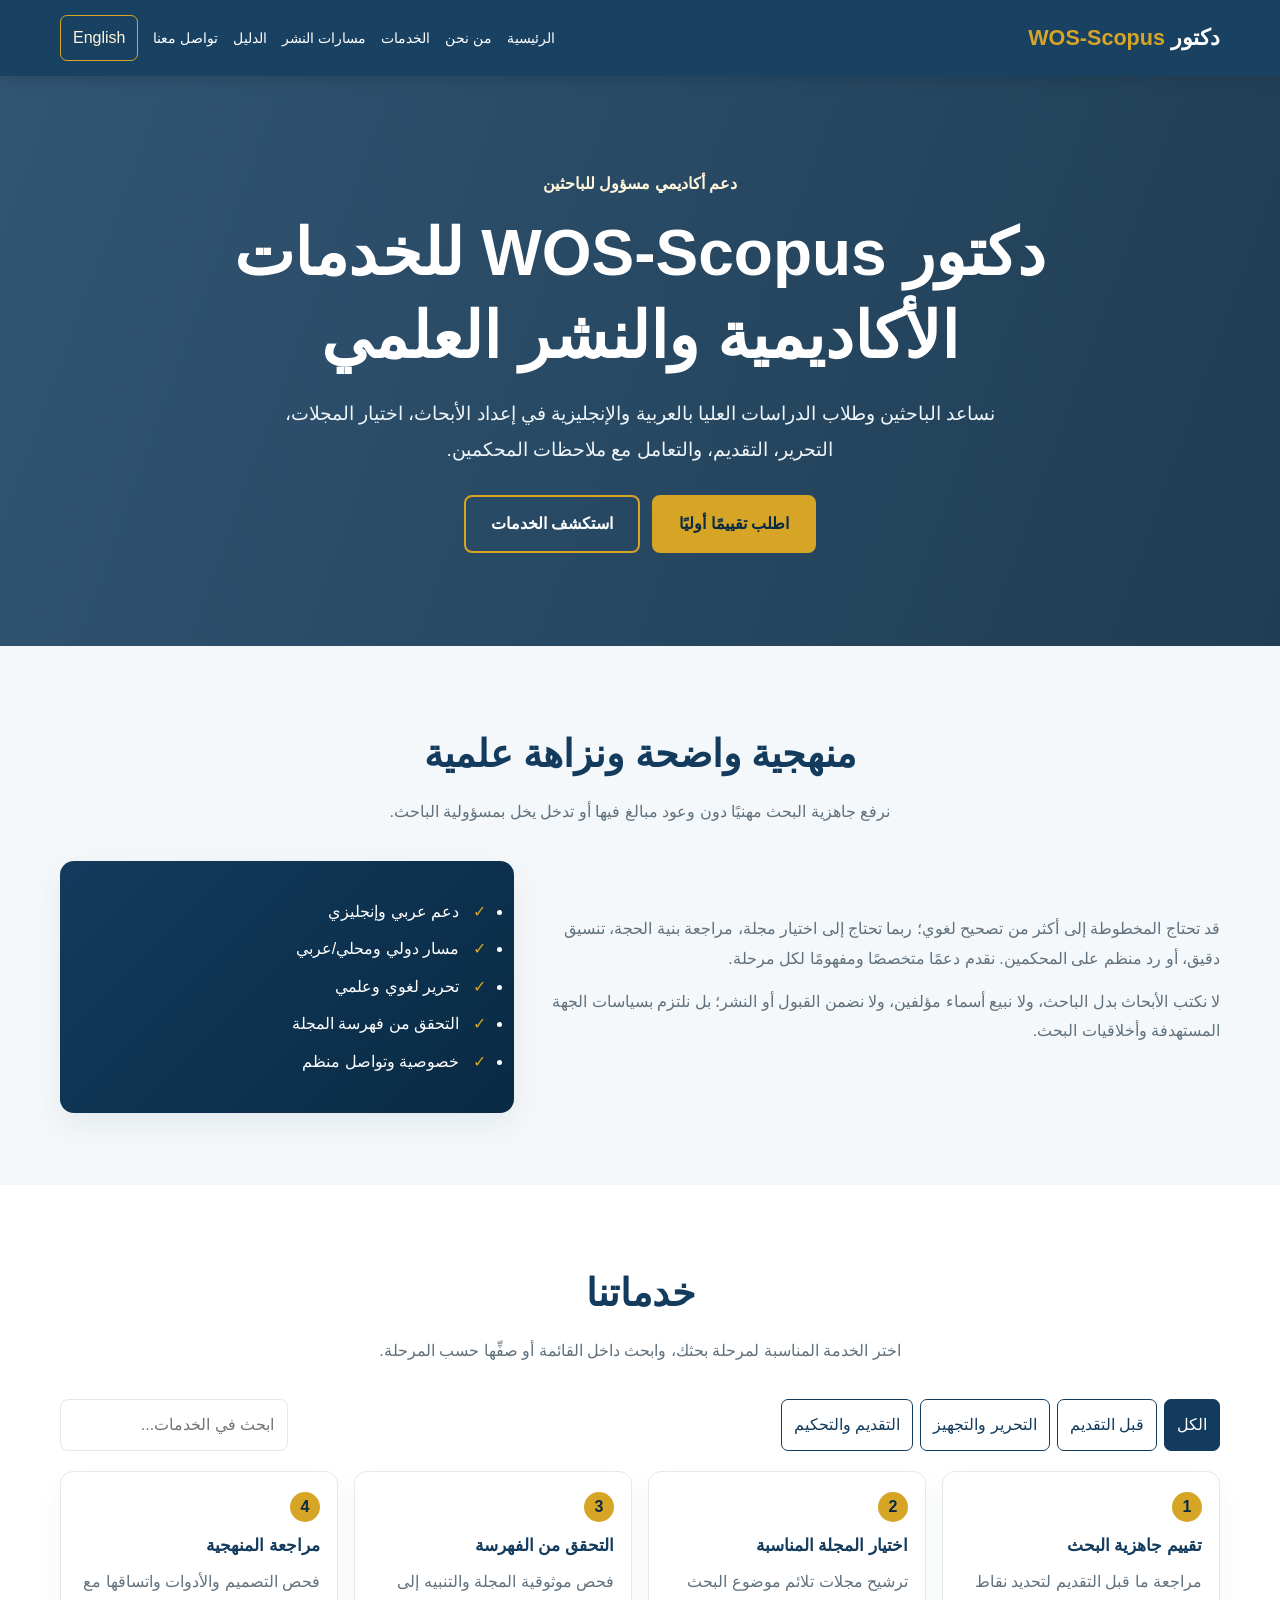
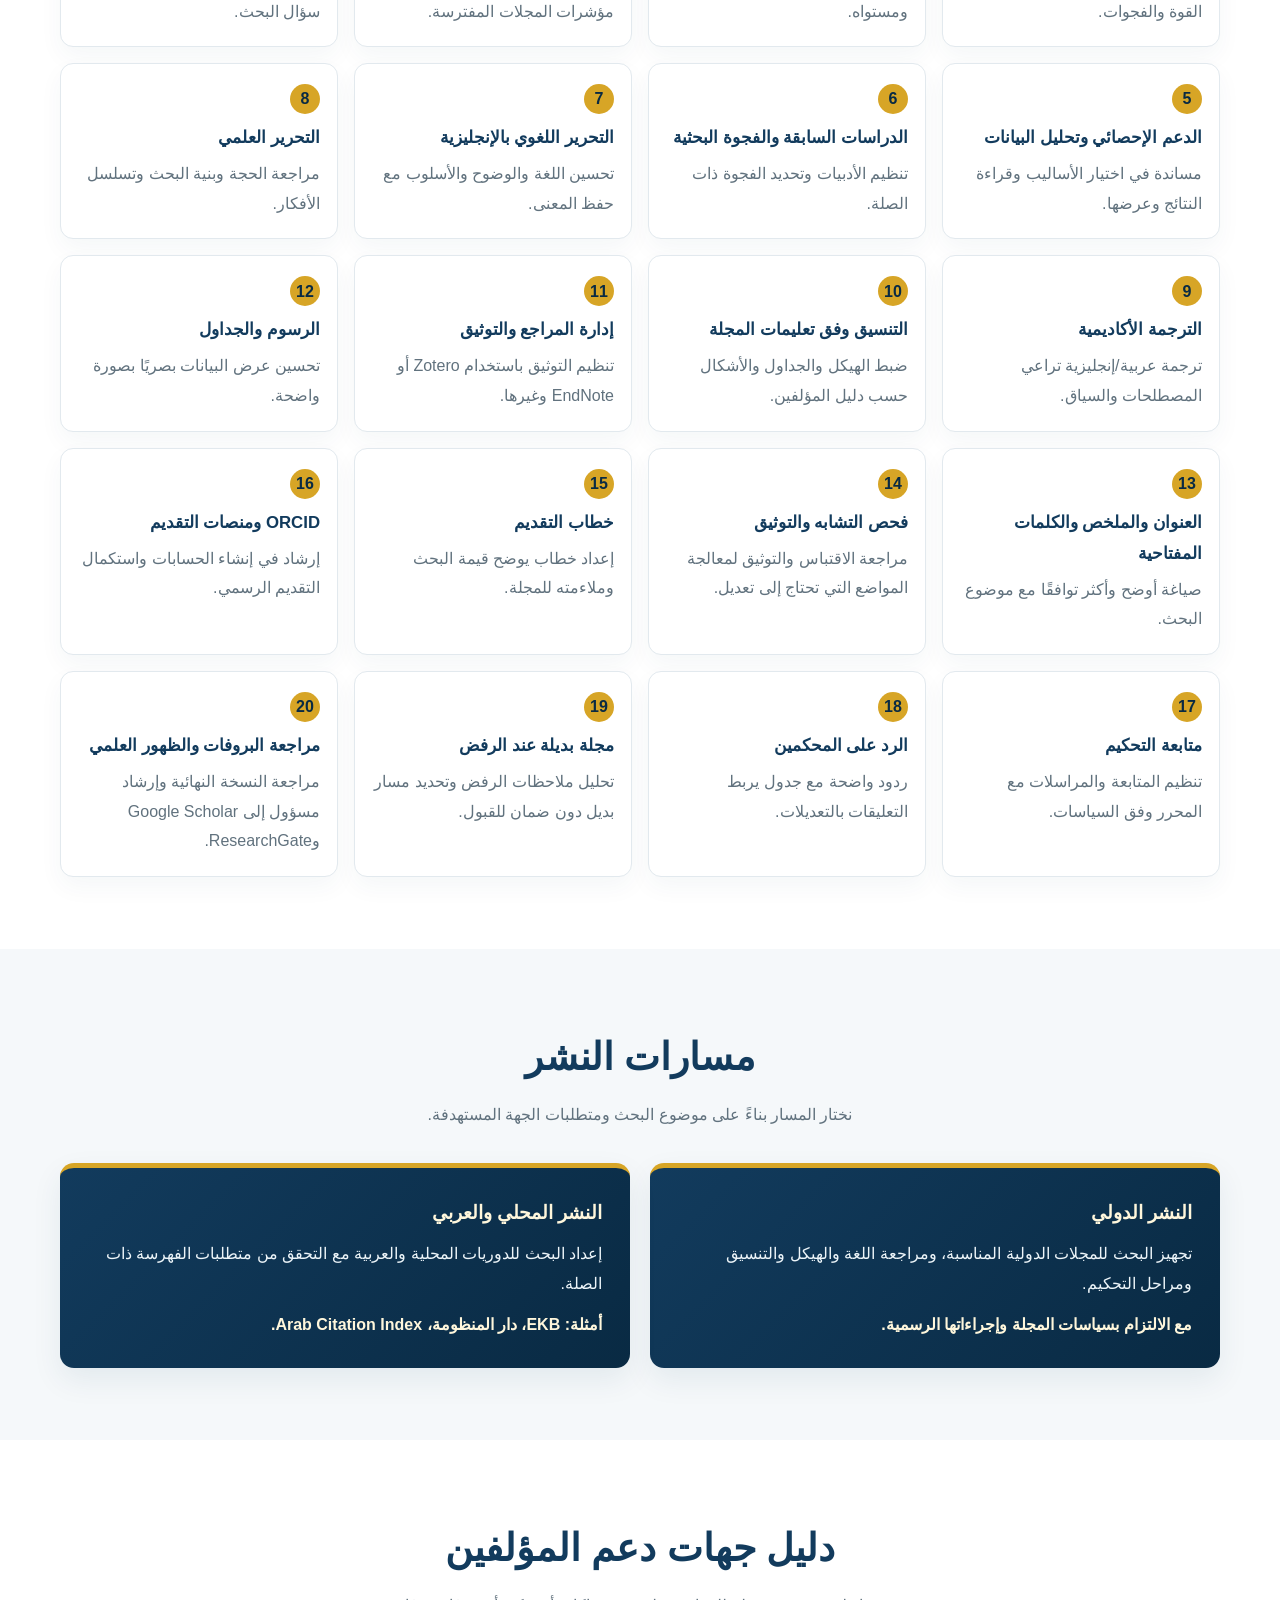
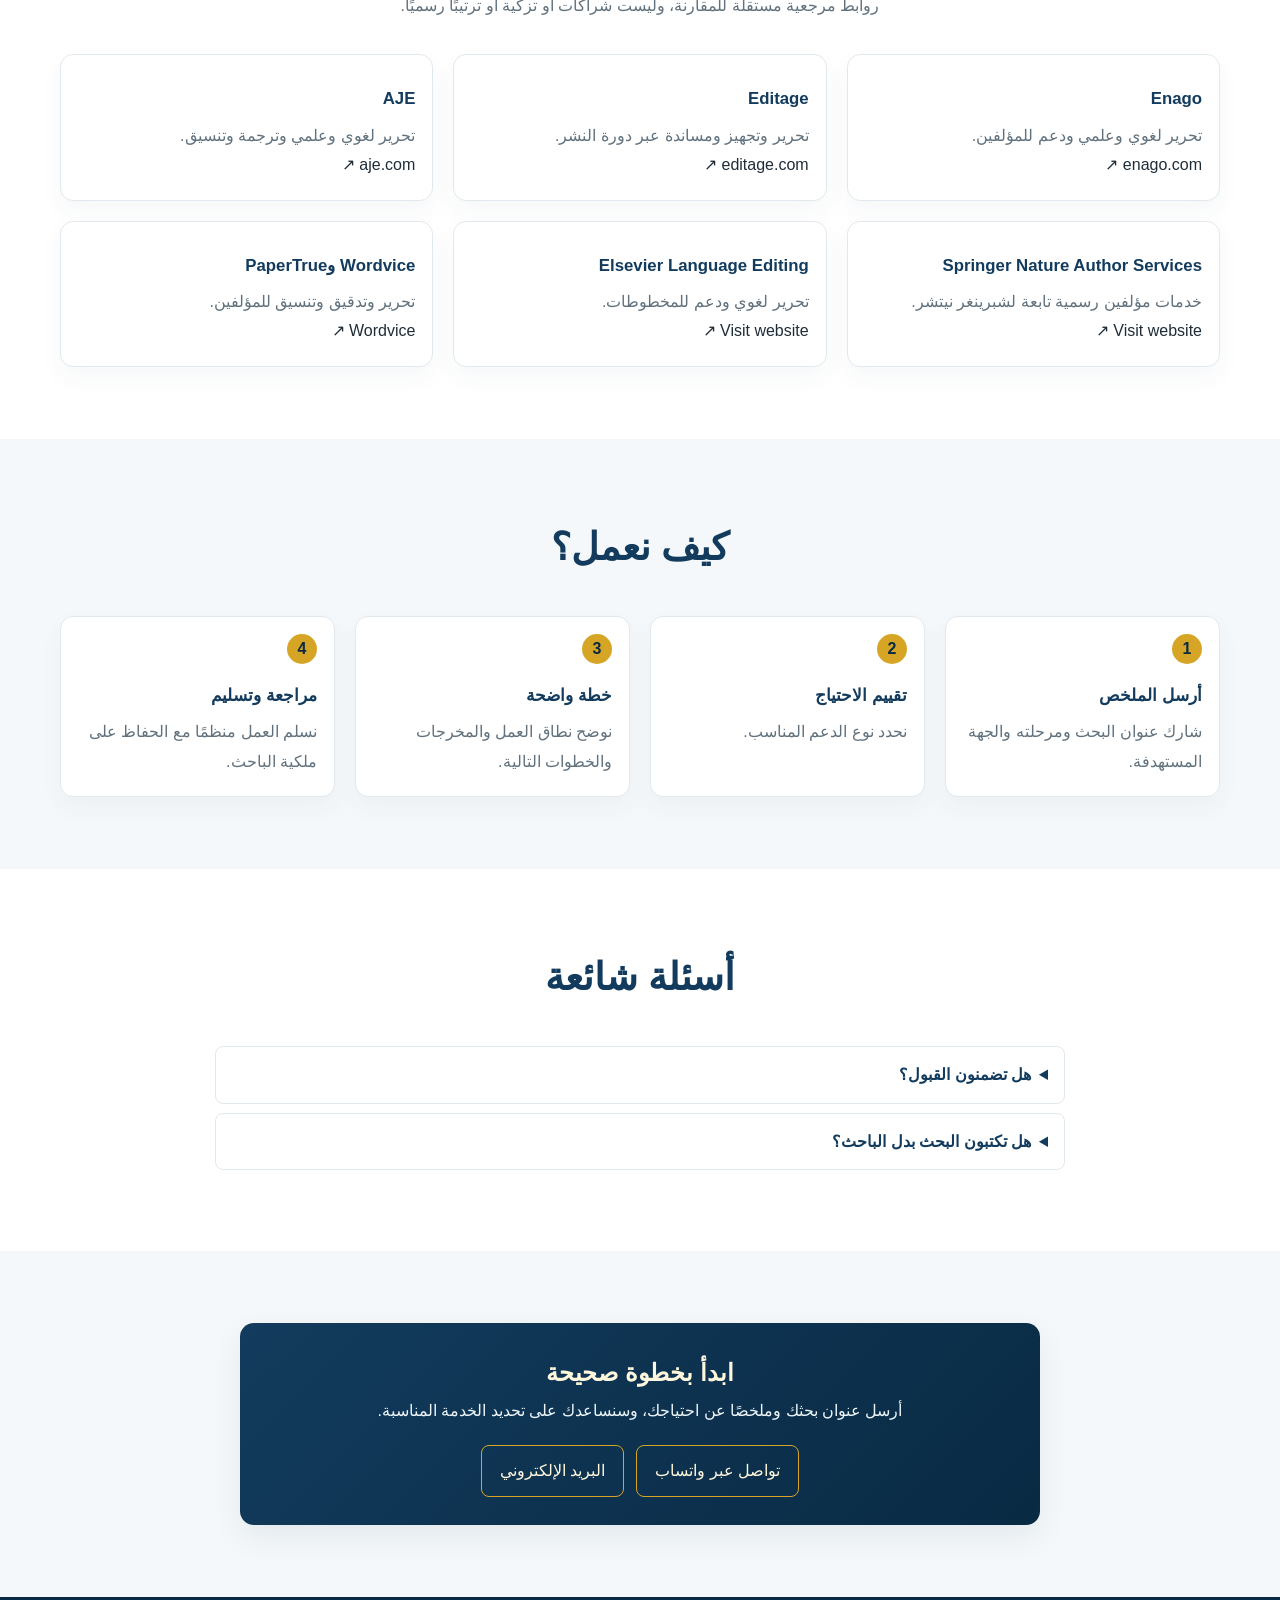
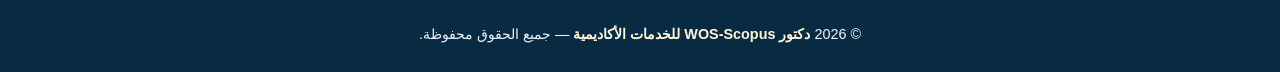
==== commit 74a671e9: "تغيير اسم الموقع والعلامة التجارية إلى دكتور WOS-Scopus" ====
--- a/index.html
+++ b/index.html
@@ -1,42 +1,30 @@
 <!doctype html>
 <html lang="ar" dir="rtl">
 <head>
-  <meta charset="utf-8">
-  <meta name="viewport" content="width=device-width, initial-scale=1">
-  <meta name="description" content="مركز دكتور سكوبس: خدمات أكاديمية متكاملة للباحثين وطلاب الدراسات العليا، من تقييم البحث واختيار المجلة إلى التحرير والتقديم والرد على المحكمين.">
-  <meta name="keywords" content="خدمات أكاديمية، نشر دولي، تحرير علمي، اختيار مجلة، رد على المحكمين، Scopus، EKB، دار المنظومة">
-  <meta name="theme-color" content="#123b5d">
-  <meta property="og:title" content="مركز دكتور سكوبس | دعم الباحثين والنشر العلمي">
-  <meta property="og:description" content="دعم أكاديمي مسؤول بالعربية والإنجليزية للباحثين وطلاب الدراسات العليا.">
-  <meta property="og:type" content="website">
-  <title>مركز دكتور سكوبس | دعم الباحثين والنشر العلمي</title>
-  <link rel="icon" href="data:image/svg+xml,%3Csvg xmlns='http://www.w3.org/2000/svg' viewBox='0 0 64 64'%3E%3Crect width='64' height='64' rx='14' fill='%23123b5d'/%3E%3Ctext x='32' y='43' text-anchor='middle' font-size='29' font-family='Arial' fill='%23d7a526'%3EDS%3C/text%3E%3C/svg%3E">
-  <style>
-    :root{--blue:#123b5d;--deep:#092a43;--gold:#d7a526;--cream:#fff7dc;--ink:#1f2d38;--muted:#61727e;--bg:#f5f8fa;--line:#e2e9ee;--white:#fff;--shadow:0 14px 34px #123b5d12}*{box-sizing:border-box;margin:0;padding:0}html{scroll-behavior:smooth}body{font-family:Tahoma,Arial,sans-serif;line-height:1.85;color:var(--ink);background:#fff}body.ltr{direction:ltr;font-family:Arial,Helvetica,sans-serif}a{text-decoration:none;color:inherit}.wrap{width:min(1160px,calc(100% - 32px));margin:auto}header{position:sticky;top:0;z-index:20;background:#123b5df7;color:#fff;box-shadow:0 2px 15px #0002}.head{min-height:76px;display:flex;align-items:center;justify-content:space-between;gap:18px}.logo{font-size:1.35rem;font-weight:800;white-space:nowrap}.logo b{color:var(--gold)}nav{display:flex;align-items:center;gap:16px;flex-wrap:wrap}nav a{font-size:.9rem;color:#fff}nav a:hover,nav a:focus{color:var(--cream)}button{font:inherit}.lang{padding:7px 12px;border:1px solid var(--gold);border-radius:7px;background:transparent;color:var(--cream);cursor:pointer}.hero{min-height:590px;display:grid;place-items:center;text-align:center;color:#fff;padding:90px 15px;background:linear-gradient(110deg,#123b5dde,#092a43e8),url('https://images.unsplash.com/photo-1481627834876-b7833e8f5570?auto=format&fit=crop&w=1600&q=85') center/cover}.hero-in{max-width:850px}.tag{color:var(--cream);font-weight:bold;margin-bottom:10px}.hero h1{font-size:clamp(2.2rem,5vw,4rem);line-height:1.3;margin-bottom:18px}.hero p{max-width:720px;margin:auto;color:#eef5f9;font-size:clamp(1rem,2vw,1.2rem)}.actions{display:flex;justify-content:center;gap:12px;flex-wrap:wrap;margin-top:28px}.btn{display:inline-block;padding:12px 25px;border:2px solid var(--gold);border-radius:8px;font-weight:bold;transition:.2s}.primary{background:var(--gold);color:var(--deep)}.primary:hover{background:transparent;color:#fff}.outline{color:#fff}.outline:hover{background:var(--gold);color:var(--deep)}section{padding:76px 0;scroll-margin-top:82px}section:nth-child(even){background:var(--bg)}.intro{text-align:center;max-width:780px;margin:0 auto 35px}.intro h2{color:var(--blue);font-size:clamp(1.75rem,3vw,2.45rem);margin-bottom:8px}.intro p{color:var(--muted)}.about{display:grid;grid-template-columns:1.2fr .8fr;gap:25px;align-items:center}.about p{color:var(--muted);margin-bottom:13px}.panel{padding:28px;border-radius:14px;background:linear-gradient(135deg,var(--blue),var(--deep));color:#fff;box-shadow:var(--shadow)}.panel li{position:relative;padding-right:27px;margin:8px 0}.panel li:before{content:'✓';position:absolute;right:0;color:var(--gold)}body.ltr .panel li{padding-right:0;padding-left:27px}body.ltr .panel li:before{right:auto;left:0}.toolbar{display:flex;justify-content:space-between;align-items:center;gap:12px;margin-bottom:20px;flex-wrap:wrap}.search{width:min(350px,100%);padding:12px 15px;border:1px solid var(--line);border-radius:9px;font:inherit}.filter{display:flex;gap:8px;flex-wrap:wrap}.filter button{border:1px solid var(--blue);color:var(--blue);background:#fff;padding:8px 13px;border-radius:7px;cursor:pointer}.filter button.active,.filter button:hover{background:var(--blue);color:#fff}.services{display:grid;grid-template-columns:repeat(4,1fr);gap:16px}.card{background:#fff;border:1px solid var(--line);border-radius:13px;padding:20px 17px;box-shadow:var(--shadow);transition:transform .2s,box-shadow .2s}.card:hover{transform:translateY(-3px);box-shadow:0 17px 35px #123b5d18}.card h3{color:var(--blue);font-size:1.05rem;margin:9px 0 6px}.card p{color:var(--muted);font-size:.91rem}.num{display:grid;place-items:center;width:30px;height:30px;border-radius:50%;background:var(--gold);color:var(--deep);font-weight:bold}.paths,.steps,.resources{display:grid;grid-template-columns:repeat(2,1fr);gap:20px}.path{padding:30px;border-radius:14px;background:var(--blue);color:#fff;border-top:5px solid var(--gold)}.path h3{color:var(--cream);margin-bottom:9px}.path p{color:#edf5f9}.path strong{display:block;color:var(--cream);margin-top:12px}.steps{grid-template-columns:repeat(4,1fr)}.step{position:relative;padding-top:55px}.step .num{position:absolute;top:18px;right:18px}body.ltr .step .num{right:auto;left:18px}.checks{display:grid;grid-template-columns:repeat(2,1fr);gap:15px;max-width:900px;margin:auto}.checks li{position:relative;padding-right:28px;color:var(--muted)}.checks li:before{content:'✓';position:absolute;right:0;color:var(--gold);font-weight:bold}body.ltr .checks li{padding-right:0;padding-left:28px}body.ltr .checks li:before{right:auto;left:0}.notice{max-width:900px;margin:25px auto 0;background:var(--cream);border-right:4px solid var(--gold);padding:15px 18px;color:var(--deep);border-radius:8px}body.ltr .notice{border-right:0;border-left:4px solid var(--gold)}.resources{grid-template-columns:repeat(3,1fr)}.resource h3{font-size:1rem}.resource a{display:inline-block;margin-top:12px;color:var(--blue);font-weight:bold}.compare{overflow-x:auto}table{width:100%;min-width:850px;border-collapse:collapse;background:#fff}th,td{border:1px solid var(--line);padding:12px;text-align:right;vertical-align:top}body.ltr th,body.ltr td{text-align:left}th{background:var(--blue);color:#fff}.faq{max-width:850px;margin:auto}.faq details{background:#fff;border:1px solid var(--line);border-radius:9px;margin:10px 0;padding:14px 17px}.faq summary{cursor:pointer;color:var(--blue);font-weight:bold}.faq p{color:var(--muted);margin-top:9px}.contact{max-width:800px;margin:auto;text-align:center;background:linear-gradient(135deg,var(--blue),var(--deep));color:#fff;border-radius:14px;padding:42px 22px}.contact h2{color:var(--cream);margin-bottom:8px}.contact p{color:#edf5f9}.contact-links{display:flex;justify-content:center;gap:12px;flex-wrap:wrap;margin-top:22px}.contact-links a{border:1px solid var(--gold);color:var(--cream);border-radius:8px;padding:10px 18px}.contact-links a:hover{background:var(--gold);color:var(--deep)}footer{background:var(--deep);color:#eef5f9;text-align:center;padding:25px 15px;font-size:.9rem}footer b{color:var(--cream)}.hide{display:none!important}@media(max-width:950px){.services{grid-template-columns:repeat(2,1fr)}.steps{grid-template-columns:repeat(2,1fr)}.about{grid-template-columns:1fr}.head{flex-direction:column;padding:13px 0}nav{justify-content:center}}@media(max-width:620px){.wrap{width:min(100% - 22px,1160px)}.services,.steps,.paths,.resources,.checks{grid-template-columns:1fr}section{padding:58px 0}.hero{min-height:520px}.actions{flex-direction:column}.btn{width:100%}nav{gap:10px}nav a{font-size:.78rem}}
-  </style>
-</head>
+<meta charset="utf-8"><meta name="viewport" content="width=device-width,initial-scale=1">
+<meta name="description" content="دكتور WOS-Scopus: خدمات أكاديمية متكاملة للباحثين وطلاب الدراسات العليا، من تقييم البحث واختيار المجلة إلى التحرير والتقديم والرد على المحكمين.">
+<meta name="keywords" content="دكتور WOS-Scopus, خدمات أكاديمية, نشر دولي, تحرير علمي, Scopus, Web of Science, EKB">
+<meta name="theme-color" content="#123b5d"><meta property="og:title" content="دكتور WOS-Scopus | الخدمات الأكاديمية والنشر العلمي"><meta property="og:type" content="website">
+<title>دكتور WOS-Scopus | الخدمات الأكاديمية والنشر العلمي</title>
+<link rel="icon" href="data:image/svg+xml,%3Csvg xmlns='http://www.w3.org/2000/svg' viewBox='0 0 64 64'%3E%3Crect width='64' height='64' rx='14' fill='%23123b5d'/%3E%3Ctext x='32' y='42' text-anchor='middle' font-size='25' font-family='Arial' fill='%23d7a526'%3EW-S%3C/text%3E%3C/svg%3E">
+<style>
+:root{--blue:#123b5d;--deep:#092a43;--gold:#d7a526;--cream:#fff7dc;--ink:#1f2d38;--muted:#61727e;--bg:#f5f8fa;--line:#e2e9ee;--white:#fff}*{box-sizing:border-box;margin:0;padding:0}html{scroll-behavior:smooth}body{font-family:Tahoma,Arial,sans-serif;line-height:1.85;color:var(--ink)}body.ltr{direction:ltr;font-family:Arial,Helvetica,sans-serif}a{text-decoration:none;color:inherit}.wrap{width:min(1160px,calc(100% - 32px));margin:auto}header{position:sticky;top:0;z-index:10;background:#123b5df7;color:#fff;box-shadow:0 2px 15px #0002}.head{min-height:76px;display:flex;align-items:center;justify-content:space-between;gap:18px}.logo{font-size:1.35rem;font-weight:800;white-space:nowrap}.logo b{color:var(--gold)}nav{display:flex;align-items:center;gap:15px;flex-wrap:wrap}nav a{font-size:.88rem}nav a:hover{color:var(--cream)}button{font:inherit}.lang{padding:7px 12px;border:1px solid var(--gold);border-radius:7px;background:transparent;color:var(--cream);cursor:pointer}.hero{min-height:570px;display:grid;place-items:center;text-align:center;color:#fff;padding:85px 15px;background:linear-gradient(110deg,#123b5dde,#092a43e8),url('https://images.unsplash.com/photo-1481627834876-b7833e8f5570?auto=format&fit=crop&w=1600&q=85') center/cover}.hero-in{max-width:850px}.tag{color:var(--cream);font-weight:bold}.hero h1{font-size:clamp(2.2rem,5vw,4rem);line-height:1.3;margin:13px 0 18px}.hero p{max-width:730px;margin:auto;color:#eef5f9;font-size:clamp(1rem,2vw,1.2rem)}.actions{display:flex;justify-content:center;gap:12px;flex-wrap:wrap;margin-top:28px}.btn{display:inline-block;padding:12px 25px;border:2px solid var(--gold);border-radius:8px;font-weight:bold}.primary{background:var(--gold);color:var(--deep)}.outline{color:#fff}.outline:hover,.primary:hover{background:transparent;color:#fff}section{padding:72px 0;scroll-margin-top:82px}section:nth-child(even){background:var(--bg)}.intro{text-align:center;max-width:780px;margin:0 auto 34px}.intro h2{color:var(--blue);font-size:clamp(1.8rem,3vw,2.45rem);margin-bottom:8px}.intro p,.card p,.about p{color:var(--muted)}.about{display:grid;grid-template-columns:1.2fr .8fr;gap:25px;align-items:center}.about p{margin-bottom:13px}.panel,.path,.contact{background:linear-gradient(135deg,var(--blue),var(--deep));color:#fff;border-radius:14px;padding:28px;box-shadow:0 12px 30px #123b5d14}.panel li{position:relative;padding-right:27px;margin:8px 0}.panel li:before,.checks li:before{content:'✓';position:absolute;right:0;color:var(--gold)}.services{display:grid;grid-template-columns:repeat(4,1fr);gap:16px}.card{background:#fff;border:1px solid var(--line);border-radius:13px;padding:20px 17px;box-shadow:0 10px 25px #123b5d0b}.card h3{color:var(--blue);font-size:1.05rem;margin:8px 0 6px}.num{display:grid;place-items:center;width:30px;height:30px;border-radius:50%;background:var(--gold);color:var(--deep);font-weight:bold}.toolbar{display:flex;justify-content:space-between;gap:12px;flex-wrap:wrap;margin-bottom:20px}.filter{display:flex;gap:7px;flex-wrap:wrap}.filter button{padding:8px 12px;border:1px solid var(--blue);background:#fff;color:var(--blue);border-radius:7px;cursor:pointer}.filter .active,.filter button:hover{background:var(--blue);color:#fff}.search{padding:10px 13px;border:1px solid var(--line);border-radius:8px;font:inherit}.paths,.steps,.resources{display:grid;grid-template-columns:repeat(2,1fr);gap:20px}.path{border-top:5px solid var(--gold)}.path h3{color:var(--cream);margin-bottom:8px}.path p{color:#edf5f9}.path strong{display:block;color:var(--cream);margin-top:12px}.steps{grid-template-columns:repeat(4,1fr)}.step{position:relative;padding-top:55px}.step>.num{position:absolute;top:17px;right:17px}.checks{display:grid;grid-template-columns:repeat(2,1fr);gap:15px;max-width:900px;margin:auto}.checks li{position:relative;padding-right:28px;color:var(--muted)}.notice{max-width:900px;margin:24px auto;background:var(--cream);border-right:4px solid var(--gold);padding:15px 18px;color:var(--deep);border-radius:8px}.resources{grid-template-columns:repeat(3,1fr)}.resource a{display:inline-block;color:var(--blue);font-weight:bold;margin-top:10px}.compare{overflow-x:auto}table{width:100%;min-width:800px;border-collapse:collapse;background:#fff}th,td{border:1px solid var(--line);padding:12px;text-align:right;vertical-align:top}th{background:var(--blue);color:#fff}.faq{max-width:850px;margin:auto}.faq details{background:#fff;border:1px solid var(--line);border-radius:8px;padding:13px 16px;margin:9px 0}.faq summary{cursor:pointer;color:var(--blue);font-weight:bold}.faq p{color:var(--muted);margin-top:8px}.contact{max-width:800px;margin:auto;text-align:center}.contact h2{color:var(--cream)}.contact p{color:#edf5f9}.contact-links{display:flex;justify-content:center;gap:12px;flex-wrap:wrap;margin-top:20px}.contact-links a{border:1px solid var(--gold);color:var(--cream);border-radius:8px;padding:10px 18px}.contact-links a:hover{background:var(--gold);color:var(--deep)}footer{background:var(--deep);color:#edf5f9;text-align:center;padding:24px 15px;font-size:.9rem}footer b{color:var(--cream)}.hide{display:none!important}@media(max-width:950px){.head{flex-direction:column;padding:13px 0}.services,.steps{grid-template-columns:repeat(2,1fr)}.about{grid-template-columns:1fr}nav{justify-content:center}}@media(max-width:620px){.services,.steps,.paths,.resources,.checks{grid-template-columns:1fr}section{padding:56px 0}.actions{flex-direction:column}.btn{width:100%}nav{gap:9px}nav a{font-size:.76rem}}
+</style></head>
 <body>
-<header><div class="wrap head"><a class="logo" href="#home">مركز <b>دكتور سكوبس</b></a><nav aria-label="التنقل الرئيسي"><a href="#home" data-ar="الرئيسية" data-en="Home">الرئيسية</a><a href="#about" data-ar="من نحن" data-en="About">من نحن</a><a href="#services" data-ar="الخدمات" data-en="Services">الخدمات</a><a href="#global" data-ar="الدليل" data-en="Directory">الدليل</a><a href="#resources" data-ar="مكتبة الباحث" data-en="Research Library">مكتبة الباحث</a><a href="#contact" data-ar="تواصل معنا" data-en="Contact">تواصل معنا</a><button class="lang" id="lang" type="button">English</button></nav></div></header>
+<header><div class="wrap head"><a class="logo" href="#home">دكتور <b>WOS-Scopus</b></a><nav><a href="#home" data-ar="الرئيسية" data-en="Home">الرئيسية</a><a href="#about" data-ar="من نحن" data-en="About">من نحن</a><a href="#services" data-ar="الخدمات" data-en="Services">الخدمات</a><a href="#publishing" data-ar="مسارات النشر" data-en="Publishing paths">مسارات النشر</a><a href="#directory" data-ar="الدليل" data-en="Directory">الدليل</a><a href="#contact" data-ar="تواصل معنا" data-en="Contact">تواصل معنا</a><button class="lang" id="lang">English</button></nav></div></header>
 <main>
-<section id="home" class="hero"><div class="hero-in"><div class="tag" data-ar="دعم أكاديمي مسؤول للباحثين" data-en="Responsible academic support for researchers">دعم أكاديمي مسؤول للباحثين</div><h1 data-ar="من فكرة البحث إلى مخطوطة أكثر جاهزية للنشر" data-en="From research idea to a publication-ready manuscript">من فكرة البحث إلى مخطوطة أكثر جاهزية للنشر</h1><p data-ar="مركز دكتور سكوبس يقدم دعماً عملياً بالعربية والإنجليزية في إعداد الأبحاث، اختيار المجلات، التحرير، التقديم، والتعامل مع ملاحظات المحكمين." data-en="Doctor Scopus Center provides practical Arabic and English support in research preparation, journal selection, editing, submission, and reviewer responses.">مركز دكتور سكوبس يقدم دعماً عملياً بالعربية والإنجليزية في إعداد الأبحاث، اختيار المجلات، التحرير، التقديم، والتعامل مع ملاحظات المحكمين.</p><div class="actions"><a class="btn primary" href="#contact" data-ar="اطلب تقييمًا أوليًا" data-en="Request an initial assessment">اطلب تقييمًا أوليًا</a><a class="btn outline" href="#services" data-ar="استكشف الخدمات" data-en="Explore services">استكشف الخدمات</a></div></div></section>
-<section id="about"><div class="wrap"><div class="intro"><h2 data-ar="منهجية واضحة، لا وعود مبالغ فيها" data-en="A clear process, without exaggerated promises">منهجية واضحة، لا وعود مبالغ فيها</h2><p data-ar="نساعد الباحث على فهم احتياجه واتخاذ قرار مهني، مع احترام ملكيته الفكرية ودوره الكامل في البحث." data-en="We help researchers understand their needs and make informed decisions while respecting authorship, ownership, and research integrity.">نساعد الباحث على فهم احتياجه واتخاذ قرار مهني، مع احترام ملكيته الفكرية ودوره الكامل في البحث.</p></div><div class="about"><div><p data-ar="تحتاج المخطوطة أحيانًا إلى أكثر من تصحيح لغوي: قد تحتاج إلى مراجعة بنية الحجة، أو اختيار مجلة مناسبة، أو تنسيق دقيق، أو رد منظم على المحكمين. هنا يأتي دورنا في تقديم دعم متخصص ومفهوم." data-en="A manuscript often needs more than proofreading: it may need clearer argument structure, a suitable journal, precise formatting, or an organized reviewer response. We provide specialized, understandable support.">تحتاج المخطوطة أحيانًا إلى أكثر من تصحيح لغوي: قد تحتاج إلى مراجعة بنية الحجة، أو اختيار مجلة مناسبة، أو تنسيق دقيق، أو رد منظم على المحكمين. هنا يأتي دورنا في تقديم دعم متخصص ومفهوم.</p><p data-ar="لا نكتب الأبحاث بدل أصحابها، ولا نبيع أسماء مؤلفين، ولا نضمن قبولًا أو نشرًا؛ بل نعمل على رفع الجاهزية المهنية للبحث وفق سياسات الجهة المستهدفة." data-en="We do not write papers in place of authors, sell authorship, or guarantee acceptance or publication. We improve professional readiness according to the target venue's policies.">لا نكتب الأبحاث بدل أصحابها، ولا نبيع أسماء مؤلفين، ولا نضمن قبولًا أو نشرًا؛ بل نعمل على رفع الجاهزية المهنية للبحث وفق سياسات الجهة المستهدفة.</p></div><div class="panel"><ul><li data-ar="دعم عربي وإنجليزي" data-en="Arabic and English support">دعم عربي وإنجليزي</li><li data-ar="مسار دولي ومحلي/عربي" data-en="International, local, and Arab paths">مسار دولي ومحلي/عربي</li><li data-ar="تحرير لغوي وعلمي" data-en="Language and scientific editing">تحرير لغوي وعلمي</li><li data-ar="اختيار مجلة والتحقق من موثوقيتها" data-en="Journal selection and credibility checks">اختيار مجلة والتحقق من موثوقيتها</li><li data-ar="خصوصية وتواصل منظم" data-en="Privacy and organized communication">خصوصية وتواصل منظم</li></ul></div></div></div></section>
-<section id="services"><div class="wrap"><div class="intro"><h2 data-ar="خدماتنا" data-en="Our services">خدماتنا</h2><p data-ar="اختر ما تحتاج إليه بدل شراء حزمة لا تناسب مرحلة بحثك." data-en="Choose what you need instead of buying a package that does not fit your research stage.">اختر ما تحتاج إليه بدل شراء حزمة لا تناسب مرحلة بحثك.</p></div><div class="toolbar"><div class="filter"><button class="active" data-filter="all" data-ar="الكل" data-en="All">الكل</button><button data-filter="before" data-ar="قبل التقديم" data-en="Before submission">قبل التقديم</button><button data-filter="edit" data-ar="التحرير والتجهيز" data-en="Editing and preparation">التحرير والتجهيز</button><button data-filter="review" data-ar="التقديم والتحكيم" data-en="Submission and review">التقديم والتحكيم</button></div><input class="search" id="search" type="search" placeholder="ابحث في الخدمات..." aria-label="البحث في الخدمات"></div><div class="services" id="serviceGrid">
-<article class="card service" data-type="before"><div class="num">1</div><h3 data-ar="تقييم جاهزية البحث" data-en="Publication readiness">تقييم جاهزية البحث</h3><p data-ar="مراجعة ما قبل التقديم لتحديد نقاط القوة والفجوات." data-en="A pre-submission review of strengths and gaps.">مراجعة ما قبل التقديم لتحديد نقاط القوة والفجوات.</p></article><article class="card service" data-type="before"><div class="num">2</div><h3 data-ar="اختيار المجلة المناسبة" data-en="Journal selection">اختيار المجلة المناسبة</h3><p data-ar="ترشيح مجلات تلائم موضوع البحث ومستواه." data-en="Shortlisting journals that fit the topic and level.">ترشيح مجلات تلائم موضوع البحث ومستواه.</p></article><article class="card service" data-type="before"><div class="num">3</div><h3 data-ar="التحقق من الفهرسة" data-en="Indexing verification">التحقق من الفهرسة</h3><p data-ar="فحص موثوقية المجلة والتنبيه إلى مؤشرات المجلات المفترسة." data-en="Checking credibility and predatory-journal warning signs.">فحص موثوقية المجلة والتنبيه إلى مؤشرات المجلات المفترسة.</p></article><article class="card service" data-type="before"><div class="num">4</div><h3 data-ar="مراجعة المنهجية" data-en="Methodology review">مراجعة المنهجية</h3><p data-ar="فحص التصميم والأدوات واتساقها مع سؤال البحث." data-en="Reviewing design, tools, and research-question alignment.">فحص التصميم والأدوات واتساقها مع سؤال البحث.</p></article><article class="card service" data-type="before"><div class="num">5</div><h3 data-ar="الدعم الإحصائي" data-en="Statistical support">الدعم الإحصائي</h3><p data-ar="مساندة في اختيار الأساليب وقراءة النتائج وعرضها." data-en="Support with methods, interpretation, and presentation.">مساندة في اختيار الأساليب وقراءة النتائج وعرضها.</p></article><article class="card service" data-type="before"><div class="num">6</div><h3 data-ar="الدراسات السابقة والفجوة" data-en="Literature and research gap">الدراسات السابقة والفجوة</h3><p data-ar="تنظيم الأدبيات وتحديد الفجوة ذات الصلة." data-en="Organizing literature and identifying a relevant gap.">تنظيم الأدبيات وتحديد الفجوة ذات الصلة.</p></article>
+<section id="home" class="hero"><div class="hero-in"><div class="tag" data-ar="دعم أكاديمي مسؤول للباحثين" data-en="Responsible academic support for researchers">دعم أكاديمي مسؤول للباحثين</div><h1 data-ar="دكتور WOS-Scopus للخدمات الأكاديمية والنشر العلمي" data-en="Dr. WOS-Scopus Academic Services and Scientific Publishing">دكتور WOS-Scopus للخدمات الأكاديمية والنشر العلمي</h1><p data-ar="نساعد الباحثين وطلاب الدراسات العليا بالعربية والإنجليزية في إعداد الأبحاث، اختيار المجلات، التحرير، التقديم، والتعامل مع ملاحظات المحكمين." data-en="We support researchers and graduate students in Arabic and English with research preparation, journal selection, editing, submission, and reviewer responses.">نساعد الباحثين وطلاب الدراسات العليا بالعربية والإنجليزية في إعداد الأبحاث، اختيار المجلات، التحرير، التقديم، والتعامل مع ملاحظات المحكمين.</p><div class="actions"><a class="btn primary" href="#contact" data-ar="اطلب تقييمًا أوليًا" data-en="Request an initial assessment">اطلب تقييمًا أوليًا</a><a class="btn outline" href="#services" data-ar="استكشف الخدمات" data-en="Explore services">استكشف الخدمات</a></div></div></section>
+<section id="about"><div class="wrap"><div class="intro"><h2 data-ar="منهجية واضحة ونزاهة علمية" data-en="A clear process and research integrity">منهجية واضحة ونزاهة علمية</h2><p data-ar="نرفع جاهزية البحث مهنيًا دون وعود مبالغ فيها أو تدخل يخل بمسؤولية الباحث." data-en="We improve manuscript readiness without exaggerated promises or compromising the researcher's responsibility.">نرفع جاهزية البحث مهنيًا دون وعود مبالغ فيها أو تدخل يخل بمسؤولية الباحث.</p></div><div class="about"><div><p data-ar="قد تحتاج المخطوطة إلى أكثر من تصحيح لغوي؛ ربما تحتاج إلى اختيار مجلة، مراجعة بنية الحجة، تنسيق دقيق، أو رد منظم على المحكمين. نقدم دعمًا متخصصًا ومفهومًا لكل مرحلة." data-en="A manuscript may need more than proofreading: journal selection, argument review, precise formatting, or an organized reviewer response. We provide focused support at each stage.">قد تحتاج المخطوطة إلى أكثر من تصحيح لغوي؛ ربما تحتاج إلى اختيار مجلة، مراجعة بنية الحجة، تنسيق دقيق، أو رد منظم على المحكمين. نقدم دعمًا متخصصًا ومفهومًا لكل مرحلة.</p><p data-ar="لا نكتب الأبحاث بدل الباحث، ولا نبيع أسماء مؤلفين، ولا نضمن القبول أو النشر؛ بل نلتزم بسياسات الجهة المستهدفة وأخلاقيات البحث." data-en="We do not write papers in place of authors, sell authorship, or guarantee acceptance or publication. We work within venue policies and research ethics.">لا نكتب الأبحاث بدل الباحث، ولا نبيع أسماء مؤلفين، ولا نضمن القبول أو النشر؛ بل نلتزم بسياسات الجهة المستهدفة وأخلاقيات البحث.</p></div><div class="panel"><ul><li data-ar="دعم عربي وإنجليزي" data-en="Arabic and English support">دعم عربي وإنجليزي</li><li data-ar="مسار دولي ومحلي/عربي" data-en="International, local, and Arab paths">مسار دولي ومحلي/عربي</li><li data-ar="تحرير لغوي وعلمي" data-en="Language and scientific editing">تحرير لغوي وعلمي</li><li data-ar="التحقق من فهرسة المجلة" data-en="Journal indexing verification">التحقق من فهرسة المجلة</li><li data-ar="خصوصية وتواصل منظم" data-en="Privacy and organized communication">خصوصية وتواصل منظم</li></ul></div></div></div></section>
+<section id="services"><div class="wrap"><div class="intro"><h2 data-ar="خدماتنا" data-en="Our services">خدماتنا</h2><p data-ar="اختر الخدمة المناسبة لمرحلة بحثك، وابحث داخل القائمة أو صفِّها حسب المرحلة." data-en="Choose the service that fits your research stage, then search or filter the list.">اختر الخدمة المناسبة لمرحلة بحثك، وابحث داخل القائمة أو صفِّها حسب المرحلة.</p></div><div class="toolbar"><div class="filter"><button class="active" data-filter="all" data-ar="الكل" data-en="All">الكل</button><button data-filter="before" data-ar="قبل التقديم" data-en="Before submission">قبل التقديم</button><button data-filter="edit" data-ar="التحرير والتجهيز" data-en="Editing and preparation">التحرير والتجهيز</button><button data-filter="review" data-ar="التقديم والتحكيم" data-en="Submission and review">التقديم والتحكيم</button></div><input id="search" class="search" type="search" placeholder="ابحث في الخدمات..." aria-label="البحث في الخدمات"></div><div class="services" id="serviceGrid">
+<article class="card service" data-type="before"><div class="num">1</div><h3 data-ar="تقييم جاهزية البحث" data-en="Publication readiness">تقييم جاهزية البحث</h3><p data-ar="مراجعة ما قبل التقديم لتحديد نقاط القوة والفجوات." data-en="Pre-submission review of strengths and gaps.">مراجعة ما قبل التقديم لتحديد نقاط القوة والفجوات.</p></article><article class="card service" data-type="before"><div class="num">2</div><h3 data-ar="اختيار المجلة المناسبة" data-en="Journal selection">اختيار المجلة المناسبة</h3><p data-ar="ترشيح مجلات تلائم موضوع البحث ومستواه." data-en="Shortlisting journals that fit the topic and level.">ترشيح مجلات تلائم موضوع البحث ومستواه.</p></article><article class="card service" data-type="before"><div class="num">3</div><h3 data-ar="التحقق من الفهرسة" data-en="Indexing verification">التحقق من الفهرسة</h3><p data-ar="فحص موثوقية المجلة والتنبيه إلى مؤشرات المجلات المفترسة." data-en="Checking credibility and predatory-journal warning signs.">فحص موثوقية المجلة والتنبيه إلى مؤشرات المجلات المفترسة.</p></article><article class="card service" data-type="before"><div class="num">4</div><h3 data-ar="مراجعة المنهجية" data-en="Methodology review">مراجعة المنهجية</h3><p data-ar="فحص التصميم والأدوات واتساقها مع سؤال البحث." data-en="Reviewing design, tools, and research-question alignment.">فحص التصميم والأدوات واتساقها مع سؤال البحث.</p></article><article class="card service" data-type="before"><div class="num">5</div><h3 data-ar="الدعم الإحصائي وتحليل البيانات" data-en="Statistical support and data analysis">الدعم الإحصائي وتحليل البيانات</h3><p data-ar="مساندة في اختيار الأساليب وقراءة النتائج وعرضها." data-en="Support with methods, interpretation, and presentation.">مساندة في اختيار الأساليب وقراءة النتائج وعرضها.</p></article><article class="card service" data-type="before"><div class="num">6</div><h3 data-ar="الدراسات السابقة والفجوة البحثية" data-en="Literature and research gap">الدراسات السابقة والفجوة البحثية</h3><p data-ar="تنظيم الأدبيات وتحديد الفجوة ذات الصلة." data-en="Organizing literature and identifying a relevant gap.">تنظيم الأدبيات وتحديد الفجوة ذات الصلة.</p></article>
 <article class="card service" data-type="edit"><div class="num">7</div><h3 data-ar="التحرير اللغوي بالإنجليزية" data-en="English language editing">التحرير اللغوي بالإنجليزية</h3><p data-ar="تحسين اللغة والوضوح والأسلوب مع حفظ المعنى." data-en="Improving language and clarity while preserving meaning.">تحسين اللغة والوضوح والأسلوب مع حفظ المعنى.</p></article><article class="card service" data-type="edit"><div class="num">8</div><h3 data-ar="التحرير العلمي" data-en="Scientific editing">التحرير العلمي</h3><p data-ar="مراجعة الحجة وبنية البحث وتسلسل الأفكار." data-en="Reviewing argument, structure, and flow.">مراجعة الحجة وبنية البحث وتسلسل الأفكار.</p></article><article class="card service" data-type="edit"><div class="num">9</div><h3 data-ar="الترجمة الأكاديمية" data-en="Academic translation">الترجمة الأكاديمية</h3><p data-ar="ترجمة عربية/إنجليزية تراعي المصطلحات والسياق." data-en="Arabic-English translation with field-specific terminology.">ترجمة عربية/إنجليزية تراعي المصطلحات والسياق.</p></article><article class="card service" data-type="edit"><div class="num">10</div><h3 data-ar="التنسيق وفق تعليمات المجلة" data-en="Journal formatting">التنسيق وفق تعليمات المجلة</h3><p data-ar="ضبط الهيكل والجداول والأشكال حسب دليل المؤلفين." data-en="Formatting the manuscript to author guidelines.">ضبط الهيكل والجداول والأشكال حسب دليل المؤلفين.</p></article><article class="card service" data-type="edit"><div class="num">11</div><h3 data-ar="إدارة المراجع والتوثيق" data-en="Reference management">إدارة المراجع والتوثيق</h3><p data-ar="تنظيم التوثيق باستخدام Zotero أو EndNote وغيرها." data-en="Managing citations with Zotero, EndNote, and similar tools.">تنظيم التوثيق باستخدام Zotero أو EndNote وغيرها.</p></article><article class="card service" data-type="edit"><div class="num">12</div><h3 data-ar="الرسوم والجداول" data-en="Figures and tables">الرسوم والجداول</h3><p data-ar="تحسين عرض البيانات بصريًا بصورة واضحة." data-en="Improving visual presentation of data.">تحسين عرض البيانات بصريًا بصورة واضحة.</p></article><article class="card service" data-type="edit"><div class="num">13</div><h3 data-ar="العنوان والملخص والكلمات المفتاحية" data-en="Title, abstract, and keywords">العنوان والملخص والكلمات المفتاحية</h3><p data-ar="صياغة أوضح وأكثر توافقًا مع موضوع البحث." data-en="Clearer wording aligned with the research topic.">صياغة أوضح وأكثر توافقًا مع موضوع البحث.</p></article><article class="card service" data-type="edit"><div class="num">14</div><h3 data-ar="فحص التشابه والتوثيق" data-en="Similarity and citation review">فحص التشابه والتوثيق</h3><p data-ar="مراجعة الاقتباس والتوثيق لمعالجة المواضع التي تحتاج إلى تعديل." data-en="Reviewing citations and similarity indicators responsibly.">مراجعة الاقتباس والتوثيق لمعالجة المواضع التي تحتاج إلى تعديل.</p></article><article class="card service" data-type="edit"><div class="num">15</div><h3 data-ar="خطاب التقديم" data-en="Cover letter">خطاب التقديم</h3><p data-ar="إعداد خطاب يوضح قيمة البحث وملاءمته للمجلة." data-en="Preparing a letter explaining value and journal fit.">إعداد خطاب يوضح قيمة البحث وملاءمته للمجلة.</p></article>
-<article class="card service" data-type="review"><div class="num">16</div><h3 data-ar="ORCID ومنصات التقديم" data-en="ORCID and submission platforms">ORCID ومنصات التقديم</h3><p data-ar="إرشاد في إنشاء الحسابات واستكمال التقديم الرسمي." data-en="Guidance with accounts and official submission systems.">إرشاد في إنشاء الحسابات واستكمال التقديم الرسمي.</p></article><article class="card service" data-type="review"><div class="num">17</div><h3 data-ar="متابعة التحكيم" data-en="Peer-review follow-up">متابعة التحكيم</h3><p data-ar="تنظيم المتابعة والمراسلات مع المحرر وفق السياسات." data-en="Organizing follow-up and editor correspondence.">تنظيم المتابعة والمراسلات مع المحرر وفق السياسات.</p></article><article class="card service" data-type="review"><div class="num">18</div><h3 data-ar="الرد على المحكمين" data-en="Reviewer responses">الرد على المحكمين</h3><p data-ar="ردود واضحة مع جدول يربط التعليقات بالتعديلات." data-en="Clear responses with a comment-to-revision matrix.">ردود واضحة مع جدول يربط التعليقات بالتعديلات.</p></article><article class="card service" data-type="review"><div class="num">19</div><h3 data-ar="مجلة بديلة عند الرفض" data-en="Alternative journal strategy">مجلة بديلة عند الرفض</h3><p data-ar="تحليل ملاحظات الرفض وتحديد مسار بديل دون ضمان للقبول." data-en="Reviewing rejection reasons without promising acceptance.">تحليل ملاحظات الرفض وتحديد مسار بديل دون ضمان للقبول.</p></article><article class="card service" data-type="review"><div class="num">20</div><h3 data-ar="مراجعة البروفات والظهور العلمي" data-en="Proofs and research visibility">مراجعة البروفات والظهور العلمي</h3><p data-ar="مراجعة النسخة النهائية وإرشاد مسؤول إلى Google Scholar وResearchGate." data-en="Reviewing final proofs and responsible visibility guidance.">مراجعة النسخة النهائية وإرشاد مسؤول إلى Google Scholar وResearchGate.</p></article>
-</div></div></section>
-<section id="publishing"><div class="wrap"><div class="intro"><h2 data-ar="مسارات النشر" data-en="Publishing paths">مسارات النشر</h2><p data-ar="نختار المسار بناءً على موضوع البحث ومتطلبات الجهة المستهدفة، لا على وعود أو ترتيب دعائي." data-en="We choose a path based on research and venue requirements, not promotional promises or rankings.">نختار المسار بناءً على موضوع البحث ومتطلبات الجهة المستهدفة، لا على وعود أو ترتيب دعائي.</p></div><div class="paths"><article class="path"><h3 data-ar="النشر الدولي" data-en="International publishing">النشر الدولي</h3><p data-ar="تجهيز البحث للمجلات الدولية المناسبة، ومراجعة اللغة والهيكل والتنسيق ومراحل التحكيم." data-en="Preparing manuscripts for suitable international journals and reviewing language, structure, formatting, and peer review.">تجهيز البحث للمجلات الدولية المناسبة، ومراجعة اللغة والهيكل والتنسيق ومراحل التحكيم.</p><strong data-ar="مع الالتزام بسياسات المجلة وإجراءاتها الرسمية." data-en="Subject to the journal's official policies and procedures.">مع الالتزام بسياسات المجلة وإجراءاتها الرسمية.</strong></article><article class="path"><h3 data-ar="النشر المحلي والعربي" data-en="Local and Arab publishing">النشر المحلي والعربي</h3><p data-ar="إعداد البحث للدوريات المحلية والعربية مع التحقق من متطلبات الفهرسة ذات الصلة." data-en="Preparing manuscripts for local and Arab journals while checking relevant indexing requirements.">إعداد البحث للدوريات المحلية والعربية مع التحقق من متطلبات الفهرسة ذات الصلة.</p><strong data-ar="أمثلة: EKB، دار المنظومة، Arab Citation Index." data-en="Examples: EKB, Dar Al-Mandumah, Arab Citation Index.">أمثلة: EKB، دار المنظومة، Arab Citation Index.</strong></article></div></div></section>
-<section id="global"><div class="wrap"><div class="intro"><h2 data-ar="دليل الباحث: جهات عالمية للمقارنة" data-en="Researcher directory: global providers">دليل الباحث: جهات عالمية للمقارنة</h2><p data-ar="هذه روابط مرجعية مستقلة وليست شراكات أو تزكية أو ترتيبًا رسميًا. تحقق دائمًا من الخدمة والسعر والسياسة من الموقع الرسمي." data-en="These are independent reference links, not partnerships, endorsements, or an official ranking. Always verify services, pricing, and policies on official websites.">هذه روابط مرجعية مستقلة وليست شراكات أو تزكية أو ترتيبًا رسميًا. تحقق دائمًا من الخدمة والسعر والسياسة من الموقع الرسمي.</p></div><div class="resources"><article class="card resource"><h3>Enago</h3><p data-ar="تحرير لغوي وعلمي وخدمات دعم للمؤلفين." data-en="Language, scientific editing, and author support.">تحرير لغوي وعلمي وخدمات دعم للمؤلفين.</p><a href="https://www.enago.com" target="_blank" rel="noopener">enago.com ↗</a></article><article class="card resource"><h3>Editage</h3><p data-ar="خدمات تحرير وتجهيز ومساندة عبر دورة النشر." data-en="Editing, preparation, and publication support.">خدمات تحرير وتجهيز ومساندة عبر دورة النشر.</p><a href="https://www.editage.com" target="_blank" rel="noopener">editage.com ↗</a></article><article class="card resource"><h3>AJE</h3><p data-ar="تحرير لغوي وعلمي وترجمة وتنسيق." data-en="Language, scientific editing, translation, and formatting.">تحرير لغوي وعلمي وترجمة وتنسيق.</p><a href="https://www.aje.com" target="_blank" rel="noopener">aje.com ↗</a></article><article class="card resource"><h3>Springer Nature Author Services</h3><p data-ar="خدمات مؤلفين رسمية تابعة لشبرينغر نيتشر." data-en="Official author services from Springer Nature.">خدمات مؤلفين رسمية تابعة لشبرينغر نيتشر.</p><a href="https://authorservices.springernature.com" target="_blank" rel="noopener">Visit website ↗</a></article><article class="card resource"><h3>Elsevier Language Editing</h3><p data-ar="تحرير لغوي وخدمات مساندة للمخطوطات." data-en="Language editing and manuscript support.">تحرير لغوي وخدمات مساندة للمخطوطات.</p><a href="https://webshop.elsevier.com/language-editing/" target="_blank" rel="noopener">Visit website ↗</a></article><article class="card resource"><h3>Wiley وTaylor &amp; Francis</h3><p data-ar="مراجعة خدمات المؤلف من مواقع الناشرين الرسمية." data-en="Review author services from official publisher websites.">مراجعة خدمات المؤلف من مواقع الناشرين الرسمية.</p><a href="https://authorservices.taylorandfrancis.com" target="_blank" rel="noopener">Taylor &amp; Francis ↗</a></article></div></div></section>
-<section id="compare"><div class="wrap"><div class="intro"><h2 data-ar="مقارنة عملية قبل التعاقد" data-en="A practical comparison before choosing">مقارنة عملية قبل التعاقد</h2><p data-ar="استخدم هذه الأسئلة لمقارنة أي مزود، بما في ذلك مركز دكتور سكوبس." data-en="Use these questions to compare any provider, including Doctor Scopus Center.">استخدم هذه الأسئلة لمقارنة أي مزود، بما في ذلك مركز دكتور سكوبس.</p></div><div class="compare"><table><thead><tr><th data-ar="ما الذي تتحقق منه؟" data-en="What to check">ما الذي تتحقق منه؟</th><th data-ar="لماذا يهم؟" data-en="Why it matters">لماذا يهم؟</th><th data-ar="سؤال عملي" data-en="Practical question">سؤال عملي</th></tr></thead><tbody><tr><td data-ar="تخصص المحرر" data-en="Editor expertise">تخصص المحرر</td><td data-ar="المصطلحات والمنهجية تختلف بين التخصصات." data-en="Terminology and methodology differ by field.">المصطلحات والمنهجية تختلف بين التخصصات.</td><td data-ar="هل لديكم محرر قريب من تخصص بحثي؟" data-en="Do you have an editor familiar with my field?">هل لديكم محرر قريب من تخصص بحثي؟</td></tr><tr><td data-ar="نطاق الخدمة" data-en="Service scope">نطاق الخدمة</td><td data-ar="التحرير اللغوي ليس مراجعة منهجية أو إحصائية." data-en="Language editing is not methodology or statistical review.">التحرير اللغوي ليس مراجعة منهجية أو إحصائية.</td><td data-ar="ما الذي سيُراجع تحديدًا؟" data-en="What exactly will be reviewed?">ما الذي سيُراجع تحديدًا؟</td></tr><tr><td data-ar="الخصوصية والملكية" data-en="Privacy and ownership">الخصوصية والملكية</td><td data-ar="البحث وبياناته ملك للباحث ويجب التعامل معها بمسؤولية." data-en="The manuscript and data belong to the researcher.">البحث وبياناته ملك للباحث ويجب التعامل معها بمسؤولية.</td><td data-ar="كيف تحفظون الملفات ومن يطلع عليها؟" data-en="How are files stored and who can access them?">كيف تحفظون الملفات ومن يطلع عليها؟</td></tr><tr><td data-ar="النتيجة المتوقعة" data-en="Expected outcome">النتيجة المتوقعة</td><td data-ar="لا يمكن لأي مكتب ضمان قرار هيئة التحرير." data-en="No provider can guarantee an editorial decision.">لا يمكن لأي مكتب ضمان قرار هيئة التحرير.</td><td data-ar="هل توضحون حدود الخدمة دون وعود؟" data-en="Do you clearly state limits without promises?">هل توضحون حدود الخدمة دون وعود؟</td></tr></tbody></table></div></div></section>
-<section id="process"><div class="wrap"><div class="intro"><h2 data-ar="كيف نعمل؟" data-en="How we work">كيف نعمل؟</h2><p data-ar="تجربة أبسط من البحث العشوائي عن خدمة مناسبة." data-en="A simpler experience than searching randomly for a service.">تجربة أبسط من البحث العشوائي عن خدمة مناسبة.</p></div><div class="steps"><article class="card step"><div class="num">1</div><h3 data-ar="أرسل الملخص" data-en="Send a summary">أرسل الملخص</h3><p data-ar="شارك عنوان البحث ومرحلته والجهة المستهدفة." data-en="Share the title, stage, and target venue.">شارك عنوان البحث ومرحلته والجهة المستهدفة.</p></article><article class="card step"><div class="num">2</div><h3 data-ar="تقييم الاحتياج" data-en="Assess the need">تقييم الاحتياج</h3><p data-ar="نحدد نوع الدعم المناسب بدل تقديم خدمة عامة." data-en="We identify the right support instead of a generic service.">نحدد نوع الدعم المناسب بدل تقديم خدمة عامة.</p></article><article class="card step"><div class="num">3</div><h3 data-ar="خطة واضحة" data-en="Clear plan">خطة واضحة</h3><p data-ar="نوضح نطاق العمل والمخرجات والخطوات التالية." data-en="We clarify scope, deliverables, and next steps.">نوضح نطاق العمل والمخرجات والخطوات التالية.</p></article><article class="card step"><div class="num">4</div><h3 data-ar="مراجعة وتسليم" data-en="Review and deliver">مراجعة وتسليم</h3><p data-ar="نسلم العمل منظمًا ونوضح الملاحظات دون تغيير ملكية الباحث." data-en="We deliver organized work while preserving the researcher's ownership.">نسلم العمل منظمًا ونوضح الملاحظات دون تغيير ملكية الباحث.</p></article></div></div></section>
-<section id="resources"><div class="wrap"><div class="intro"><h2 data-ar="مكتبة الباحث" data-en="Researcher library">مكتبة الباحث</h2><p data-ar="مساحة قابلة للتوسع لمقالات وإرشادات تساعدك قبل التقديم." data-en="A growing space for practical guidance before submission.">مساحة قابلة للتوسع لمقالات وإرشادات تساعدك قبل التقديم.</p></div><div class="resources"><article class="card resource"><h3 data-ar="اختيار المجلة والتحقق من الفهرسة" data-en="Choosing a journal and verifying indexing">اختيار المجلة والتحقق من الفهرسة</h3><p data-ar="قارن نطاق المجلة، هيئة التحرير، الفهرسة، الرسوم، وسياسة الوصول المفتوح من المصادر الرسمية." data-en="Compare scope, editorial board, indexing, fees, and open-access policy using official sources.">قارن نطاق المجلة، هيئة التحرير، الفهرسة، الرسوم، وسياسة الوصول المفتوح من المصادر الرسمية.</p></article><article class="card resource"><h3 data-ar="الهوامش والحواشي في الرسائل" data-en="Footnotes and endnotes">الهوامش والحواشي في الرسائل</h3><p data-ar="استخدم أسلوب التوثيق الذي تطلبه الجامعة أو المجلة، ولا تخلط بين الهامش وقائمة المراجع." data-en="Follow the style required by your university or journal and distinguish notes from references.">استخدم أسلوب التوثيق الذي تطلبه الجامعة أو المجلة، ولا تخلط بين الهامش وقائمة المراجع.</p><a href="https://www.mobt3ath.com/dets.php?page=447" target="_blank" rel="noopener" data-ar="قراءة مرجع خارجي ↗" data-en="Read an external reference ↗">قراءة مرجع خارجي ↗</a></article><article class="card resource"><h3 data-ar="المقترح البحثي" data-en="The research proposal">المقترح البحثي</h3><p data-ar="ابدأ بمشكلة واضحة وأسئلة قابلة للبحث ومنهجية متسقة ومراجع أولية موثوقة." data-en="Start with a clear problem, researchable questions, coherent methods, and reliable initial sources.">ابدأ بمشكلة واضحة وأسئلة قابلة للبحث ومنهجية متسقة ومراجع أولية موثوقة.</p><a href="https://www.bts-academy.com/en/serche.php?title=%D8%A7%D9%84%D9%85%D9%82%D8%AA%D8%B1%D8%AD%20%D8%A7%D9%84%D8%A8%D8%AD%D8%AB%D9%8A" target="_blank" rel="noopener" data-ar="قراءة مرجع خارجي ↗" data-en="Read an external reference ↗">قراءة مرجع خارجي ↗</a></article></div></div></section>
-<section id="faq"><div class="wrap"><div class="intro"><h2 data-ar="أسئلة شائعة" data-en="Frequently asked questions">أسئلة شائعة</h2></div><div class="faq"><details><summary data-ar="هل تضمنون قبول البحث؟" data-en="Do you guarantee acceptance?">هل تضمنون قبول البحث؟</summary><p data-ar="لا. قرار القبول من اختصاص المجلة وهيئة التحرير والمحكمين. نقدم دعمًا مهنيًا لتحسين الجاهزية فقط." data-en="No. Acceptance is decided by the journal, editors, and reviewers. We provide professional readiness support only.">لا. قرار القبول من اختصاص المجلة وهيئة التحرير والمحكمين. نقدم دعمًا مهنيًا لتحسين الجاهزية فقط.</p></details><details><summary data-ar="هل تكتبون البحث بدل الباحث؟" data-en="Do you write papers for researchers?">هل تكتبون البحث بدل الباحث؟</summary><p data-ar="لا. نساعد في التحرير والتنظيم والتنسيق والإرشاد، مع الحفاظ على مسؤولية الباحث عن الفكرة والبيانات والمحتوى." data-en="No. We support editing, organization, formatting, and guidance while the researcher retains responsibility for the work.">لا. نساعد في التحرير والتنظيم والتنسيق والإرشاد، مع الحفاظ على مسؤولية الباحث عن الفكرة والبيانات والمحتوى.</p></details><details><summary data-ar="هل يمكن بدء الخدمة باللغة الإنجليزية؟" data-en="Can the service start in English?">هل يمكن بدء الخدمة باللغة الإنجليزية؟</summary><p data-ar="نعم، الموقع والخدمات يدعمان العربية والإنجليزية." data-en="Yes. The website and services support both Arabic and English.">نعم، الموقع والخدمات يدعمان العربية والإنجليزية.</p></details></div></div></section>
-<section id="contact"><div class="wrap"><div class="contact"><h2 data-ar="ابدأ بخطوة صحيحة" data-en="Start with the right step">ابدأ بخطوة صحيحة</h2><p data-ar="أرسل عنوان بحثك وملخصًا عن احتياجك، وسنساعدك على تحديد الخدمة المناسبة." data-en="Send your research title and a brief description of your need, and we will help identify the right service.">أرسل عنوان بحثك وملخصًا عن احتياجك، وسنساعدك على تحديد الخدمة المناسبة.</p><div class="contact-links"><a href="https://wa.me/20XXXXXXXXXX" target="_blank" rel="noopener" data-ar="تواصل عبر واتساب" data-en="Contact via WhatsApp">تواصل عبر واتساب</a><a href="mailto:YOUR_EMAIL" data-ar="أرسل بريدًا إلكترونيًا" data-en="Send an email">أرسل بريدًا إلكترونيًا</a></div></div></div></section>
-</main>
-<footer><p>© 2026 <b data-ar="مركز دكتور سكوبس للخدمات الأكاديمية" data-en="Doctor Scopus Center for Academic Services">مركز دكتور سكوبس للخدمات الأكاديمية</b> — <span data-ar="جميع الحقوق محفوظة." data-en="All rights reserved.">جميع الحقوق محفوظة.</span></p></footer>
+<article class="card service" data-type="review"><div class="num">16</div><h3 data-ar="ORCID ومنصات التقديم" data-en="ORCID and submission platforms">ORCID ومنصات التقديم</h3><p data-ar="إرشاد في إنشاء الحسابات واستكمال التقديم الرسمي." data-en="Guidance with accounts and official submission systems.">إرشاد في إنشاء الحسابات واستكمال التقديم الرسمي.</p></article><article class="card service" data-type="review"><div class="num">17</div><h3 data-ar="متابعة التحكيم" data-en="Peer-review follow-up">متابعة التحكيم</h3><p data-ar="تنظيم المتابعة والمراسلات مع المحرر وفق السياسات." data-en="Organizing follow-up and editor correspondence.">تنظيم المتابعة والمراسلات مع المحرر وفق السياسات.</p></article><article class="card service" data-type="review"><div class="num">18</div><h3 data-ar="الرد على المحكمين" data-en="Reviewer responses">الرد على المحكمين</h3><p data-ar="ردود واضحة مع جدول يربط التعليقات بالتعديلات." data-en="Clear responses with a comment-to-revision matrix.">ردود واضحة مع جدول يربط التعليقات بالتعديلات.</p></article><article class="card service" data-type="review"><div class="num">19</div><h3 data-ar="مجلة بديلة عند الرفض" data-en="Alternative journal strategy">مجلة بديلة عند الرفض</h3><p data-ar="تحليل ملاحظات الرفض وتحديد مسار بديل دون ضمان للقبول." data-en="Reviewing rejection reasons without promising acceptance.">تحليل ملاحظات الرفض وتحديد مسار بديل دون ضمان للقبول.</p></article><article class="card service" data-type="review"><div class="num">20</div><h3 data-ar="مراجعة البروفات والظهور العلمي" data-en="Proofs and research visibility">مراجعة البروفات والظهور العلمي</h3><p data-ar="مراجعة النسخة النهائية وإرشاد مسؤول إلى Google Scholar وResearchGate." data-en="Reviewing final proofs and responsible visibility guidance.">مراجعة النسخة النهائية وإرشاد مسؤول إلى Google Scholar وResearchGate.</p></article></div></div></section>
+<section id="publishing"><div class="wrap"><div class="intro"><h2 data-ar="مسارات النشر" data-en="Publishing paths">مسارات النشر</h2><p data-ar="نختار المسار بناءً على موضوع البحث ومتطلبات الجهة المستهدفة." data-en="We choose a path based on research and venue requirements.">نختار المسار بناءً على موضوع البحث ومتطلبات الجهة المستهدفة.</p></div><div class="paths"><article class="path"><h3 data-ar="النشر الدولي" data-en="International publishing">النشر الدولي</h3><p data-ar="تجهيز البحث للمجلات الدولية المناسبة، ومراجعة اللغة والهيكل والتنسيق ومراحل التحكيم." data-en="Preparing manuscripts for international journals and reviewing language, structure, formatting, and peer review.">تجهيز البحث للمجلات الدولية المناسبة، ومراجعة اللغة والهيكل والتنسيق ومراحل التحكيم.</p><strong data-ar="مع الالتزام بسياسات المجلة وإجراءاتها الرسمية." data-en="Subject to the journal's official policies and procedures.">مع الالتزام بسياسات المجلة وإجراءاتها الرسمية.</strong></article><article class="path"><h3 data-ar="النشر المحلي والعربي" data-en="Local and Arab publishing">النشر المحلي والعربي</h3><p data-ar="إعداد البحث للدوريات المحلية والعربية مع التحقق من متطلبات الفهرسة ذات الصلة." data-en="Preparing manuscripts for local and Arab journals while checking relevant indexing requirements.">إعداد البحث للدوريات المحلية والعربية مع التحقق من متطلبات الفهرسة ذات الصلة.</p><strong data-ar="أمثلة: EKB، دار المنظومة، Arab Citation Index." data-en="Examples: EKB, Dar Al-Mandumah, Arab Citation Index.">أمثلة: EKB، دار المنظومة، Arab Citation Index.</strong></article></div></div></section>
+<section id="directory"><div class="wrap"><div class="intro"><h2 data-ar="دليل جهات دعم المؤلفين" data-en="Author-support directory">دليل جهات دعم المؤلفين</h2><p data-ar="روابط مرجعية مستقلة للمقارنة، وليست شراكات أو تزكية أو ترتيبًا رسميًا." data-en="Independent reference links for comparison; not partnerships, endorsements, or an official ranking.">روابط مرجعية مستقلة للمقارنة، وليست شراكات أو تزكية أو ترتيبًا رسميًا.</p></div><div class="resources"><article class="card"><h3>Enago</h3><p data-ar="تحرير لغوي وعلمي ودعم للمؤلفين." data-en="Language, scientific editing, and author support.">تحرير لغوي وعلمي ودعم للمؤلفين.</p><a href="https://www.enago.com" target="_blank" rel="noopener">enago.com ↗</a></article><article class="card"><h3>Editage</h3><p data-ar="تحرير وتجهيز ومساندة عبر دورة النشر." data-en="Editing, preparation, and publication support.">تحرير وتجهيز ومساندة عبر دورة النشر.</p><a href="https://www.editage.com" target="_blank" rel="noopener">editage.com ↗</a></article><article class="card"><h3>AJE</h3><p data-ar="تحرير لغوي وعلمي وترجمة وتنسيق." data-en="Language, scientific editing, translation, and formatting.">تحرير لغوي وعلمي وترجمة وتنسيق.</p><a href="https://www.aje.com" target="_blank" rel="noopener">aje.com ↗</a></article><article class="card"><h3>Springer Nature Author Services</h3><p data-ar="خدمات مؤلفين رسمية تابعة لشبرينغر نيتشر." data-en="Official author services from Springer Nature.">خدمات مؤلفين رسمية تابعة لشبرينغر نيتشر.</p><a href="https://authorservices.springernature.com" target="_blank" rel="noopener">Visit website ↗</a></article><article class="card"><h3>Elsevier Language Editing</h3><p data-ar="تحرير لغوي ودعم للمخطوطات." data-en="Language editing and manuscript support.">تحرير لغوي ودعم للمخطوطات.</p><a href="https://webshop.elsevier.com/language-editing/" target="_blank" rel="noopener">Visit website ↗</a></article><article class="card"><h3>Wordvice وPaperTrue</h3><p data-ar="تحرير وتدقيق وتنسيق للمؤلفين." data-en="Editing, proofreading, and formatting for authors.">تحرير وتدقيق وتنسيق للمؤلفين.</p><a href="https://www.wordvice.com" target="_blank" rel="noopener">Wordvice ↗</a></article></div></div></section>
+<section id="process"><div class="wrap"><div class="intro"><h2 data-ar="كيف نعمل؟" data-en="How we work">كيف نعمل؟</h2></div><div class="steps"><article class="card step"><div class="num">1</div><h3 data-ar="أرسل الملخص" data-en="Send a summary">أرسل الملخص</h3><p data-ar="شارك عنوان البحث ومرحلته والجهة المستهدفة." data-en="Share the title, stage, and target venue.">شارك عنوان البحث ومرحلته والجهة المستهدفة.</p></article><article class="card step"><div class="num">2</div><h3 data-ar="تقييم الاحتياج" data-en="Assess the need">تقييم الاحتياج</h3><p data-ar="نحدد نوع الدعم المناسب." data-en="We identify the right support.">نحدد نوع الدعم المناسب.</p></article><article class="card step"><div class="num">3</div><h3 data-ar="خطة واضحة" data-en="Clear plan">خطة واضحة</h3><p data-ar="نوضح نطاق العمل والمخرجات والخطوات التالية." data-en="We clarify scope, deliverables, and next steps.">نوضح نطاق العمل والمخرجات والخطوات التالية.</p></article><article class="card step"><div class="num">4</div><h3 data-ar="مراجعة وتسليم" data-en="Review and deliver">مراجعة وتسليم</h3><p data-ar="نسلم العمل منظمًا مع الحفاظ على ملكية الباحث." data-en="We deliver organized work while preserving ownership.">نسلم العمل منظمًا مع الحفاظ على ملكية الباحث.</p></article></div></div></section>
+<section id="faq"><div class="wrap"><div class="intro"><h2 data-ar="أسئلة شائعة" data-en="Frequently asked questions">أسئلة شائعة</h2></div><div class="faq"><details><summary data-ar="هل تضمنون القبول؟" data-en="Do you guarantee acceptance?">هل تضمنون القبول؟</summary><p data-ar="لا. قرار القبول من اختصاص المجلة وهيئة التحرير والمحكمين." data-en="No. Acceptance is decided by the journal, editors, and reviewers.">لا. قرار القبول من اختصاص المجلة وهيئة التحرير والمحكمين.</p></details><details><summary data-ar="هل تكتبون البحث بدل الباحث؟" data-en="Do you write papers for researchers?">هل تكتبون البحث بدل الباحث؟</summary><p data-ar="لا. نقدم التحرير والتنظيم والتنسيق والإرشاد مع بقاء مسؤولية المحتوى لدى الباحث." data-en="No. We provide editing, organization, formatting, and guidance while the researcher remains responsible for the content.">لا. نقدم التحرير والتنظيم والتنسيق والإرشاد مع بقاء مسؤولية المحتوى لدى الباحث.</p></details></div></div></section>
+<section id="contact"><div class="wrap"><div class="contact"><h2 data-ar="ابدأ بخطوة صحيحة" data-en="Start with the right step">ابدأ بخطوة صحيحة</h2><p data-ar="أرسل عنوان بحثك وملخصًا عن احتياجك، وسنساعدك على تحديد الخدمة المناسبة." data-en="Send your research title and a brief description of your need, and we will help identify the right service.">أرسل عنوان بحثك وملخصًا عن احتياجك، وسنساعدك على تحديد الخدمة المناسبة.</p><div class="contact-links"><a href="https://wa.me/20XXXXXXXXXX" target="_blank" rel="noopener" data-ar="تواصل عبر واتساب" data-en="Contact via WhatsApp">تواصل عبر واتساب</a><a href="mailto:YOUR_EMAIL" data-ar="البريد الإلكتروني" data-en="Email">البريد الإلكتروني</a></div></div></div></section>
+</main><footer><p>© 2026 <b data-ar="دكتور WOS-Scopus للخدمات الأكاديمية" data-en="Dr. WOS-Scopus Academic Services">دكتور WOS-Scopus للخدمات الأكاديمية</b> — <span data-ar="جميع الحقوق محفوظة." data-en="All rights reserved.">جميع الحقوق محفوظة.</span></p></footer>
 <script>
-const langBtn=document.getElementById('lang');let current='ar';const trans=document.querySelectorAll('[data-ar][data-en]');function setLang(next){current=next;document.documentElement.lang=next;document.body.classList.toggle('ltr',next==='en');trans.forEach(el=>el.textContent=el.dataset[next]);langBtn.textContent=next==='ar'?'English':'العربية';document.title=next==='ar'?'مركز دكتور سكوبس | دعم الباحثين والنشر العلمي':'Doctor Scopus Center | Researcher Support and Publishing';document.getElementById('search').placeholder=next==='ar'?'ابحث في الخدمات...':'Search services...'}langBtn.addEventListener('click',()=>setLang(current==='ar'?'en':'ar'));
-let chosen='all';const cards=[...document.querySelectorAll('.service')];const search=document.getElementById('search');function render(){const q=search.value.trim().toLowerCase();cards.forEach(c=>{const text=c.textContent.toLowerCase();c.classList.toggle('hide',!(chosen==='all'||c.dataset.type===chosen)||!text.includes(q))})}document.querySelectorAll('[data-filter]').forEach(btn=>btn.addEventListener('click',()=>{document.querySelectorAll('[data-filter]').forEach(x=>x.classList.remove('active'));btn.classList.add('active');chosen=btn.dataset.filter;render()}));search.addEventListener('input',render);
-</script>
-</body>
-</html>
+const lang=document.getElementById('lang');let current='ar';const items=document.querySelectorAll('[data-ar][data-en]');function setLang(next){current=next;document.documentElement.lang=next;document.body.classList.toggle('ltr',next==='en');items.forEach(e=>e.textContent=e.dataset[next]);lang.textContent=next==='ar'?'English':'العربية';document.title=next==='ar'?'دكتور WOS-Scopus | الخدمات الأكاديمية والنشر العلمي':'Dr. WOS-Scopus | Academic Services and Scientific Publishing';document.getElementById('search').placeholder=next==='ar'?'ابحث في الخدمات...':'Search services...'}lang.addEventListener('click',()=>setLang(current==='ar'?'en':'ar'));let filter='all';const cards=[...document.querySelectorAll('.service')],search=document.getElementById('search');function render(){const q=search.value.toLowerCase();cards.forEach(c=>c.classList.toggle('hide',!(filter==='all'||c.dataset.type===filter)||!c.textContent.toLowerCase().includes(q)))}document.querySelectorAll('[data-filter]').forEach(b=>b.addEventListener('click',()=>{document.querySelectorAll('[data-filter]').forEach(x=>x.classList.remove('active'));b.classList.add('active');filter=b.dataset.filter;render()}));search.addEventListener('input',render);
+</script></body></html>
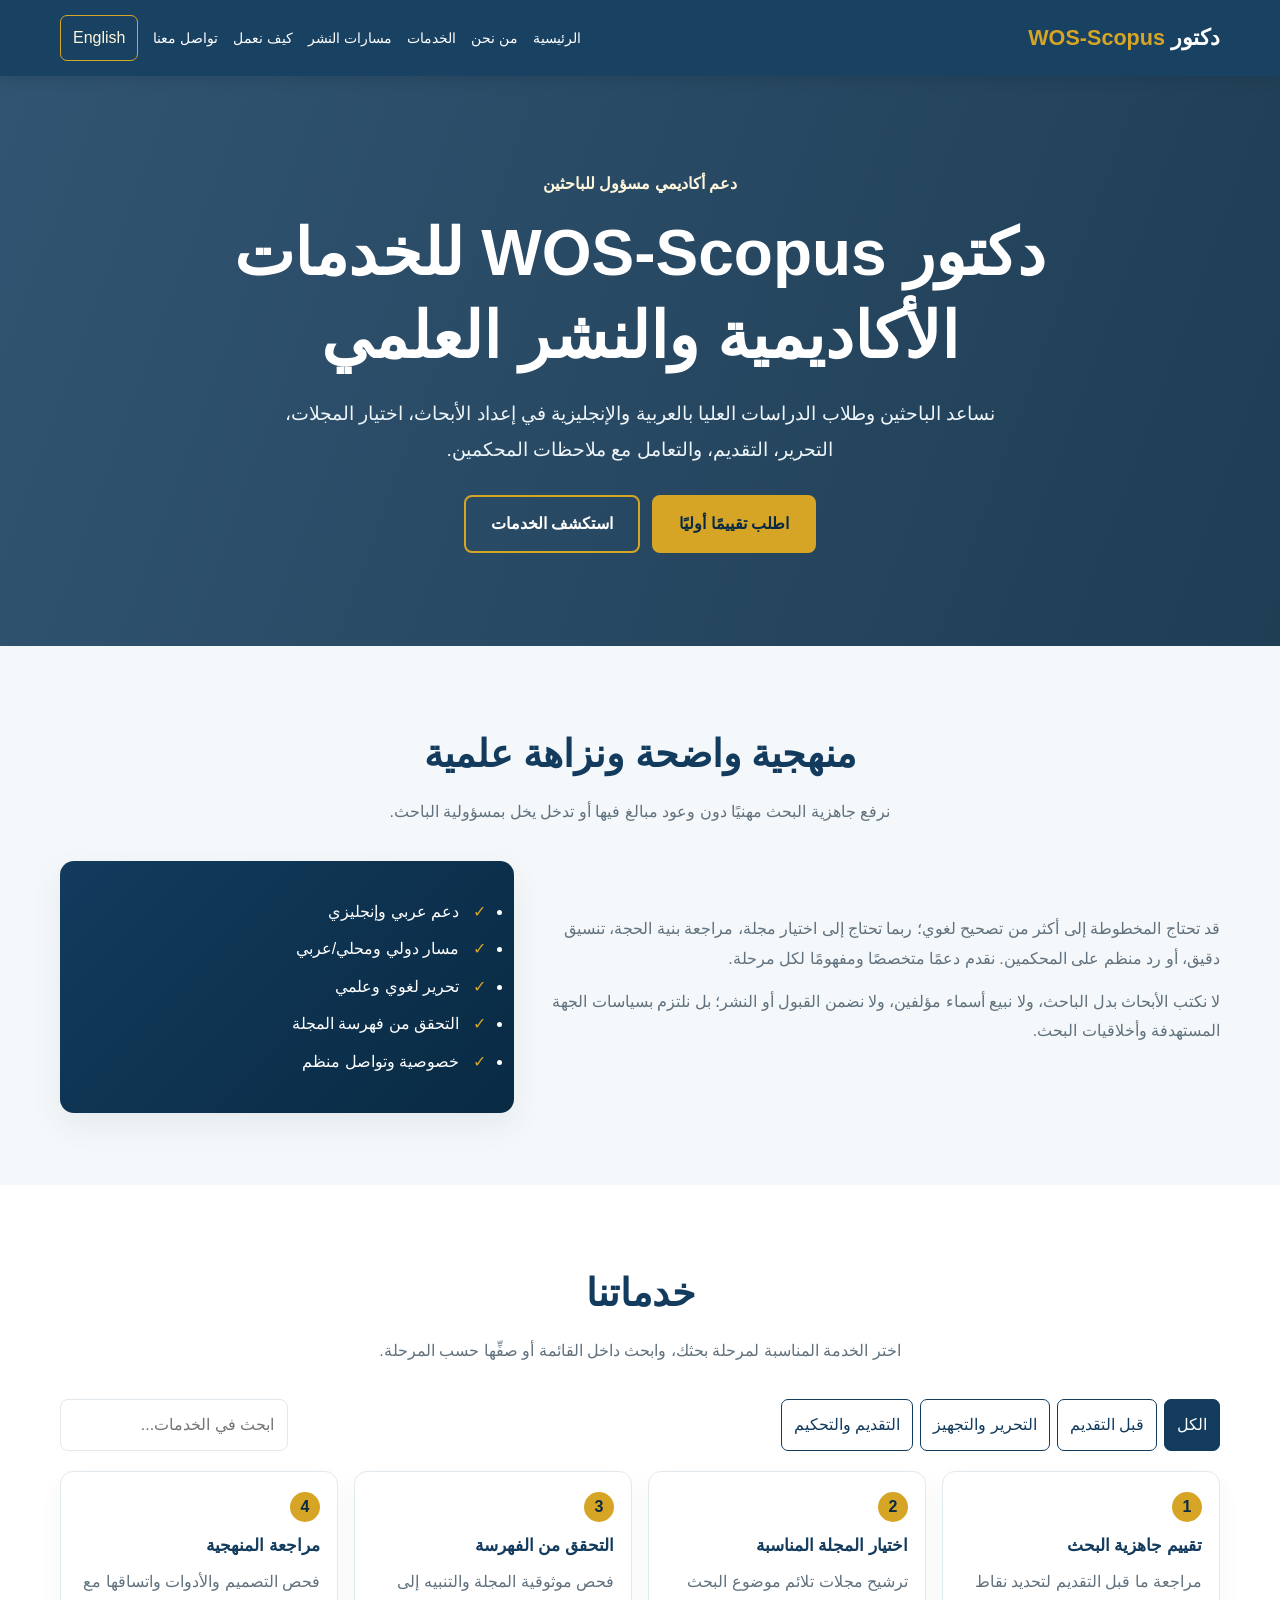
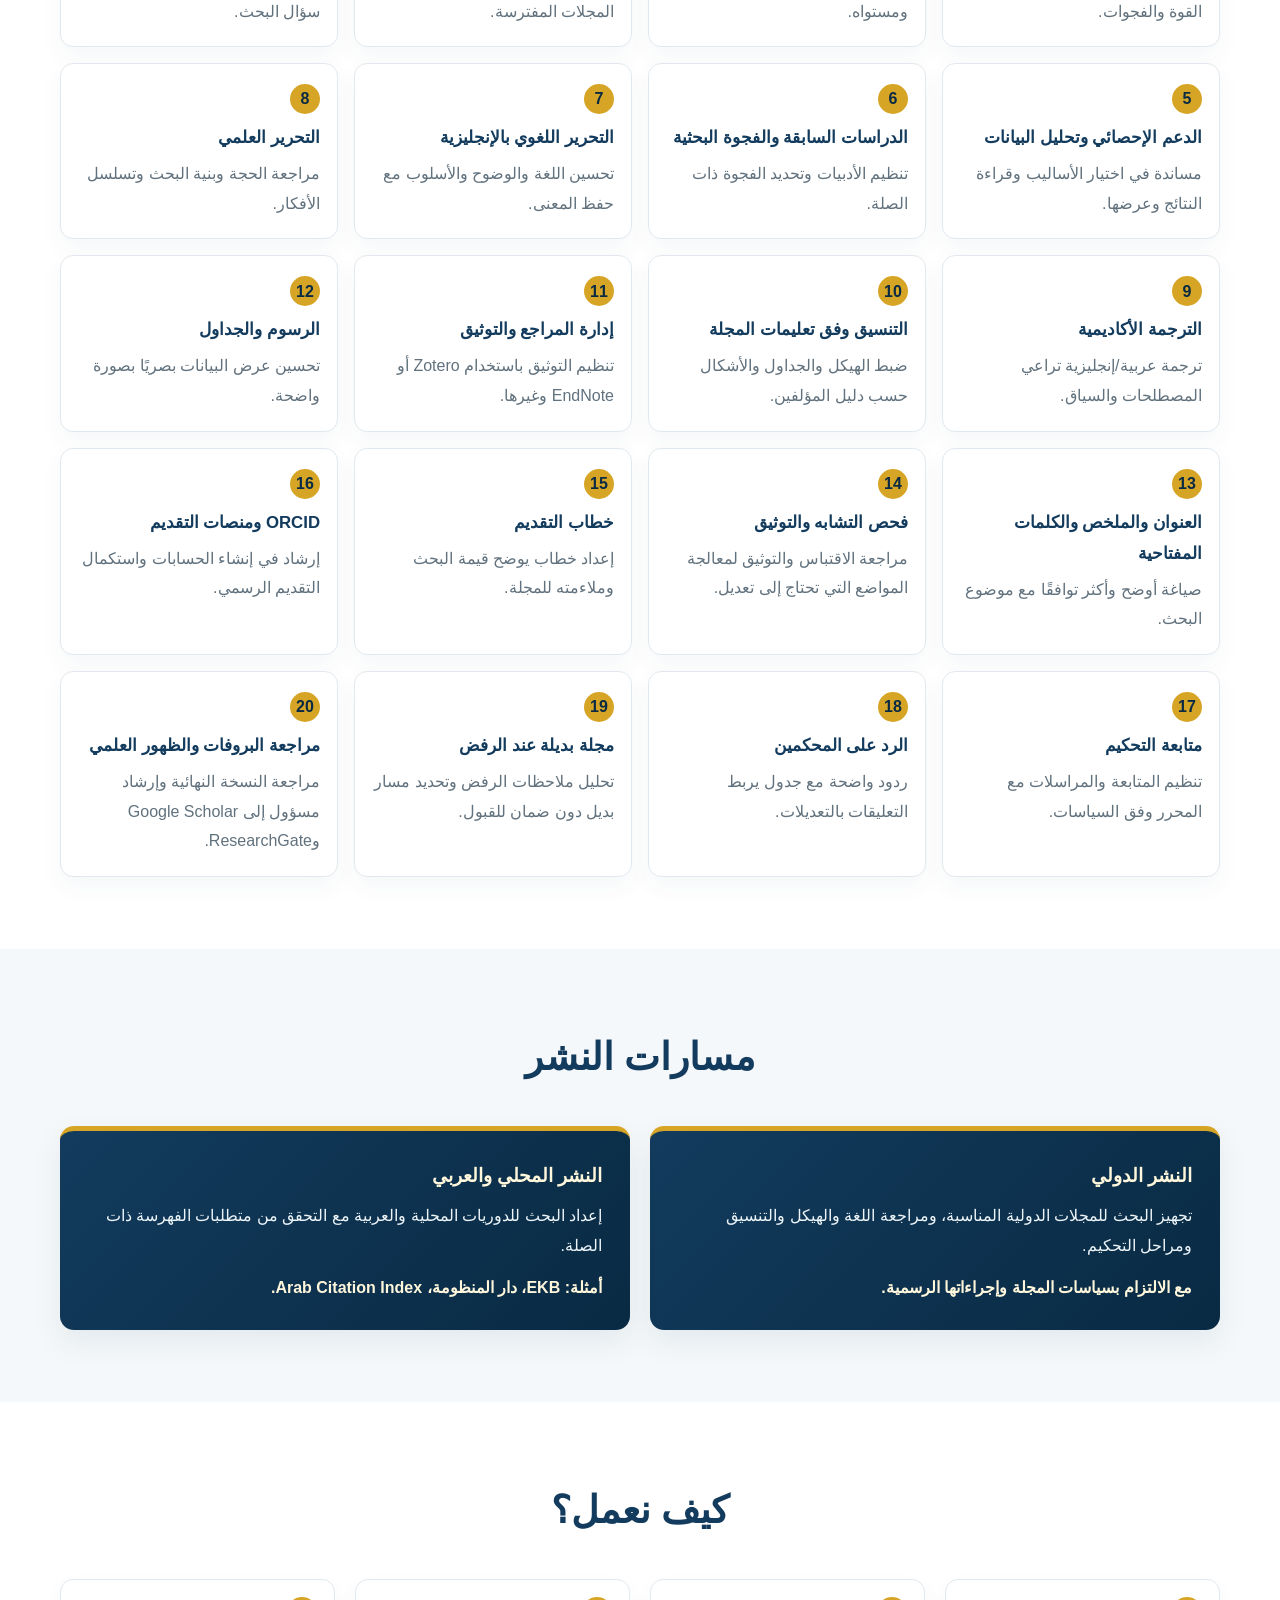
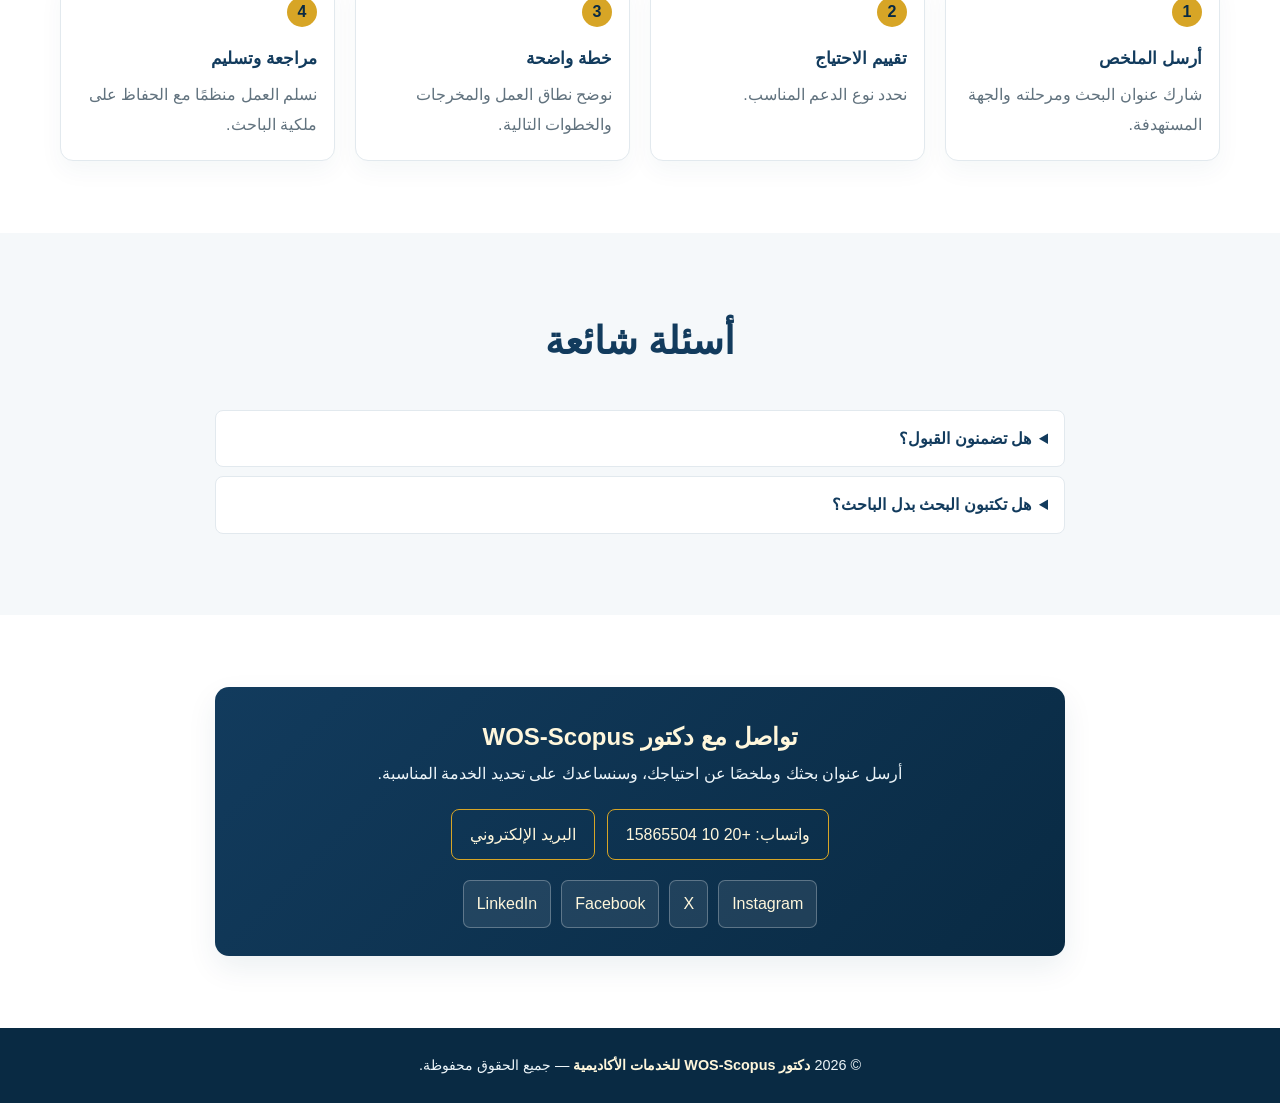
==== commit 4512ab80: "إضافة LinkedIn وروابط التواصل وحذف دليل جهات النشر" ====
--- a/index.html
+++ b/index.html
@@ -8,22 +8,19 @@
 <title>دكتور WOS-Scopus | الخدمات الأكاديمية والنشر العلمي</title>
 <link rel="icon" href="data:image/svg+xml,%3Csvg xmlns='http://www.w3.org/2000/svg' viewBox='0 0 64 64'%3E%3Crect width='64' height='64' rx='14' fill='%23123b5d'/%3E%3Ctext x='32' y='42' text-anchor='middle' font-size='25' font-family='Arial' fill='%23d7a526'%3EW-S%3C/text%3E%3C/svg%3E">
 <style>
-:root{--blue:#123b5d;--deep:#092a43;--gold:#d7a526;--cream:#fff7dc;--ink:#1f2d38;--muted:#61727e;--bg:#f5f8fa;--line:#e2e9ee;--white:#fff}*{box-sizing:border-box;margin:0;padding:0}html{scroll-behavior:smooth}body{font-family:Tahoma,Arial,sans-serif;line-height:1.85;color:var(--ink)}body.ltr{direction:ltr;font-family:Arial,Helvetica,sans-serif}a{text-decoration:none;color:inherit}.wrap{width:min(1160px,calc(100% - 32px));margin:auto}header{position:sticky;top:0;z-index:10;background:#123b5df7;color:#fff;box-shadow:0 2px 15px #0002}.head{min-height:76px;display:flex;align-items:center;justify-content:space-between;gap:18px}.logo{font-size:1.35rem;font-weight:800;white-space:nowrap}.logo b{color:var(--gold)}nav{display:flex;align-items:center;gap:15px;flex-wrap:wrap}nav a{font-size:.88rem}nav a:hover{color:var(--cream)}button{font:inherit}.lang{padding:7px 12px;border:1px solid var(--gold);border-radius:7px;background:transparent;color:var(--cream);cursor:pointer}.hero{min-height:570px;display:grid;place-items:center;text-align:center;color:#fff;padding:85px 15px;background:linear-gradient(110deg,#123b5dde,#092a43e8),url('https://images.unsplash.com/photo-1481627834876-b7833e8f5570?auto=format&fit=crop&w=1600&q=85') center/cover}.hero-in{max-width:850px}.tag{color:var(--cream);font-weight:bold}.hero h1{font-size:clamp(2.2rem,5vw,4rem);line-height:1.3;margin:13px 0 18px}.hero p{max-width:730px;margin:auto;color:#eef5f9;font-size:clamp(1rem,2vw,1.2rem)}.actions{display:flex;justify-content:center;gap:12px;flex-wrap:wrap;margin-top:28px}.btn{display:inline-block;padding:12px 25px;border:2px solid var(--gold);border-radius:8px;font-weight:bold}.primary{background:var(--gold);color:var(--deep)}.outline{color:#fff}.outline:hover,.primary:hover{background:transparent;color:#fff}section{padding:72px 0;scroll-margin-top:82px}section:nth-child(even){background:var(--bg)}.intro{text-align:center;max-width:780px;margin:0 auto 34px}.intro h2{color:var(--blue);font-size:clamp(1.8rem,3vw,2.45rem);margin-bottom:8px}.intro p,.card p,.about p{color:var(--muted)}.about{display:grid;grid-template-columns:1.2fr .8fr;gap:25px;align-items:center}.about p{margin-bottom:13px}.panel,.path,.contact{background:linear-gradient(135deg,var(--blue),var(--deep));color:#fff;border-radius:14px;padding:28px;box-shadow:0 12px 30px #123b5d14}.panel li{position:relative;padding-right:27px;margin:8px 0}.panel li:before,.checks li:before{content:'✓';position:absolute;right:0;color:var(--gold)}.services{display:grid;grid-template-columns:repeat(4,1fr);gap:16px}.card{background:#fff;border:1px solid var(--line);border-radius:13px;padding:20px 17px;box-shadow:0 10px 25px #123b5d0b}.card h3{color:var(--blue);font-size:1.05rem;margin:8px 0 6px}.num{display:grid;place-items:center;width:30px;height:30px;border-radius:50%;background:var(--gold);color:var(--deep);font-weight:bold}.toolbar{display:flex;justify-content:space-between;gap:12px;flex-wrap:wrap;margin-bottom:20px}.filter{display:flex;gap:7px;flex-wrap:wrap}.filter button{padding:8px 12px;border:1px solid var(--blue);background:#fff;color:var(--blue);border-radius:7px;cursor:pointer}.filter .active,.filter button:hover{background:var(--blue);color:#fff}.search{padding:10px 13px;border:1px solid var(--line);border-radius:8px;font:inherit}.paths,.steps,.resources{display:grid;grid-template-columns:repeat(2,1fr);gap:20px}.path{border-top:5px solid var(--gold)}.path h3{color:var(--cream);margin-bottom:8px}.path p{color:#edf5f9}.path strong{display:block;color:var(--cream);margin-top:12px}.steps{grid-template-columns:repeat(4,1fr)}.step{position:relative;padding-top:55px}.step>.num{position:absolute;top:17px;right:17px}.checks{display:grid;grid-template-columns:repeat(2,1fr);gap:15px;max-width:900px;margin:auto}.checks li{position:relative;padding-right:28px;color:var(--muted)}.notice{max-width:900px;margin:24px auto;background:var(--cream);border-right:4px solid var(--gold);padding:15px 18px;color:var(--deep);border-radius:8px}.resources{grid-template-columns:repeat(3,1fr)}.resource a{display:inline-block;color:var(--blue);font-weight:bold;margin-top:10px}.compare{overflow-x:auto}table{width:100%;min-width:800px;border-collapse:collapse;background:#fff}th,td{border:1px solid var(--line);padding:12px;text-align:right;vertical-align:top}th{background:var(--blue);color:#fff}.faq{max-width:850px;margin:auto}.faq details{background:#fff;border:1px solid var(--line);border-radius:8px;padding:13px 16px;margin:9px 0}.faq summary{cursor:pointer;color:var(--blue);font-weight:bold}.faq p{color:var(--muted);margin-top:8px}.contact{max-width:800px;margin:auto;text-align:center}.contact h2{color:var(--cream)}.contact p{color:#edf5f9}.contact-links{display:flex;justify-content:center;gap:12px;flex-wrap:wrap;margin-top:20px}.contact-links a{border:1px solid var(--gold);color:var(--cream);border-radius:8px;padding:10px 18px}.contact-links a:hover{background:var(--gold);color:var(--deep)}footer{background:var(--deep);color:#edf5f9;text-align:center;padding:24px 15px;font-size:.9rem}footer b{color:var(--cream)}.hide{display:none!important}@media(max-width:950px){.head{flex-direction:column;padding:13px 0}.services,.steps{grid-template-columns:repeat(2,1fr)}.about{grid-template-columns:1fr}nav{justify-content:center}}@media(max-width:620px){.services,.steps,.paths,.resources,.checks{grid-template-columns:1fr}section{padding:56px 0}.actions{flex-direction:column}.btn{width:100%}nav{gap:9px}nav a{font-size:.76rem}}
+:root{--blue:#123b5d;--deep:#092a43;--gold:#d7a526;--cream:#fff7dc;--ink:#1f2d38;--muted:#61727e;--bg:#f5f8fa;--line:#e2e9ee;--white:#fff}*{box-sizing:border-box;margin:0;padding:0}html{scroll-behavior:smooth}body{font-family:Tahoma,Arial,sans-serif;line-height:1.85;color:var(--ink)}body.ltr{direction:ltr;font-family:Arial,Helvetica,sans-serif}a{text-decoration:none;color:inherit}.wrap{width:min(1160px,calc(100% - 32px));margin:auto}header{position:sticky;top:0;z-index:10;background:#123b5df7;color:#fff;box-shadow:0 2px 15px #0002}.head{min-height:76px;display:flex;align-items:center;justify-content:space-between;gap:18px}.logo{font-size:1.35rem;font-weight:800;white-space:nowrap}.logo b{color:var(--gold)}nav{display:flex;align-items:center;gap:15px;flex-wrap:wrap}nav a{font-size:.88rem}nav a:hover{color:var(--cream)}button{font:inherit}.lang{padding:7px 12px;border:1px solid var(--gold);border-radius:7px;background:transparent;color:var(--cream);cursor:pointer}.hero{min-height:570px;display:grid;place-items:center;text-align:center;color:#fff;padding:85px 15px;background:linear-gradient(110deg,#123b5dde,#092a43e8),url('https://images.unsplash.com/photo-1481627834876-b7833e8f5570?auto=format&fit=crop&w=1600&q=85') center/cover}.hero-in{max-width:850px}.tag{color:var(--cream);font-weight:bold}.hero h1{font-size:clamp(2.2rem,5vw,4rem);line-height:1.3;margin:13px 0 18px}.hero p{max-width:730px;margin:auto;color:#eef5f9;font-size:clamp(1rem,2vw,1.2rem)}.actions{display:flex;justify-content:center;gap:12px;flex-wrap:wrap;margin-top:28px}.btn{display:inline-block;padding:12px 25px;border:2px solid var(--gold);border-radius:8px;font-weight:bold}.primary{background:var(--gold);color:var(--deep)}.outline{color:#fff}.outline:hover,.primary:hover{background:transparent;color:#fff}section{padding:72px 0;scroll-margin-top:82px}section:nth-child(even){background:var(--bg)}.intro{text-align:center;max-width:780px;margin:0 auto 34px}.intro h2{color:var(--blue);font-size:clamp(1.8rem,3vw,2.45rem);margin-bottom:8px}.intro p,.card p,.about p{color:var(--muted)}.about{display:grid;grid-template-columns:1.2fr .8fr;gap:25px;align-items:center}.about p{margin-bottom:13px}.panel,.path,.contact{background:linear-gradient(135deg,var(--blue),var(--deep));color:#fff;border-radius:14px;padding:28px;box-shadow:0 12px 30px #123b5d14}.panel li{position:relative;padding-right:27px;margin:8px 0}.panel li:before,.checks li:before{content:'✓';position:absolute;right:0;color:var(--gold)}.services{display:grid;grid-template-columns:repeat(4,1fr);gap:16px}.card{background:#fff;border:1px solid var(--line);border-radius:13px;padding:20px 17px;box-shadow:0 10px 25px #123b5d0b}.card h3{color:var(--blue);font-size:1.05rem;margin:8px 0 6px}.num{display:grid;place-items:center;width:30px;height:30px;border-radius:50%;background:var(--gold);color:var(--deep);font-weight:bold}.toolbar{display:flex;justify-content:space-between;gap:12px;flex-wrap:wrap;margin-bottom:20px}.filter{display:flex;gap:7px;flex-wrap:wrap}.filter button{padding:8px 12px;border:1px solid var(--blue);background:#fff;color:var(--blue);border-radius:7px;cursor:pointer}.filter .active,.filter button:hover{background:var(--blue);color:#fff}.search{padding:10px 13px;border:1px solid var(--line);border-radius:8px;font:inherit}.paths,.steps{display:grid;grid-template-columns:repeat(2,1fr);gap:20px}.path{border-top:5px solid var(--gold)}.path h3{color:var(--cream);margin-bottom:8px}.path p{color:#edf5f9}.path strong{display:block;color:var(--cream);margin-top:12px}.steps{grid-template-columns:repeat(4,1fr)}.step{position:relative;padding-top:55px}.step>.num{position:absolute;top:17px;right:17px}.checks{display:grid;grid-template-columns:repeat(2,1fr);gap:15px;max-width:900px;margin:auto}.checks li{position:relative;padding-right:28px;color:var(--muted)}.notice{max-width:900px;margin:24px auto;background:var(--cream);border-right:4px solid var(--gold);padding:15px 18px;color:var(--deep);border-radius:8px}.faq{max-width:850px;margin:auto}.faq details{background:#fff;border:1px solid var(--line);border-radius:8px;padding:13px 16px;margin:9px 0}.faq summary{cursor:pointer;color:var(--blue);font-weight:bold}.faq p{color:var(--muted);margin-top:8px}.contact{max-width:850px;margin:auto;text-align:center}.contact h2{color:var(--cream)}.contact p{color:#edf5f9}.contact-links{display:flex;justify-content:center;gap:12px;flex-wrap:wrap;margin-top:20px}.contact-links a{border:1px solid var(--gold);color:var(--cream);border-radius:8px;padding:10px 18px}.contact-links a:hover{background:var(--gold);color:var(--deep)}.socials{display:flex;justify-content:center;gap:10px;flex-wrap:wrap;margin-top:20px}.socials a{display:inline-block;padding:8px 13px;border-radius:7px;background:#ffffff16;color:var(--cream);border:1px solid #ffffff45}.socials a:hover{background:var(--gold);color:var(--deep)}footer{background:var(--deep);color:#edf5f9;text-align:center;padding:24px 15px;font-size:.9rem}footer b{color:var(--cream)}.hide{display:none!important}@media(max-width:950px){.head{flex-direction:column;padding:13px 0}.services,.steps{grid-template-columns:repeat(2,1fr)}.about{grid-template-columns:1fr}nav{justify-content:center}}@media(max-width:620px){.services,.steps,.paths,.checks{grid-template-columns:1fr}section{padding:56px 0}.actions{flex-direction:column}.btn{width:100%}nav{gap:9px}nav a{font-size:.76rem}}
 </style></head>
 <body>
-<header><div class="wrap head"><a class="logo" href="#home">دكتور <b>WOS-Scopus</b></a><nav><a href="#home" data-ar="الرئيسية" data-en="Home">الرئيسية</a><a href="#about" data-ar="من نحن" data-en="About">من نحن</a><a href="#services" data-ar="الخدمات" data-en="Services">الخدمات</a><a href="#publishing" data-ar="مسارات النشر" data-en="Publishing paths">مسارات النشر</a><a href="#directory" data-ar="الدليل" data-en="Directory">الدليل</a><a href="#contact" data-ar="تواصل معنا" data-en="Contact">تواصل معنا</a><button class="lang" id="lang">English</button></nav></div></header>
+<header><div class="wrap head"><a class="logo" href="#home">دكتور <b>WOS-Scopus</b></a><nav><a href="#home" data-ar="الرئيسية" data-en="Home">الرئيسية</a><a href="#about" data-ar="من نحن" data-en="About">من نحن</a><a href="#services" data-ar="الخدمات" data-en="Services">الخدمات</a><a href="#publishing" data-ar="مسارات النشر" data-en="Publishing paths">مسارات النشر</a><a href="#process" data-ar="كيف نعمل" data-en="How we work">كيف نعمل</a><a href="#contact" data-ar="تواصل معنا" data-en="Contact">تواصل معنا</a><button class="lang" id="lang">English</button></nav></div></header>
 <main>
 <section id="home" class="hero"><div class="hero-in"><div class="tag" data-ar="دعم أكاديمي مسؤول للباحثين" data-en="Responsible academic support for researchers">دعم أكاديمي مسؤول للباحثين</div><h1 data-ar="دكتور WOS-Scopus للخدمات الأكاديمية والنشر العلمي" data-en="Dr. WOS-Scopus Academic Services and Scientific Publishing">دكتور WOS-Scopus للخدمات الأكاديمية والنشر العلمي</h1><p data-ar="نساعد الباحثين وطلاب الدراسات العليا بالعربية والإنجليزية في إعداد الأبحاث، اختيار المجلات، التحرير، التقديم، والتعامل مع ملاحظات المحكمين." data-en="We support researchers and graduate students in Arabic and English with research preparation, journal selection, editing, submission, and reviewer responses.">نساعد الباحثين وطلاب الدراسات العليا بالعربية والإنجليزية في إعداد الأبحاث، اختيار المجلات، التحرير، التقديم، والتعامل مع ملاحظات المحكمين.</p><div class="actions"><a class="btn primary" href="#contact" data-ar="اطلب تقييمًا أوليًا" data-en="Request an initial assessment">اطلب تقييمًا أوليًا</a><a class="btn outline" href="#services" data-ar="استكشف الخدمات" data-en="Explore services">استكشف الخدمات</a></div></div></section>
 <section id="about"><div class="wrap"><div class="intro"><h2 data-ar="منهجية واضحة ونزاهة علمية" data-en="A clear process and research integrity">منهجية واضحة ونزاهة علمية</h2><p data-ar="نرفع جاهزية البحث مهنيًا دون وعود مبالغ فيها أو تدخل يخل بمسؤولية الباحث." data-en="We improve manuscript readiness without exaggerated promises or compromising the researcher's responsibility.">نرفع جاهزية البحث مهنيًا دون وعود مبالغ فيها أو تدخل يخل بمسؤولية الباحث.</p></div><div class="about"><div><p data-ar="قد تحتاج المخطوطة إلى أكثر من تصحيح لغوي؛ ربما تحتاج إلى اختيار مجلة، مراجعة بنية الحجة، تنسيق دقيق، أو رد منظم على المحكمين. نقدم دعمًا متخصصًا ومفهومًا لكل مرحلة." data-en="A manuscript may need more than proofreading: journal selection, argument review, precise formatting, or an organized reviewer response. We provide focused support at each stage.">قد تحتاج المخطوطة إلى أكثر من تصحيح لغوي؛ ربما تحتاج إلى اختيار مجلة، مراجعة بنية الحجة، تنسيق دقيق، أو رد منظم على المحكمين. نقدم دعمًا متخصصًا ومفهومًا لكل مرحلة.</p><p data-ar="لا نكتب الأبحاث بدل الباحث، ولا نبيع أسماء مؤلفين، ولا نضمن القبول أو النشر؛ بل نلتزم بسياسات الجهة المستهدفة وأخلاقيات البحث." data-en="We do not write papers in place of authors, sell authorship, or guarantee acceptance or publication. We work within venue policies and research ethics.">لا نكتب الأبحاث بدل الباحث، ولا نبيع أسماء مؤلفين، ولا نضمن القبول أو النشر؛ بل نلتزم بسياسات الجهة المستهدفة وأخلاقيات البحث.</p></div><div class="panel"><ul><li data-ar="دعم عربي وإنجليزي" data-en="Arabic and English support">دعم عربي وإنجليزي</li><li data-ar="مسار دولي ومحلي/عربي" data-en="International, local, and Arab paths">مسار دولي ومحلي/عربي</li><li data-ar="تحرير لغوي وعلمي" data-en="Language and scientific editing">تحرير لغوي وعلمي</li><li data-ar="التحقق من فهرسة المجلة" data-en="Journal indexing verification">التحقق من فهرسة المجلة</li><li data-ar="خصوصية وتواصل منظم" data-en="Privacy and organized communication">خصوصية وتواصل منظم</li></ul></div></div></div></section>
-<section id="services"><div class="wrap"><div class="intro"><h2 data-ar="خدماتنا" data-en="Our services">خدماتنا</h2><p data-ar="اختر الخدمة المناسبة لمرحلة بحثك، وابحث داخل القائمة أو صفِّها حسب المرحلة." data-en="Choose the service that fits your research stage, then search or filter the list.">اختر الخدمة المناسبة لمرحلة بحثك، وابحث داخل القائمة أو صفِّها حسب المرحلة.</p></div><div class="toolbar"><div class="filter"><button class="active" data-filter="all" data-ar="الكل" data-en="All">الكل</button><button data-filter="before" data-ar="قبل التقديم" data-en="Before submission">قبل التقديم</button><button data-filter="edit" data-ar="التحرير والتجهيز" data-en="Editing and preparation">التحرير والتجهيز</button><button data-filter="review" data-ar="التقديم والتحكيم" data-en="Submission and review">التقديم والتحكيم</button></div><input id="search" class="search" type="search" placeholder="ابحث في الخدمات..." aria-label="البحث في الخدمات"></div><div class="services" id="serviceGrid">
-<article class="card service" data-type="before"><div class="num">1</div><h3 data-ar="تقييم جاهزية البحث" data-en="Publication readiness">تقييم جاهزية البحث</h3><p data-ar="مراجعة ما قبل التقديم لتحديد نقاط القوة والفجوات." data-en="Pre-submission review of strengths and gaps.">مراجعة ما قبل التقديم لتحديد نقاط القوة والفجوات.</p></article><article class="card service" data-type="before"><div class="num">2</div><h3 data-ar="اختيار المجلة المناسبة" data-en="Journal selection">اختيار المجلة المناسبة</h3><p data-ar="ترشيح مجلات تلائم موضوع البحث ومستواه." data-en="Shortlisting journals that fit the topic and level.">ترشيح مجلات تلائم موضوع البحث ومستواه.</p></article><article class="card service" data-type="before"><div class="num">3</div><h3 data-ar="التحقق من الفهرسة" data-en="Indexing verification">التحقق من الفهرسة</h3><p data-ar="فحص موثوقية المجلة والتنبيه إلى مؤشرات المجلات المفترسة." data-en="Checking credibility and predatory-journal warning signs.">فحص موثوقية المجلة والتنبيه إلى مؤشرات المجلات المفترسة.</p></article><article class="card service" data-type="before"><div class="num">4</div><h3 data-ar="مراجعة المنهجية" data-en="Methodology review">مراجعة المنهجية</h3><p data-ar="فحص التصميم والأدوات واتساقها مع سؤال البحث." data-en="Reviewing design, tools, and research-question alignment.">فحص التصميم والأدوات واتساقها مع سؤال البحث.</p></article><article class="card service" data-type="before"><div class="num">5</div><h3 data-ar="الدعم الإحصائي وتحليل البيانات" data-en="Statistical support and data analysis">الدعم الإحصائي وتحليل البيانات</h3><p data-ar="مساندة في اختيار الأساليب وقراءة النتائج وعرضها." data-en="Support with methods, interpretation, and presentation.">مساندة في اختيار الأساليب وقراءة النتائج وعرضها.</p></article><article class="card service" data-type="before"><div class="num">6</div><h3 data-ar="الدراسات السابقة والفجوة البحثية" data-en="Literature and research gap">الدراسات السابقة والفجوة البحثية</h3><p data-ar="تنظيم الأدبيات وتحديد الفجوة ذات الصلة." data-en="Organizing literature and identifying a relevant gap.">تنظيم الأدبيات وتحديد الفجوة ذات الصلة.</p></article>
-<article class="card service" data-type="edit"><div class="num">7</div><h3 data-ar="التحرير اللغوي بالإنجليزية" data-en="English language editing">التحرير اللغوي بالإنجليزية</h3><p data-ar="تحسين اللغة والوضوح والأسلوب مع حفظ المعنى." data-en="Improving language and clarity while preserving meaning.">تحسين اللغة والوضوح والأسلوب مع حفظ المعنى.</p></article><article class="card service" data-type="edit"><div class="num">8</div><h3 data-ar="التحرير العلمي" data-en="Scientific editing">التحرير العلمي</h3><p data-ar="مراجعة الحجة وبنية البحث وتسلسل الأفكار." data-en="Reviewing argument, structure, and flow.">مراجعة الحجة وبنية البحث وتسلسل الأفكار.</p></article><article class="card service" data-type="edit"><div class="num">9</div><h3 data-ar="الترجمة الأكاديمية" data-en="Academic translation">الترجمة الأكاديمية</h3><p data-ar="ترجمة عربية/إنجليزية تراعي المصطلحات والسياق." data-en="Arabic-English translation with field-specific terminology.">ترجمة عربية/إنجليزية تراعي المصطلحات والسياق.</p></article><article class="card service" data-type="edit"><div class="num">10</div><h3 data-ar="التنسيق وفق تعليمات المجلة" data-en="Journal formatting">التنسيق وفق تعليمات المجلة</h3><p data-ar="ضبط الهيكل والجداول والأشكال حسب دليل المؤلفين." data-en="Formatting the manuscript to author guidelines.">ضبط الهيكل والجداول والأشكال حسب دليل المؤلفين.</p></article><article class="card service" data-type="edit"><div class="num">11</div><h3 data-ar="إدارة المراجع والتوثيق" data-en="Reference management">إدارة المراجع والتوثيق</h3><p data-ar="تنظيم التوثيق باستخدام Zotero أو EndNote وغيرها." data-en="Managing citations with Zotero, EndNote, and similar tools.">تنظيم التوثيق باستخدام Zotero أو EndNote وغيرها.</p></article><article class="card service" data-type="edit"><div class="num">12</div><h3 data-ar="الرسوم والجداول" data-en="Figures and tables">الرسوم والجداول</h3><p data-ar="تحسين عرض البيانات بصريًا بصورة واضحة." data-en="Improving visual presentation of data.">تحسين عرض البيانات بصريًا بصورة واضحة.</p></article><article class="card service" data-type="edit"><div class="num">13</div><h3 data-ar="العنوان والملخص والكلمات المفتاحية" data-en="Title, abstract, and keywords">العنوان والملخص والكلمات المفتاحية</h3><p data-ar="صياغة أوضح وأكثر توافقًا مع موضوع البحث." data-en="Clearer wording aligned with the research topic.">صياغة أوضح وأكثر توافقًا مع موضوع البحث.</p></article><article class="card service" data-type="edit"><div class="num">14</div><h3 data-ar="فحص التشابه والتوثيق" data-en="Similarity and citation review">فحص التشابه والتوثيق</h3><p data-ar="مراجعة الاقتباس والتوثيق لمعالجة المواضع التي تحتاج إلى تعديل." data-en="Reviewing citations and similarity indicators responsibly.">مراجعة الاقتباس والتوثيق لمعالجة المواضع التي تحتاج إلى تعديل.</p></article><article class="card service" data-type="edit"><div class="num">15</div><h3 data-ar="خطاب التقديم" data-en="Cover letter">خطاب التقديم</h3><p data-ar="إعداد خطاب يوضح قيمة البحث وملاءمته للمجلة." data-en="Preparing a letter explaining value and journal fit.">إعداد خطاب يوضح قيمة البحث وملاءمته للمجلة.</p></article>
-<article class="card service" data-type="review"><div class="num">16</div><h3 data-ar="ORCID ومنصات التقديم" data-en="ORCID and submission platforms">ORCID ومنصات التقديم</h3><p data-ar="إرشاد في إنشاء الحسابات واستكمال التقديم الرسمي." data-en="Guidance with accounts and official submission systems.">إرشاد في إنشاء الحسابات واستكمال التقديم الرسمي.</p></article><article class="card service" data-type="review"><div class="num">17</div><h3 data-ar="متابعة التحكيم" data-en="Peer-review follow-up">متابعة التحكيم</h3><p data-ar="تنظيم المتابعة والمراسلات مع المحرر وفق السياسات." data-en="Organizing follow-up and editor correspondence.">تنظيم المتابعة والمراسلات مع المحرر وفق السياسات.</p></article><article class="card service" data-type="review"><div class="num">18</div><h3 data-ar="الرد على المحكمين" data-en="Reviewer responses">الرد على المحكمين</h3><p data-ar="ردود واضحة مع جدول يربط التعليقات بالتعديلات." data-en="Clear responses with a comment-to-revision matrix.">ردود واضحة مع جدول يربط التعليقات بالتعديلات.</p></article><article class="card service" data-type="review"><div class="num">19</div><h3 data-ar="مجلة بديلة عند الرفض" data-en="Alternative journal strategy">مجلة بديلة عند الرفض</h3><p data-ar="تحليل ملاحظات الرفض وتحديد مسار بديل دون ضمان للقبول." data-en="Reviewing rejection reasons without promising acceptance.">تحليل ملاحظات الرفض وتحديد مسار بديل دون ضمان للقبول.</p></article><article class="card service" data-type="review"><div class="num">20</div><h3 data-ar="مراجعة البروفات والظهور العلمي" data-en="Proofs and research visibility">مراجعة البروفات والظهور العلمي</h3><p data-ar="مراجعة النسخة النهائية وإرشاد مسؤول إلى Google Scholar وResearchGate." data-en="Reviewing final proofs and responsible visibility guidance.">مراجعة النسخة النهائية وإرشاد مسؤول إلى Google Scholar وResearchGate.</p></article></div></div></section>
-<section id="publishing"><div class="wrap"><div class="intro"><h2 data-ar="مسارات النشر" data-en="Publishing paths">مسارات النشر</h2><p data-ar="نختار المسار بناءً على موضوع البحث ومتطلبات الجهة المستهدفة." data-en="We choose a path based on research and venue requirements.">نختار المسار بناءً على موضوع البحث ومتطلبات الجهة المستهدفة.</p></div><div class="paths"><article class="path"><h3 data-ar="النشر الدولي" data-en="International publishing">النشر الدولي</h3><p data-ar="تجهيز البحث للمجلات الدولية المناسبة، ومراجعة اللغة والهيكل والتنسيق ومراحل التحكيم." data-en="Preparing manuscripts for international journals and reviewing language, structure, formatting, and peer review.">تجهيز البحث للمجلات الدولية المناسبة، ومراجعة اللغة والهيكل والتنسيق ومراحل التحكيم.</p><strong data-ar="مع الالتزام بسياسات المجلة وإجراءاتها الرسمية." data-en="Subject to the journal's official policies and procedures.">مع الالتزام بسياسات المجلة وإجراءاتها الرسمية.</strong></article><article class="path"><h3 data-ar="النشر المحلي والعربي" data-en="Local and Arab publishing">النشر المحلي والعربي</h3><p data-ar="إعداد البحث للدوريات المحلية والعربية مع التحقق من متطلبات الفهرسة ذات الصلة." data-en="Preparing manuscripts for local and Arab journals while checking relevant indexing requirements.">إعداد البحث للدوريات المحلية والعربية مع التحقق من متطلبات الفهرسة ذات الصلة.</p><strong data-ar="أمثلة: EKB، دار المنظومة، Arab Citation Index." data-en="Examples: EKB, Dar Al-Mandumah, Arab Citation Index.">أمثلة: EKB، دار المنظومة، Arab Citation Index.</strong></article></div></div></section>
-<section id="directory"><div class="wrap"><div class="intro"><h2 data-ar="دليل جهات دعم المؤلفين" data-en="Author-support directory">دليل جهات دعم المؤلفين</h2><p data-ar="روابط مرجعية مستقلة للمقارنة، وليست شراكات أو تزكية أو ترتيبًا رسميًا." data-en="Independent reference links for comparison; not partnerships, endorsements, or an official ranking.">روابط مرجعية مستقلة للمقارنة، وليست شراكات أو تزكية أو ترتيبًا رسميًا.</p></div><div class="resources"><article class="card"><h3>Enago</h3><p data-ar="تحرير لغوي وعلمي ودعم للمؤلفين." data-en="Language, scientific editing, and author support.">تحرير لغوي وعلمي ودعم للمؤلفين.</p><a href="https://www.enago.com" target="_blank" rel="noopener">enago.com ↗</a></article><article class="card"><h3>Editage</h3><p data-ar="تحرير وتجهيز ومساندة عبر دورة النشر." data-en="Editing, preparation, and publication support.">تحرير وتجهيز ومساندة عبر دورة النشر.</p><a href="https://www.editage.com" target="_blank" rel="noopener">editage.com ↗</a></article><article class="card"><h3>AJE</h3><p data-ar="تحرير لغوي وعلمي وترجمة وتنسيق." data-en="Language, scientific editing, translation, and formatting.">تحرير لغوي وعلمي وترجمة وتنسيق.</p><a href="https://www.aje.com" target="_blank" rel="noopener">aje.com ↗</a></article><article class="card"><h3>Springer Nature Author Services</h3><p data-ar="خدمات مؤلفين رسمية تابعة لشبرينغر نيتشر." data-en="Official author services from Springer Nature.">خدمات مؤلفين رسمية تابعة لشبرينغر نيتشر.</p><a href="https://authorservices.springernature.com" target="_blank" rel="noopener">Visit website ↗</a></article><article class="card"><h3>Elsevier Language Editing</h3><p data-ar="تحرير لغوي ودعم للمخطوطات." data-en="Language editing and manuscript support.">تحرير لغوي ودعم للمخطوطات.</p><a href="https://webshop.elsevier.com/language-editing/" target="_blank" rel="noopener">Visit website ↗</a></article><article class="card"><h3>Wordvice وPaperTrue</h3><p data-ar="تحرير وتدقيق وتنسيق للمؤلفين." data-en="Editing, proofreading, and formatting for authors.">تحرير وتدقيق وتنسيق للمؤلفين.</p><a href="https://www.wordvice.com" target="_blank" rel="noopener">Wordvice ↗</a></article></div></div></section>
+<section id="services"><div class="wrap"><div class="intro"><h2 data-ar="خدماتنا" data-en="Our services">خدماتنا</h2><p data-ar="اختر الخدمة المناسبة لمرحلة بحثك، وابحث داخل القائمة أو صفِّها حسب المرحلة." data-en="Choose the service that fits your research stage, then search or filter the list.">اختر الخدمة المناسبة لمرحلة بحثك، وابحث داخل القائمة أو صفِّها حسب المرحلة.</p></div><div class="toolbar"><div class="filter"><button class="active" data-filter="all" data-ar="الكل" data-en="All">الكل</button><button data-filter="before" data-ar="قبل التقديم" data-en="Before submission">قبل التقديم</button><button data-filter="edit" data-ar="التحرير والتجهيز" data-en="Editing and preparation">التحرير والتجهيز</button><button data-filter="review" data-ar="التقديم والتحكيم" data-en="Submission and review">التقديم والتحكيم</button></div><input id="search" class="search" type="search" placeholder="ابحث في الخدمات..." aria-label="البحث في الخدمات"></div><div class="services">
+<article class="card service" data-type="before"><div class="num">1</div><h3>تقييم جاهزية البحث</h3><p>مراجعة ما قبل التقديم لتحديد نقاط القوة والفجوات.</p></article><article class="card service" data-type="before"><div class="num">2</div><h3>اختيار المجلة المناسبة</h3><p>ترشيح مجلات تلائم موضوع البحث ومستواه.</p></article><article class="card service" data-type="before"><div class="num">3</div><h3>التحقق من الفهرسة</h3><p>فحص موثوقية المجلة والتنبيه إلى المجلات المفترسة.</p></article><article class="card service" data-type="before"><div class="num">4</div><h3>مراجعة المنهجية</h3><p>فحص التصميم والأدوات واتساقها مع سؤال البحث.</p></article><article class="card service" data-type="before"><div class="num">5</div><h3>الدعم الإحصائي وتحليل البيانات</h3><p>مساندة في اختيار الأساليب وقراءة النتائج وعرضها.</p></article><article class="card service" data-type="before"><div class="num">6</div><h3>الدراسات السابقة والفجوة البحثية</h3><p>تنظيم الأدبيات وتحديد الفجوة ذات الصلة.</p></article><article class="card service" data-type="edit"><div class="num">7</div><h3>التحرير اللغوي بالإنجليزية</h3><p>تحسين اللغة والوضوح والأسلوب مع حفظ المعنى.</p></article><article class="card service" data-type="edit"><div class="num">8</div><h3>التحرير العلمي</h3><p>مراجعة الحجة وبنية البحث وتسلسل الأفكار.</p></article><article class="card service" data-type="edit"><div class="num">9</div><h3>الترجمة الأكاديمية</h3><p>ترجمة عربية/إنجليزية تراعي المصطلحات والسياق.</p></article><article class="card service" data-type="edit"><div class="num">10</div><h3>التنسيق وفق تعليمات المجلة</h3><p>ضبط الهيكل والجداول والأشكال حسب دليل المؤلفين.</p></article><article class="card service" data-type="edit"><div class="num">11</div><h3>إدارة المراجع والتوثيق</h3><p>تنظيم التوثيق باستخدام Zotero أو EndNote وغيرها.</p></article><article class="card service" data-type="edit"><div class="num">12</div><h3>الرسوم والجداول</h3><p>تحسين عرض البيانات بصريًا بصورة واضحة.</p></article><article class="card service" data-type="edit"><div class="num">13</div><h3>العنوان والملخص والكلمات المفتاحية</h3><p>صياغة أوضح وأكثر توافقًا مع موضوع البحث.</p></article><article class="card service" data-type="edit"><div class="num">14</div><h3>فحص التشابه والتوثيق</h3><p>مراجعة الاقتباس والتوثيق لمعالجة المواضع التي تحتاج إلى تعديل.</p></article><article class="card service" data-type="edit"><div class="num">15</div><h3>خطاب التقديم</h3><p>إعداد خطاب يوضح قيمة البحث وملاءمته للمجلة.</p></article><article class="card service" data-type="review"><div class="num">16</div><h3>ORCID ومنصات التقديم</h3><p>إرشاد في إنشاء الحسابات واستكمال التقديم الرسمي.</p></article><article class="card service" data-type="review"><div class="num">17</div><h3>متابعة التحكيم</h3><p>تنظيم المتابعة والمراسلات مع المحرر وفق السياسات.</p></article><article class="card service" data-type="review"><div class="num">18</div><h3>الرد على المحكمين</h3><p>ردود واضحة مع جدول يربط التعليقات بالتعديلات.</p></article><article class="card service" data-type="review"><div class="num">19</div><h3>مجلة بديلة عند الرفض</h3><p>تحليل ملاحظات الرفض وتحديد مسار بديل دون ضمان للقبول.</p></article><article class="card service" data-type="review"><div class="num">20</div><h3>مراجعة البروفات والظهور العلمي</h3><p>مراجعة النسخة النهائية وإرشاد مسؤول إلى Google Scholar وResearchGate.</p></article></div></div></section>
+<section id="publishing"><div class="wrap"><div class="intro"><h2 data-ar="مسارات النشر" data-en="Publishing paths">مسارات النشر</h2></div><div class="paths"><article class="path"><h3 data-ar="النشر الدولي" data-en="International publishing">النشر الدولي</h3><p data-ar="تجهيز البحث للمجلات الدولية المناسبة، ومراجعة اللغة والهيكل والتنسيق ومراحل التحكيم." data-en="Preparing manuscripts for international journals and reviewing language, structure, formatting, and peer review.">تجهيز البحث للمجلات الدولية المناسبة، ومراجعة اللغة والهيكل والتنسيق ومراحل التحكيم.</p><strong data-ar="مع الالتزام بسياسات المجلة وإجراءاتها الرسمية." data-en="Subject to the journal's official policies and procedures.">مع الالتزام بسياسات المجلة وإجراءاتها الرسمية.</strong></article><article class="path"><h3 data-ar="النشر المحلي والعربي" data-en="Local and Arab publishing">النشر المحلي والعربي</h3><p data-ar="إعداد البحث للدوريات المحلية والعربية مع التحقق من متطلبات الفهرسة ذات الصلة." data-en="Preparing manuscripts for local and Arab journals while checking relevant indexing requirements.">إعداد البحث للدوريات المحلية والعربية مع التحقق من متطلبات الفهرسة ذات الصلة.</p><strong data-ar="أمثلة: EKB، دار المنظومة، Arab Citation Index." data-en="Examples: EKB, Dar Al-Mandumah, Arab Citation Index.">أمثلة: EKB، دار المنظومة، Arab Citation Index.</strong></article></div></div></section>
 <section id="process"><div class="wrap"><div class="intro"><h2 data-ar="كيف نعمل؟" data-en="How we work">كيف نعمل؟</h2></div><div class="steps"><article class="card step"><div class="num">1</div><h3 data-ar="أرسل الملخص" data-en="Send a summary">أرسل الملخص</h3><p data-ar="شارك عنوان البحث ومرحلته والجهة المستهدفة." data-en="Share the title, stage, and target venue.">شارك عنوان البحث ومرحلته والجهة المستهدفة.</p></article><article class="card step"><div class="num">2</div><h3 data-ar="تقييم الاحتياج" data-en="Assess the need">تقييم الاحتياج</h3><p data-ar="نحدد نوع الدعم المناسب." data-en="We identify the right support.">نحدد نوع الدعم المناسب.</p></article><article class="card step"><div class="num">3</div><h3 data-ar="خطة واضحة" data-en="Clear plan">خطة واضحة</h3><p data-ar="نوضح نطاق العمل والمخرجات والخطوات التالية." data-en="We clarify scope, deliverables, and next steps.">نوضح نطاق العمل والمخرجات والخطوات التالية.</p></article><article class="card step"><div class="num">4</div><h3 data-ar="مراجعة وتسليم" data-en="Review and deliver">مراجعة وتسليم</h3><p data-ar="نسلم العمل منظمًا مع الحفاظ على ملكية الباحث." data-en="We deliver organized work while preserving ownership.">نسلم العمل منظمًا مع الحفاظ على ملكية الباحث.</p></article></div></div></section>
 <section id="faq"><div class="wrap"><div class="intro"><h2 data-ar="أسئلة شائعة" data-en="Frequently asked questions">أسئلة شائعة</h2></div><div class="faq"><details><summary data-ar="هل تضمنون القبول؟" data-en="Do you guarantee acceptance?">هل تضمنون القبول؟</summary><p data-ar="لا. قرار القبول من اختصاص المجلة وهيئة التحرير والمحكمين." data-en="No. Acceptance is decided by the journal, editors, and reviewers.">لا. قرار القبول من اختصاص المجلة وهيئة التحرير والمحكمين.</p></details><details><summary data-ar="هل تكتبون البحث بدل الباحث؟" data-en="Do you write papers for researchers?">هل تكتبون البحث بدل الباحث؟</summary><p data-ar="لا. نقدم التحرير والتنظيم والتنسيق والإرشاد مع بقاء مسؤولية المحتوى لدى الباحث." data-en="No. We provide editing, organization, formatting, and guidance while the researcher remains responsible for the content.">لا. نقدم التحرير والتنظيم والتنسيق والإرشاد مع بقاء مسؤولية المحتوى لدى الباحث.</p></details></div></div></section>
-<section id="contact"><div class="wrap"><div class="contact"><h2 data-ar="ابدأ بخطوة صحيحة" data-en="Start with the right step">ابدأ بخطوة صحيحة</h2><p data-ar="أرسل عنوان بحثك وملخصًا عن احتياجك، وسنساعدك على تحديد الخدمة المناسبة." data-en="Send your research title and a brief description of your need, and we will help identify the right service.">أرسل عنوان بحثك وملخصًا عن احتياجك، وسنساعدك على تحديد الخدمة المناسبة.</p><div class="contact-links"><a href="https://wa.me/20XXXXXXXXXX" target="_blank" rel="noopener" data-ar="تواصل عبر واتساب" data-en="Contact via WhatsApp">تواصل عبر واتساب</a><a href="mailto:YOUR_EMAIL" data-ar="البريد الإلكتروني" data-en="Email">البريد الإلكتروني</a></div></div></div></section>
+<section id="contact"><div class="wrap"><div class="contact"><h2 data-ar="تواصل مع دكتور WOS-Scopus" data-en="Contact Dr. WOS-Scopus">تواصل مع دكتور WOS-Scopus</h2><p data-ar="أرسل عنوان بحثك وملخصًا عن احتياجك، وسنساعدك على تحديد الخدمة المناسبة." data-en="Send your research title and a brief description of your need, and we will help identify the right service.">أرسل عنوان بحثك وملخصًا عن احتياجك، وسنساعدك على تحديد الخدمة المناسبة.</p><div class="contact-links"><a href="https://wa.me/201015865504" target="_blank" rel="noopener">واتساب: +20 10 15865504</a><a href="mailto:YOUR_EMAIL">البريد الإلكتروني</a></div><div class="socials"><a href="https://www.instagram.com/scopus.wos/" target="_blank" rel="noopener">Instagram</a><a href="https://x.com/ScopusWos" target="_blank" rel="noopener">X</a><a href="https://www.facebook.com/profile.php?id=61594478802994&amp;locale=ar_AR" target="_blank" rel="noopener">Facebook</a><a href="https://www.linkedin.com/in/scopus-wos-4a952943a/" target="_blank" rel="noopener">LinkedIn</a></div></div></div></section>
 </main><footer><p>© 2026 <b data-ar="دكتور WOS-Scopus للخدمات الأكاديمية" data-en="Dr. WOS-Scopus Academic Services">دكتور WOS-Scopus للخدمات الأكاديمية</b> — <span data-ar="جميع الحقوق محفوظة." data-en="All rights reserved.">جميع الحقوق محفوظة.</span></p></footer>
 <script>
 const lang=document.getElementById('lang');let current='ar';const items=document.querySelectorAll('[data-ar][data-en]');function setLang(next){current=next;document.documentElement.lang=next;document.body.classList.toggle('ltr',next==='en');items.forEach(e=>e.textContent=e.dataset[next]);lang.textContent=next==='ar'?'English':'العربية';document.title=next==='ar'?'دكتور WOS-Scopus | الخدمات الأكاديمية والنشر العلمي':'Dr. WOS-Scopus | Academic Services and Scientific Publishing';document.getElementById('search').placeholder=next==='ar'?'ابحث في الخدمات...':'Search services...'}lang.addEventListener('click',()=>setLang(current==='ar'?'en':'ar'));let filter='all';const cards=[...document.querySelectorAll('.service')],search=document.getElementById('search');function render(){const q=search.value.toLowerCase();cards.forEach(c=>c.classList.toggle('hide',!(filter==='all'||c.dataset.type===filter)||!c.textContent.toLowerCase().includes(q)))}document.querySelectorAll('[data-filter]').forEach(b=>b.addEventListener('click',()=>{document.querySelectorAll('[data-filter]').forEach(x=>x.classList.remove('active'));b.classList.add('active');filter=b.dataset.filter;render()}));search.addEventListener('input',render);
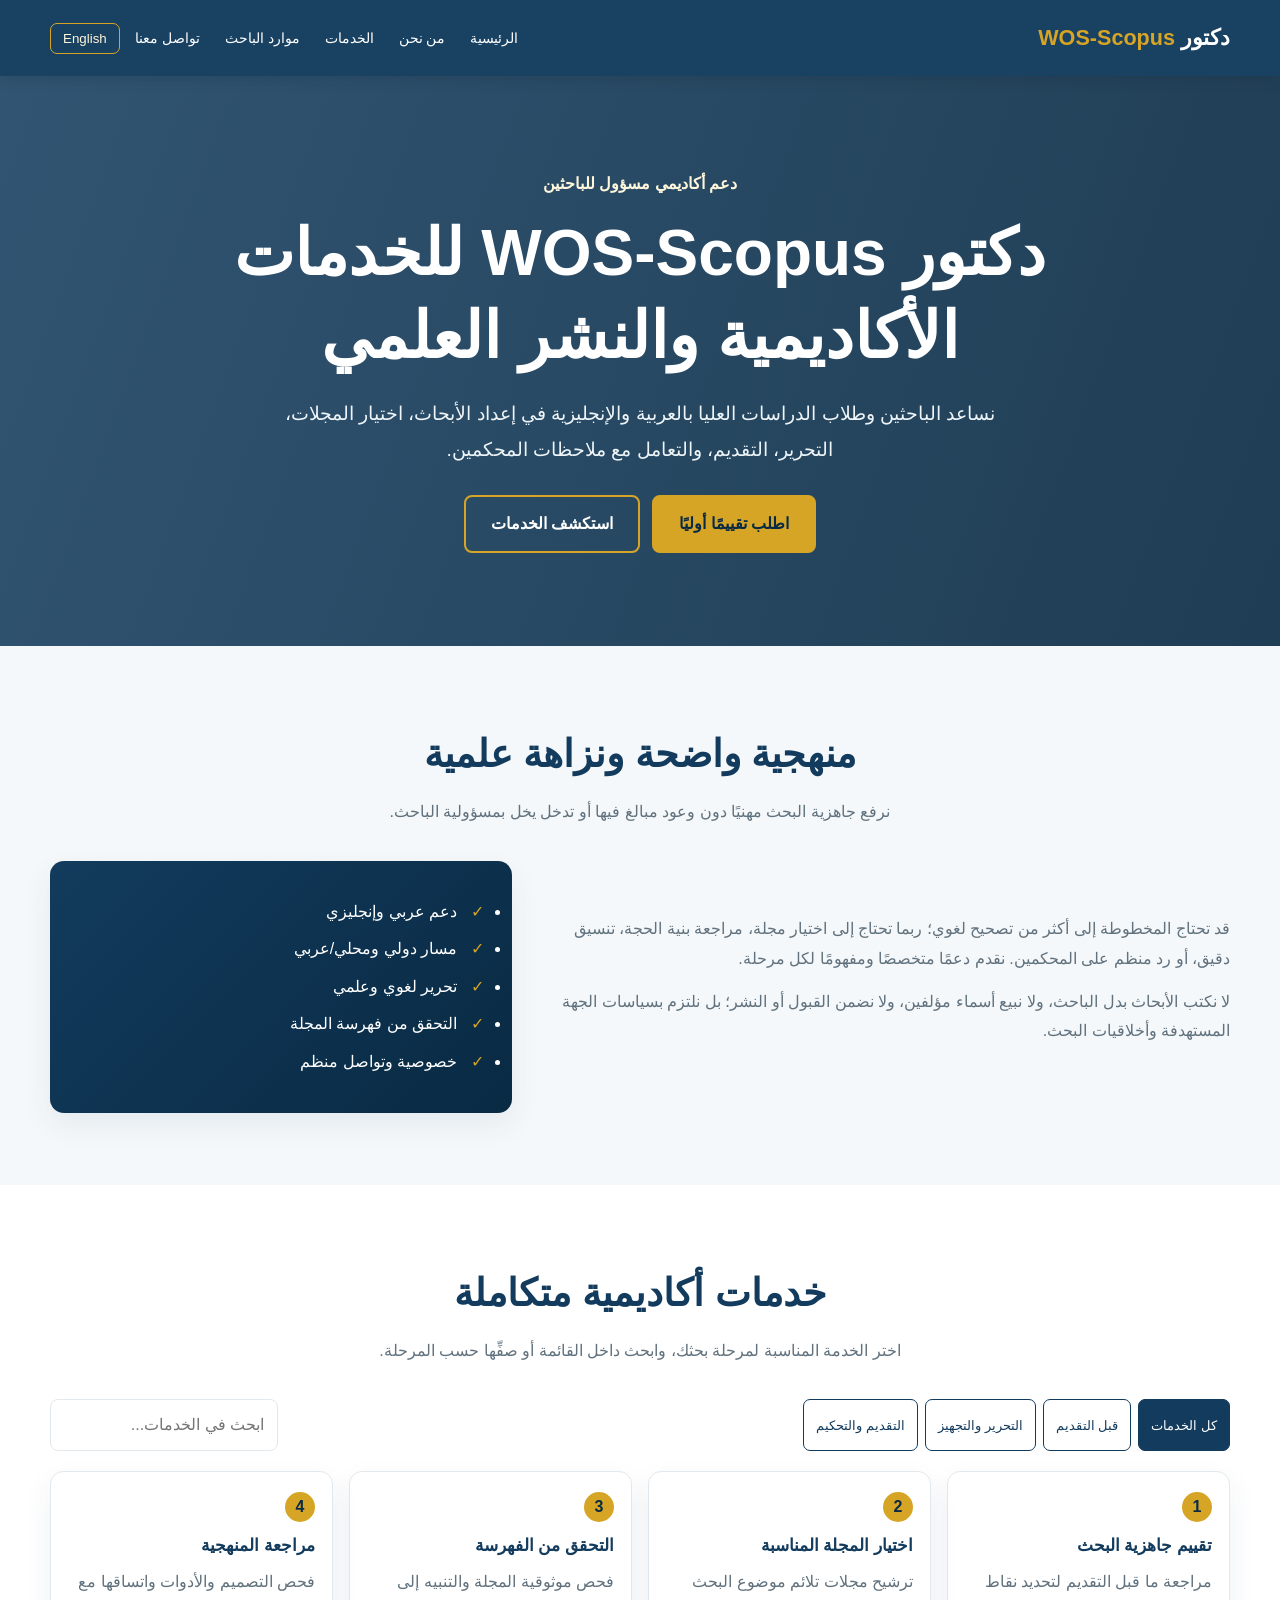
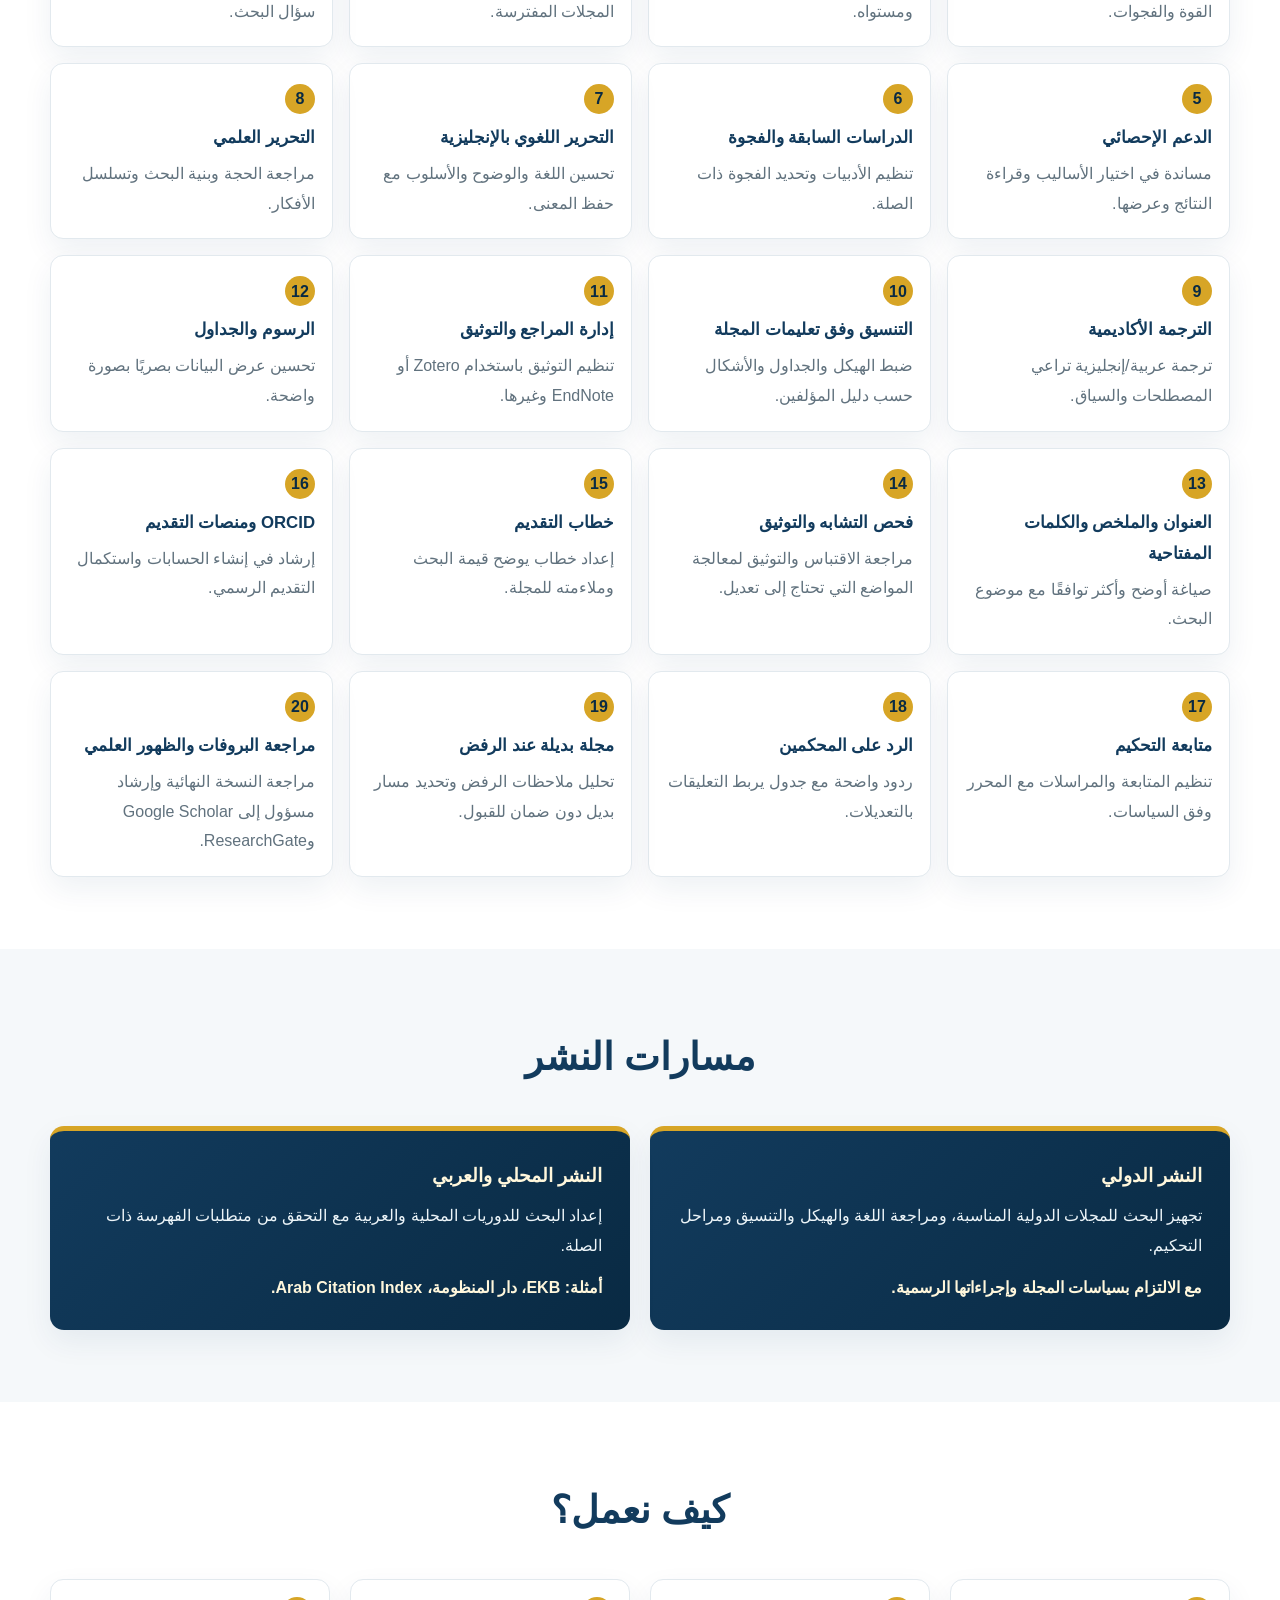
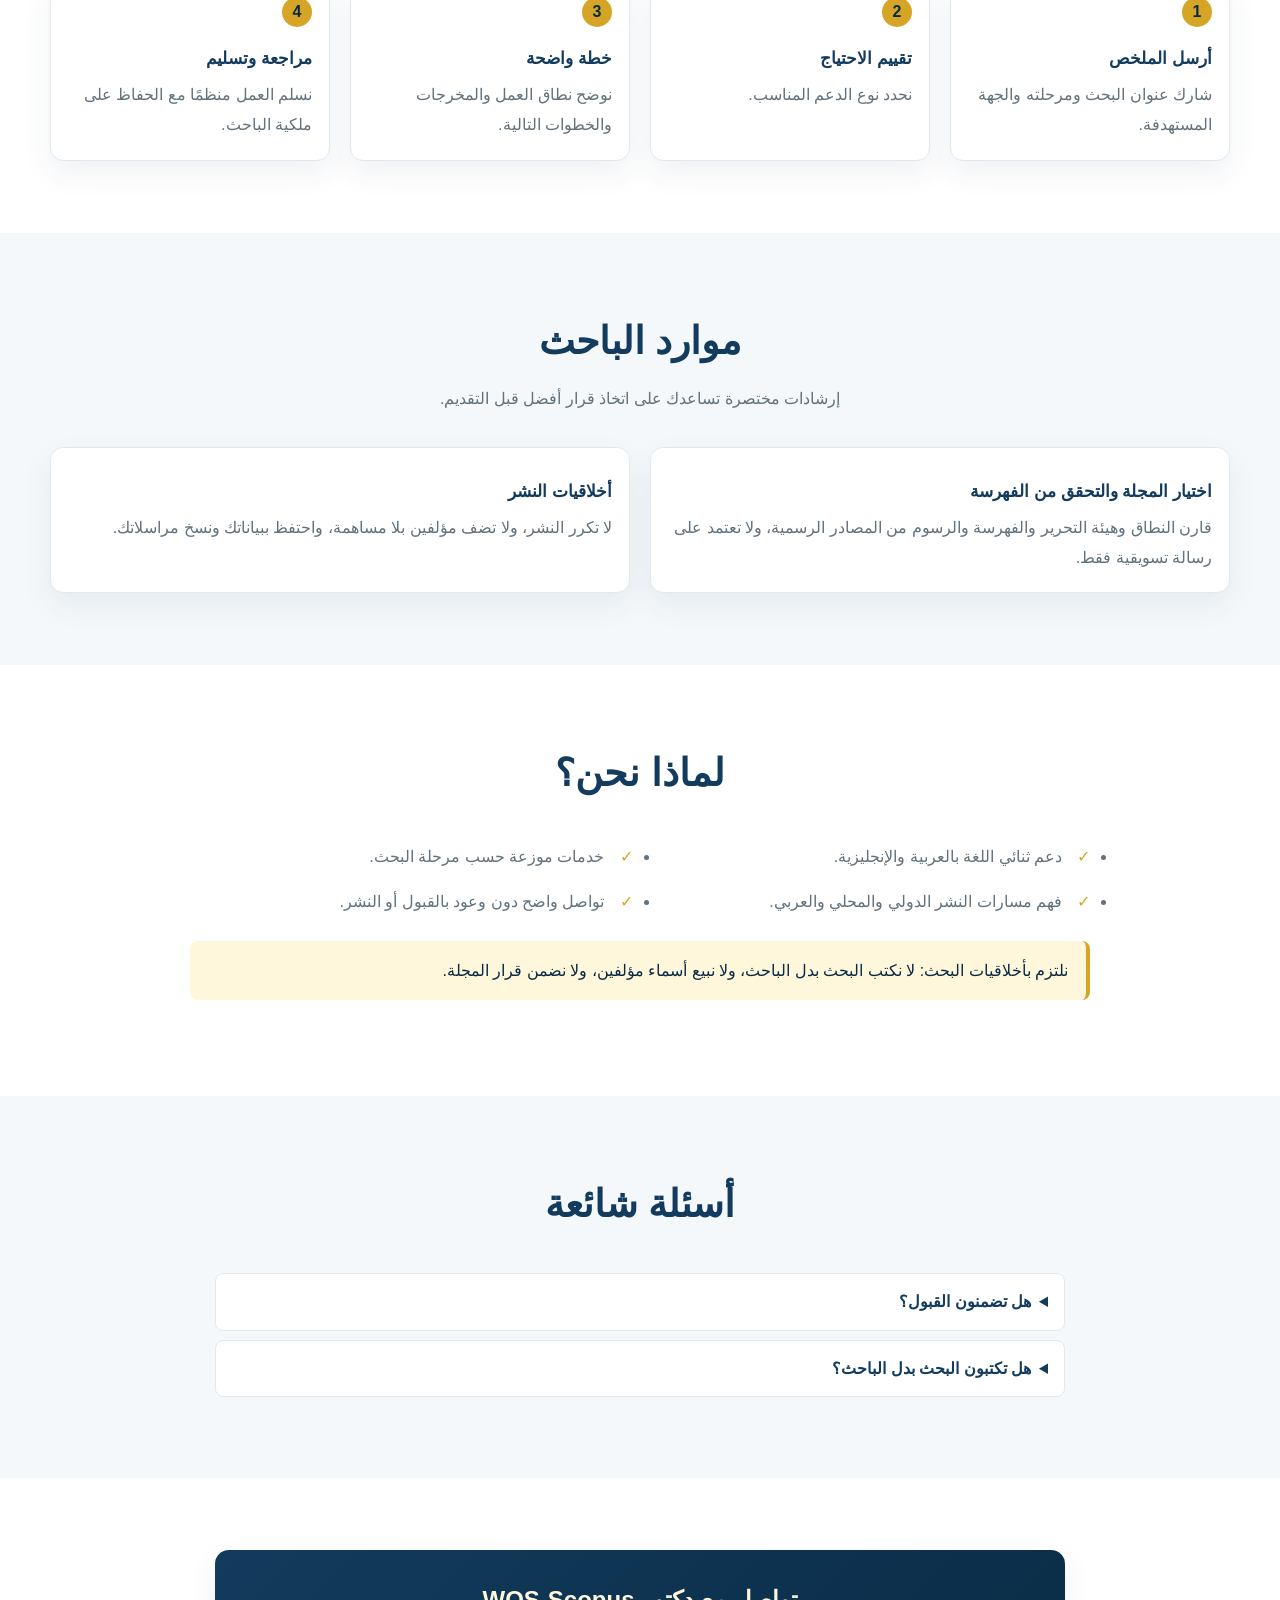
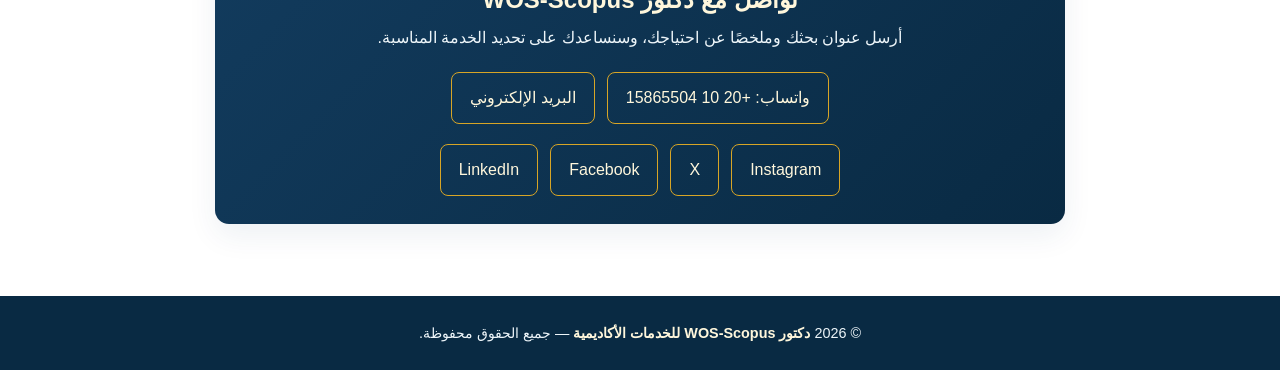
==== commit 15aed5b8: "إعادة تطوير الموقع بواجهة خدمات وقوائم منسدلة وتجربة مستخدم محسنة" ====
--- a/index.html
+++ b/index.html
@@ -2,26 +2,33 @@
 <html lang="ar" dir="rtl">
 <head>
 <meta charset="utf-8"><meta name="viewport" content="width=device-width,initial-scale=1">
-<meta name="description" content="دكتور WOS-Scopus: خدمات أكاديمية متكاملة للباحثين وطلاب الدراسات العليا، من تقييم البحث واختيار المجلة إلى التحرير والتقديم والرد على المحكمين.">
-<meta name="keywords" content="دكتور WOS-Scopus, خدمات أكاديمية, نشر دولي, تحرير علمي, Scopus, Web of Science, EKB">
-<meta name="theme-color" content="#123b5d"><meta property="og:title" content="دكتور WOS-Scopus | الخدمات الأكاديمية والنشر العلمي"><meta property="og:type" content="website">
+<meta name="description" content="دكتور WOS-Scopus للخدمات الأكاديمية والنشر العلمي: تحرير، ترجمة، إحصاء، اختيار مجلات، تجهيز أبحاث، وتقديم ومتابعة التحكيم.">
+<meta name="keywords" content="خدمات أكاديمية, نشر علمي, WOS, Scopus, تحرير أبحاث, ترجمة أكاديمية, دعم إحصائي">
+<meta name="theme-color" content="#123b5d"><meta property="og:title" content="دكتور WOS-Scopus | الخدمات الأكاديمية والنشر العلمي"><meta property="og:description" content="دعم أكاديمي مسؤول بالعربية والإنجليزية للباحثين وطلاب الدراسات العليا."><meta property="og:type" content="website">
 <title>دكتور WOS-Scopus | الخدمات الأكاديمية والنشر العلمي</title>
 <link rel="icon" href="data:image/svg+xml,%3Csvg xmlns='http://www.w3.org/2000/svg' viewBox='0 0 64 64'%3E%3Crect width='64' height='64' rx='14' fill='%23123b5d'/%3E%3Ctext x='32' y='42' text-anchor='middle' font-size='25' font-family='Arial' fill='%23d7a526'%3EW-S%3C/text%3E%3C/svg%3E">
 <style>
-:root{--blue:#123b5d;--deep:#092a43;--gold:#d7a526;--cream:#fff7dc;--ink:#1f2d38;--muted:#61727e;--bg:#f5f8fa;--line:#e2e9ee;--white:#fff}*{box-sizing:border-box;margin:0;padding:0}html{scroll-behavior:smooth}body{font-family:Tahoma,Arial,sans-serif;line-height:1.85;color:var(--ink)}body.ltr{direction:ltr;font-family:Arial,Helvetica,sans-serif}a{text-decoration:none;color:inherit}.wrap{width:min(1160px,calc(100% - 32px));margin:auto}header{position:sticky;top:0;z-index:10;background:#123b5df7;color:#fff;box-shadow:0 2px 15px #0002}.head{min-height:76px;display:flex;align-items:center;justify-content:space-between;gap:18px}.logo{font-size:1.35rem;font-weight:800;white-space:nowrap}.logo b{color:var(--gold)}nav{display:flex;align-items:center;gap:15px;flex-wrap:wrap}nav a{font-size:.88rem}nav a:hover{color:var(--cream)}button{font:inherit}.lang{padding:7px 12px;border:1px solid var(--gold);border-radius:7px;background:transparent;color:var(--cream);cursor:pointer}.hero{min-height:570px;display:grid;place-items:center;text-align:center;color:#fff;padding:85px 15px;background:linear-gradient(110deg,#123b5dde,#092a43e8),url('https://images.unsplash.com/photo-1481627834876-b7833e8f5570?auto=format&fit=crop&w=1600&q=85') center/cover}.hero-in{max-width:850px}.tag{color:var(--cream);font-weight:bold}.hero h1{font-size:clamp(2.2rem,5vw,4rem);line-height:1.3;margin:13px 0 18px}.hero p{max-width:730px;margin:auto;color:#eef5f9;font-size:clamp(1rem,2vw,1.2rem)}.actions{display:flex;justify-content:center;gap:12px;flex-wrap:wrap;margin-top:28px}.btn{display:inline-block;padding:12px 25px;border:2px solid var(--gold);border-radius:8px;font-weight:bold}.primary{background:var(--gold);color:var(--deep)}.outline{color:#fff}.outline:hover,.primary:hover{background:transparent;color:#fff}section{padding:72px 0;scroll-margin-top:82px}section:nth-child(even){background:var(--bg)}.intro{text-align:center;max-width:780px;margin:0 auto 34px}.intro h2{color:var(--blue);font-size:clamp(1.8rem,3vw,2.45rem);margin-bottom:8px}.intro p,.card p,.about p{color:var(--muted)}.about{display:grid;grid-template-columns:1.2fr .8fr;gap:25px;align-items:center}.about p{margin-bottom:13px}.panel,.path,.contact{background:linear-gradient(135deg,var(--blue),var(--deep));color:#fff;border-radius:14px;padding:28px;box-shadow:0 12px 30px #123b5d14}.panel li{position:relative;padding-right:27px;margin:8px 0}.panel li:before,.checks li:before{content:'✓';position:absolute;right:0;color:var(--gold)}.services{display:grid;grid-template-columns:repeat(4,1fr);gap:16px}.card{background:#fff;border:1px solid var(--line);border-radius:13px;padding:20px 17px;box-shadow:0 10px 25px #123b5d0b}.card h3{color:var(--blue);font-size:1.05rem;margin:8px 0 6px}.num{display:grid;place-items:center;width:30px;height:30px;border-radius:50%;background:var(--gold);color:var(--deep);font-weight:bold}.toolbar{display:flex;justify-content:space-between;gap:12px;flex-wrap:wrap;margin-bottom:20px}.filter{display:flex;gap:7px;flex-wrap:wrap}.filter button{padding:8px 12px;border:1px solid var(--blue);background:#fff;color:var(--blue);border-radius:7px;cursor:pointer}.filter .active,.filter button:hover{background:var(--blue);color:#fff}.search{padding:10px 13px;border:1px solid var(--line);border-radius:8px;font:inherit}.paths,.steps{display:grid;grid-template-columns:repeat(2,1fr);gap:20px}.path{border-top:5px solid var(--gold)}.path h3{color:var(--cream);margin-bottom:8px}.path p{color:#edf5f9}.path strong{display:block;color:var(--cream);margin-top:12px}.steps{grid-template-columns:repeat(4,1fr)}.step{position:relative;padding-top:55px}.step>.num{position:absolute;top:17px;right:17px}.checks{display:grid;grid-template-columns:repeat(2,1fr);gap:15px;max-width:900px;margin:auto}.checks li{position:relative;padding-right:28px;color:var(--muted)}.notice{max-width:900px;margin:24px auto;background:var(--cream);border-right:4px solid var(--gold);padding:15px 18px;color:var(--deep);border-radius:8px}.faq{max-width:850px;margin:auto}.faq details{background:#fff;border:1px solid var(--line);border-radius:8px;padding:13px 16px;margin:9px 0}.faq summary{cursor:pointer;color:var(--blue);font-weight:bold}.faq p{color:var(--muted);margin-top:8px}.contact{max-width:850px;margin:auto;text-align:center}.contact h2{color:var(--cream)}.contact p{color:#edf5f9}.contact-links{display:flex;justify-content:center;gap:12px;flex-wrap:wrap;margin-top:20px}.contact-links a{border:1px solid var(--gold);color:var(--cream);border-radius:8px;padding:10px 18px}.contact-links a:hover{background:var(--gold);color:var(--deep)}.socials{display:flex;justify-content:center;gap:10px;flex-wrap:wrap;margin-top:20px}.socials a{display:inline-block;padding:8px 13px;border-radius:7px;background:#ffffff16;color:var(--cream);border:1px solid #ffffff45}.socials a:hover{background:var(--gold);color:var(--deep)}footer{background:var(--deep);color:#edf5f9;text-align:center;padding:24px 15px;font-size:.9rem}footer b{color:var(--cream)}.hide{display:none!important}@media(max-width:950px){.head{flex-direction:column;padding:13px 0}.services,.steps{grid-template-columns:repeat(2,1fr)}.about{grid-template-columns:1fr}nav{justify-content:center}}@media(max-width:620px){.services,.steps,.paths,.checks{grid-template-columns:1fr}section{padding:56px 0}.actions{flex-direction:column}.btn{width:100%}nav{gap:9px}nav a{font-size:.76rem}}
+:root{--blue:#123b5d;--deep:#092a43;--gold:#d7a526;--cream:#fff7dc;--ink:#1f2d38;--muted:#61727e;--bg:#f5f8fa;--line:#e2e9ee;--white:#fff;--shadow:0 12px 30px #123b5d12}*{box-sizing:border-box;margin:0;padding:0}html{scroll-behavior:smooth}body{font-family:Tahoma,Arial,sans-serif;line-height:1.85;color:var(--ink)}body.ltr{direction:ltr;font-family:Arial,Helvetica,sans-serif}a{text-decoration:none;color:inherit}.wrap{width:min(1180px,calc(100% - 32px));margin:auto}header{position:sticky;top:0;z-index:50;background:#123b5df7;color:#fff;box-shadow:0 2px 15px #0002}.head{min-height:76px;display:flex;align-items:center;justify-content:space-between;gap:18px}.logo{font-size:1.35rem;font-weight:800;white-space:nowrap}.logo b{color:var(--gold)}nav{display:flex;align-items:center;gap:5px;flex-wrap:wrap}.nav-item{position:relative}.nav-link{display:block;padding:9px 10px;color:#fff;font-size:.88rem;cursor:pointer}.nav-link:hover,.nav-link:focus{color:var(--cream)}.dropdown{position:absolute;top:100%;right:0;width:260px;display:none;background:#fff;color:var(--ink);border-top:3px solid var(--gold);border-radius:0 0 10px 10px;box-shadow:0 15px 30px #0002;padding:9px}.nav-item:hover .dropdown,.nav-item:focus-within .dropdown{display:block}.dropdown a{display:block;padding:9px 11px;border-radius:6px;font-size:.88rem}.dropdown a:hover{background:var(--bg);color:var(--blue)}.lang{padding:7px 12px;border:1px solid var(--gold);border-radius:7px;background:transparent;color:var(--cream);cursor:pointer}.hero{min-height:570px;display:grid;place-items:center;text-align:center;color:#fff;padding:85px 15px;background:linear-gradient(110deg,#123b5dde,#092a43e8),url('https://images.unsplash.com/photo-1481627834876-b7833e8f5570?auto=format&fit=crop&w=1600&q=85') center/cover}.hero-in{max-width:850px}.tag{color:var(--cream);font-weight:bold}.hero h1{font-size:clamp(2.2rem,5vw,4rem);line-height:1.3;margin:13px 0 18px}.hero p{max-width:730px;margin:auto;color:#eef5f9;font-size:clamp(1rem,2vw,1.2rem)}.actions{display:flex;justify-content:center;gap:12px;flex-wrap:wrap;margin-top:28px}.btn{display:inline-block;padding:12px 25px;border:2px solid var(--gold);border-radius:8px;font-weight:bold}.primary{background:var(--gold);color:var(--deep)}.outline{color:#fff}.outline:hover,.primary:hover{background:transparent;color:#fff}section{padding:72px 0;scroll-margin-top:86px}section:nth-child(even){background:var(--bg)}.intro{text-align:center;max-width:800px;margin:0 auto 34px}.intro h2{color:var(--blue);font-size:clamp(1.8rem,3vw,2.45rem);margin-bottom:8px}.intro p,.card p,.about p{color:var(--muted)}.about{display:grid;grid-template-columns:1.2fr .8fr;gap:25px;align-items:center}.about p{margin-bottom:13px}.panel,.path,.contact{background:linear-gradient(135deg,var(--blue),var(--deep));color:#fff;border-radius:14px;padding:28px;box-shadow:var(--shadow)}.panel li{position:relative;padding-right:27px;margin:8px 0}.panel li:before,.checks li:before{content:'✓';position:absolute;right:0;color:var(--gold)}.services{display:grid;grid-template-columns:repeat(4,1fr);gap:16px}.card{background:#fff;border:1px solid var(--line);border-radius:13px;padding:20px 17px;box-shadow:var(--shadow)}.card h3{color:var(--blue);font-size:1.05rem;margin:8px 0 6px}.num{display:grid;place-items:center;width:30px;height:30px;border-radius:50%;background:var(--gold);color:var(--deep);font-weight:bold}.toolbar{display:flex;justify-content:space-between;gap:12px;flex-wrap:wrap;margin-bottom:20px}.filter{display:flex;gap:7px;flex-wrap:wrap}.filter button{padding:8px 12px;border:1px solid var(--blue);background:#fff;color:var(--blue);border-radius:7px;cursor:pointer}.filter .active,.filter button:hover{background:var(--blue);color:#fff}.search{padding:10px 13px;border:1px solid var(--line);border-radius:8px;font:inherit}.paths,.steps{display:grid;grid-template-columns:repeat(2,1fr);gap:20px}.path{border-top:5px solid var(--gold)}.path h3{color:var(--cream);margin-bottom:8px}.path p{color:#edf5f9}.path strong{display:block;color:var(--cream);margin-top:12px}.steps{grid-template-columns:repeat(4,1fr)}.step{position:relative;padding-top:55px}.step>.num{position:absolute;top:17px;right:17px}.checks{display:grid;grid-template-columns:repeat(2,1fr);gap:15px;max-width:900px;margin:auto}.checks li{position:relative;padding-right:28px;color:var(--muted)}.notice{max-width:900px;margin:24px auto;background:var(--cream);border-right:4px solid var(--gold);padding:15px 18px;color:var(--deep);border-radius:8px}.faq{max-width:850px;margin:auto}.faq details{background:#fff;border:1px solid var(--line);border-radius:8px;padding:13px 16px;margin:9px 0}.faq summary{cursor:pointer;color:var(--blue);font-weight:bold}.faq p{color:var(--muted);margin-top:8px}.contact{max-width:850px;margin:auto;text-align:center}.contact h2{color:var(--cream)}.contact p{color:#edf5f9}.contact-links,.socials{display:flex;justify-content:center;gap:12px;flex-wrap:wrap;margin-top:20px}.contact-links a,.socials a{border:1px solid var(--gold);color:var(--cream);border-radius:8px;padding:10px 18px}.contact-links a:hover,.socials a:hover{background:var(--gold);color:var(--deep)}footer{background:var(--deep);color:#edf5f9;text-align:center;padding:24px 15px;font-size:.9rem}footer b{color:var(--cream)}.hide{display:none!important}@media(max-width:950px){.head{flex-direction:column;padding:13px 0}.services,.steps{grid-template-columns:repeat(2,1fr)}.about{grid-template-columns:1fr}nav{justify-content:center}.dropdown{right:auto;left:0}}@media(max-width:620px){.services,.steps,.paths,.checks{grid-template-columns:1fr}section{padding:56px 0}.actions{flex-direction:column}.btn{width:100%}nav{gap:2px}nav a{font-size:.75rem}.nav-link{padding:7px 6px}.dropdown{position:fixed;top:118px;right:12px;left:12px;width:auto}}
 </style></head>
 <body>
-<header><div class="wrap head"><a class="logo" href="#home">دكتور <b>WOS-Scopus</b></a><nav><a href="#home" data-ar="الرئيسية" data-en="Home">الرئيسية</a><a href="#about" data-ar="من نحن" data-en="About">من نحن</a><a href="#services" data-ar="الخدمات" data-en="Services">الخدمات</a><a href="#publishing" data-ar="مسارات النشر" data-en="Publishing paths">مسارات النشر</a><a href="#process" data-ar="كيف نعمل" data-en="How we work">كيف نعمل</a><a href="#contact" data-ar="تواصل معنا" data-en="Contact">تواصل معنا</a><button class="lang" id="lang">English</button></nav></div></header>
+<header><div class="wrap head"><a class="logo" href="#home">دكتور <b>WOS-Scopus</b></a><nav aria-label="القائمة الرئيسية">
+<div class="nav-item"><a class="nav-link" href="#home" data-ar="الرئيسية" data-en="Home">الرئيسية</a></div>
+<div class="nav-item"><a class="nav-link" href="#about" data-ar="من نحن" data-en="About">من نحن</a><div class="dropdown"><a href="#about" data-ar="عن المركز" data-en="About the center">عن المركز</a><a href="#process" data-ar="كيف نعمل" data-en="How we work">كيف نعمل</a><a href="#why" data-ar="لماذا نحن؟" data-en="Why us?">لماذا نحن؟</a></div></div>
+<div class="nav-item"><a class="nav-link" href="#services" data-ar="الخدمات" data-en="Services">الخدمات</a><div class="dropdown"><a href="#services" data-filter-link="before" data-ar="قبل التقديم" data-en="Before submission">قبل التقديم</a><a href="#services" data-filter-link="edit" data-ar="التحرير والتجهيز" data-en="Editing and preparation">التحرير والتجهيز</a><a href="#services" data-filter-link="review" data-ar="التقديم والتحكيم" data-en="Submission and review">التقديم والتحكيم</a><a href="#publishing" data-ar="مسارات النشر" data-en="Publishing paths">مسارات النشر</a></div></div>
+<div class="nav-item"><a class="nav-link" href="#resources" data-ar="موارد الباحث" data-en="Research resources">موارد الباحث</a><div class="dropdown"><a href="#resources" data-ar="أدلة النشر" data-en="Publishing guides">أدلة النشر</a><a href="#faq" data-ar="الأسئلة الشائعة" data-en="FAQ">الأسئلة الشائعة</a></div></div>
+<div class="nav-item"><a class="nav-link" href="#contact" data-ar="تواصل معنا" data-en="Contact">تواصل معنا</a></div><button class="lang" id="lang">English</button></nav></div></header>
 <main>
 <section id="home" class="hero"><div class="hero-in"><div class="tag" data-ar="دعم أكاديمي مسؤول للباحثين" data-en="Responsible academic support for researchers">دعم أكاديمي مسؤول للباحثين</div><h1 data-ar="دكتور WOS-Scopus للخدمات الأكاديمية والنشر العلمي" data-en="Dr. WOS-Scopus Academic Services and Scientific Publishing">دكتور WOS-Scopus للخدمات الأكاديمية والنشر العلمي</h1><p data-ar="نساعد الباحثين وطلاب الدراسات العليا بالعربية والإنجليزية في إعداد الأبحاث، اختيار المجلات، التحرير، التقديم، والتعامل مع ملاحظات المحكمين." data-en="We support researchers and graduate students in Arabic and English with research preparation, journal selection, editing, submission, and reviewer responses.">نساعد الباحثين وطلاب الدراسات العليا بالعربية والإنجليزية في إعداد الأبحاث، اختيار المجلات، التحرير، التقديم، والتعامل مع ملاحظات المحكمين.</p><div class="actions"><a class="btn primary" href="#contact" data-ar="اطلب تقييمًا أوليًا" data-en="Request an initial assessment">اطلب تقييمًا أوليًا</a><a class="btn outline" href="#services" data-ar="استكشف الخدمات" data-en="Explore services">استكشف الخدمات</a></div></div></section>
 <section id="about"><div class="wrap"><div class="intro"><h2 data-ar="منهجية واضحة ونزاهة علمية" data-en="A clear process and research integrity">منهجية واضحة ونزاهة علمية</h2><p data-ar="نرفع جاهزية البحث مهنيًا دون وعود مبالغ فيها أو تدخل يخل بمسؤولية الباحث." data-en="We improve manuscript readiness without exaggerated promises or compromising the researcher's responsibility.">نرفع جاهزية البحث مهنيًا دون وعود مبالغ فيها أو تدخل يخل بمسؤولية الباحث.</p></div><div class="about"><div><p data-ar="قد تحتاج المخطوطة إلى أكثر من تصحيح لغوي؛ ربما تحتاج إلى اختيار مجلة، مراجعة بنية الحجة، تنسيق دقيق، أو رد منظم على المحكمين. نقدم دعمًا متخصصًا ومفهومًا لكل مرحلة." data-en="A manuscript may need more than proofreading: journal selection, argument review, precise formatting, or an organized reviewer response. We provide focused support at each stage.">قد تحتاج المخطوطة إلى أكثر من تصحيح لغوي؛ ربما تحتاج إلى اختيار مجلة، مراجعة بنية الحجة، تنسيق دقيق، أو رد منظم على المحكمين. نقدم دعمًا متخصصًا ومفهومًا لكل مرحلة.</p><p data-ar="لا نكتب الأبحاث بدل الباحث، ولا نبيع أسماء مؤلفين، ولا نضمن القبول أو النشر؛ بل نلتزم بسياسات الجهة المستهدفة وأخلاقيات البحث." data-en="We do not write papers in place of authors, sell authorship, or guarantee acceptance or publication. We work within venue policies and research ethics.">لا نكتب الأبحاث بدل الباحث، ولا نبيع أسماء مؤلفين، ولا نضمن القبول أو النشر؛ بل نلتزم بسياسات الجهة المستهدفة وأخلاقيات البحث.</p></div><div class="panel"><ul><li data-ar="دعم عربي وإنجليزي" data-en="Arabic and English support">دعم عربي وإنجليزي</li><li data-ar="مسار دولي ومحلي/عربي" data-en="International, local, and Arab paths">مسار دولي ومحلي/عربي</li><li data-ar="تحرير لغوي وعلمي" data-en="Language and scientific editing">تحرير لغوي وعلمي</li><li data-ar="التحقق من فهرسة المجلة" data-en="Journal indexing verification">التحقق من فهرسة المجلة</li><li data-ar="خصوصية وتواصل منظم" data-en="Privacy and organized communication">خصوصية وتواصل منظم</li></ul></div></div></div></section>
-<section id="services"><div class="wrap"><div class="intro"><h2 data-ar="خدماتنا" data-en="Our services">خدماتنا</h2><p data-ar="اختر الخدمة المناسبة لمرحلة بحثك، وابحث داخل القائمة أو صفِّها حسب المرحلة." data-en="Choose the service that fits your research stage, then search or filter the list.">اختر الخدمة المناسبة لمرحلة بحثك، وابحث داخل القائمة أو صفِّها حسب المرحلة.</p></div><div class="toolbar"><div class="filter"><button class="active" data-filter="all" data-ar="الكل" data-en="All">الكل</button><button data-filter="before" data-ar="قبل التقديم" data-en="Before submission">قبل التقديم</button><button data-filter="edit" data-ar="التحرير والتجهيز" data-en="Editing and preparation">التحرير والتجهيز</button><button data-filter="review" data-ar="التقديم والتحكيم" data-en="Submission and review">التقديم والتحكيم</button></div><input id="search" class="search" type="search" placeholder="ابحث في الخدمات..." aria-label="البحث في الخدمات"></div><div class="services">
-<article class="card service" data-type="before"><div class="num">1</div><h3>تقييم جاهزية البحث</h3><p>مراجعة ما قبل التقديم لتحديد نقاط القوة والفجوات.</p></article><article class="card service" data-type="before"><div class="num">2</div><h3>اختيار المجلة المناسبة</h3><p>ترشيح مجلات تلائم موضوع البحث ومستواه.</p></article><article class="card service" data-type="before"><div class="num">3</div><h3>التحقق من الفهرسة</h3><p>فحص موثوقية المجلة والتنبيه إلى المجلات المفترسة.</p></article><article class="card service" data-type="before"><div class="num">4</div><h3>مراجعة المنهجية</h3><p>فحص التصميم والأدوات واتساقها مع سؤال البحث.</p></article><article class="card service" data-type="before"><div class="num">5</div><h3>الدعم الإحصائي وتحليل البيانات</h3><p>مساندة في اختيار الأساليب وقراءة النتائج وعرضها.</p></article><article class="card service" data-type="before"><div class="num">6</div><h3>الدراسات السابقة والفجوة البحثية</h3><p>تنظيم الأدبيات وتحديد الفجوة ذات الصلة.</p></article><article class="card service" data-type="edit"><div class="num">7</div><h3>التحرير اللغوي بالإنجليزية</h3><p>تحسين اللغة والوضوح والأسلوب مع حفظ المعنى.</p></article><article class="card service" data-type="edit"><div class="num">8</div><h3>التحرير العلمي</h3><p>مراجعة الحجة وبنية البحث وتسلسل الأفكار.</p></article><article class="card service" data-type="edit"><div class="num">9</div><h3>الترجمة الأكاديمية</h3><p>ترجمة عربية/إنجليزية تراعي المصطلحات والسياق.</p></article><article class="card service" data-type="edit"><div class="num">10</div><h3>التنسيق وفق تعليمات المجلة</h3><p>ضبط الهيكل والجداول والأشكال حسب دليل المؤلفين.</p></article><article class="card service" data-type="edit"><div class="num">11</div><h3>إدارة المراجع والتوثيق</h3><p>تنظيم التوثيق باستخدام Zotero أو EndNote وغيرها.</p></article><article class="card service" data-type="edit"><div class="num">12</div><h3>الرسوم والجداول</h3><p>تحسين عرض البيانات بصريًا بصورة واضحة.</p></article><article class="card service" data-type="edit"><div class="num">13</div><h3>العنوان والملخص والكلمات المفتاحية</h3><p>صياغة أوضح وأكثر توافقًا مع موضوع البحث.</p></article><article class="card service" data-type="edit"><div class="num">14</div><h3>فحص التشابه والتوثيق</h3><p>مراجعة الاقتباس والتوثيق لمعالجة المواضع التي تحتاج إلى تعديل.</p></article><article class="card service" data-type="edit"><div class="num">15</div><h3>خطاب التقديم</h3><p>إعداد خطاب يوضح قيمة البحث وملاءمته للمجلة.</p></article><article class="card service" data-type="review"><div class="num">16</div><h3>ORCID ومنصات التقديم</h3><p>إرشاد في إنشاء الحسابات واستكمال التقديم الرسمي.</p></article><article class="card service" data-type="review"><div class="num">17</div><h3>متابعة التحكيم</h3><p>تنظيم المتابعة والمراسلات مع المحرر وفق السياسات.</p></article><article class="card service" data-type="review"><div class="num">18</div><h3>الرد على المحكمين</h3><p>ردود واضحة مع جدول يربط التعليقات بالتعديلات.</p></article><article class="card service" data-type="review"><div class="num">19</div><h3>مجلة بديلة عند الرفض</h3><p>تحليل ملاحظات الرفض وتحديد مسار بديل دون ضمان للقبول.</p></article><article class="card service" data-type="review"><div class="num">20</div><h3>مراجعة البروفات والظهور العلمي</h3><p>مراجعة النسخة النهائية وإرشاد مسؤول إلى Google Scholar وResearchGate.</p></article></div></div></section>
+<section id="services"><div class="wrap"><div class="intro"><h2 data-ar="خدمات أكاديمية متكاملة" data-en="Complete academic services">خدمات أكاديمية متكاملة</h2><p data-ar="اختر الخدمة المناسبة لمرحلة بحثك، وابحث داخل القائمة أو صفِّها حسب المرحلة." data-en="Choose the service that fits your research stage, then search or filter the list.">اختر الخدمة المناسبة لمرحلة بحثك، وابحث داخل القائمة أو صفِّها حسب المرحلة.</p></div><div class="toolbar"><div class="filter"><button class="active" data-filter="all" data-ar="كل الخدمات" data-en="All services">كل الخدمات</button><button data-filter="before" data-ar="قبل التقديم" data-en="Before submission">قبل التقديم</button><button data-filter="edit" data-ar="التحرير والتجهيز" data-en="Editing and preparation">التحرير والتجهيز</button><button data-filter="review" data-ar="التقديم والتحكيم" data-en="Submission and review">التقديم والتحكيم</button></div><input id="search" class="search" type="search" placeholder="ابحث في الخدمات..." aria-label="البحث في الخدمات"></div><div class="services">
+<article class="card service" data-type="before"><div class="num">1</div><h3>تقييم جاهزية البحث</h3><p>مراجعة ما قبل التقديم لتحديد نقاط القوة والفجوات.</p></article><article class="card service" data-type="before"><div class="num">2</div><h3>اختيار المجلة المناسبة</h3><p>ترشيح مجلات تلائم موضوع البحث ومستواه.</p></article><article class="card service" data-type="before"><div class="num">3</div><h3>التحقق من الفهرسة</h3><p>فحص موثوقية المجلة والتنبيه إلى المجلات المفترسة.</p></article><article class="card service" data-type="before"><div class="num">4</div><h3>مراجعة المنهجية</h3><p>فحص التصميم والأدوات واتساقها مع سؤال البحث.</p></article><article class="card service" data-type="before"><div class="num">5</div><h3>الدعم الإحصائي</h3><p>مساندة في اختيار الأساليب وقراءة النتائج وعرضها.</p></article><article class="card service" data-type="before"><div class="num">6</div><h3>الدراسات السابقة والفجوة</h3><p>تنظيم الأدبيات وتحديد الفجوة ذات الصلة.</p></article><article class="card service" data-type="edit"><div class="num">7</div><h3>التحرير اللغوي بالإنجليزية</h3><p>تحسين اللغة والوضوح والأسلوب مع حفظ المعنى.</p></article><article class="card service" data-type="edit"><div class="num">8</div><h3>التحرير العلمي</h3><p>مراجعة الحجة وبنية البحث وتسلسل الأفكار.</p></article><article class="card service" data-type="edit"><div class="num">9</div><h3>الترجمة الأكاديمية</h3><p>ترجمة عربية/إنجليزية تراعي المصطلحات والسياق.</p></article><article class="card service" data-type="edit"><div class="num">10</div><h3>التنسيق وفق تعليمات المجلة</h3><p>ضبط الهيكل والجداول والأشكال حسب دليل المؤلفين.</p></article><article class="card service" data-type="edit"><div class="num">11</div><h3>إدارة المراجع والتوثيق</h3><p>تنظيم التوثيق باستخدام Zotero أو EndNote وغيرها.</p></article><article class="card service" data-type="edit"><div class="num">12</div><h3>الرسوم والجداول</h3><p>تحسين عرض البيانات بصريًا بصورة واضحة.</p></article><article class="card service" data-type="edit"><div class="num">13</div><h3>العنوان والملخص والكلمات المفتاحية</h3><p>صياغة أوضح وأكثر توافقًا مع موضوع البحث.</p></article><article class="card service" data-type="edit"><div class="num">14</div><h3>فحص التشابه والتوثيق</h3><p>مراجعة الاقتباس والتوثيق لمعالجة المواضع التي تحتاج إلى تعديل.</p></article><article class="card service" data-type="edit"><div class="num">15</div><h3>خطاب التقديم</h3><p>إعداد خطاب يوضح قيمة البحث وملاءمته للمجلة.</p></article><article class="card service" data-type="review"><div class="num">16</div><h3>ORCID ومنصات التقديم</h3><p>إرشاد في إنشاء الحسابات واستكمال التقديم الرسمي.</p></article><article class="card service" data-type="review"><div class="num">17</div><h3>متابعة التحكيم</h3><p>تنظيم المتابعة والمراسلات مع المحرر وفق السياسات.</p></article><article class="card service" data-type="review"><div class="num">18</div><h3>الرد على المحكمين</h3><p>ردود واضحة مع جدول يربط التعليقات بالتعديلات.</p></article><article class="card service" data-type="review"><div class="num">19</div><h3>مجلة بديلة عند الرفض</h3><p>تحليل ملاحظات الرفض وتحديد مسار بديل دون ضمان للقبول.</p></article><article class="card service" data-type="review"><div class="num">20</div><h3>مراجعة البروفات والظهور العلمي</h3><p>مراجعة النسخة النهائية وإرشاد مسؤول إلى Google Scholar وResearchGate.</p></article></div></div></section>
 <section id="publishing"><div class="wrap"><div class="intro"><h2 data-ar="مسارات النشر" data-en="Publishing paths">مسارات النشر</h2></div><div class="paths"><article class="path"><h3 data-ar="النشر الدولي" data-en="International publishing">النشر الدولي</h3><p data-ar="تجهيز البحث للمجلات الدولية المناسبة، ومراجعة اللغة والهيكل والتنسيق ومراحل التحكيم." data-en="Preparing manuscripts for international journals and reviewing language, structure, formatting, and peer review.">تجهيز البحث للمجلات الدولية المناسبة، ومراجعة اللغة والهيكل والتنسيق ومراحل التحكيم.</p><strong data-ar="مع الالتزام بسياسات المجلة وإجراءاتها الرسمية." data-en="Subject to the journal's official policies and procedures.">مع الالتزام بسياسات المجلة وإجراءاتها الرسمية.</strong></article><article class="path"><h3 data-ar="النشر المحلي والعربي" data-en="Local and Arab publishing">النشر المحلي والعربي</h3><p data-ar="إعداد البحث للدوريات المحلية والعربية مع التحقق من متطلبات الفهرسة ذات الصلة." data-en="Preparing manuscripts for local and Arab journals while checking relevant indexing requirements.">إعداد البحث للدوريات المحلية والعربية مع التحقق من متطلبات الفهرسة ذات الصلة.</p><strong data-ar="أمثلة: EKB، دار المنظومة، Arab Citation Index." data-en="Examples: EKB, Dar Al-Mandumah, Arab Citation Index.">أمثلة: EKB، دار المنظومة، Arab Citation Index.</strong></article></div></div></section>
 <section id="process"><div class="wrap"><div class="intro"><h2 data-ar="كيف نعمل؟" data-en="How we work">كيف نعمل؟</h2></div><div class="steps"><article class="card step"><div class="num">1</div><h3 data-ar="أرسل الملخص" data-en="Send a summary">أرسل الملخص</h3><p data-ar="شارك عنوان البحث ومرحلته والجهة المستهدفة." data-en="Share the title, stage, and target venue.">شارك عنوان البحث ومرحلته والجهة المستهدفة.</p></article><article class="card step"><div class="num">2</div><h3 data-ar="تقييم الاحتياج" data-en="Assess the need">تقييم الاحتياج</h3><p data-ar="نحدد نوع الدعم المناسب." data-en="We identify the right support.">نحدد نوع الدعم المناسب.</p></article><article class="card step"><div class="num">3</div><h3 data-ar="خطة واضحة" data-en="Clear plan">خطة واضحة</h3><p data-ar="نوضح نطاق العمل والمخرجات والخطوات التالية." data-en="We clarify scope, deliverables, and next steps.">نوضح نطاق العمل والمخرجات والخطوات التالية.</p></article><article class="card step"><div class="num">4</div><h3 data-ar="مراجعة وتسليم" data-en="Review and deliver">مراجعة وتسليم</h3><p data-ar="نسلم العمل منظمًا مع الحفاظ على ملكية الباحث." data-en="We deliver organized work while preserving ownership.">نسلم العمل منظمًا مع الحفاظ على ملكية الباحث.</p></article></div></div></section>
-<section id="faq"><div class="wrap"><div class="intro"><h2 data-ar="أسئلة شائعة" data-en="Frequently asked questions">أسئلة شائعة</h2></div><div class="faq"><details><summary data-ar="هل تضمنون القبول؟" data-en="Do you guarantee acceptance?">هل تضمنون القبول؟</summary><p data-ar="لا. قرار القبول من اختصاص المجلة وهيئة التحرير والمحكمين." data-en="No. Acceptance is decided by the journal, editors, and reviewers.">لا. قرار القبول من اختصاص المجلة وهيئة التحرير والمحكمين.</p></details><details><summary data-ar="هل تكتبون البحث بدل الباحث؟" data-en="Do you write papers for researchers?">هل تكتبون البحث بدل الباحث؟</summary><p data-ar="لا. نقدم التحرير والتنظيم والتنسيق والإرشاد مع بقاء مسؤولية المحتوى لدى الباحث." data-en="No. We provide editing, organization, formatting, and guidance while the researcher remains responsible for the content.">لا. نقدم التحرير والتنظيم والتنسيق والإرشاد مع بقاء مسؤولية المحتوى لدى الباحث.</p></details></div></div></section>
+<section id="resources"><div class="wrap"><div class="intro"><h2 data-ar="موارد الباحث" data-en="Research resources">موارد الباحث</h2><p data-ar="إرشادات مختصرة تساعدك على اتخاذ قرار أفضل قبل التقديم." data-en="Short guides to help you make better decisions before submission.">إرشادات مختصرة تساعدك على اتخاذ قرار أفضل قبل التقديم.</p></div><div class="paths"><article class="card"><h3 data-ar="اختيار المجلة والتحقق من الفهرسة" data-en="Journal selection and indexing">اختيار المجلة والتحقق من الفهرسة</h3><p data-ar="قارن النطاق وهيئة التحرير والفهرسة والرسوم من المصادر الرسمية، ولا تعتمد على رسالة تسويقية فقط." data-en="Compare scope, editorial board, indexing, and fees using official sources.">قارن النطاق وهيئة التحرير والفهرسة والرسوم من المصادر الرسمية، ولا تعتمد على رسالة تسويقية فقط.</p></article><article class="card"><h3 data-ar="أخلاقيات النشر" data-en="Publication ethics">أخلاقيات النشر</h3><p data-ar="لا تكرر النشر، ولا تضف مؤلفين بلا مساهمة، واحتفظ ببياناتك ونسخ مراسلاتك." data-en="Avoid duplicate publication, honorary authorship, and keep your data and correspondence.">لا تكرر النشر، ولا تضف مؤلفين بلا مساهمة، واحتفظ ببياناتك ونسخ مراسلاتك.</p></article></div></div></section>
+<section id="why"><div class="wrap"><div class="intro"><h2 data-ar="لماذا نحن؟" data-en="Why choose us?">لماذا نحن؟</h2></div><ul class="checks"><li data-ar="دعم ثنائي اللغة بالعربية والإنجليزية." data-en="Bilingual support in Arabic and English.">دعم ثنائي اللغة بالعربية والإنجليزية.</li><li data-ar="خدمات موزعة حسب مرحلة البحث." data-en="Services organized by research stage.">خدمات موزعة حسب مرحلة البحث.</li><li data-ar="فهم مسارات النشر الدولي والمحلي والعربي." data-en="Understanding international, local, and Arab publishing paths.">فهم مسارات النشر الدولي والمحلي والعربي.</li><li data-ar="تواصل واضح دون وعود بالقبول أو النشر." data-en="Clear communication without acceptance or publication promises.">تواصل واضح دون وعود بالقبول أو النشر.</li></ul><div class="notice" data-ar="نلتزم بأخلاقيات البحث: لا نكتب البحث بدل الباحث، ولا نبيع أسماء مؤلفين، ولا نضمن قرار المجلة." data-en="We uphold research ethics: we do not write papers for authors, sell authorship, or guarantee a journal decision.">نلتزم بأخلاقيات البحث: لا نكتب البحث بدل الباحث، ولا نبيع أسماء مؤلفين، ولا نضمن قرار المجلة.</div></div></section>
+<section id="faq"><div class="wrap"><div class="intro"><h2 data-ar="أسئلة شائعة" data-en="Frequently asked questions">أسئلة شائعة</h2></div><div class="faq"><details><summary data-ar="هل تضمنون القبول؟" data-en="Do you guarantee acceptance?">هل تضمنون القبول؟</summary><p data-ar="لا. القبول قرار المجلة وهيئة التحرير والمحكمين." data-en="No. Acceptance is decided by the journal, editors, and reviewers.">لا. القبول قرار المجلة وهيئة التحرير والمحكمين.</p></details><details><summary data-ar="هل تكتبون البحث بدل الباحث؟" data-en="Do you write papers for researchers?">هل تكتبون البحث بدل الباحث؟</summary><p data-ar="لا. نقدم التحرير والتنظيم والتنسيق والإرشاد، مع بقاء مسؤولية المحتوى لدى الباحث." data-en="No. We provide editing, organization, formatting, and guidance while the researcher remains responsible for the content.">لا. نقدم التحرير والتنظيم والتنسيق والإرشاد، مع بقاء مسؤولية المحتوى لدى الباحث.</p></details></div></div></section>
 <section id="contact"><div class="wrap"><div class="contact"><h2 data-ar="تواصل مع دكتور WOS-Scopus" data-en="Contact Dr. WOS-Scopus">تواصل مع دكتور WOS-Scopus</h2><p data-ar="أرسل عنوان بحثك وملخصًا عن احتياجك، وسنساعدك على تحديد الخدمة المناسبة." data-en="Send your research title and a brief description of your need, and we will help identify the right service.">أرسل عنوان بحثك وملخصًا عن احتياجك، وسنساعدك على تحديد الخدمة المناسبة.</p><div class="contact-links"><a href="https://wa.me/201015865504" target="_blank" rel="noopener">واتساب: +20 10 15865504</a><a href="mailto:YOUR_EMAIL">البريد الإلكتروني</a></div><div class="socials"><a href="https://www.instagram.com/scopus.wos/" target="_blank" rel="noopener">Instagram</a><a href="https://x.com/ScopusWos" target="_blank" rel="noopener">X</a><a href="https://www.facebook.com/profile.php?id=61594478802994&amp;locale=ar_AR" target="_blank" rel="noopener">Facebook</a><a href="https://www.linkedin.com/in/scopus-wos-4a952943a/" target="_blank" rel="noopener">LinkedIn</a></div></div></div></section>
 </main><footer><p>© 2026 <b data-ar="دكتور WOS-Scopus للخدمات الأكاديمية" data-en="Dr. WOS-Scopus Academic Services">دكتور WOS-Scopus للخدمات الأكاديمية</b> — <span data-ar="جميع الحقوق محفوظة." data-en="All rights reserved.">جميع الحقوق محفوظة.</span></p></footer>
 <script>
-const lang=document.getElementById('lang');let current='ar';const items=document.querySelectorAll('[data-ar][data-en]');function setLang(next){current=next;document.documentElement.lang=next;document.body.classList.toggle('ltr',next==='en');items.forEach(e=>e.textContent=e.dataset[next]);lang.textContent=next==='ar'?'English':'العربية';document.title=next==='ar'?'دكتور WOS-Scopus | الخدمات الأكاديمية والنشر العلمي':'Dr. WOS-Scopus | Academic Services and Scientific Publishing';document.getElementById('search').placeholder=next==='ar'?'ابحث في الخدمات...':'Search services...'}lang.addEventListener('click',()=>setLang(current==='ar'?'en':'ar'));let filter='all';const cards=[...document.querySelectorAll('.service')],search=document.getElementById('search');function render(){const q=search.value.toLowerCase();cards.forEach(c=>c.classList.toggle('hide',!(filter==='all'||c.dataset.type===filter)||!c.textContent.toLowerCase().includes(q)))}document.querySelectorAll('[data-filter]').forEach(b=>b.addEventListener('click',()=>{document.querySelectorAll('[data-filter]').forEach(x=>x.classList.remove('active'));b.classList.add('active');filter=b.dataset.filter;render()}));search.addEventListener('input',render);
+const lang=document.getElementById('lang'),items=document.querySelectorAll('[data-ar][data-en]'),search=document.getElementById('search');let current='ar',filter='all';function setLang(next){current=next;document.documentElement.lang=next;document.body.classList.toggle('ltr',next==='en');items.forEach(e=>e.textContent=e.dataset[next]);lang.textContent=next==='ar'?'English':'العربية';document.title=next==='ar'?'دكتور WOS-Scopus | الخدمات الأكاديمية والنشر العلمي':'Dr. WOS-Scopus | Academic Services and Scientific Publishing';search.placeholder=next==='ar'?'ابحث في الخدمات...':'Search services...'}lang.addEventListener('click',()=>setLang(current==='ar'?'en':'ar'));const cards=[...document.querySelectorAll('.service')];function render(){const q=search.value.toLowerCase();cards.forEach(c=>c.classList.toggle('hide',!(filter==='all'||c.dataset.type===filter)||!c.textContent.toLowerCase().includes(q)))}document.querySelectorAll('[data-filter]').forEach(b=>b.addEventListener('click',()=>{document.querySelectorAll('[data-filter]').forEach(x=>x.classList.remove('active'));b.classList.add('active');filter=b.dataset.filter;render()}));document.querySelectorAll('[data-filter-link]').forEach(a=>a.addEventListener('click',()=>{filter=a.dataset.filterLink;document.querySelectorAll('[data-filter]').forEach(x=>x.classList.toggle('active',x.dataset.filter===filter));render()}));search.addEventListener('input',render);
 </script></body></html>
